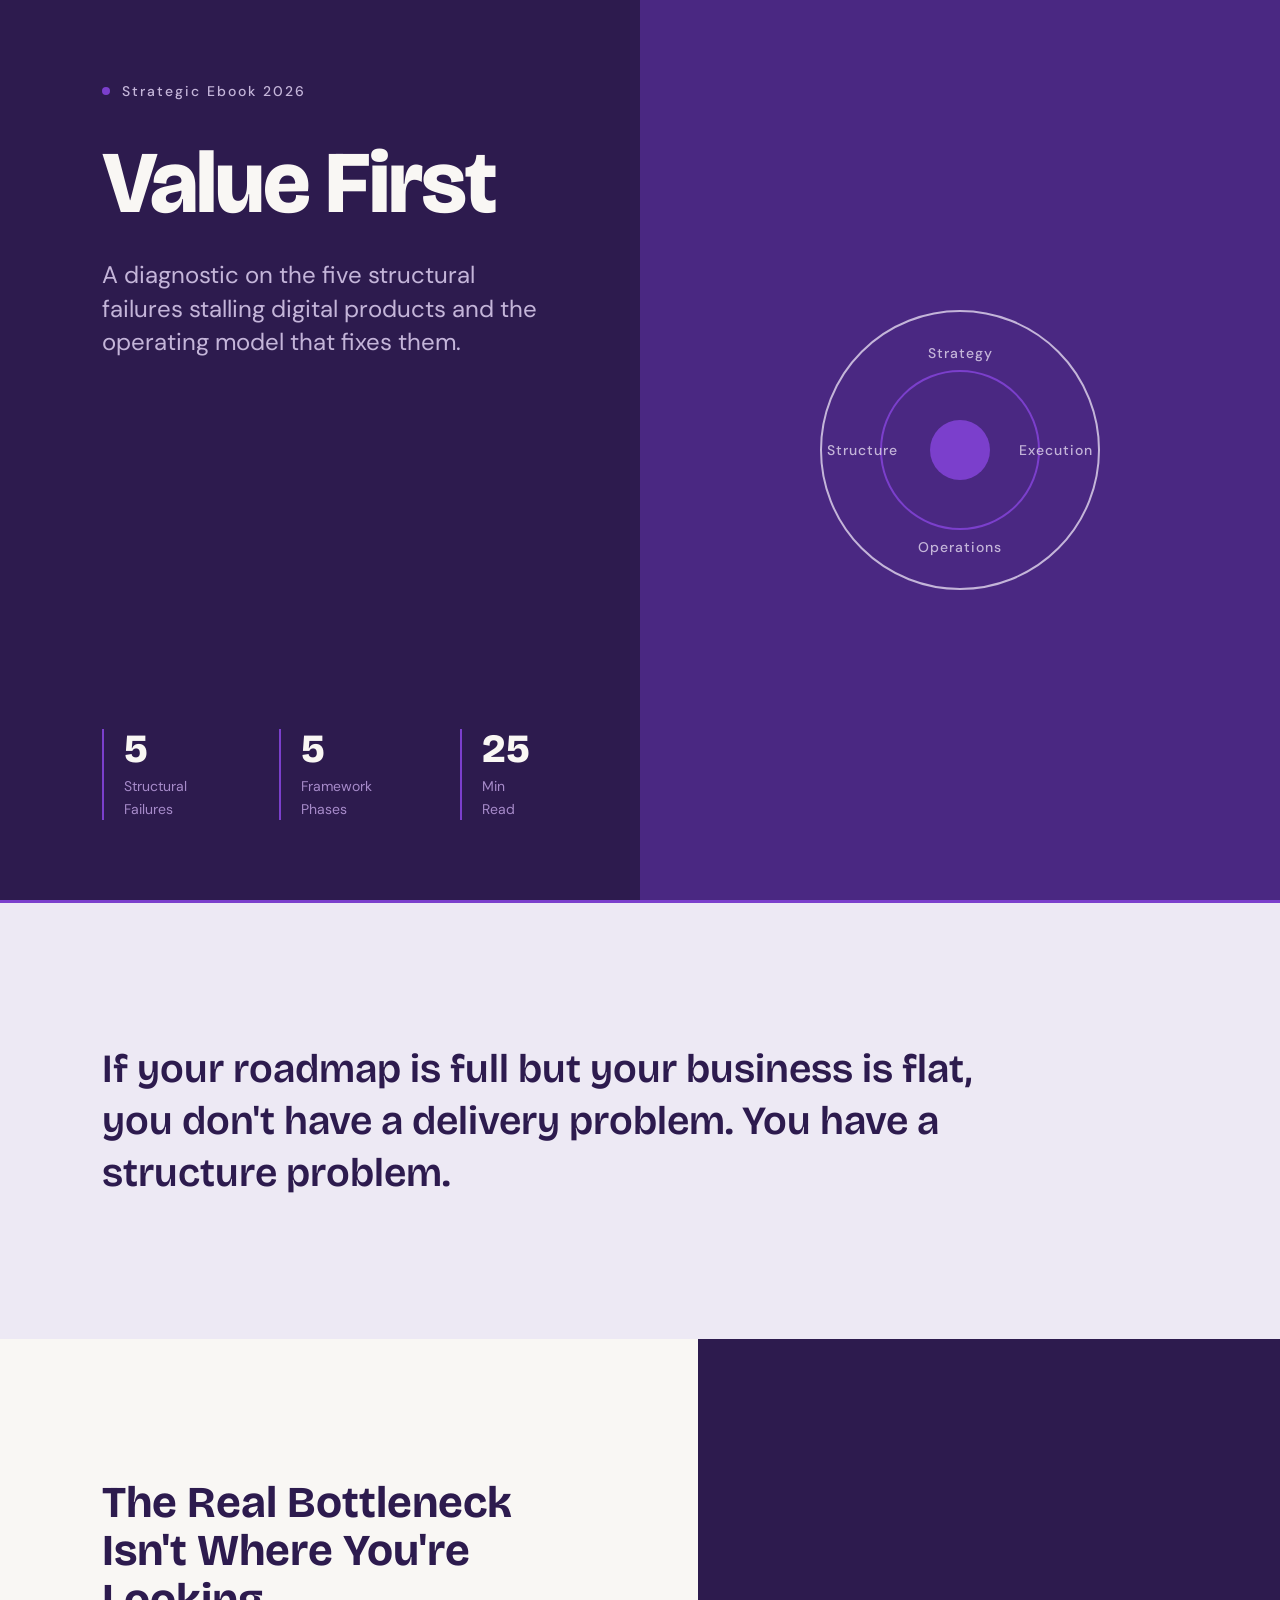
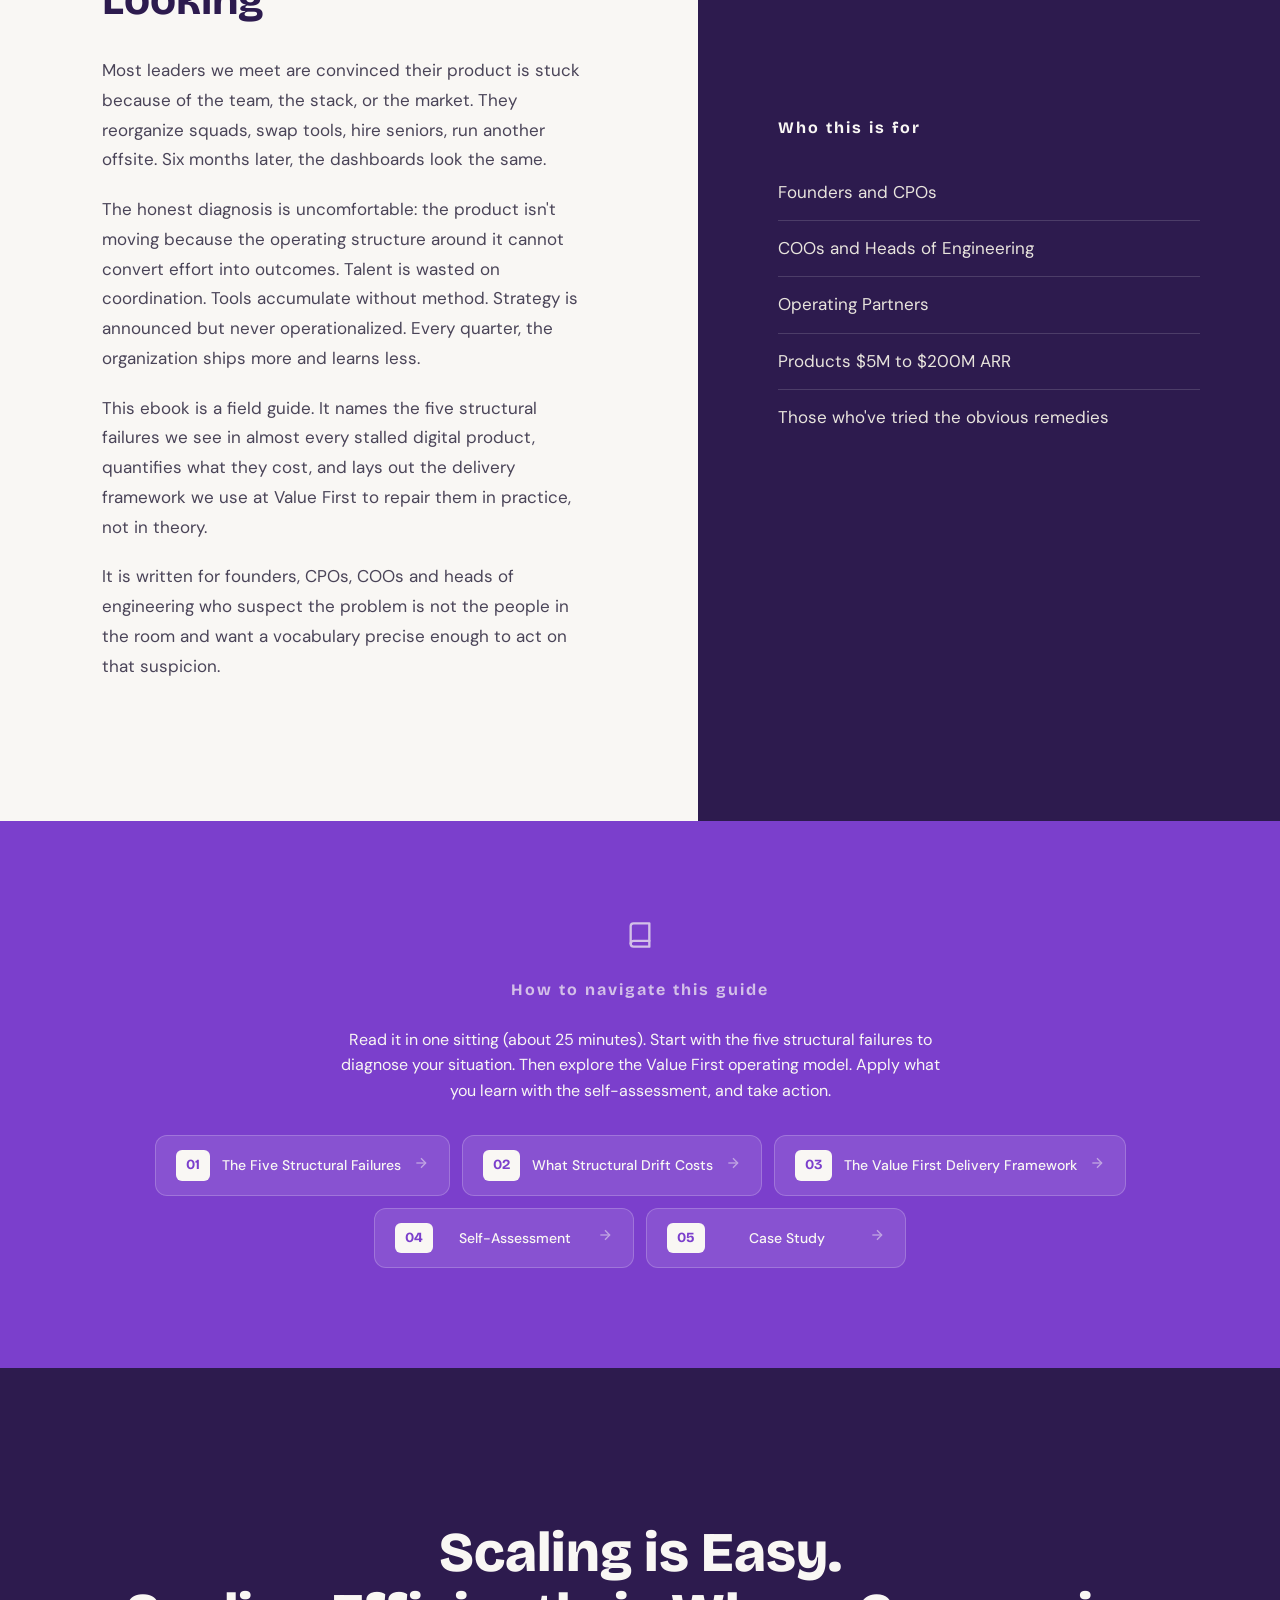
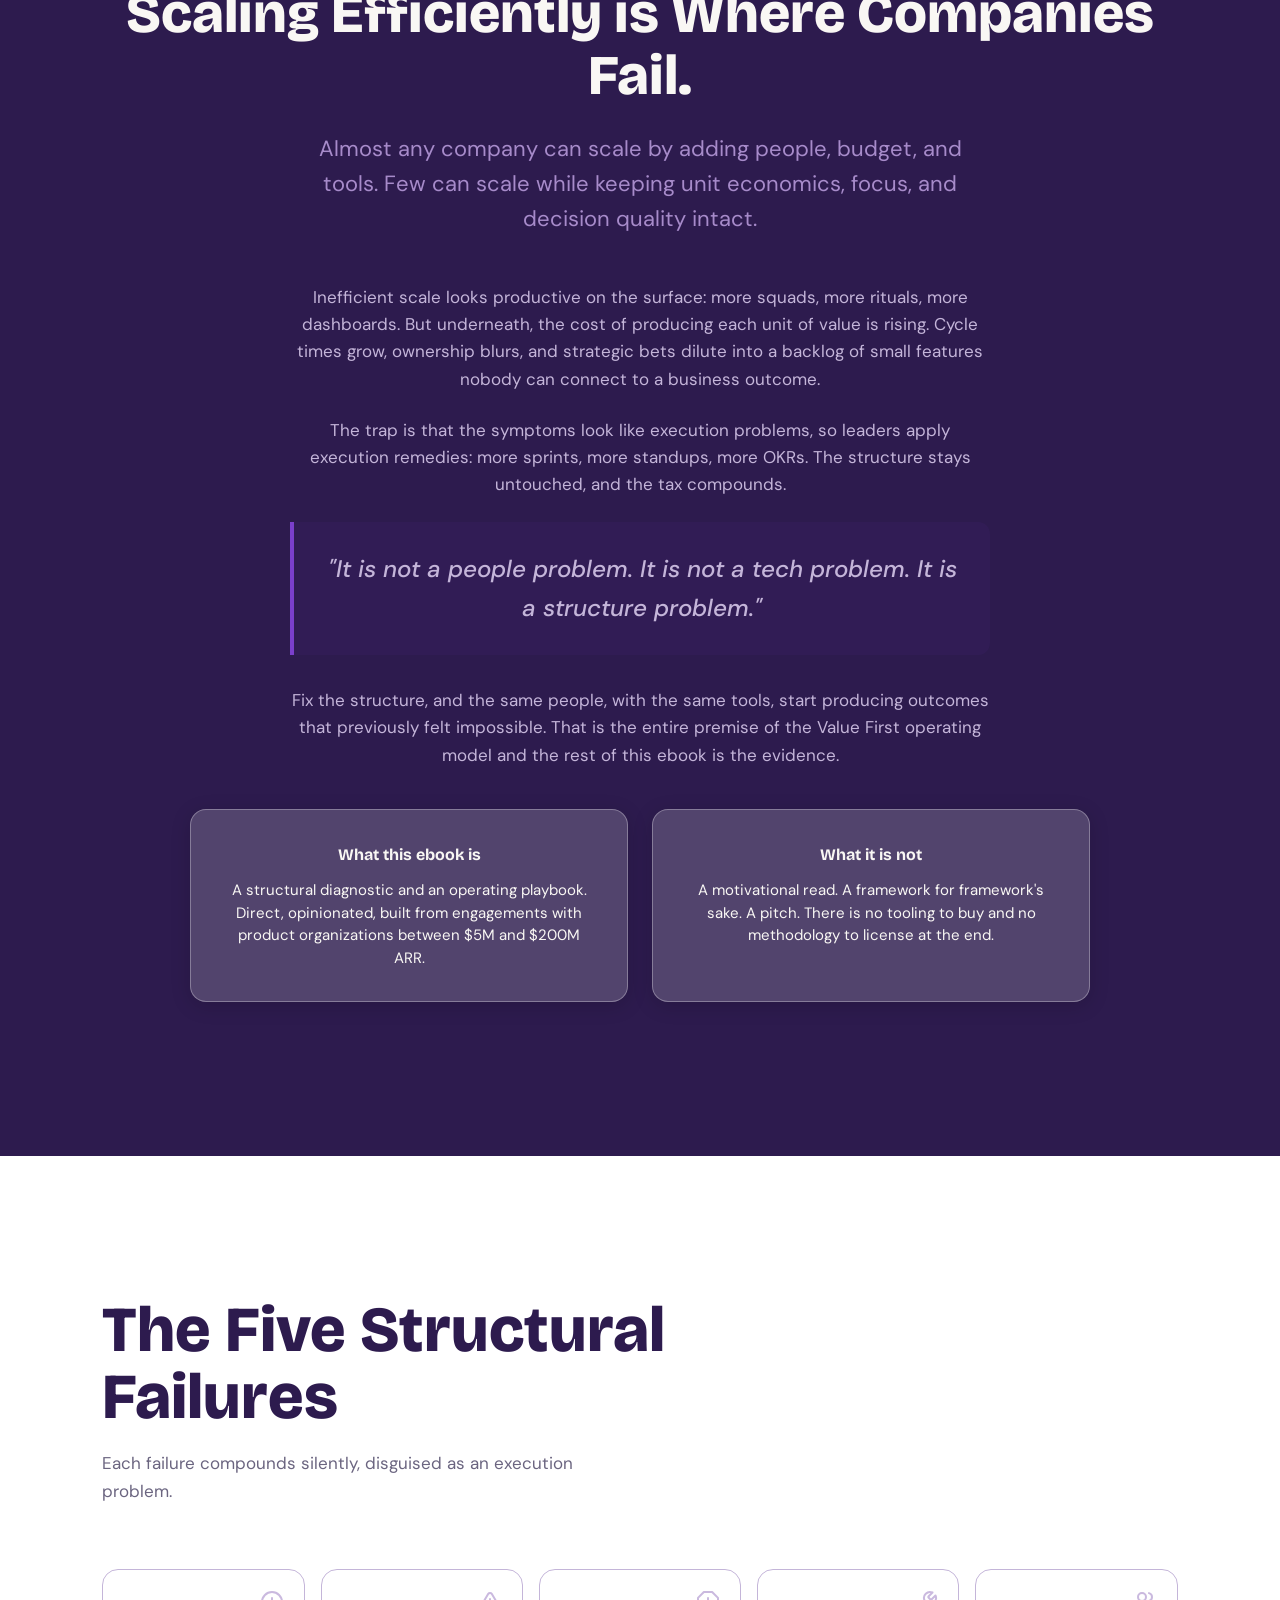
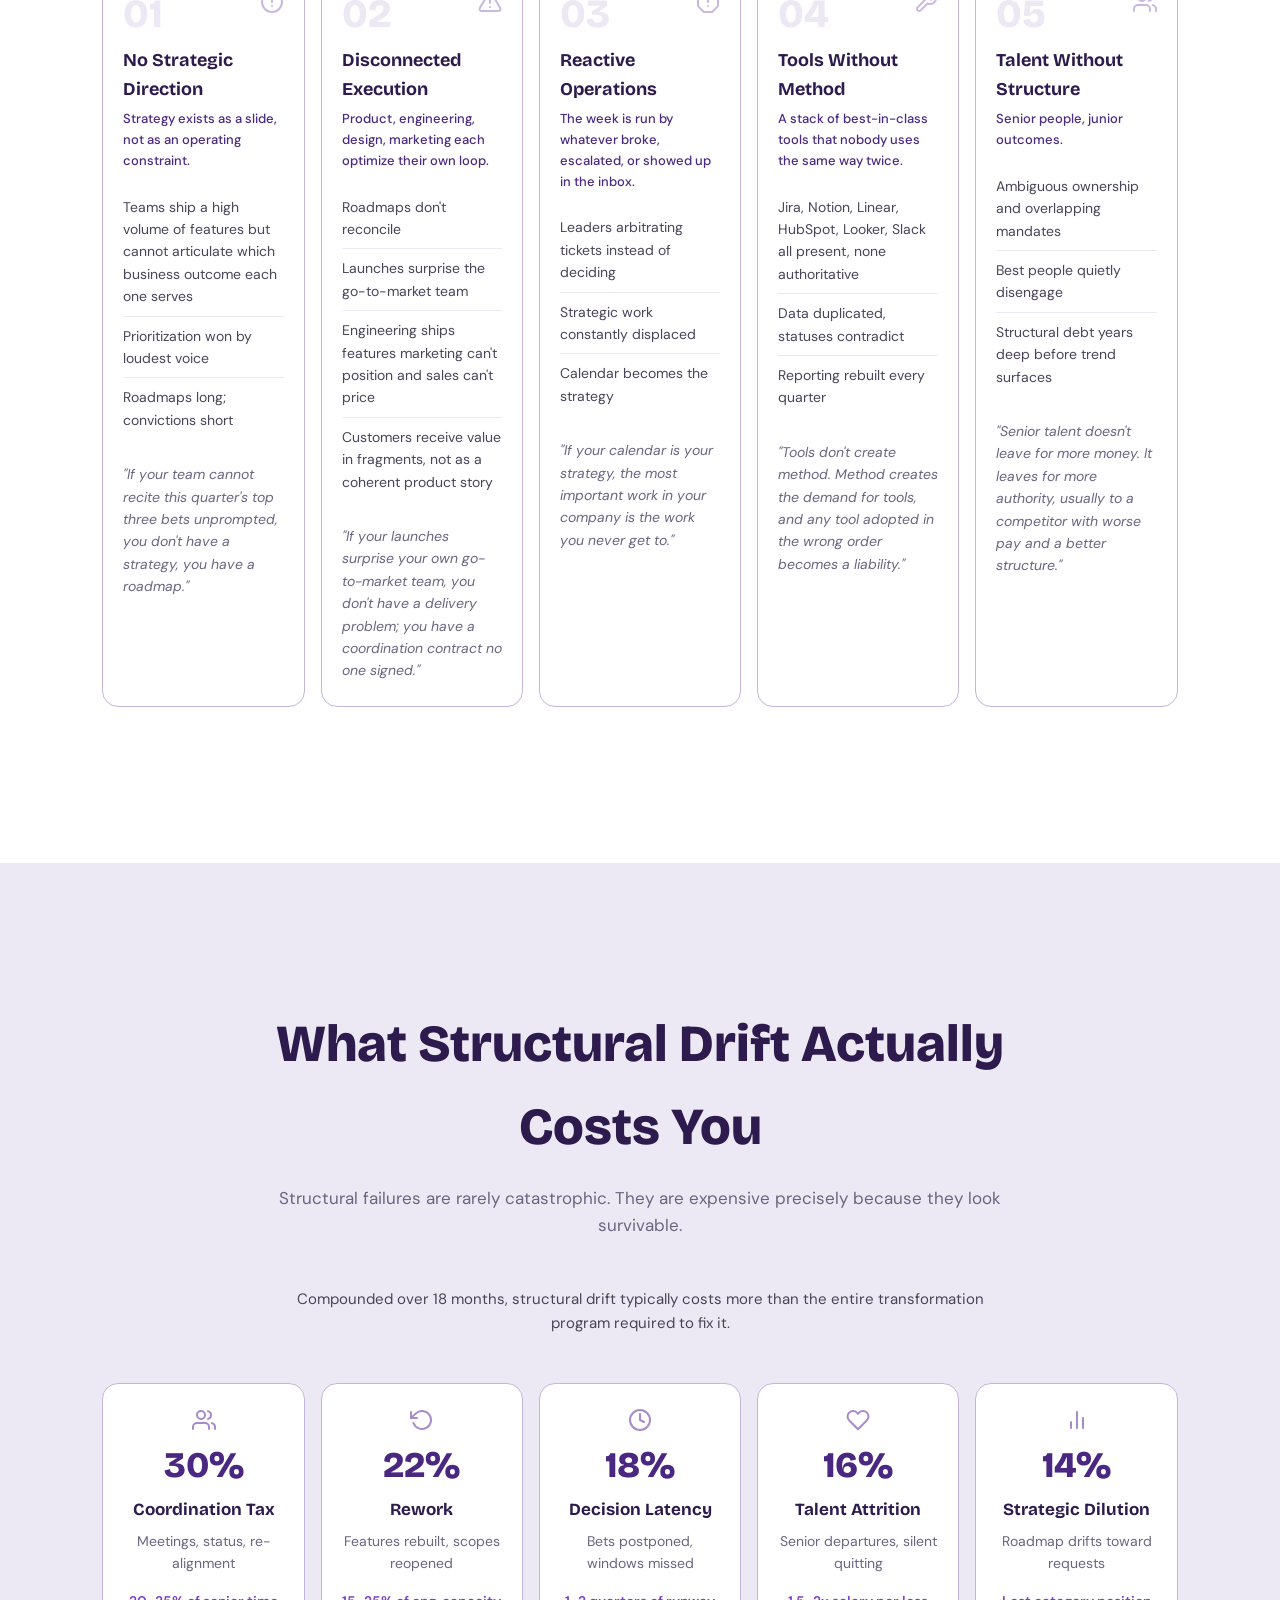
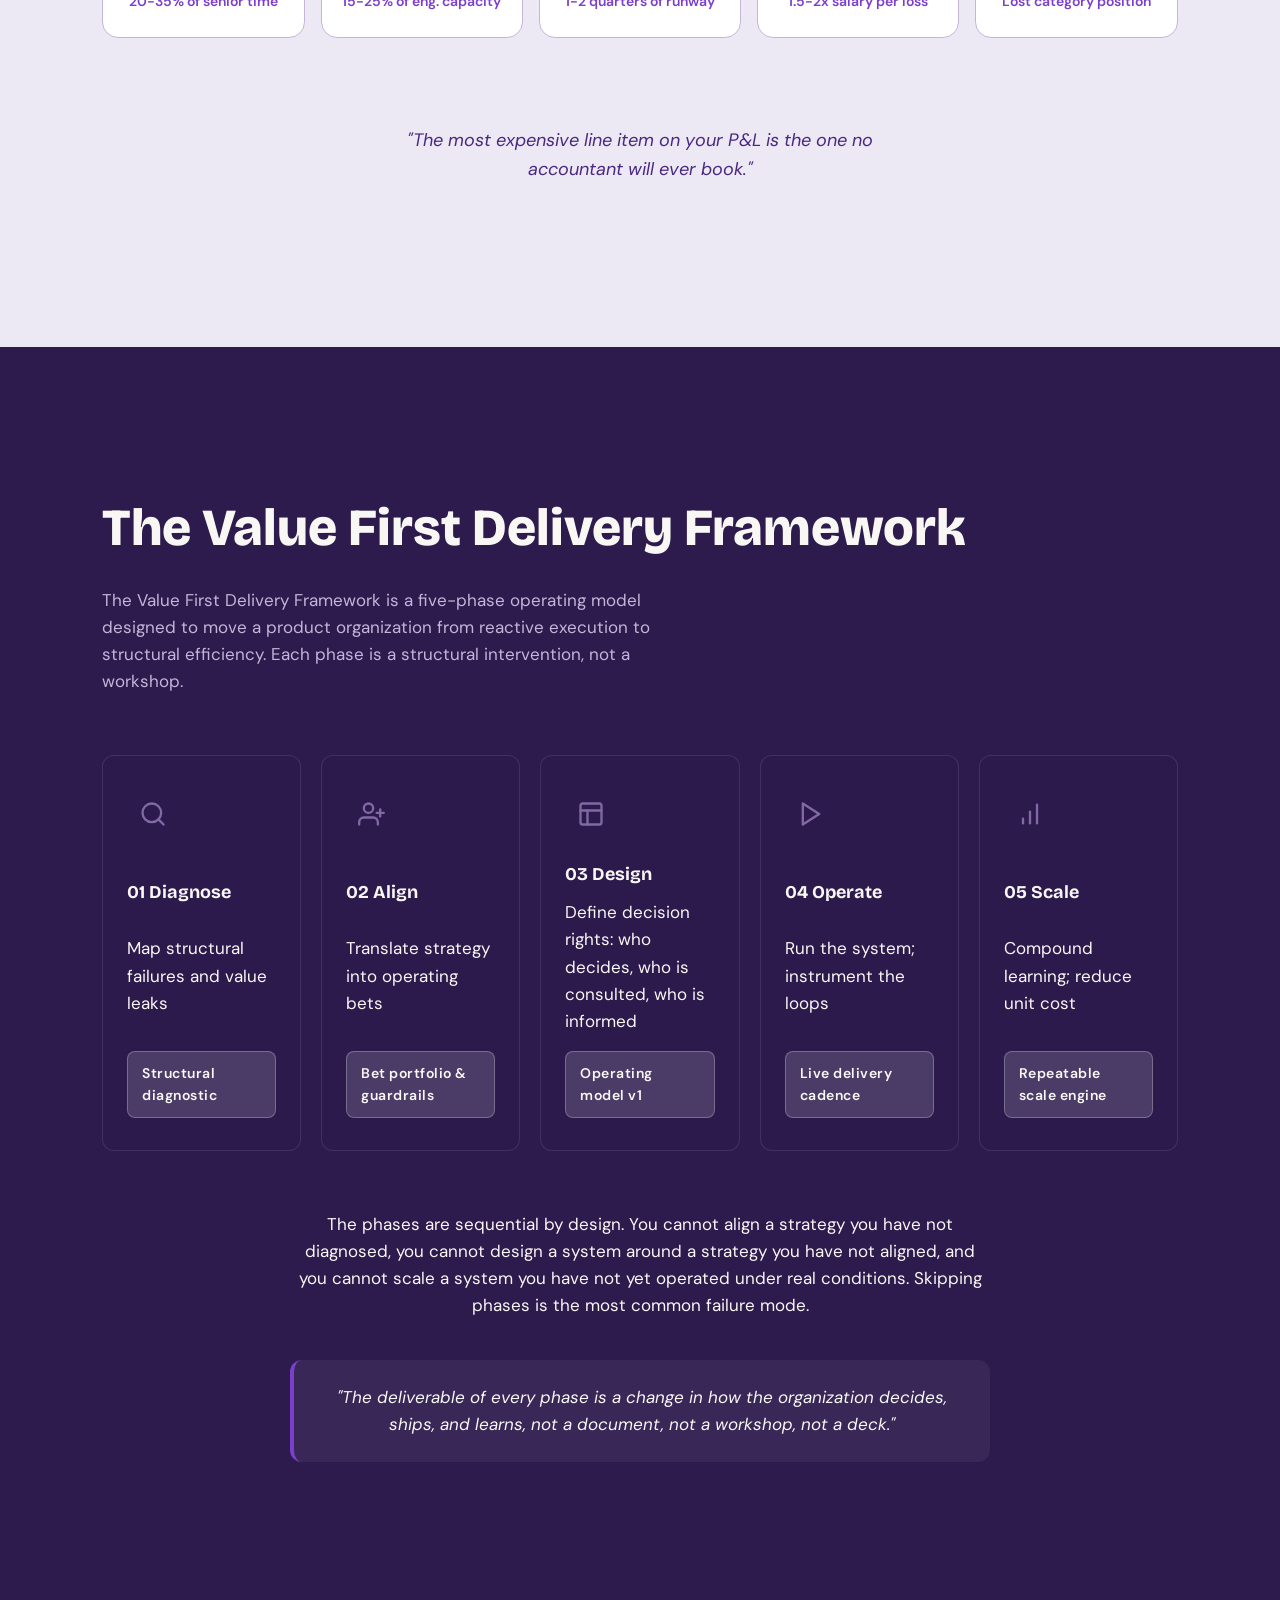
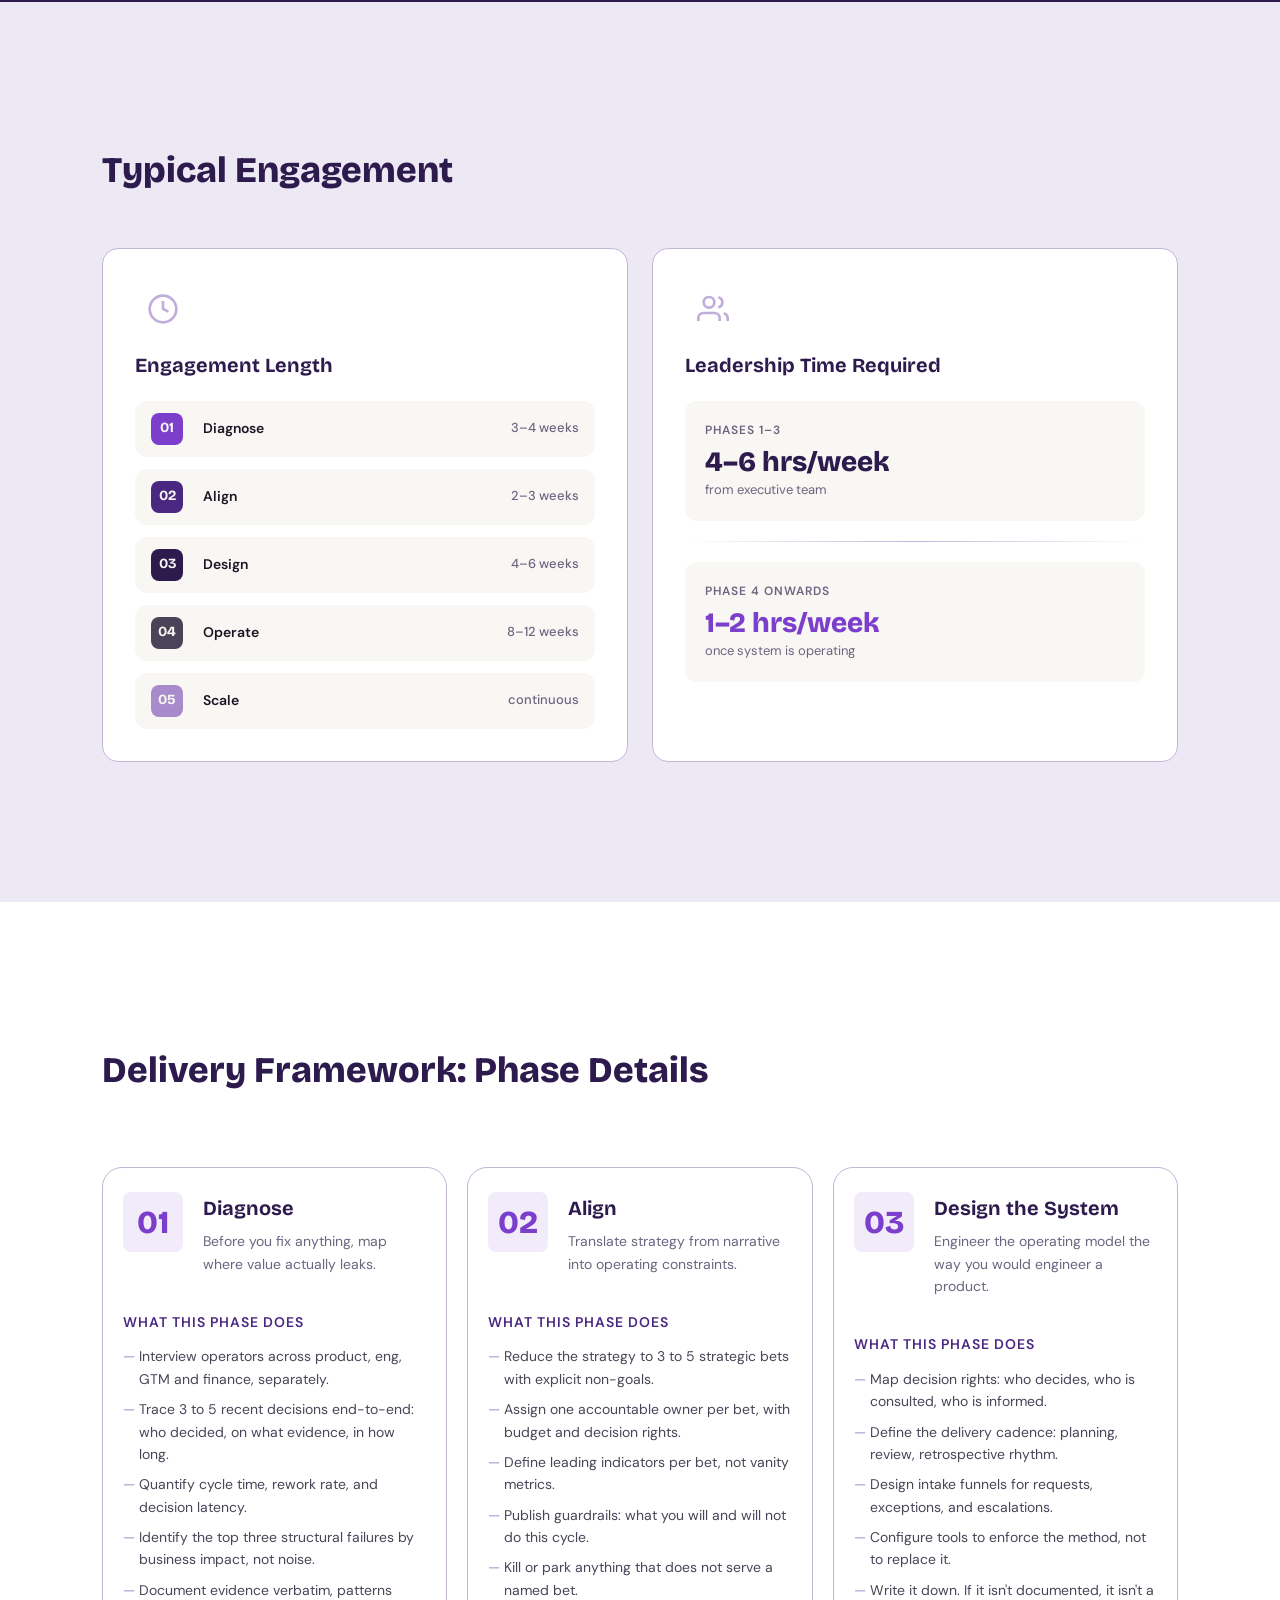
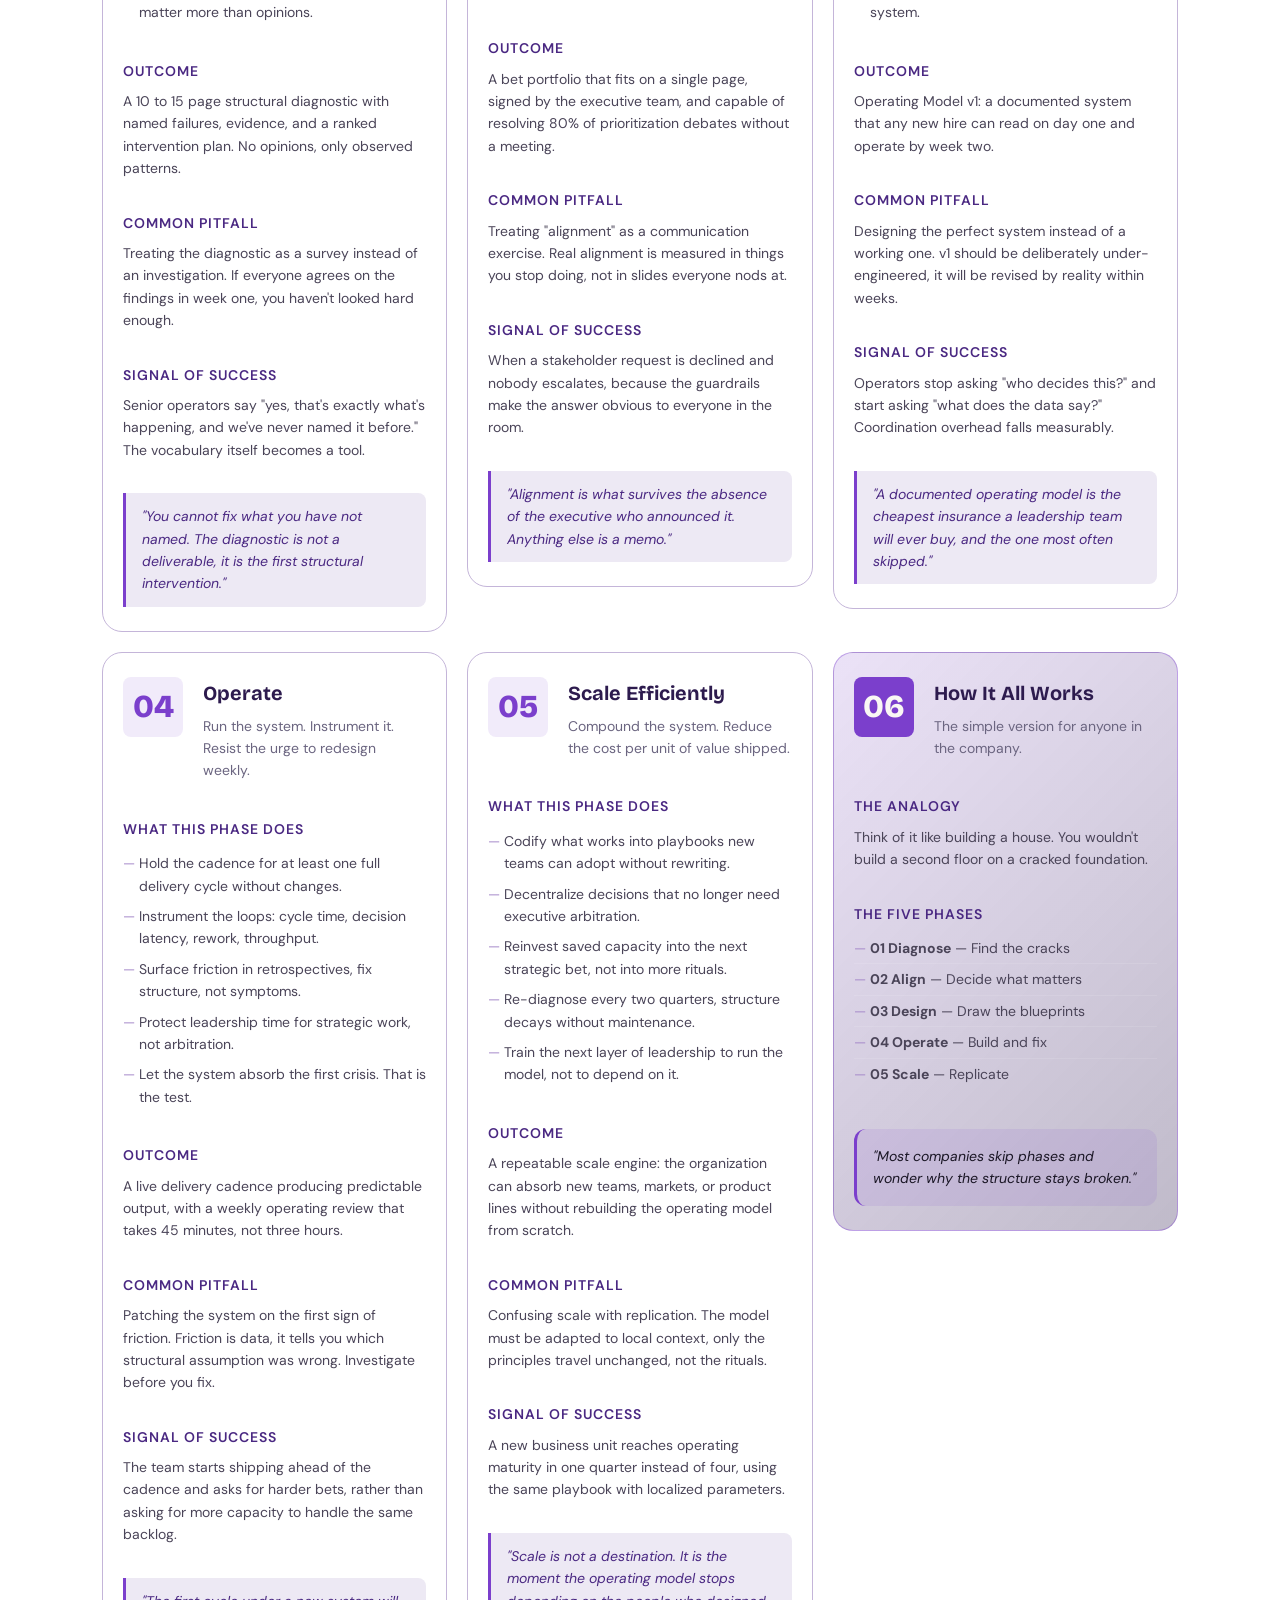
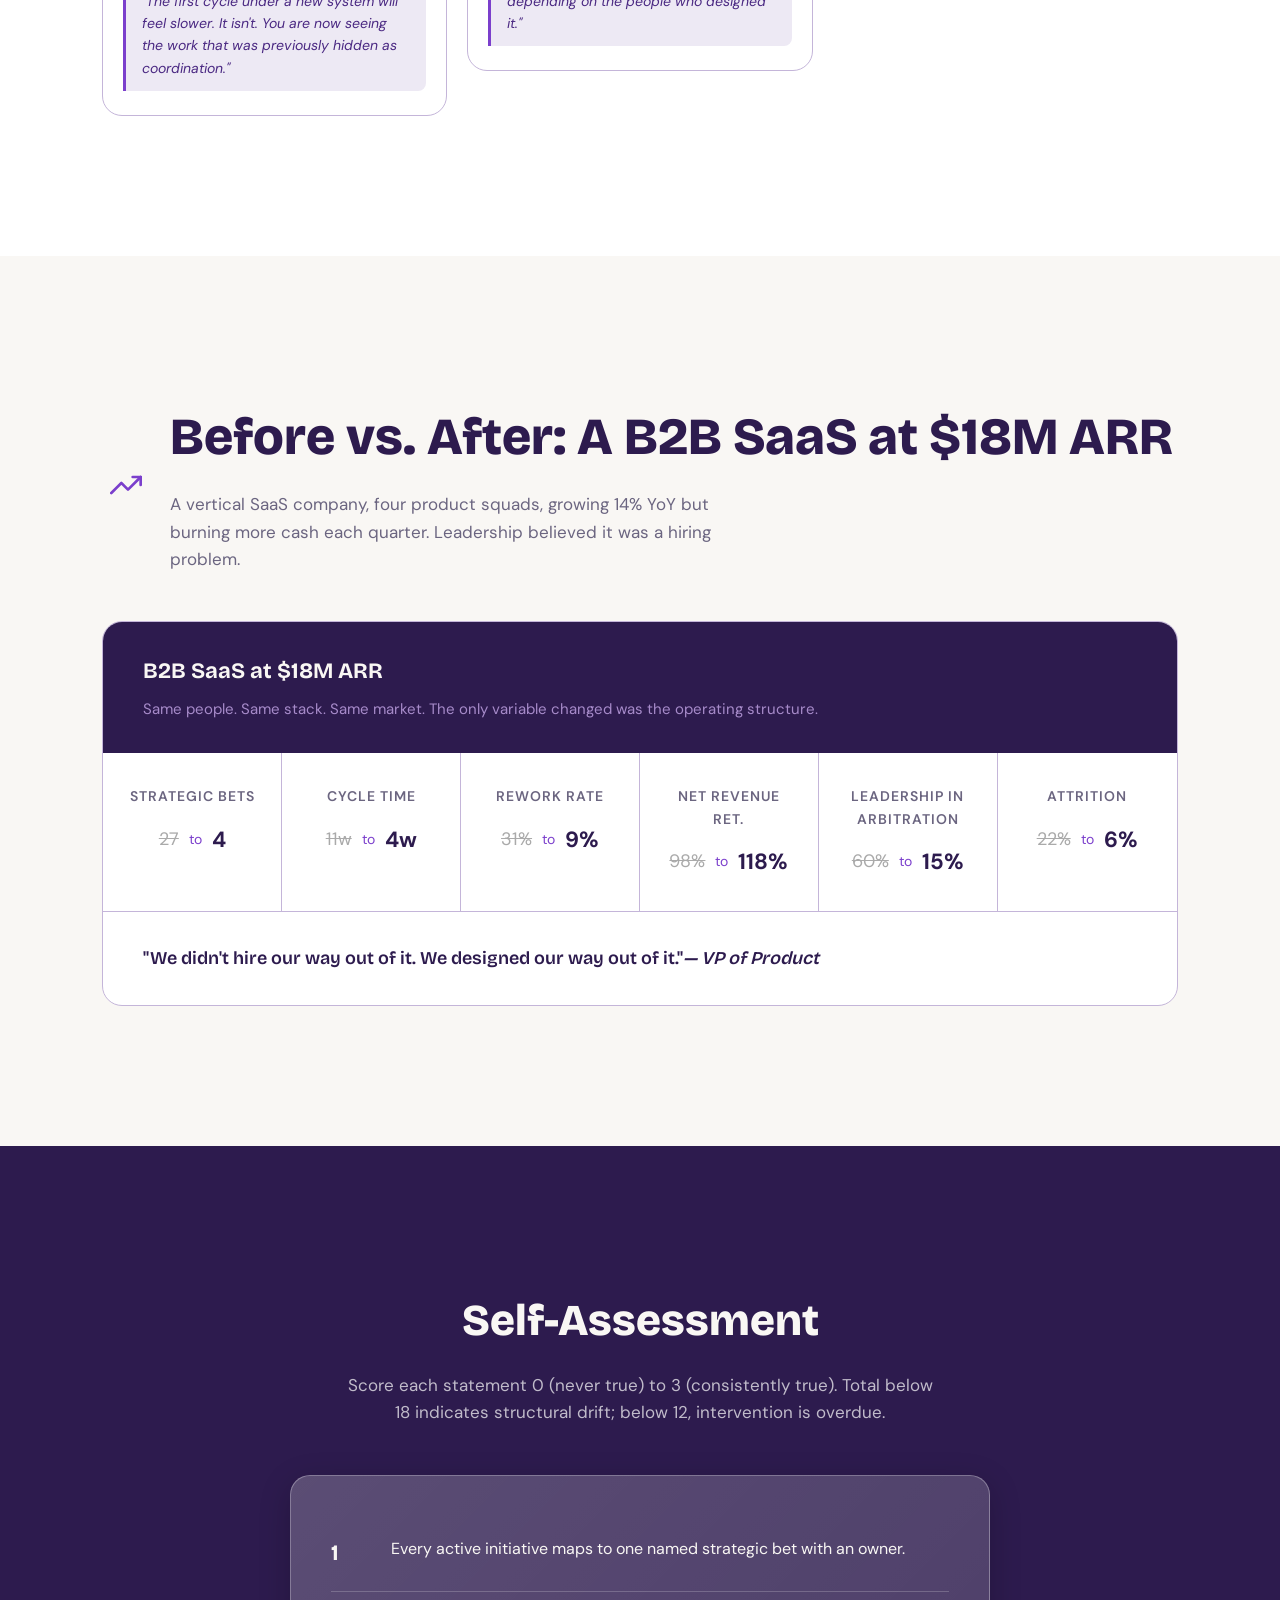
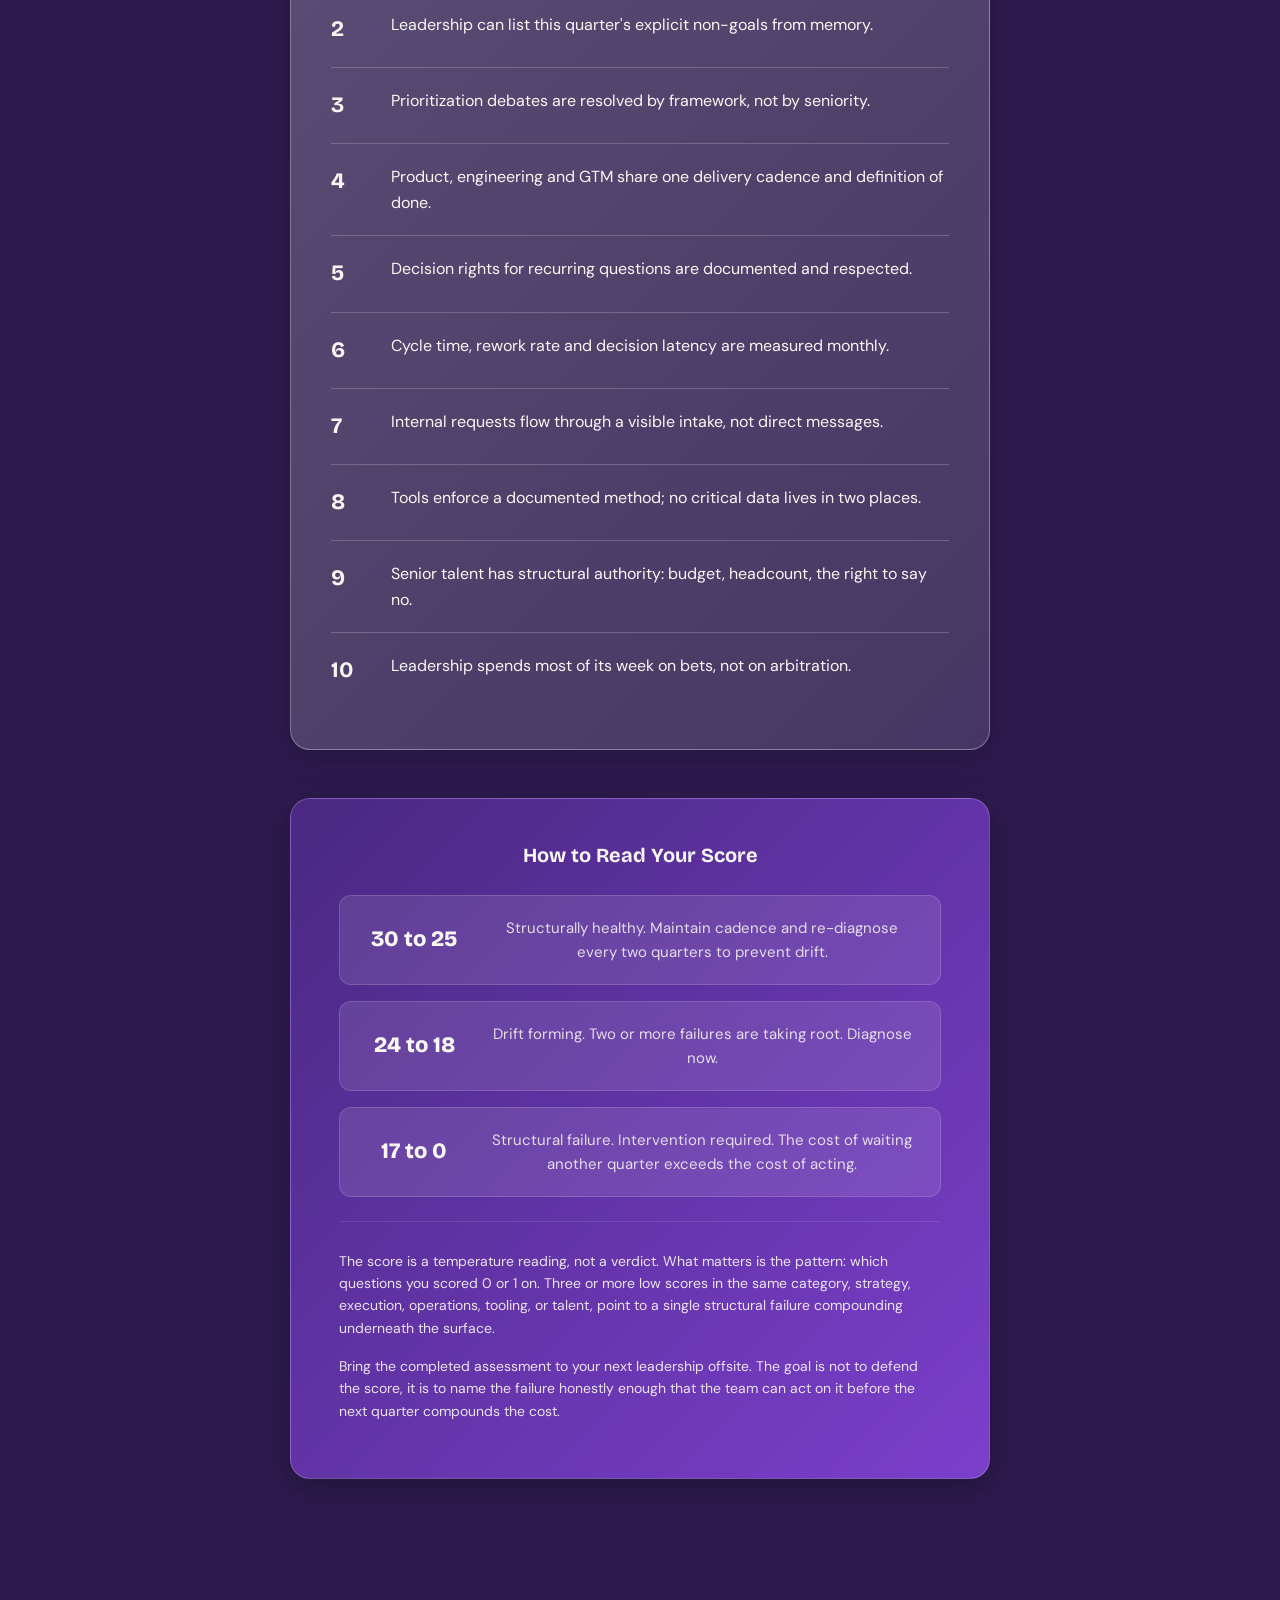
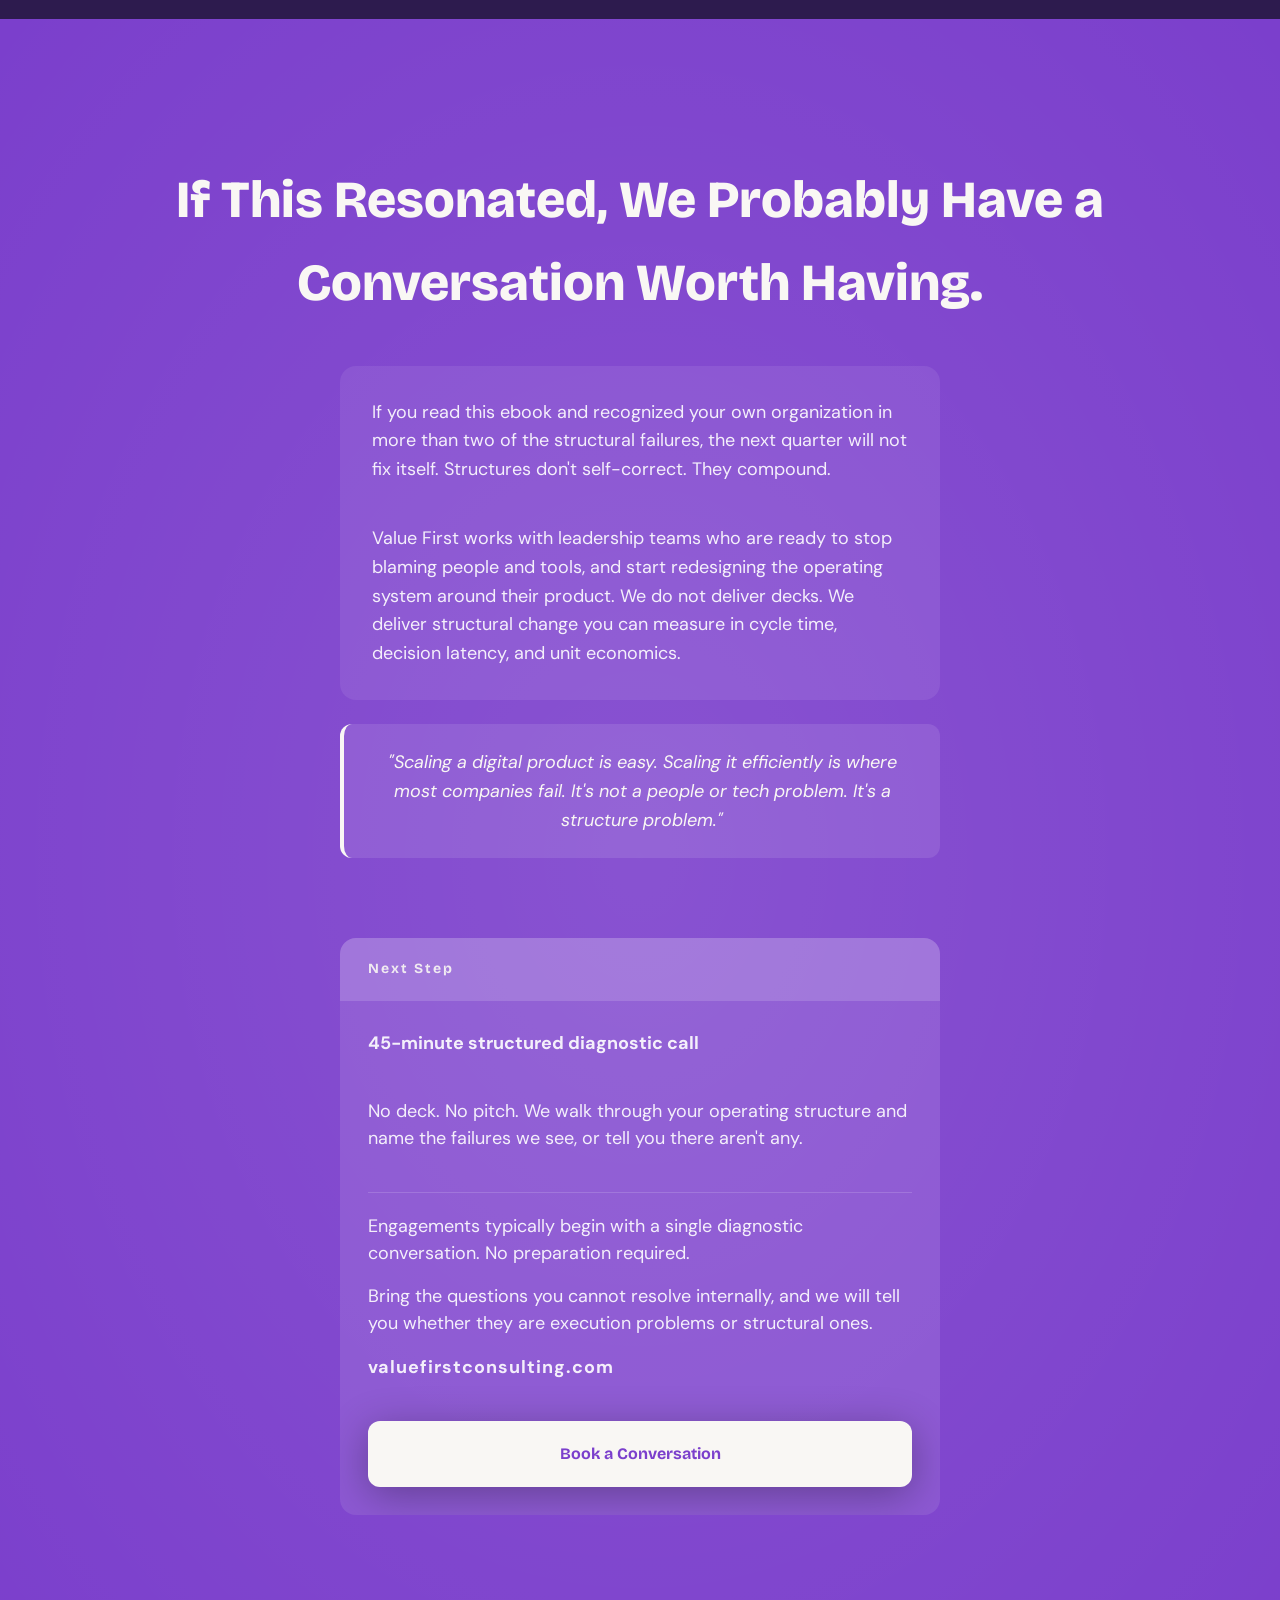
==== index.html @ 8aa2f958 "fix: toc-grid - equal width buttons on mobile - use display: grid with 1fr column on mobile - set to" ====
<!DOCTYPE html>
<html lang="pt-BR">
<head>
    <meta charset="UTF-8">
    <meta name="viewport" content="width=device-width, initial-scale=1.0">
    <title>Value First | A Diagnostic on Structural Failures</title>
    <link rel="preconnect" href="https://fonts.googleapis.com">
    <link rel="preconnect" href="https://fonts.gstatic.com" crossorigin>
    <link href="https://fonts.googleapis.com/css2?family=Bricolage+Grotesque:opsz,wght@12..96,400;12..96,500;12..96,600;12..96,700;12..96,800&family=DM+Sans:ital,opsz,wght@0,9..40,300;0,9..40,400;0,9..40,500;0,9..40,600;1,9..40,400&display=swap" rel="stylesheet">
    <style>
        :root {
            --bg-cream: #F9F7F4;
            --bg-white: #FFFFFF;
            --text-dark: #1A1625;
            --text-medium: #4A4458;
            --text-light: #6B6580;
            --purple-deep: #2D1B4E;
            --purple-rich: #4A2882;
            --purple-vivid: #7B3FCC;
            --purple-soft: #A78BCA;
            --purple-muted: #C4B5D9;
            --surface-light: #EDE9F4;
        }

        * {
            margin: 0;
            padding: 0;
            box-sizing: border-box;
        }

        html {
            scroll-behavior: smooth;
        }

        body {
            font-family: 'DM Sans', sans-serif;
            color: var(--text-medium);
            line-height: 1.6;
            background: var(--bg-cream);
            max-width: 100vw;
            overflow-x: hidden;
        }

        .hero {
            min-height: 100vh;
            display: grid;
            grid-template-columns: 1fr 1fr;
            background: var(--purple-deep);
            color: var(--bg-cream);
        }

        .hero-content {
            padding: 80px clamp(40px, 8vw, 120px);
            display: flex;
            flex-direction: column;
            justify-content: center;
        }

        .hero-badge {
            display: inline-flex;
            align-items: center;
            gap: 12px;
            margin-bottom: 40px;
        }

        .hero-badge-dot {
            width: 8px;
            height: 8px;
            background: var(--purple-vivid);
            border-radius: 50%;
        }

        .hero-badge span {
            font-size: 14px;
            font-weight: 500;
            letter-spacing: 2px;
            color: var(--purple-muted);
        }

        .hero h1 {
            font-family: 'Bricolage Grotesque', sans-serif;
            font-size: clamp(48px, 7vw, 88px);
            font-weight: 800;
            line-height: 0.95;
            letter-spacing: -2px;
            margin-bottom: 32px;
            color: var(--bg-cream);
        }

        .hero-sub {
            font-size: clamp(18px, 2.5vw, 24px);
            line-height: 1.4;
            color: var(--purple-muted);
            max-width: 480px;
            margin-bottom: 48px;
        }

        .hero-stats {
            display: flex;
            gap: 48px;
            margin-top: auto;
            padding-top: 64px;
        }

        .stat {
            padding-left: 20px;
            border-left: 2px solid var(--purple-vivid);
        }

        .stat-number {
            font-family: 'Bricolage Grotesque', sans-serif;
            font-size: 40px;
            font-weight: 800;
            color: var(--bg-cream);
            line-height: 1;
        }

        .stat-label {
            font-size: 14px;
            color: var(--purple-soft);
            margin-top: 6px;
        }

        .hero-visual {
            background: var(--purple-rich);
            display: flex;
            align-items: center;
            justify-content: center;
            padding: 80px;
            position: relative;
        }

        .hero-diagram {
            position: relative;
            width: 100%;
            max-width: 360px;
        }

        .diagram-circle {
            width: 280px;
            height: 280px;
            border: 2px solid var(--purple-muted);
            border-radius: 50%;
            display: flex;
            align-items: center;
            justify-content: center;
            position: relative;
            margin: 0 auto;
        }

        .diagram-inner {
            width: 160px;
            height: 160px;
            border: 2px solid var(--purple-vivid);
            border-radius: 50%;
            display: flex;
            align-items: center;
            justify-content: center;
        }

        .diagram-core {
            width: 60px;
            height: 60px;
            background: var(--purple-vivid);
            border-radius: 50%;
        }

        .diagram-label {
            position: absolute;
            font-size: 14px;
            font-weight: 500;
            letter-spacing: 1px;
            color: var(--purple-muted);
        }

        .diagram-label.top { top: 30px; left: 50%; transform: translateX(-50%); }
        .diagram-label.right { right: 5px; top: 50%; transform: translateY(-50%); }
        .diagram-label.bottom { bottom: 30px; left: 50%; transform: translateX(-50%); }
        .diagram-label.left { left: 5px; top: 50%; transform: translateY(-50%); }

        .quote-section {
            background: var(--surface-light);
            padding: clamp(80px, 12vw, 140px) clamp(40px, 8vw, 120px);
            border-top: 3px solid var(--purple-vivid);
        }

        .quote-section blockquote {
            font-family: 'Bricolage Grotesque', sans-serif;
            font-size: clamp(24px, 4vw, 40px);
            font-weight: 600;
            color: var(--purple-deep);
            line-height: 1.3;
            max-width: 900px;
        }

        .intro-section {
            display: grid;
            grid-template-columns: 1.2fr 1fr;
            gap: 0;
        }

        .intro-text {
            padding: clamp(80px, 12vw, 140px) clamp(40px, 8vw, 120px);
            background: var(--bg-cream);
        }

        .intro-text h2 {
            font-family: 'Bricolage Grotesque', sans-serif;
            font-size: clamp(28px, 4vw, 44px);
            font-weight: 700;
            color: var(--purple-deep);
            line-height: 1.1;
            margin-bottom: 32px;
        }

        .intro-text p {
            font-size: 17px;
            line-height: 1.75;
            max-width: 580px;
            color: var(--text-medium);
        }

        .intro-text p + p {
            margin-top: 20px;
        }

        .intro-audience {
            background: var(--purple-deep);
            color: var(--bg-cream);
            padding: clamp(80px, 12vw, 140px) clamp(40px, 8vw, 80px);
            display: flex;
            flex-direction: column;
            justify-content: center;
        }

        .intro-audience h3 {
            font-family: 'Bricolage Grotesque', sans-serif;
            font-size: 16px;
            font-weight: 700;
            letter-spacing: 2px;
            color: var(--bg-cream);
            margin-bottom: 24px;
        }

        .intro-audience ul {
            list-style: none;
        }

        .intro-audience li {
            font-size: 17px;
            padding: 14px 0;
            border-bottom: 1px solid rgba(255,255,255,0.15);
            color: #E8E4DD;
        }

        .intro-audience li:last-child {
            border-bottom: none;
        }

        .intro-howto {
            background: var(--purple-vivid);
            color: var(--bg-cream);
            padding: clamp(60px, 8vw, 100px) clamp(40px, 8vw, 120px);
            display: flex;
            flex-direction: column;
            align-items: center;
            text-align: center;
        }

        .intro-howto h3 {
            font-family: 'Bricolage Grotesque', sans-serif;
            font-size: 16px;
            font-weight: 700;
            letter-spacing: 2px;
            color: var(--bg-cream);
            margin-bottom: 24px;
            opacity: 0.7;
        }

        .intro-howto p {
            font-size: 16px;
            line-height: 1.6;
            color: var(--bg-cream);
            max-width: 600px;
        }

        .howto-icon {
            margin-bottom: 20px;
            color: var(--bg-cream);
            opacity: 0.7;
        }

        .toc-grid {
            display: flex;
            flex-wrap: wrap;
            gap: 12px;
            margin-top: 32px;
            justify-content: center;
        }

        .toc-item {
            display: flex;
            align-items: center;
            gap: 12px;
            padding: 14px 20px;
            background: rgba(255,255,255,0.1);
            border: 1px solid rgba(255,255,255,0.2);
            border-radius: 12px;
            color: var(--bg-cream);
            text-decoration: none;
            transition: all 0.2s ease;
            min-width: 260px;
        }

        .toc-item:hover {
            background: rgba(255,255,255,0.2);
            transform: translateY(-2px);
        }

        .toc-number {
            font-family: 'Bricolage Grotesque', sans-serif;
            font-size: 14px;
            font-weight: 700;
            color: var(--purple-vivid);
            background: var(--bg-cream);
            padding: 4px 10px;
            border-radius: 6px;
        }

        .toc-label {
            font-size: 14px;
            font-weight: 500;
            flex: 1;
        }

        .toc-arrow {
            opacity: 0.5;
        }

        .thesis-section {
            background: var(--purple-deep);
            color: var(--bg-cream);
            padding: clamp(80px, 12vw, 160px) clamp(40px, 8vw, 120px);
            text-align: center;
        }

        .thesis-section h2 {
            font-family: 'Bricolage Grotesque', sans-serif;
            font-size: clamp(32px, 5vw, 56px);
            font-weight: 800;
            line-height: 1.1;
            margin-bottom: 24px;
        }

        .thesis-section .lead {
            font-size: clamp(18px, 2.5vw, 22px);
            color: var(--purple-soft);
            max-width: 700px;
            margin: 0 auto 48px;
        }

        .thesis-quote {
            display: block;
            font-size: clamp(18px, 2.5vw, 24px);
            font-style: italic;
            font-weight: 500;
            color: var(--purple-muted);
            max-width: 700px;
            margin: 0 auto 32px;
            padding: 28px 32px;
            border-left: 4px solid var(--purple-vivid);
            background: rgba(123, 63, 204, 0.06);
            border-radius: 0 12px 12px 0;
        }

        .thesis-text {
            font-size: 17px;
            color: var(--purple-muted);
            max-width: 700px;
            margin: 0 auto 24px;
            line-height: 1.6;
        }

        .thesis-is-grid {
            display: grid;
            grid-template-columns: repeat(2, 1fr);
            gap: 24px;
            margin-top: 40px;
            max-width: 900px;
            margin-left: auto;
            margin-right: auto;
        }

        .thesis-is-card {
            padding: 32px;
            border-radius: 16px;
            border: 1px solid rgba(255,255,255,0.2);
            background: rgba(255,255,255,0.08);
            box-shadow: 0 4px 20px rgba(0,0,0,0.15);
        }

        .thesis-is-positive {
            background: rgba(255,255,255,0.18);
            border-color: rgba(255,255,255,0.3);
        }

        .thesis-is-negative {
            background: rgba(255,255,255,0.18);
            border-color: rgba(255,255,255,0.3);
        }

        .thesis-is-card h3 {
            font-family: 'Bricolage Grotesque', sans-serif;
            font-size: 16px;
            font-weight: 700;
            margin-bottom: 12px;
            margin-top: 0;
            color: var(--bg-cream);
        }

        .thesis-is-card p {
            font-size: 15px;
            color: var(--bg-cream);
            line-height: 1.5;
            margin-bottom: 0;
        }

        @media (max-width: 768px) {
            .thesis-is-grid {
                grid-template-columns: 1fr;
                gap: 16px;
            }

            .thesis-is-card {
                padding: 20px;
            }
        }

        .failures-section {
            padding: clamp(80px, 12vw, 140px) clamp(40px, 8vw, 120px);
            background: var(--bg-white);
        }

        .failures-header {
            margin-bottom: 64px;
        }

        .failures-header h2 {
            font-family: 'Bricolage Grotesque', sans-serif;
            font-size: clamp(36px, 5vw, 64px);
            font-weight: 800;
            color: var(--purple-deep);
            line-height: 1.05;
            margin-bottom: 20px;
            max-width: 700px;
        }

        .failures-header p {
            font-size: 17px;
            color: var(--text-light);
            max-width: 500px;
        }

        .accordion-mobile {
            display: none;
        }

        .failures-grid {
            display: none;
            flex-wrap: nowrap;
            gap: 16px;
            overflow-x: auto;
            padding-bottom: 16px;
            background: var(--bg-white);
        }

        .failure-card {
            flex: 1;
            min-width: 160px;
            background: var(--bg-white);
            padding: 24px 20px;
            border-radius: 16px;
            border: 1px solid var(--purple-muted);
        }

        .failure-number {
            font-family: 'Bricolage Grotesque', sans-serif;
            font-size: 40px;
            font-weight: 800;
            color: var(--surface-light);
            line-height: 1;
            margin-bottom: 12px;
        }

        .failure-card h3 {
            font-family: 'Bricolage Grotesque', sans-serif;
            font-size: 18px;
            font-weight: 700;
            color: var(--purple-deep);
            margin-bottom: 6px;
        }

        .failure-card .subtitle {
            font-size: 13px;
            color: var(--purple-rich);
            font-weight: 500;
            margin-bottom: 16px;
        }

        .failure-card ul {
            list-style: none;
        }

        .failure-card li {
            padding: 8px 0;
            font-size: 14px;
            color: var(--text-medium);
            border-bottom: 1px solid var(--surface-light);
        }

        .failure-card li:last-child {
            border-bottom: none;
        }

        .failure-card .quote-small {
            margin-top: 24px;
            font-size: 14px;
            color: var(--text-light);
            font-style: italic;
        }

        .failure-icon {
            position: absolute;
            top: 20px;
            right: 20px;
            display: flex;
            align-items: center;
            justify-content: center;
            color: var(--purple-soft);
            opacity: 0.6;
        }

        .failure-card {
            position: relative;
        }

        .cost-section {
            background: var(--surface-light);
            padding: clamp(80px, 12vw, 140px) clamp(40px, 8vw, 120px);
            text-align: center;
        }

        .cost-header {
            max-width: 800px;
            margin: 0 auto 48px;
        }

        .cost-header h2 {
            font-family: 'Bricolage Grotesque', sans-serif;
            font-size: clamp(32px, 5vw, 52px);
            font-weight: 800;
            color: var(--purple-deep);
            margin-bottom: 16px;
        }

        .cost-header p {
            font-size: 17px;
            color: var(--text-light);
            margin-bottom: 24px;
        }

        .cost-context {
            font-size: 15px;
            color: var(--text-medium);
            margin-bottom: 48px;
            line-height: 1.6;
            max-width: 700px;
            margin-left: auto;
            margin-right: auto;
        }

        .cost-quote {
            font-size: 18px;
            font-style: italic;
            color: var(--purple-rich);
            text-align: center;
            margin-top: 48px;
            padding: 24px;
            background: var(--surface-light);
            border-radius: 12px;
            max-width: 600px;
            margin-left: auto;
            margin-right: auto;
        }

        .cost-grid {
            display: flex;
            flex-wrap: nowrap;
            gap: 16px;
            overflow-x: auto;
            padding-bottom: 16px;
            justify-content: center;
        }

        .cost-item {
            flex: 1;
            min-width: 180px;
            display: flex;
            flex-direction: column;
            gap: 12px;
            padding: 24px 20px;
            background: var(--bg-white);
            border: 1px solid var(--purple-muted);
            border-radius: 16px;
            position: relative;
        }

        .cost-icon {
            margin-bottom: 4px;
            display: flex;
            align-items: center;
            justify-content: center;
            color: var(--purple-soft);
        }

        .cost-percent {
            font-family: 'Bricolage Grotesque', sans-serif;
            font-size: 36px;
            font-weight: 800;
            color: var(--purple-rich);
            line-height: 1;
        }

        .cost-details h4 {
            font-family: 'Bricolage Grotesque', sans-serif;
            font-size: 17px;
            font-weight: 700;
            color: var(--purple-deep);
            margin-bottom: 6px;
        }

        .cost-details p {
            font-size: 14px;
            color: var(--text-light);
        }

        .cost-impact {
            font-size: 14px;
            color: var(--purple-vivid);
            font-weight: 600;
            margin-top: 4px;
        }

        .framework-section {
            background: var(--purple-deep);
            color: var(--bg-cream);
            padding: clamp(80px, 12vw, 140px) clamp(40px, 8vw, 120px);
        }

        .framework-header h2 {
            font-family: 'Bricolage Grotesque', sans-serif;
            font-size: clamp(32px, 5vw, 52px);
            font-weight: 800;
            margin-bottom: 16px;
            color: var(--bg-cream);
        }

        .framework-header > p {
            font-size: 17px;
            color: var(--purple-muted);
            max-width: 600px;
            margin-bottom: 60px;
        }

.framework-grid {
            display: grid;
            grid-template-columns: repeat(5, 1fr);
            gap: 20px;
            background: var(--purple-deep);
            align-items: stretch;
        }

        .phase-card {
            background: var(--purple-deep);
            padding: 32px 24px;
            border-radius: 12px;
            border: 1px solid rgba(255,255,255,0.1);
            display: flex;
            flex-direction: column;
            justify-content: space-between;
            min-height: 280px;
        }

        .phase-card > * {
            margin-bottom: 12px;
        }

        .phase-card > *:last-child {
            margin-bottom: 0;
        }

        .framework-note {
            font-size: 17px;
            color: var(--bg-cream);
            margin-top: 60px;
            margin-bottom: 40px;
            margin-left: auto;
            margin-right: auto;
            line-height: 1.6;
            max-width: 700px;
            text-align: center;
        }

        .framework-quote {
            font-size: 17px;
            font-style: italic;
            color: var(--bg-cream);
            margin-top: 40px;
            margin-left: auto;
            margin-right: auto;
            padding: 24px;
            background: rgba(255,255,255,0.05);
            border-radius: 12px;
            border-left: 4px solid var(--purple-vivid);
            max-width: 700px;
            text-align: center;
        }

.phase-details {
            padding: clamp(80px, 12vw, 140px) clamp(40px, 8vw, 120px);
            background: var(--bg-white);
        }

        .phase-details > h3 {
            font-family: 'Bricolage Grotesque', sans-serif;
            font-size: clamp(24px, 4vw, 36px);
            font-weight: 800;
            color: var(--purple-deep);
            margin-bottom: 48px;
        }

        .accordion-mobile {
            display: none;
        }

        .phase-details-grid {
            display: none;
            flex-wrap: nowrap;
            gap: 16px;
            overflow-x: auto;
            padding-bottom: 16px;
        }

        .phase-detail-card {
            flex: 1;
            min-width: 240px;
            border: 1px solid var(--purple-muted);
            border-radius: 20px;
            padding: 24px 20px;
        }

        @media (min-width: 1200px) {
            .failures-grid,
            .phase-details-grid {
                display: flex;
            }

            .accordion-mobile {
                display: none;
            }

            .phase-details {
                display: grid;
                grid-template-columns: repeat(3, 1fr);
                gap: 20px;
                align-items: start;
            }
            .phase-details > h3 {
                grid-column: 1 / -1;
            }
            .phase-details-grid {
                display: contents;
            }
            .phase-detail-card {
                min-width: auto;
                display: grid;
                grid-template-columns: 1fr;
                gap: 16px;
            }
            .phase-detail-card:nth-child(4),
            .phase-detail-card:nth-child(5),
            .phase-detail-card:nth-child(6) {
                grid-column: span 1;
            }
            .phase-summary-card {
                background: linear-gradient(135deg, rgba(123, 63, 204, 0.15) 0%, rgba(45, 27, 78, 0.3) 100%);
                border: 1px solid rgba(123, 63, 204, 0.4);
            }
            .phase-summary-card .phase-detail-number {
                background: var(--purple-vivid);
                color: var(--bg-cream);
            }
            .phase-summary-card h4 {
                color: var(--purple-vivid);
            }
            .summary-list {
                list-style: none;
                padding: 0;
                margin: 0;
            }
            .summary-list li {
                font-size: 14px;
                color: var(--purple-muted);
                padding: 6px 0;
                border-bottom: 1px solid rgba(255,255,255,0.1);
            }
            .summary-list li:last-child {
                border-bottom: none;
            }
.phase-summary-quote {
                font-style: italic;
                font-size: 14px;
                color: var(--text-dark);
                padding: 16px;
                background: rgba(123, 63, 204, 0.1);
                border-radius: 12px;
                border-left: 3px solid var(--purple-vivid);
                margin-top: 8px;
            }
        }

        @media (min-width: 769px) and (max-width: 1199px) {
            .failures-grid,
            .phase-details-grid {
                display: flex;
                overflow-x: auto;
                padding-bottom: 16px;
            }

            .accordion-mobile {
                display: none;
            }

            .phase-details {
                display: grid;
                grid-template-columns: repeat(2, 1fr);
                gap: 20px;
                align-items: start;
            }
            .phase-details > h3 {
                grid-column: 1 / -1;
            }
            .phase-details-grid {
                display: contents;
            }
            .phase-detail-card {
                min-width: auto;
            }
            .phase-detail-card:nth-child(5),
            .phase-detail-card:nth-child(6) {
                grid-column: 1 / -1;
            }
        }

        .phase-detail-header {
            display: grid;
            grid-template-columns: auto 1fr;
            gap: 20px;
            margin-bottom: 20px;
            align-items: start;
        }

        .phase-detail-number {
            font-family: 'Bricolage Grotesque', sans-serif;
            font-size: 32px;
            font-weight: 800;
            color: var(--purple-vivid);
            background: rgba(123, 63, 204, 0.1);
            width: 60px;
            height: 60px;
            display: flex;
            align-items: center;
            justify-content: center;
            border-radius: 8px;
        }

        .phase-detail-title h4 {
            font-family: 'Bricolage Grotesque', sans-serif;
            font-size: 20px;
            font-weight: 700;
            color: var(--purple-deep);
            margin-bottom: 6px;
        }

        .phase-detail-title p {
            font-size: 14px;
            color: var(--text-light);
        }

        .phase-detail-section {
            margin-bottom: 16px;
        }

        .phase-detail-section:last-child {
            margin-bottom: 0;
        }

        .phase-detail-section h5 {
            font-size: 14px;
            font-weight: 600;
            text-transform: uppercase;
            letter-spacing: 1px;
            color: var(--purple-rich);
            margin-bottom: 8px;
        }

        .phase-detail-section ul {
            list-style: none;
        }

        .phase-detail-section li {
            font-size: 14px;
            color: var(--text-medium);
            padding: 4px 0;
            padding-left: 16px;
            position: relative;
        }

        .phase-detail-section li::before {
            content: '—';
            position: absolute;
            left: 0;
            color: var(--purple-soft);
        }

        .phase-detail-section p {
            font-size: 14px;
            color: var(--text-medium);
            line-height: 1.6;
        }

        .phase-quote {
            font-size: 14px;
            font-style: italic;
            color: var(--purple-rich);
            padding: 12px 16px;
            background: var(--surface-light);
            border-left: 3px solid var(--purple-vivid);
            border-radius: 0 8px 8px 0;
        }

        .engagement-section {
            background: var(--surface-light);
            padding: clamp(80px, 12vw, 140px) clamp(40px, 8vw, 120px);
        }

        .engagement-section h3 {
            font-family: 'Bricolage Grotesque', sans-serif;
            font-size: clamp(24px, 4vw, 36px);
            font-weight: 800;
            color: var(--purple-deep);
            margin-bottom: 48px;
        }

        .engagement-grid {
            display: grid;
            grid-template-columns: repeat(auto-fit, minmax(280px, 1fr));
            gap: 24px;
        }

        .engagement-card {
            background: var(--bg-white);
            padding: 32px;
            border: 1px solid var(--purple-muted);
            border-radius: 16px;
        }

        .engagement-card h4 {
            font-family: 'Bricolage Grotesque', sans-serif;
            font-size: 20px;
            font-weight: 700;
            color: var(--purple-deep);
            margin-bottom: 20px;
        }

        .engagement-card ul {
            list-style: none;
        }

        .engagement-card li {
            font-size: 14px;
            color: var(--text-medium);
            padding: 8px 0;
            border-bottom: 1px solid var(--surface-light);
        }

        .engagement-card li:last-child {
            border-bottom: none;
        }

        .engagement-icon {
            width: 56px;
            height: 56px;
            display: flex;
            align-items: center;
            justify-content: center;
            margin-bottom: 12px;
            color: var(--purple-soft);
            opacity: 0.7;
        }

        .engagement-items {
            display: flex;
            flex-direction: column;
            gap: 12px;
        }

        .engagement-item {
            display: grid;
            grid-template-columns: 40px 1fr auto;
            align-items: center;
            gap: 12px;
            padding: 12px 16px;
            background: var(--bg-cream);
            border-radius: 12px;
            transition: transform 0.2s ease;
        }

        .engagement-item:hover {
            transform: translateX(4px);
        }

        .phase-badge {
            width: 32px;
            height: 32px;
            border-radius: 8px;
            display: flex;
            align-items: center;
            justify-content: center;
            font-family: 'Bricolage Grotesque', sans-serif;
            font-size: 14px;
            font-weight: 700;
            color: var(--bg-cream);
        }

        .phase-badge.diagnose { background: var(--purple-vivid); }
        .phase-badge.align { background: var(--purple-rich); }
        .phase-badge.design { background: var(--purple-deep); }
        .phase-badge.operate { background: var(--text-medium); }
        .phase-badge.scale { background: var(--purple-soft); }

        .phase-name {
            font-size: 14px;
            font-weight: 600;
            color: var(--text-dark);
        }

        .phase-duration {
            font-size: 13px;
            color: var(--text-light);
            font-weight: 500;
        }

        .leadership-content {
            display: flex;
            flex-direction: column;
            gap: 20px;
        }

        .leadership-phase {
            padding: 20px;
            background: var(--bg-cream);
            border-radius: 12px;
        }

        .leadership-label {
            font-size: 12px;
            font-weight: 600;
            text-transform: uppercase;
            letter-spacing: 1px;
            color: var(--text-light);
            margin-bottom: 8px;
        }

        .leadership-value {
            font-family: 'Bricolage Grotesque', sans-serif;
            font-size: 28px;
            font-weight: 800;
            color: var(--purple-deep);
            line-height: 1;
            margin-bottom: 4px;
        }

        .leadership-value.highlight {
            color: var(--purple-vivid);
        }

        .leadership-desc {
            font-size: 13px;
            color: var(--text-light);
        }

        .leadership-divider {
            height: 1px;
            background: linear-gradient(90deg, transparent, var(--purple-muted), transparent);
        }

        .self-assessment-questions {
            background: var(--bg-white);
            padding: clamp(80px, 12vw, 140px) clamp(40px, 8vw, 120px);
        }

        .self-assessment-questions h3 {
            font-family: 'Bricolage Grotesque', sans-serif;
            font-size: clamp(24px, 4vw, 36px);
            font-weight: 800;
            color: var(--purple-deep);
            margin-bottom: 16px;
        }

        .self-assessment-questions > p {
            font-size: 17px;
            color: var(--text-light);
            margin-bottom: 48px;
        }

        .question-list {
            max-width: 700px;
            margin: 0 auto;
        }

        .question-item {
            display: grid;
            grid-template-columns: 40px 1fr;
            gap: 16px;
            padding: 20px 0;
            border-bottom: 1px solid var(--surface-light);
            align-items: start;
        }

        .question-number {
            font-family: 'Bricolage Grotesque', sans-serif;
            font-size: 20px;
            font-weight: 700;
            color: var(--purple-vivid);
        }

        .question-text {
            font-size: 15px;
            color: var(--text-medium);
            line-height: 1.5;
        }

        .how-to-read {
            background: var(--purple-deep);
            padding: clamp(60px, 8vw, 100px) clamp(40px, 8vw, 120px);
        }

        .how-to-read h4 {
            font-family: 'Bricolage Grotesque', sans-serif;
            font-size: 20px;
            font-weight: 700;
            color: var(--bg-cream);
            margin-bottom: 20px;
        }

        .how-to-read p {
            font-size: 15px;
            color: var(--purple-muted);
            max-width: 700px;
            line-height: 1.7;
        }

        .phase-card {
            background: rgba(45, 27, 78, 0.7);
            padding: 32px 24px;
            border-radius: 12px;
        }

        .phase-number {
            font-family: 'Bricolage Grotesque', sans-serif;
            font-size: 48px;
            font-weight: 800;
            color: var(--bg-cream);
            line-height: 1;
            margin-bottom: 20px;
        }

        .phase-card h3 {
            font-family: 'Bricolage Grotesque', sans-serif;
            font-size: 18px;
            font-weight: 700;
            margin-bottom: 10px;
            color: var(--bg-cream);
        }

        .phase-card .purpose {
            font-size: 17px;
            color: var(--bg-cream);
            margin-bottom: 16px;
        }

        .phase-card .output {
            font-size: 14px;
            font-weight: 600;
            letter-spacing: 0.5px;
            color: var(--bg-cream);
            background: rgba(255,255,255,0.15);
            border: 1px solid rgba(255,255,255,0.25);
            padding: 10px 14px;
            display: inline-block;
            border-radius: 8px;
        }

        .phase-icon {
            width: 52px;
            height: 52px;
            display: flex;
            align-items: center;
            justify-content: center;
            margin-bottom: 20px;
            color: var(--purple-soft);
            opacity: 0.7;
        }

        .case-section {
            background: var(--bg-cream);
            padding: clamp(80px, 12vw, 140px) clamp(40px, 8vw, 120px);
        }

        .case-header {
            margin-bottom: 48px;
            display: flex;
            align-items: center;
            gap: 20px;
        }

        .case-icon {
            flex-shrink: 0;
            width: 48px;
            height: 48px;
            display: flex;
            align-items: center;
            justify-content: center;
            color: var(--purple-vivid);
        }

        .case-header-text {
            flex: 1;
        }

        .case-header-text h2 {
            font-family: 'Bricolage Grotesque', sans-serif;
            font-size: clamp(32px, 5vw, 52px);
            font-weight: 800;
            color: var(--purple-deep);
            margin-bottom: 12px;
        }

        .case-subtitle {
            font-size: 17px;
            color: var(--text-light);
            max-width: 600px;
        }

        .case-card {
            background: var(--bg-white);
            border: 1px solid var(--purple-muted);
            border-radius: 20px;
            overflow: hidden;
        }

        .case-title {
            background: var(--purple-deep);
            color: var(--bg-cream);
            padding: 32px 40px;
        }

        .case-title h3 {
            font-family: 'Bricolage Grotesque', sans-serif;
            font-size: 22px;
            font-weight: 700;
            margin-bottom: 8px;
        }

        .case-title p {
            font-size: 15px;
            color: var(--purple-soft);
        }

        .case-metrics {
            display: grid;
            grid-template-columns: repeat(6, 1fr);
            border-radius: 0 0 20px 20px;
        }

        .metric {
            padding: 32px 24px;
            text-align: center;
            border-right: 1px solid var(--purple-muted);
            background: var(--bg-white);
        }

        .metric:last-child {
            border-right: none;
        }

        .metric-label {
            font-size: 14px;
            font-weight: 600;
            text-transform: uppercase;
            letter-spacing: 1px;
            color: var(--text-light);
            margin-bottom: 14px;
        }

        .metric-values {
            display: flex;
            align-items: center;
            justify-content: center;
            gap: 10px;
        }

        .metric-old {
            font-size: 18px;
            color: #AAA;
            text-decoration: line-through;
        }

        .metric-arrow {
            font-size: 14px;
            color: var(--purple-vivid);
        }

        .metric-new {
            font-size: 22px;
            font-weight: 700;
            color: var(--purple-deep);
        }

        .case-footer {
            padding: 32px 40px;
            border-top: 1px solid var(--purple-muted);
        }

        .case-footer blockquote {
            font-family: 'Bricolage Grotesque', sans-serif;
            font-size: 18px;
            font-weight: 600;
            color: var(--purple-deep);
        }

        .self-assessment-final {
            background: var(--purple-deep);
            padding: clamp(80px, 12vw, 140px) clamp(40px, 8vw, 120px);
        }

        .self-assessment-final h2 {
            font-family: 'Bricolage Grotesque', sans-serif;
            font-size: clamp(28px, 4vw, 44px);
            font-weight: 800;
            color: var(--bg-cream);
            margin-bottom: 16px;
            text-align: center;
        }

        .self-assessment-final > p {
            font-size: 17px;
            color: rgba(255,255,255,0.7);
            text-align: center;
            max-width: 600px;
            margin: 0 auto 48px;
        }

        .question-list {
            max-width: 700px;
            margin: 0 auto 48px;
            background: linear-gradient(135deg, rgba(255,255,255,0.22) 0%, rgba(255,255,255,0.12) 100%);
            border-radius: 20px;
            padding: 40px;
            border: 1px solid rgba(255,255,255,0.3);
            box-shadow: 0 8px 32px rgba(0,0,0,0.2);
        }

        .question-item {
            display: grid;
            grid-template-columns: 40px 1fr;
            gap: 20px;
            padding: 20px 0;
            border-bottom: 1px solid rgba(255,255,255,0.2);
            align-items: start;
        }

        .question-item:last-child {
            border-bottom: none;
        }

        .question-number {
            font-family: 'Bricolage Grotesque', sans-serif;
            font-size: 22px;
            font-weight: 700;
            color: var(--bg-cream);
        }

        .question-text {
            font-size: 16px;
            color: var(--bg-cream);
            line-height: 1.6;
        }

        .score-interpretation {
            max-width: 700px;
            margin: 0 auto;
            background: rgba(0,0,0,0.3);
            border-radius: 20px;
            padding: 48px;
            color: var(--bg-cream);
        }

        .score-interpretation h3 {
            font-family: 'Bricolage Grotesque', sans-serif;
            font-size: 18px;
            font-weight: 700;
            color: var(--purple-vivid);
            margin-bottom: 28px;
            text-transform: uppercase;
            letter-spacing: 2px;
        }

        .score-ranges {
            display: grid;
            gap: 16px;
        }

        .score-range {
            display: flex;
            align-items: center;
            gap: 24px;
            padding: 20px 24px;
            background: rgba(255,255,255,0.1);
            border-radius: 12px;
            border: 1px solid rgba(255,255,255,0.15);
        }

        .score-range .range-score {
            font-family: 'Bricolage Grotesque', sans-serif;
            font-size: 22px;
            font-weight: 800;
            min-width: 100px;
            color: var(--bg-cream);
        }

        .score-range .range-status {
            font-size: 15px;
            color: var(--bg-cream);
            opacity: 0.85;
        }

        .score-note {
            margin-top: 32px;
            padding-top: 28px;
            border-top: 1px solid rgba(255,255,255,0.1);
        }

        .score-note p {
            font-size: 15px;
            color: var(--purple-soft);
            line-height: 1.8;
        }

.cta-section {
            background: var(--purple-vivid);
            padding: clamp(80px, 12vw, 140px) clamp(40px, 8vw, 120px);
            text-align: center;
            position: relative;
            overflow: hidden;
        }

        .cta-section::before {
            content: '';
            position: absolute;
            top: -50%;
            left: -50%;
            width: 200%;
            height: 200%;
            background: radial-gradient(ellipse at center, rgba(255,255,255,0.1) 0%, transparent 50%);
        }

.cta-section h2 {
            position: relative;
            z-index: 1;
            font-family: 'Bricolage Grotesque', sans-serif;
            font-size: clamp(32px, 5vw, 52px);
            font-weight: 800;
            margin-bottom: 40px;
            color: var(--bg-cream);
        }

        .cta-grid {
            display: grid;
            grid-template-columns: 1fr;
            gap: 24px;
            max-width: 600px;
            margin: 0 auto 40px;
            position: relative;
            z-index: 1;
        }

        .cta-text-card {
            background: rgba(255,255,255,0.08);
            padding: 32px;
            border-radius: 16px;
            text-align: left;
        }

        .cta-text-card p {
            font-size: 16px;
            line-height: 1.6;
            color: var(--bg-cream);
            margin: 0 0 16px 0;
        }

        .cta-text-card p:last-child {
            margin-bottom: 0;
        }

        .cta-quote {
            background: rgba(255,255,255,0.1);
            padding: 32px;
            border-radius: 16px;
            border-left: 4px solid var(--bg-cream);
            font-size: 17px;
            font-style: italic;
            color: var(--bg-cream);
            margin: 0;
            display: flex;
            align-items: flex-start;
        }

        .cta-next-step-card {
            background: rgba(255,255,255,0.1);
            border-radius: 16px;
            overflow: hidden;
            max-width: 600px;
            margin: 0 auto 40px;
            position: relative;
            z-index: 1;
            text-align: left;
        }

        .cta-next-step-header {
            background: rgba(255,255,255,0.15);
            padding: 20px 28px;
        }

        .cta-next-step-header h3 {
            font-family: 'Bricolage Grotesque', sans-serif;
            font-size: 14px;
            font-weight: 700;
            letter-spacing: 2px;
            color: var(--bg-cream);
            margin: 0;
            opacity: 0.9;
        }

        .cta-next-step-body {
            padding: 28px;
        }

        .cta-next-step-title {
            font-size: 20px;
            font-weight: 700;
            color: var(--bg-cream);
            margin: 0 0 12px 0;
        }

        .cta-next-step-desc {
            font-size: 15px;
            line-height: 1.5;
            color: rgba(255,255,255,0.85);
            margin: 0 0 20px 0;
        }

        .cta-contact-details {
            border-top: 1px solid rgba(255,255,255,0.15);
            padding-top: 20px;
            margin-bottom: 16px;
        }

        .cta-contact {
            font-size: 15px;
            line-height: 1.5;
            color: rgba(255,255,255,0.85);
            margin: 0 0 12px 0;
        }

        .cta-website {
            font-size: 18px;
            font-weight: 700;
            color: var(--bg-cream);
            letter-spacing: 1px;
            margin: 0 0 20px 0;
        }

        .cta-next-step-body .cta-button {
            display: block;
            width: 100%;
            text-align: center;
            box-sizing: border-box;
        }

        .cta-section .cta-button {
            position: relative;
            z-index: 1;
        }

        @media (max-width: 768px) {
            .cta-grid {
                grid-template-columns: 1fr;
            }

            .cta-text-card,
            .cta-quote {
                padding: 24px;
            }

            .cta-next-step-body {
                padding: 24px;
            }
        }

        .cta-section p {
            position: relative;
            z-index: 1;
            font-size: 18px;
            max-width: 550px;
            margin: 0 auto 40px;
            color: rgba(255,255,255,0.9);
        }

        .cta-quote {
            position: relative;
            z-index: 1;
            font-size: 18px;
            font-style: italic;
            color: var(--bg-cream);
            max-width: 600px;
            margin: 0 auto 40px;
            padding: 24px;
            background: rgba(255,255,255,0.1);
            border-radius: 12px;
            border-left: 4px solid var(--bg-cream);
        }

        .cta-next-step {
            position: relative;
            z-index: 1;
            background: rgba(255,255,255,0.1);
            padding: 32px;
            border-radius: 16px;
            margin: 0 auto 40px;
            max-width: 550px;
            text-align: left;
        }

        .cta-next-step h3 {
            font-family: 'Bricolage Grotesque', sans-serif;
            font-size: 16px;
            font-weight: 700;
            letter-spacing: 2px;
            color: var(--bg-cream);
            margin-bottom: 16px;
            opacity: 0.8;
        }

        .cta-next-step p {
            font-size: 16px;
            line-height: 1.6;
            color: var(--bg-cream);
            margin: 0 0 16px 0;
        }

        .cta-contact {
            font-size: 14px;
            color: var(--purple-soft);
            margin-bottom: 16px !important;
        }

        .cta-website {
            font-size: 16px;
            font-weight: 700;
            color: var(--purple-vivid);
        }

        .cta-button {
            display: inline-block;
            background: var(--bg-cream);
            color: var(--purple-vivid);
            padding: 20px 56px;
            font-family: 'Bricolage Grotesque', sans-serif;
            font-size: 16px;
            font-weight: 700;
            text-decoration: none;
            border-radius: 12px;
            transition: all 0.3s ease;
            position: relative;
            z-index: 1;
            box-shadow: 0 8px 40px rgba(0,0,0,0.3);
        }

        .cta-button:hover {
            transform: translateY(-3px);
            background: var(--text-dark);
            color: var(--bg-cream);
            box-shadow: 0 12px 48px rgba(0,0,0,0.4);
        }

        .assessment-section {
            background: var(--purple-deep);
            padding: clamp(80px, 12vw, 140px) clamp(40px, 8vw, 120px);
            display: flex;
            flex-direction: column;
            align-items: center;
        }

        .assessment-header {
            text-align: center;
            max-width: 700px;
            margin-bottom: 40px;
        }

        .assessment-header h2 {
            font-family: 'Bricolage Grotesque', sans-serif;
            font-size: clamp(28px, 4vw, 44px);
            font-weight: 800;
            color: var(--bg-cream);
            margin-bottom: 16px;
        }

        .assessment-header > p {
            font-size: 17px;
            color: var(--purple-soft);
        }

        .score-card {
            background: linear-gradient(135deg, var(--purple-rich) 0%, var(--purple-vivid) 100%);
            border-radius: 20px;
            padding: 40px 48px;
            max-width: 700px;
            width: 100%;
            margin-left: auto;
            margin-right: auto;
            text-align: center;
            border: 1px solid rgba(255,255,255,0.2);
            box-shadow: 0 8px 32px rgba(0,0,0,0.3);
        }

        .score-card h3 {
            font-family: 'Bricolage Grotesque', sans-serif;
            font-size: 20px;
            font-weight: 700;
            color: var(--bg-cream);
            margin-bottom: 24px;
            text-align: center;
        }

        .score-note {
            margin-top: 24px;
            text-align: left;
        }

        .score-note p {
            font-size: 14px;
            color: var(--bg-cream);
            line-height: 1.6;
            margin-bottom: 16px;
            opacity: 0.9;
        }

        footer {
            background: var(--purple-deep);
            padding: 48px clamp(40px, 8vw, 120px);
            text-align: center;
        }

        footer p {
            font-size: 14px;
            letter-spacing: 2px;
            text-transform: uppercase;
            color: var(--purple-soft);
        }

        @media (max-width: 1024px) {
            .hero {
                grid-template-columns: 1fr;
            }
            .hero-visual {
                display: flex;
                align-items: center;
                justify-content: center;
                padding: 60px clamp(40px, 8vw, 80px);
            }
            .intro-section {
                grid-template-columns: 1fr;
            }
            .intro-audience {
                padding: 60px clamp(40px, 8vw, 80px);
            }
            .intro-howto {
                padding: 60px clamp(40px, 8vw, 80px);
            }
            .case-metrics {
                grid-template-columns: repeat(2, 1fr);
            }
            .case-metrics .metric {
                border-bottom: 1px solid var(--purple-muted);
            }
            .case-header {
                flex-direction: column;
            }
            .case-header .case-icon {
                margin-bottom: 16px;
            }
            .framework-grid {
                grid-template-columns: repeat(2, 1fr);
            }
            .cost-grid {
                grid-template-columns: 1fr;
            }
        }

        @media (max-width: 640px) {
            .hero {
                min-height: auto;
            }
            .hero-visual {
                display: flex;
                align-items: center;
                justify-content: center;
                padding: 60px 40px;
            }
            .diagram-circle {
                width: 200px;
                height: 200px;
            }
            .diagram-inner {
                width: 120px;
                height: 120px;
            }
            .diagram-core {
                width: 40px;
                height: 40px;
            }
            .diagram-label.top { top: 20px; }
            .diagram-label.bottom { bottom: 20px; }
            .diagram-label.left { left: 5px; }
            .diagram-label.right { right: 5px; }
            .framework-grid {
                grid-template-columns: 1fr;
            }
            .case-metrics {
                grid-template-columns: 1fr;
            }
            .hero-stats {
                flex-direction: column;
                gap: 24px;
            }
        }

@media (max-width: 800px) {
            section > *:first-child {
                max-width: 100%;
            }
            .failures-header h2,
            .failures-header p,
            .framework-note,
            .framework-quote,
            .cost-header,
            .cost-context,
            .cost-grid,
            .case-header,
            .case-context,
            .case-metrics,
            .engagement-grid,
            .phase-details > h3,
            .cta-section p,
            .cta-quote,
            .cta-next-step,
            .score-header,
            .score-context,
            .score-scale {
                margin-left: auto;
                margin-right: auto;
            }
        }

        @media (max-width: 768px) {
            .failures-grid,
            .phase-details-grid {
                display: none;
            }

            .accordion-mobile {
                display: block;
            }

            .toc-grid {
                display: grid;
                grid-template-columns: 1fr;
            }

            .toc-item {
                min-width: 100%;
            }

            .accordion-mobile .accordion-item {
                margin-bottom: 16px;
            }

            .accordion-mobile .accordion-header {
                display: flex;
                align-items: center;
                justify-content: space-between;
                padding: 20px 24px;
                background: var(--bg-white);
                border: 1px solid var(--purple-muted);
                border-radius: 16px;
                cursor: pointer;
                font-family: 'Bricolage Grotesque', sans-serif;
                font-size: 17px;
                font-weight: 700;
                color: var(--purple-deep);
                transition: all 0.3s ease;
            }

            .accordion-mobile .accordion-header:hover {
                background: var(--surface-light);
            }

            .accordion-mobile .accordion-header.active {
                border-radius: 16px 16px 0 0;
            }

            .accordion-mobile .accordion-header::after {
                content: '+';
                font-size: 24px;
                color: var(--purple-rich);
                transition: transform 0.3s ease;
            }

            .accordion-mobile .accordion-header.active::after {
                transform: rotate(45deg);
            }

            .accordion-mobile .accordion-content {
                display: none;
                padding: 0 24px 20px;
                background: var(--bg-white);
                border: 1px solid var(--purple-muted);
                border-top: none;
                border-radius: 0 0 16px 16px;
            }

            .accordion-mobile .accordion-content.active {
                display: block;
            }

            .failures-header > h2 {
                font-family: 'Bricolage Grotesque', sans-serif;
                font-size: clamp(28px, 6vw, 44px);
                font-weight: 800;
                color: var(--purple-deep);
                margin-bottom: 8px;
            }

            .failures-header > p {
                font-size: 15px;
                color: var(--text-light);
                margin-bottom: 32px;
            }

            .accordion-mobile .subtitle {
                font-size: 14px;
                color: var(--purple-rich);
                font-weight: 500;
                margin: 16px 0 12px;
            }

            .accordion-mobile .failure-section {
                margin-bottom: 16px;
            }

            .accordion-mobile .failure-section h5 {
                font-size: 14px;
                font-weight: 700;
                color: var(--purple-deep);
                text-transform: uppercase;
                letter-spacing: 1px;
                margin-bottom: 8px;
            }

            .accordion-mobile .failure-section p {
                font-size: 13px;
                color: var(--text-medium);
                line-height: 1.5;
                margin-bottom: 8px;
            }

            .accordion-mobile ul {
                list-style: none;
                padding-left: 0;
            }

            .accordion-mobile li {
                font-size: 14px;
                color: var(--text-medium);
                padding: 6px 0;
                border-bottom: 1px solid var(--surface-light);
            }

            .accordion-mobile li:last-child {
                border-bottom: none;
            }

            .accordion-mobile .quote-small {
                font-style: italic;
                color: var(--text-light);
                font-size: 13px;
                margin-top: 12px;
                padding: 12px;
                background: var(--surface-light);
                border-radius: 8px;
            }

            .accordion-mobile .phase-detail-section {
                margin-bottom: 16px;
            }

            .accordion-mobile .phase-detail-section h5 {
                font-size: 14px;
                font-weight: 700;
                color: var(--purple-deep);
                margin-bottom: 8px;
            }

            .accordion-mobile .phase-detail-section p {
                font-size: 14px;
                color: var(--text-medium);
                line-height: 1.5;
            }

            .phase-details > h3 {
                font-family: 'Bricolage Grotesque', sans-serif;
                font-size: clamp(24px, 5vw, 36px);
                font-weight: 800;
                color: var(--purple-deep);
                margin-bottom: 32px;
            }
        }
    </style>
</head>
<body>
    <section class="hero">
        <div class="hero-content">
            <div class="hero-badge">
                <div class="hero-badge-dot"></div>
                <span>Strategic Ebook 2026</span>
            </div>
            <h1>Value First</h1>
            <p class="hero-sub">A diagnostic on the five structural failures stalling digital products and the operating model that fixes them.</p>
            <div class="hero-stats">
                <div class="stat">
                    <div class="stat-number">5</div>
                    <div class="stat-label">Structural Failures</div>
                </div>
                <div class="stat">
                    <div class="stat-number">5</div>
                    <div class="stat-label">Framework Phases</div>
                </div>
                <div class="stat">
                    <div class="stat-number">25</div>
                    <div class="stat-label">Min Read</div>
                </div>
            </div>
        </div>
        <div class="hero-visual">
            <div class="hero-diagram">
                <div class="diagram-circle">
                    <span class="diagram-label top">Strategy</span>
                    <span class="diagram-label right">Execution</span>
                    <span class="diagram-label bottom">Operations</span>
                    <span class="diagram-label left">Structure</span>
                    <div class="diagram-inner">
                        <div class="diagram-core"></div>
                    </div>
                </div>
            </div>
        </div>
    </section>

    <section class="quote-section">
        <blockquote>If your roadmap is full but your business is flat, you don't have a delivery problem. You have a structure problem.</blockquote>
    </section>

    <section class="intro-section">
        <div class="intro-text">
            <h2>The Real Bottleneck Isn't Where You're Looking</h2>
            <p>Most leaders we meet are convinced their product is stuck because of the team, the stack, or the market. They reorganize squads, swap tools, hire seniors, run another offsite. Six months later, the dashboards look the same.</p>
            <p>The honest diagnosis is uncomfortable: the product isn't moving because the operating structure around it cannot convert effort into outcomes. Talent is wasted on coordination. Tools accumulate without method. Strategy is announced but never operationalized. Every quarter, the organization ships more and learns less.</p>
            <p>This ebook is a field guide. It names the five structural failures we see in almost every stalled digital product, quantifies what they cost, and lays out the delivery framework we use at Value First to repair them in practice, not in theory.</p>
            <p>It is written for founders, CPOs, COOs and heads of engineering who suspect the problem is not the people in the room and want a vocabulary precise enough to act on that suspicion.</p>
        </div>
        <div class="intro-audience">
            <h3>Who this is for</h3>
            <ul>
                <li>Founders and CPOs</li>
                <li>COOs and Heads of Engineering</li>
                <li>Operating Partners</li>
                <li>Products $5M to $200M ARR</li>
                <li>Those who've tried the obvious remedies</li>
            </ul>
        </div>
    </section>

    <section class="intro-howto">
        <div class="howto-icon">
            <svg width="28" height="28" viewBox="0 0 24 24" fill="none" stroke="currentColor" stroke-width="2" stroke-linecap="round" stroke-linejoin="round">
                <path d="M4 19.5A2.5 2.5 0 0 1 6.5 17H20"/>
                <path d="M6.5 2H20v20H6.5A2.5 2.5 0 0 1 4 19.5v-15A2.5 2.5 0 0 1 6.5 2z"/>
            </svg>
        </div>
        <h3>How to navigate this guide</h3>
        <p>Read it in one sitting (about 25 minutes). Start with the five structural failures to diagnose your situation. Then explore the Value First operating model. Apply what you learn with the self-assessment, and take action.</p>
        <div class="toc-grid">
            <a href="#failures" class="toc-item">
                <span class="toc-number">01</span>
                <span class="toc-label">The Five Structural Failures</span>
                <span class="toc-arrow">
                    <svg width="16" height="16" viewBox="0 0 24 24" fill="none" stroke="currentColor" stroke-width="2"><line x1="5" y1="12" x2="19" y2="12"/><polyline points="12 5 19 12 12 19"/></svg>
                </span>
            </a>
            <a href="#cost" class="toc-item">
                <span class="toc-number">02</span>
                <span class="toc-label">What Structural Drift Costs</span>
                <span class="toc-arrow">
                    <svg width="16" height="16" viewBox="0 0 24 24" fill="none" stroke="currentColor" stroke-width="2"><line x1="5" y1="12" x2="19" y2="12"/><polyline points="12 5 19 12 12 19"/></svg>
                </span>
            </a>
            <a href="#framework" class="toc-item">
                <span class="toc-number">03</span>
                <span class="toc-label">The Value First Delivery Framework</span>
                <span class="toc-arrow">
                    <svg width="16" height="16" viewBox="0 0 24 24" fill="none" stroke="currentColor" stroke-width="2"><line x1="5" y1="12" x2="19" y2="12"/><polyline points="12 5 19 12 12 19"/></svg>
                </span>
            </a>
            <a href="#assessment" class="toc-item">
                <span class="toc-number">04</span>
                <span class="toc-label">Self-Assessment</span>
                <span class="toc-arrow">
                    <svg width="16" height="16" viewBox="0 0 24 24" fill="none" stroke="currentColor" stroke-width="2"><line x1="5" y1="12" x2="19" y2="12"/><polyline points="12 5 19 12 12 19"/></svg>
                </span>
            </a>
            <a href="#case-study" class="toc-item">
                <span class="toc-number">05</span>
                <span class="toc-label">Case Study</span>
                <span class="toc-arrow">
                    <svg width="16" height="16" viewBox="0 0 24 24" fill="none" stroke="currentColor" stroke-width="2"><line x1="5" y1="12" x2="19" y2="12"/><polyline points="12 5 19 12 12 19"/></svg>
                </span>
            </a>
        </div>
    </section>

    <section class="thesis-section">
        <h2>Scaling is Easy.<br>Scaling Efficiently is Where Companies Fail.</h2>
        <p class="lead">Almost any company can scale by adding people, budget, and tools. Few can scale while keeping unit economics, focus, and decision quality intact.</p>
        <p class="thesis-text">Inefficient scale looks productive on the surface: more squads, more rituals, more dashboards. But underneath, the cost of producing each unit of value is rising. Cycle times grow, ownership blurs, and strategic bets dilute into a backlog of small features nobody can connect to a business outcome.</p>
        <p class="thesis-text">The trap is that the symptoms look like execution problems, so leaders apply execution remedies: more sprints, more standups, more OKRs. The structure stays untouched, and the tax compounds.</p>
        <div class="thesis-quote">"It is not a people problem. It is not a tech problem. It is a structure problem."</div>
        <p class="thesis-text">Fix the structure, and the same people, with the same tools, start producing outcomes that previously felt impossible. That is the entire premise of the Value First operating model and the rest of this ebook is the evidence.</p>
        <div class="thesis-is-grid">
            <div class="thesis-is-card thesis-is-positive">
                <h3>What this ebook is</h3>
                <p>A structural diagnostic and an operating playbook. Direct, opinionated, built from engagements with product organizations between $5M and $200M ARR.</p>
            </div>
            <div class="thesis-is-card thesis-is-negative">
                <h3>What it is not</h3>
                <p>A motivational read. A framework for framework's sake. A pitch. There is no tooling to buy and no methodology to license at the end.</p>
            </div>
        </div>
    </section>

    <section class="failures-section" id="failures">
        <div class="failures-header">
            <h2>The Five Structural Failures</h2>
            <p>Each failure compounds silently, disguised as an execution problem.</p>
        </div>

        <div class="failures-grid">
            <div class="failure-card">
                <div class="failure-icon">
                    <svg width="24" height="24" viewBox="0 0 24 24" fill="none" stroke="currentColor" stroke-width="2" stroke-linecap="round" stroke-linejoin="round">
                        <circle cx="12" cy="12" r="10"/>
                        <line x1="12" y1="8" x2="12" y2="12"/>
                        <line x1="12" y1="16" x2="12.01" y2="16"/>
                    </svg>
                </div>
                <div class="failure-number">01</div>
                <h3>No Strategic Direction</h3>
                <p class="subtitle">Strategy exists as a slide, not as an operating constraint.</p>
                <ul>
                    <li>Teams ship a high volume of features but cannot articulate which business outcome each one serves</li>
                    <li>Prioritization won by loudest voice</li>
                    <li>Roadmaps long; convictions short</li>
                </ul>
                <p class="quote-small">"If your team cannot recite this quarter's top three bets unprompted, you don't have a strategy, you have a roadmap."</p>
            </div>
            <div class="failure-card">
                <div class="failure-icon">
                    <svg width="24" height="24" viewBox="0 0 24 24" fill="none" stroke="currentColor" stroke-width="2" stroke-linecap="round" stroke-linejoin="round">
                        <path d="M10.29 3.86L1.82 18a2 2 0 0 0 1.71 3h16.94a2 2 0 0 0 1.71-3L13.71 3.86a2 2 0 0 0-3.42 0z"/>
                        <line x1="12" y1="9" x2="12" y2="13"/>
                        <line x1="12" y1="17" x2="12.01" y2="17"/>
                    </svg>
                </div>
                <div class="failure-number">02</div>
                <h3>Disconnected Execution</h3>
                <p class="subtitle">Product, engineering, design, marketing each optimize their own loop.</p>
                <ul>
                    <li>Roadmaps don't reconcile</li>
                    <li>Launches surprise the go-to-market team</li>
                    <li>Engineering ships features marketing can't position and sales can't price</li>
                    <li>Customers receive value in fragments, not as a coherent product story</li>
                </ul>
                <p class="quote-small">"If your launches surprise your own go-to-market team, you don't have a delivery problem; you have a coordination contract no one signed."</p>
            </div>
            <div class="failure-card">
                <div class="failure-icon">
                    <svg width="24" height="24" viewBox="0 0 24 24" fill="none" stroke="currentColor" stroke-width="2" stroke-linecap="round" stroke-linejoin="round">
                        <polygon points="7.86 2 16.14 2 22 7.86 22 16.14 16.14 22 7.86 22 2 16.14 2 7.86 7.86 2"/>
                        <line x1="12" y1="8" x2="12" y2="12"/>
                        <line x1="12" y1="16" x2="12.01" y2="16"/>
                    </svg>
                </div>
                <div class="failure-number">03</div>
                <h3>Reactive Operations</h3>
                <p class="subtitle">The week is run by whatever broke, escalated, or showed up in the inbox.</p>
                <ul>
                    <li>Leaders arbitrating tickets instead of deciding</li>
                    <li>Strategic work constantly displaced</li>
                    <li>Calendar becomes the strategy</li>
                </ul>
                <p class="quote-small">"If your calendar is your strategy, the most important work in your company is the work you never get to."</p>
            </div>
            <div class="failure-card">
                <div class="failure-icon">
                    <svg width="24" height="24" viewBox="0 0 24 24" fill="none" stroke="currentColor" stroke-width="2" stroke-linecap="round" stroke-linejoin="round">
                        <path d="M14.7 6.3a1 1 0 0 0 0 1.4l1.6 1.6a1 1 0 0 0 1.4 0l3.77-3.77a6 6 0 0 1-7.94 7.94l-6.91 6.91a2.12 2.12 0 0 1-3-3l6.91-6.91a6 6 0 0 1 7.94-7.94l-3.76 3.76z"/>
                    </svg>
                </div>
                <div class="failure-number">04</div>
                <h3>Tools Without Method</h3>
                <p class="subtitle">A stack of best-in-class tools that nobody uses the same way twice.</p>
                <ul>
                    <li>Jira, Notion, Linear, HubSpot, Looker, Slack all present, none authoritative</li>
                    <li>Data duplicated, statuses contradict</li>
                    <li>Reporting rebuilt every quarter</li>
                </ul>
                <p class="quote-small">"Tools don't create method. Method creates the demand for tools, and any tool adopted in the wrong order becomes a liability."</p>
            </div>
            <div class="failure-card">
                <div class="failure-icon">
                    <svg width="24" height="24" viewBox="0 0 24 24" fill="none" stroke="currentColor" stroke-width="2" stroke-linecap="round" stroke-linejoin="round">
                        <path d="M17 21v-2a4 4 0 0 0-4-4H5a4 4 0 0 0-4 4v2"/>
                        <circle cx="9" cy="7" r="4"/>
                        <path d="M23 21v-2a4 4 0 0 0-3-3.87"/>
                        <path d="M16 3.13a4 4 0 0 1 0 7.75"/>
                    </svg>
                </div>
                <div class="failure-number">05</div>
                <h3>Talent Without Structure</h3>
                <p class="subtitle">Senior people, junior outcomes.</p>
                <ul>
                    <li>Ambiguous ownership and overlapping mandates</li>
                    <li>Best people quietly disengage</li>
                    <li>Structural debt years deep before trend surfaces</li>
                </ul>
                <p class="quote-small">"Senior talent doesn't leave for more money. It leaves for more authority, usually to a competitor with worse pay and a better structure."</p>
            </div>
        </div>

        <div class="accordion-mobile" id="failures-accordion">
            <div class="accordion-item">
                <div class="accordion-header" onclick="toggleAccordion(this)">
                    <span>01 — No Strategic Direction</span>
                </div>
                <div class="accordion-content">
                    <p class="subtitle">Strategy exists as a slide, not as an operating constraint.</p>
                    <div class="failure-section">
                        <h5>Symptom</h5>
                        <ul>
                            <li>Teams ship a high volume of features but cannot articulate which business outcome each one serves</li>
                            <li>Prioritization won by loudest voice</li>
                            <li>Roadmaps long; convictions short</li>
                        </ul>
                    </div>
                    <div class="failure-section">
                        <h5>Why it persists</h5>
                        <p>It survives because everyone is busy. Activity is mistaken for progress, and nobody wants to be the executive who pauses delivery to question direction.</p>
                    </div>
                    <div class="failure-section">
                        <h5>Root Cause</h5>
                        <p>Strategy was authored as a narrative, not translated into measurable bets, guardrails, and explicit trade-offs. Without a decision framework, every request looks equally valid and the loudest stakeholder wins by default.</p>
                    </div>
                    <div class="failure-section">
                        <h5>Structural Fix</h5>
                        <p>Convert strategy into a small set of strategic bets with owners, leading indicators, and explicit non-goals. Make 'no' a structural answer, not a political one. Publish what you will not do this quarter.</p>
                    </div>
                    <p class="quote-small">"If your team cannot recite this quarter's top three bets unprompted, you don't have a strategy, you have a roadmap."</p>
                </div>
            </div>
            <div class="accordion-item">
                <div class="accordion-header" onclick="toggleAccordion(this)">
                    <span>02 — Disconnected Execution</span>
                </div>
                <div class="accordion-content">
                    <p class="subtitle">Product, engineering, design, marketing each optimize their own loop.</p>
                    <div class="failure-section">
                        <h5>Symptom</h5>
                        <ul>
                            <li>Roadmaps don't reconcile</li>
                            <li>Launches surprise the go-to-market team</li>
                            <li>Engineering ships features marketing can't position and sales can't price</li>
                            <li>Customers receive value in fragments, not as a coherent product story</li>
                        </ul>
                    </div>
                    <div class="failure-section">
                        <h5>Why it persists</h5>
                        <p>It persists because each function is individually high-performing. Local excellence masks a global failure to converge and leadership rewards the outputs they can see in their own dashboards.</p>
                    </div>
                    <div class="failure-section">
                        <h5>Root Cause</h5>
                        <p>There is no shared delivery cadence across functions. Each area runs its own rituals on its own clock, with its own definition of done, and 'alignment' is delegated to whoever attends the most meetings.</p>
                    </div>
                    <div class="failure-section">
                        <h5>Structural Fix</h5>
                        <p>Install a single delivery cadence with cross-functional checkpoints tied to the same outcomes. One backlog of bets, one definition of done, one review. If a function isn't in the cadence, it's not in the bet.</p>
                    </div>
                    <p class="quote-small">"If your launches surprise your own go-to-market team, you don't have a delivery problem; you have a coordination contract no one signed."</p>
                </div>
            </div>
            <div class="accordion-item">
                <div class="accordion-header" onclick="toggleAccordion(this)">
                    <span>03 — Reactive Operations</span>
                </div>
                <div class="accordion-content">
                    <p class="subtitle">The week is run by whatever broke, escalated, or showed up in the inbox.</p>
                    <div class="failure-section">
                        <h5>Symptom</h5>
                        <ul>
                            <li>Leaders arbitrating tickets instead of deciding</li>
                            <li>Strategic work constantly displaced</li>
                            <li>Calendar becomes the strategy</li>
                        </ul>
                    </div>
                    <div class="failure-section">
                        <h5>Why it persists</h5>
                        <p>It feels productive. Responsiveness is praised. The cost, strategic work displaced indefinitely, is invisible until a competitor launches the bet you postponed for two quarters.</p>
                    </div>
                    <div class="failure-section">
                        <h5>Root Cause</h5>
                        <p>Operations were never designed. They emerged. There is no explicit model for how decisions, exceptions, and escalations should flow, so every request defaults to the most senior person in the chain.</p>
                    </div>
                    <div class="failure-section">
                        <h5>Structural Fix</h5>
                        <p>Design the operating system: decision rights, SLAs for internal requests, intake funnels, and a visible queue. Replace heroics with a system. Protect at least 60% of leadership time for strategic work, in writing.</p>
                    </div>
                    <p class="quote-small">"If your calendar is your strategy, the most important work in your company is the work you never get to."</p>
                </div>
            </div>
            <div class="accordion-item">
                <div class="accordion-header" onclick="toggleAccordion(this)">
                    <span>04 — Tools Without Method</span>
                </div>
                <div class="accordion-content">
                    <p class="subtitle">A stack of best-in-class tools that nobody uses the same way twice.</p>
                    <div class="failure-section">
                        <h5>Symptom</h5>
                        <ul>
                            <li>Jira, Notion, Linear, HubSpot, Looker, Slack all present, none authoritative</li>
                            <li>Data duplicated, statuses contradict</li>
                            <li>Reporting rebuilt every quarter</li>
                        </ul>
                    </div>
                    <div class="failure-section">
                        <h5>Why it persists</h5>
                        <p>Tools are easy to buy and politically cheap to adopt. Method is hard to agree on and expensive to enforce. So organizations keep buying tools, hoping configuration will substitute for decision-making.</p>
                    </div>
                    <div class="failure-section">
                        <h5>Root Cause</h5>
                        <p>Tools were adopted to solve symptoms, not to instrument a method. Without a shared operating method, every tool becomes a tribal dialect and every team builds its own private workflow on top of the official one.</p>
                    </div>
                    <div class="failure-section">
                        <h5>Structural Fix</h5>
                        <p>Define the method first, how you plan, decide, ship and learn, then configure tools to enforce it. One source of truth per question. Retire any tool that competes with the system of record.</p>
                    </div>
                    <p class="quote-small">"Tools don't create method. Method creates the demand for tools, and any tool adopted in the wrong order becomes a liability."</p>
                </div>
            </div>
            <div class="accordion-item">
                <div class="accordion-header" onclick="toggleAccordion(this)">
                    <span>05 — Talent Without Structure</span>
                </div>
                <div class="accordion-content">
                    <p class="subtitle">Senior people, junior outcomes.</p>
                    <div class="failure-section">
                        <h5>Symptom</h5>
                        <ul>
                            <li>Ambiguous ownership and overlapping mandates</li>
                            <li>Best people quietly disengage</li>
                            <li>Structural debt years deep before trend surfaces</li>
                        </ul>
                    </div>
                    <div class="failure-section">
                        <h5>Why it persists</h5>
                        <p>It is the most expensive failure and the slowest to surface. Senior talent rarely complains structurally, they adapt, then exit. By the time HR sees the trend, the structural debt is years deep.</p>
                    </div>
                    <div class="failure-section">
                        <h5>Root Cause</h5>
                        <p>The org chart describes reporting lines, not accountability. Roles are titles, not contracts. Performance is judged on activity, not outcomes, so senior operators are rewarded for the same behaviors that frustrate them.</p>
                    </div>
                    <div class="failure-section">
                        <h5>Structural Fix</h5>
                        <p>Define accountability per outcome, not per function. Pair senior talent with structural authority, budget, headcount, and the right to say no. If you wouldn't trust them to decide, don't hire them at that level.</p>
                    </div>
                    <p class="quote-small">"Senior talent doesn't leave for more money. It leaves for more authority, usually to a competitor with worse pay and a better structure."</p>
                </div>
            </div>
        </div>
    </section>

    <section class="cost-section" id="cost">
        <div class="cost-header">
            <h2>What Structural Drift Actually Costs You</h2>
            <p>Structural failures are rarely catastrophic. They are expensive precisely because they look survivable.</p>
        </div>
        <p class="cost-context">Compounded over 18 months, structural drift typically costs more than the entire transformation program required to fix it.</p>
        <div class="cost-grid">
            <div class="cost-item">
                <div class="cost-icon">
                    <svg width="24" height="24" viewBox="0 0 24 24" fill="none" stroke="currentColor" stroke-width="2" stroke-linecap="round" stroke-linejoin="round">
                        <path d="M17 21v-2a4 4 0 0 0-4-4H5a4 4 0 0 0-4 4v2"/>
                        <circle cx="9" cy="7" r="4"/>
                        <path d="M23 21v-2a4 4 0 0 0-3-3.87"/>
                        <path d="M16 3.13a4 4 0 0 1 0 7.75"/>
                    </svg>
                </div>
                <div class="cost-percent">30%</div>
                <div class="cost-details">
                    <h4>Coordination Tax</h4>
                    <p>Meetings, status, re-alignment</p>
                </div>
                <div class="cost-impact">20-35% of senior time</div>
            </div>
            <div class="cost-item">
                <div class="cost-icon">
                    <svg width="24" height="24" viewBox="0 0 24 24" fill="none" stroke="currentColor" stroke-width="2" stroke-linecap="round" stroke-linejoin="round">
                        <polyline points="1 4 1 10 7 10"/>
                        <path d="M3.51 15a9 9 0 1 0 2.13-9.36L1 10"/>
                    </svg>
                </div>
                <div class="cost-percent">22%</div>
                <div class="cost-details">
                    <h4>Rework</h4>
                    <p>Features rebuilt, scopes reopened</p>
                </div>
                <div class="cost-impact">15-25% of eng. capacity</div>
            </div>
            <div class="cost-item">
                <div class="cost-icon">
                    <svg width="24" height="24" viewBox="0 0 24 24" fill="none" stroke="currentColor" stroke-width="2" stroke-linecap="round" stroke-linejoin="round">
                        <circle cx="12" cy="12" r="10"/>
                        <polyline points="12 6 12 12 16 14"/>
                    </svg>
                </div>
                <div class="cost-percent">18%</div>
                <div class="cost-details">
                    <h4>Decision Latency</h4>
                    <p>Bets postponed, windows missed</p>
                </div>
                <div class="cost-impact">1-2 quarters of runway</div>
            </div>
            <div class="cost-item">
                <div class="cost-icon">
                    <svg width="24" height="24" viewBox="0 0 24 24" fill="none" stroke="currentColor" stroke-width="2" stroke-linecap="round" stroke-linejoin="round">
                        <path d="M20.84 4.61a5.5 5.5 0 0 0-7.78 0L12 5.67l-1.06-1.06a5.5 5.5 0 0 0-7.78 7.78l1.06 1.06L12 21.23l7.78-7.78 1.06-1.06a5.5 5.5 0 0 0 0-7.78z"/>
                    </svg>
                </div>
                <div class="cost-percent">16%</div>
                <div class="cost-details">
                    <h4>Talent Attrition</h4>
                    <p>Senior departures, silent quitting</p>
                </div>
                <div class="cost-impact">1.5-2x salary per loss</div>
            </div>
            <div class="cost-item">
                <div class="cost-icon">
                    <svg width="24" height="24" viewBox="0 0 24 24" fill="none" stroke="currentColor" stroke-width="2" stroke-linecap="round" stroke-linejoin="round">
                        <line x1="18" y1="20" x2="18" y2="10"/>
                        <line x1="12" y1="20" x2="12" y2="4"/>
                        <line x1="6" y1="20" x2="6" y2="14"/>
                    </svg>
                </div>
                <div class="cost-percent">14%</div>
                <div class="cost-details">
                    <h4>Strategic Dilution</h4>
                    <p>Roadmap drifts toward requests</p>
                </div>
                <div class="cost-impact">Lost category position</div>
            </div>
        </div>
        <div class="cost-quote">"The most expensive line item on your P&L is the one no accountant will ever book."</div>
    </section>

    <section class="framework-section" id="framework">
        <div class="framework-header">
            <h2>The Value First Delivery Framework</h2>
            <p>The Value First Delivery Framework is a five-phase operating model designed to move a product organization from reactive execution to structural efficiency. Each phase is a structural intervention, not a workshop.</p>
        </div>

        <div class="framework-grid">
            <div class="phase-card">
                <div class="phase-icon">
                    <svg width="28" height="28" viewBox="0 0 24 24" fill="none" stroke="currentColor" stroke-width="2" stroke-linecap="round" stroke-linejoin="round">
                        <circle cx="11" cy="11" r="8"/>
                        <line x1="21" y1="21" x2="16.65" y2="16.65"/>
                    </svg>
                </div>
                <h3>01 Diagnose</h3>
                <p class="purpose">Map structural failures and value leaks</p>
                <p class="output">Structural diagnostic</p>
            </div>
            <div class="phase-card">
                <div class="phase-icon">
                    <svg width="28" height="28" viewBox="0 0 24 24" fill="none" stroke="currentColor" stroke-width="2" stroke-linecap="round" stroke-linejoin="round">
                        <path d="M17 21v-2a4 4 0 0 0-4-4H5a4 4 0 0 0-4 4v2"/>
                        <circle cx="9" cy="7" r="4"/>
                        <line x1="19" y1="8" x2="19" y2="14"/>
                        <line x1="22" y1="11" x2="16" y2="11"/>
                    </svg>
                </div>
                <h3>02 Align</h3>
                <p class="purpose">Translate strategy into operating bets</p>
                <p class="output">Bet portfolio & guardrails</p>
            </div>
            <div class="phase-card">
                <div class="phase-icon">
                    <svg width="28" height="28" viewBox="0 0 24 24" fill="none" stroke="currentColor" stroke-width="2" stroke-linecap="round" stroke-linejoin="round">
                        <rect x="3" y="3" width="18" height="18" rx="2" ry="2"/>
                        <line x1="3" y1="9" x2="21" y2="9"/>
                        <line x1="9" y1="21" x2="9" y2="9"/>
                    </svg>
                </div>
                <h3>03 Design</h3>
                <p class="purpose">Define decision rights: who decides, who is consulted, who is informed</p>
                <p class="output">Operating model v1</p>
            </div>
            <div class="phase-card">
                <div class="phase-icon">
                    <svg width="28" height="28" viewBox="0 0 24 24" fill="none" stroke="currentColor" stroke-width="2" stroke-linecap="round" stroke-linejoin="round">
                        <polygon points="5 3 19 12 5 21 5 3"/>
                    </svg>
                </div>
                <h3>04 Operate</h3>
                <p class="purpose">Run the system; instrument the loops</p>
                <p class="output">Live delivery cadence</p>
            </div>
            <div class="phase-card">
                <div class="phase-icon">
                    <svg width="28" height="28" viewBox="0 0 24 24" fill="none" stroke="currentColor" stroke-width="2" stroke-linecap="round" stroke-linejoin="round">
                        <line x1="12" y1="20" x2="12" y2="10"/>
                        <line x1="18" y1="20" x2="18" y2="4"/>
                        <line x1="6" y1="20" x2="6" y2="16"/>
                    </svg>
                </div>
                <h3>05 Scale</h3>
                <p class="purpose">Compound learning; reduce unit cost</p>
                <p class="output">Repeatable scale engine</p>
            </div>
        </div>

        <p class="framework-note">The phases are sequential by design. You cannot align a strategy you have not diagnosed, you cannot design a system around a strategy you have not aligned, and you cannot scale a system you have not yet operated under real conditions. Skipping phases is the most common failure mode.</p>
        <p class="framework-quote">"The deliverable of every phase is a change in how the organization decides, ships, and learns, not a document, not a workshop, not a deck."</p>
    </section>

    <section class="engagement-section">
        <h3>Typical Engagement</h3>
        <div class="engagement-grid">
            <div class="engagement-card">
                <div class="engagement-icon">
                    <svg width="32" height="32" viewBox="0 0 24 24" fill="none" stroke="currentColor" stroke-width="2">
                        <circle cx="12" cy="12" r="10"/>
                        <polyline points="12,6 12,12 16,14"/>
                    </svg>
                </div>
                <h4>Engagement Length</h4>
                <div class="engagement-items">
                    <div class="engagement-item">
                        <span class="phase-badge diagnose">01</span>
                        <span class="phase-name">Diagnose</span>
                        <span class="phase-duration">3–4 weeks</span>
                    </div>
                    <div class="engagement-item">
                        <span class="phase-badge align">02</span>
                        <span class="phase-name">Align</span>
                        <span class="phase-duration">2–3 weeks</span>
                    </div>
                    <div class="engagement-item">
                        <span class="phase-badge design">03</span>
                        <span class="phase-name">Design</span>
                        <span class="phase-duration">4–6 weeks</span>
                    </div>
                    <div class="engagement-item">
                        <span class="phase-badge operate">04</span>
                        <span class="phase-name">Operate</span>
                        <span class="phase-duration">8–12 weeks</span>
                    </div>
                    <div class="engagement-item">
                        <span class="phase-badge scale">05</span>
                        <span class="phase-name">Scale</span>
                        <span class="phase-duration">continuous</span>
                    </div>
                </div>
            </div>
            <div class="engagement-card">
                <div class="engagement-icon">
                    <svg width="32" height="32" viewBox="0 0 24 24" fill="none" stroke="currentColor" stroke-width="2">
                        <path d="M17 21v-2a4 4 0 0 0-4-4H5a4 4 0 0 0-4 4v2"/>
                        <circle cx="9" cy="7" r="4"/>
                        <path d="M23 21v-2a4 4 0 0 0-3-3.87"/>
                        <path d="M16 3.13a4 4 0 0 1 0 7.75"/>
                    </svg>
                </div>
                <h4>Leadership Time Required</h4>
                <div class="leadership-content">
                    <div class="leadership-phase">
                        <div class="leadership-label">Phases 1–3</div>
                        <div class="leadership-value">4–6 hrs/week</div>
                        <div class="leadership-desc">from executive team</div>
                    </div>
                    <div class="leadership-divider"></div>
                    <div class="leadership-phase">
                        <div class="leadership-label">Phase 4 onwards</div>
                        <div class="leadership-value highlight">1–2 hrs/week</div>
                        <div class="leadership-desc">once system is operating</div>
                    </div>
                </div>
            </div>
        </div>
    </section>

    <section class="phase-details">
        <h3>Delivery Framework: Phase Details</h3>

        <div class="accordion-mobile" id="phase-details-accordion">
            <div class="accordion-item">
                <div class="accordion-header" onclick="toggleAccordion(this)">
                    <span>01 — Diagnose</span>
                </div>
                <div class="accordion-content">
                    <p class="subtitle">Before you fix anything, map where value actually leaks.</p>
                    <div class="phase-detail-section">
                        <h5>What this phase does</h5>
                        <ul>
                            <li>Interview operators across product, eng, GTM and finance, separately.</li>
                            <li>Trace 3 to 5 recent decisions end-to-end: who decided, on what evidence, in how long.</li>
                            <li>Quantify cycle time, rework rate, and decision latency.</li>
                            <li>Identify the top three structural failures by business impact, not noise.</li>
                            <li>Document evidence verbatim, patterns matter more than opinions.</li>
                        </ul>
                    </div>
                    <div class="phase-detail-section">
                        <h5>Outcome</h5>
                        <p>A 10 to 15 page structural diagnostic with named failures, evidence, and a ranked intervention plan. No opinions, only observed patterns.</p>
                    </div>
                    <div class="phase-detail-section">
                        <h5>Common pitfall</h5>
                        <p>Treating the diagnostic as a survey instead of an investigation. If everyone agrees on the findings in week one, you haven't looked hard enough.</p>
                    </div>
                    <div class="phase-detail-section">
                        <h5>Signal of success</h5>
                        <p>Senior operators say "yes, that's exactly what's happening, and we've never named it before." The vocabulary itself becomes a tool.</p>
                    </div>
                    <p class="quote-small">"You cannot fix what you have not named. The diagnostic is not a deliverable, it is the first structural intervention."</p>
                </div>
            </div>
            <div class="accordion-item">
                <div class="accordion-header" onclick="toggleAccordion(this)">
                    <span>02 — Align</span>
                </div>
                <div class="accordion-content">
                    <p class="subtitle">Translate strategy from narrative into operating constraints.</p>
                    <div class="phase-detail-section">
                        <h5>What this phase does</h5>
                        <ul>
                            <li>Reduce the strategy to 3 to 5 strategic bets with explicit non-goals.</li>
                            <li>Assign one accountable owner per bet, with budget and decision rights.</li>
                            <li>Define leading indicators per bet, not vanity metrics.</li>
                            <li>Publish guardrails: what you will and will not do this cycle.</li>
                            <li>Kill or park anything that does not serve a named bet.</li>
                        </ul>
                    </div>
                    <div class="phase-detail-section">
                        <h5>Outcome</h5>
                        <p>A bet portfolio that fits on a single page, signed by the executive team, and capable of resolving 80% of prioritization debates without a meeting.</p>
                    </div>
                    <div class="phase-detail-section">
                        <h5>Common pitfall</h5>
                        <p>Treating "alignment" as a communication exercise. Real alignment is measured in things you stop doing, not in slides everyone nods at.</p>
                    </div>
                    <div class="phase-detail-section">
                        <h5>Signal of success</h5>
                        <p>When a stakeholder request is declined and nobody escalates, because the guardrails make the answer obvious to everyone in the room.</p>
                    </div>
                    <p class="quote-small">"Alignment is what survives the absence of the executive who announced it. Anything else is a memo."</p>
                </div>
            </div>
            <div class="accordion-item">
                <div class="accordion-header" onclick="toggleAccordion(this)">
                    <span>03 — Design the System</span>
                </div>
                <div class="accordion-content">
                    <p class="subtitle">Engineer the operating model the way you would engineer a product.</p>
                    <div class="phase-detail-section">
                        <h5>What this phase does</h5>
                        <ul>
                            <li>Map decision rights: who decides, who is consulted, who is informed.</li>
                            <li>Define the delivery cadence: planning, review, retrospective rhythm.</li>
                            <li>Design intake funnels for requests, exceptions, and escalations.</li>
                            <li>Configure tools to enforce the method, not to replace it.</li>
                            <li>Write it down. If it isn't documented, it isn't a system.</li>
                        </ul>
                    </div>
                    <div class="phase-detail-section">
                        <h5>Outcome</h5>
                        <p>Operating Model v1: a documented system that any new hire can read on day one and operate by week two.</p>
                    </div>
                    <div class="phase-detail-section">
                        <h5>Common pitfall</h5>
                        <p>Designing the perfect system instead of a working one. v1 should be deliberately under-engineered, it will be revised by reality within weeks.</p>
                    </div>
                    <div class="phase-detail-section">
                        <h5>Signal of success</h5>
                        <p>Operators stop asking "who decides this?" and start asking "what does the data say?" Coordination overhead falls measurably.</p>
                    </div>
                    <p class="quote-small">"A documented operating model is the cheapest insurance a leadership team will ever buy, and the one most often skipped."</p>
                </div>
            </div>
            <div class="accordion-item">
                <div class="accordion-header" onclick="toggleAccordion(this)">
                    <span>04 — Operate</span>
                </div>
                <div class="accordion-content">
                    <p class="subtitle">Run the system. Instrument it. Resist the urge to redesign weekly.</p>
                    <div class="phase-detail-section">
                        <h5>What this phase does</h5>
                        <ul>
                            <li>Hold the cadence for at least one full delivery cycle without changes.</li>
                            <li>Instrument the loops: cycle time, decision latency, rework, throughput.</li>
                            <li>Surface friction in retrospectives, fix structure, not symptoms.</li>
                            <li>Protect leadership time for strategic work, not arbitration.</li>
                            <li>Let the system absorb the first crisis. That is the test.</li>
                        </ul>
                    </div>
                    <div class="phase-detail-section">
                        <h5>Outcome</h5>
                        <p>A live delivery cadence producing predictable output, with a weekly operating review that takes 45 minutes, not three hours.</p>
                    </div>
                    <div class="phase-detail-section">
                        <h5>Common pitfall</h5>
                        <p>Patching the system on the first sign of friction. Friction is data, it tells you which structural assumption was wrong. Investigate before you fix.</p>
                    </div>
                    <div class="phase-detail-section">
                        <h5>Signal of success</h5>
                        <p>The team starts shipping ahead of the cadence and asks for harder bets, rather than asking for more capacity to handle the same backlog.</p>
                    </div>
                    <p class="quote-small">"The first cycle under a new system will feel slower. It isn't. You are now seeing the work that was previously hidden as coordination."</p>
                </div>
            </div>
            <div class="accordion-item">
                <div class="accordion-header" onclick="toggleAccordion(this)">
                    <span>05 — Scale Efficiently</span>
                </div>
                <div class="accordion-content">
                    <p class="subtitle">Compound the system. Reduce the cost per unit of value shipped.</p>
                    <div class="phase-detail-section">
                        <h5>What this phase does</h5>
                        <ul>
                            <li>Codify what works into playbooks new teams can adopt without rewriting.</li>
                            <li>Decentralize decisions that no longer need executive arbitration.</li>
                            <li>Reinvest saved capacity into the next strategic bet, not into more rituals.</li>
                            <li>Re-diagnose every two quarters, structure decays without maintenance.</li>
                            <li>Train the next layer of leadership to run the model, not to depend on it.</li>
                        </ul>
                    </div>
                    <div class="phase-detail-section">
                        <h5>Outcome</h5>
                        <p>A repeatable scale engine: the organization can absorb new teams, markets, or product lines without rebuilding the operating model from scratch.</p>
                    </div>
                    <div class="phase-detail-section">
                        <h5>Common pitfall</h5>
                        <p>Confusing scale with replication. The model must be adapted to local context, only the principles travel unchanged, not the rituals.</p>
                    </div>
                    <div class="phase-detail-section">
                        <h5>Signal of success</h5>
                        <p>A new business unit reaches operating maturity in one quarter instead of four, using the same playbook with localized parameters.</p>
                    </div>
                    <p class="quote-small">"Scale is not a destination. It is the moment the operating model stops depending on the people who designed it."</p>
                </div>
            </div>
            <div class="accordion-item">
                <div class="accordion-header" onclick="toggleAccordion(this)">
                    <span>06 — How It All Works</span>
                </div>
                <div class="accordion-content">
                    <p class="subtitle">The short version for anyone in the company.</p>
<div class="phase-detail-section">
                        <h5>The analogy</h5>
                        <p>Think of it like building a house. You wouldn't build a second floor on a cracked foundation.</p>
                    </div>
                    <div class="phase-detail-section">
                        <h5>The five phases</h5>
                        <ul>
                            <li><strong>01 Diagnose</strong> — Find the cracks</li>
                            <li><strong>02 Align</strong> — Decide what matters</li>
                            <li><strong>03 Design</strong> — Draw the blueprints</li>
                            <li><strong>04 Operate</strong> — Build and fix</li>
                            <li><strong>05 Scale</strong> — Replicate</li>
                        </ul>
                    </div>
                    <p class="quote-small">"Most companies skip phases and wonder why the structure stays broken."</p>
                </div>
            </div>
        </div>

        <div class="phase-details-grid">
            <div class="phase-detail-card">
                <div class="phase-detail-header">
                    <div class="phase-detail-number">01</div>
                    <div class="phase-detail-title">
                        <h4>Diagnose</h4>
                        <p>Before you fix anything, map where value actually leaks.</p>
                    </div>
                </div>
                <div class="phase-detail-section">
                    <h5>What this phase does</h5>
                    <ul>
                        <li>Interview operators across product, eng, GTM and finance, separately.</li>
                        <li>Trace 3 to 5 recent decisions end-to-end: who decided, on what evidence, in how long.</li>
                        <li>Quantify cycle time, rework rate, and decision latency.</li>
                        <li>Identify the top three structural failures by business impact, not noise.</li>
                        <li>Document evidence verbatim, patterns matter more than opinions.</li>
                    </ul>
                </div>
                <div class="phase-detail-section">
                    <h5>Outcome</h5>
                    <p>A 10 to 15 page structural diagnostic with named failures, evidence, and a ranked intervention plan. No opinions, only observed patterns.</p>
                </div>
                <div class="phase-detail-section">
                    <h5>Common pitfall</h5>
                    <p>Treating the diagnostic as a survey instead of an investigation. If everyone agrees on the findings in week one, you haven't looked hard enough.</p>
                </div>
                <div class="phase-detail-section">
                    <h5>Signal of success</h5>
                    <p>Senior operators say "yes, that's exactly what's happening, and we've never named it before." The vocabulary itself becomes a tool.</p>
                </div>
                <div class="phase-quote">"You cannot fix what you have not named. The diagnostic is not a deliverable, it is the first structural intervention."</div>
            </div>

            <div class="phase-detail-card">
            <div class="phase-detail-header">
                <div class="phase-detail-number">02</div>
                <div class="phase-detail-title">
                    <h4>Align</h4>
                    <p>Translate strategy from narrative into operating constraints.</p>
                </div>
            </div>
            <div class="phase-detail-section">
                <h5>What this phase does</h5>
                <ul>
                    <li>Reduce the strategy to 3 to 5 strategic bets with explicit non-goals.</li>
                    <li>Assign one accountable owner per bet, with budget and decision rights.</li>
                    <li>Define leading indicators per bet, not vanity metrics.</li>
                    <li>Publish guardrails: what you will and will not do this cycle.</li>
                    <li>Kill or park anything that does not serve a named bet.</li>
                </ul>
            </div>
            <div class="phase-detail-section">
                <h5>Outcome</h5>
                <p>A bet portfolio that fits on a single page, signed by the executive team, and capable of resolving 80% of prioritization debates without a meeting.</p>
            </div>
            <div class="phase-detail-section">
                <h5>Common pitfall</h5>
                <p>Treating "alignment" as a communication exercise. Real alignment is measured in things you stop doing, not in slides everyone nods at.</p>
            </div>
            <div class="phase-detail-section">
                <h5>Signal of success</h5>
                <p>When a stakeholder request is declined and nobody escalates, because the guardrails make the answer obvious to everyone in the room.</p>
            </div>
            <div class="phase-quote">"Alignment is what survives the absence of the executive who announced it. Anything else is a memo."</div>
            </div>

            <div class="phase-detail-card">
            <div class="phase-detail-header">
                <div class="phase-detail-number">03</div>
                <div class="phase-detail-title">
                    <h4>Design the System</h4>
                    <p>Engineer the operating model the way you would engineer a product.</p>
                </div>
            </div>
            <div class="phase-detail-section">
                <h5>What this phase does</h5>
                <ul>
                    <li>Map decision rights: who decides, who is consulted, who is informed.</li>
                    <li>Define the delivery cadence: planning, review, retrospective rhythm.</li>
                    <li>Design intake funnels for requests, exceptions, and escalations.</li>
                    <li>Configure tools to enforce the method, not to replace it.</li>
                    <li>Write it down. If it isn't documented, it isn't a system.</li>
                </ul>
            </div>
            <div class="phase-detail-section">
                <h5>Outcome</h5>
                <p>Operating Model v1: a documented system that any new hire can read on day one and operate by week two.</p>
            </div>
            <div class="phase-detail-section">
                <h5>Common pitfall</h5>
                <p>Designing the perfect system instead of a working one. v1 should be deliberately under-engineered, it will be revised by reality within weeks.</p>
            </div>
            <div class="phase-detail-section">
                <h5>Signal of success</h5>
                <p>Operators stop asking "who decides this?" and start asking "what does the data say?" Coordination overhead falls measurably.</p>
            </div>
            <div class="phase-quote">"A documented operating model is the cheapest insurance a leadership team will ever buy, and the one most often skipped."</div>
            </div>

            <div class="phase-detail-card">
            <div class="phase-detail-header">
                <div class="phase-detail-number">04</div>
                <div class="phase-detail-title">
                    <h4>Operate</h4>
                    <p>Run the system. Instrument it. Resist the urge to redesign weekly.</p>
                </div>
            </div>
            <div class="phase-detail-section">
                <h5>What this phase does</h5>
                <ul>
                    <li>Hold the cadence for at least one full delivery cycle without changes.</li>
                    <li>Instrument the loops: cycle time, decision latency, rework, throughput.</li>
                    <li>Surface friction in retrospectives, fix structure, not symptoms.</li>
                    <li>Protect leadership time for strategic work, not arbitration.</li>
                    <li>Let the system absorb the first crisis. That is the test.</li>
                </ul>
            </div>
            <div class="phase-detail-section">
                <h5>Outcome</h5>
                <p>A live delivery cadence producing predictable output, with a weekly operating review that takes 45 minutes, not three hours.</p>
            </div>
            <div class="phase-detail-section">
                <h5>Common pitfall</h5>
                <p>Patching the system on the first sign of friction. Friction is data, it tells you which structural assumption was wrong. Investigate before you fix.</p>
            </div>
            <div class="phase-detail-section">
                <h5>Signal of success</h5>
                <p>The team starts shipping ahead of the cadence and asks for harder bets, rather than asking for more capacity to handle the same backlog.</p>
            </div>
            <div class="phase-quote">"The first cycle under a new system will feel slower. It isn't. You are now seeing the work that was previously hidden as coordination."</div>
            </div>

            <div class="phase-detail-card">
            <div class="phase-detail-header">
                <div class="phase-detail-number">05</div>
                <div class="phase-detail-title">
                    <h4>Scale Efficiently</h4>
                    <p>Compound the system. Reduce the cost per unit of value shipped.</p>
                </div>
            </div>
            <div class="phase-detail-section">
                <h5>What this phase does</h5>
                <ul>
                    <li>Codify what works into playbooks new teams can adopt without rewriting.</li>
                    <li>Decentralize decisions that no longer need executive arbitration.</li>
                    <li>Reinvest saved capacity into the next strategic bet, not into more rituals.</li>
                    <li>Re-diagnose every two quarters, structure decays without maintenance.</li>
                    <li>Train the next layer of leadership to run the model, not to depend on it.</li>
                </ul>
            </div>
            <div class="phase-detail-section">
                <h5>Outcome</h5>
                <p>A repeatable scale engine: the organization can absorb new teams, markets, or product lines without rebuilding the operating model from scratch.</p>
            </div>
            <div class="phase-detail-section">
                <h5>Common pitfall</h5>
                <p>Confusing scale with replication. The model must be adapted to local context, only the principles travel unchanged, not the rituals.</p>
            </div>
            <div class="phase-detail-section">
                <h5>Signal of success</h5>
                <p>A new business unit reaches operating maturity in one quarter instead of four, using the same playbook with localized parameters.</p>
            </div>
            <div class="phase-quote">"Scale is not a destination. It is the moment the operating model stops depending on the people who designed it."</div>
            </div>

            <div class="phase-detail-card phase-summary-card">
                <div class="phase-detail-header">
                    <div class="phase-detail-number">06</div>
                    <div class="phase-detail-title">
                        <h4>How It All Works</h4>
                        <p>The simple version for anyone in the company.</p>
                    </div>
                </div>
                <div class="phase-detail-section">
                    <h5>The analogy</h5>
                    <p>Think of it like building a house. You wouldn't build a second floor on a cracked foundation.</p>
                </div>
                <div class="phase-detail-section">
                    <h5>The five phases</h5>
                    <ul class="summary-list">
                        <li><strong>01 Diagnose</strong> — Find the cracks</li>
                        <li><strong>02 Align</strong> — Decide what matters</li>
                        <li><strong>03 Design</strong> — Draw the blueprints</li>
                        <li><strong>04 Operate</strong> — Build and fix</li>
                        <li><strong>05 Scale</strong> — Replicate</li>
                    </ul>
                </div>
                <div class="phase-summary-quote">"Most companies skip phases and wonder why the structure stays broken."</div>
            </div>
        </div>
    </section>

    <section class="case-section" id="case-study">
        <div class="case-header">
            <div class="case-icon">
                <svg width="32" height="32" viewBox="0 0 24 24" fill="none" stroke="currentColor" stroke-width="2" stroke-linecap="round" stroke-linejoin="round">
                    <polyline points="23 6 13.5 15.5 8.5 10.5 1 18"/>
                    <polyline points="17 6 23 6 23 12"/>
                </svg>
            </div>
            <div class="case-header-text">
                <h2>Before vs. After: A B2B SaaS at $18M ARR</h2>
                <p class="case-subtitle">A vertical SaaS company, four product squads, growing 14% YoY but burning more cash each quarter. Leadership believed it was a hiring problem.</p>
            </div>
        </div>
        <div class="case-card">
            <div class="case-title">
                <h3>B2B SaaS at $18M ARR</h3>
                <p>Same people. Same stack. Same market. The only variable changed was the operating structure.</p>
            </div>
            <div class="case-metrics">
                <div class="metric">
                    <div class="metric-label">Strategic Bets</div>
                    <div class="metric-values">
                        <span class="metric-old">27</span>
                        <span class="metric-arrow">to</span>
                        <span class="metric-new">4</span>
                    </div>
                </div>
                <div class="metric">
                    <div class="metric-label">Cycle Time</div>
                    <div class="metric-values">
                        <span class="metric-old">11w</span>
                        <span class="metric-arrow">to</span>
                        <span class="metric-new">4w</span>
                    </div>
                </div>
                <div class="metric">
                    <div class="metric-label">Rework Rate</div>
                    <div class="metric-values">
                        <span class="metric-old">31%</span>
                        <span class="metric-arrow">to</span>
                        <span class="metric-new">9%</span>
                    </div>
                </div>
                <div class="metric">
                    <div class="metric-label">Net Revenue Ret.</div>
                    <div class="metric-values">
                        <span class="metric-old">98%</span>
                        <span class="metric-arrow">to</span>
                        <span class="metric-new">118%</span>
                    </div>
                </div>
                <div class="metric">
                    <div class="metric-label">Leadership in Arbitration</div>
                    <div class="metric-values">
                        <span class="metric-old">60%</span>
                        <span class="metric-arrow">to</span>
                        <span class="metric-new">15%</span>
                    </div>
                </div>
                <div class="metric">
                    <div class="metric-label">Attrition</div>
                    <div class="metric-values">
                        <span class="metric-old">22%</span>
                        <span class="metric-arrow">to</span>
                        <span class="metric-new">6%</span>
                    </div>
                </div>
            </div>
            <div class="case-footer">
                <blockquote>"We didn't hire our way out of it. We designed our way out of it."<cite>— VP of Product</cite></blockquote>
            </div>
        </div>
    </section>

    <section class="self-assessment-final" id="assessment">
        <h2>Self-Assessment</h2>
        <p>Score each statement 0 (never true) to 3 (consistently true). Total below 18 indicates structural drift; below 12, intervention is overdue.</p>

        <div class="question-list">
            <div class="question-item">
                <div class="question-number">1</div>
                <div class="question-text">Every active initiative maps to one named strategic bet with an owner.</div>
            </div>
            <div class="question-item">
                <div class="question-number">2</div>
                <div class="question-text">Leadership can list this quarter's explicit non-goals from memory.</div>
            </div>
            <div class="question-item">
                <div class="question-number">3</div>
                <div class="question-text">Prioritization debates are resolved by framework, not by seniority.</div>
            </div>
            <div class="question-item">
                <div class="question-number">4</div>
                <div class="question-text">Product, engineering and GTM share one delivery cadence and definition of done.</div>
            </div>
            <div class="question-item">
                <div class="question-number">5</div>
                <div class="question-text">Decision rights for recurring questions are documented and respected.</div>
            </div>
            <div class="question-item">
                <div class="question-number">6</div>
                <div class="question-text">Cycle time, rework rate and decision latency are measured monthly.</div>
            </div>
            <div class="question-item">
                <div class="question-number">7</div>
                <div class="question-text">Internal requests flow through a visible intake, not direct messages.</div>
            </div>
            <div class="question-item">
                <div class="question-number">8</div>
                <div class="question-text">Tools enforce a documented method; no critical data lives in two places.</div>
            </div>
            <div class="question-item">
                <div class="question-number">9</div>
                <div class="question-text">Senior talent has structural authority: budget, headcount, the right to say no.</div>
            </div>
            <div class="question-item">
                <div class="question-number">10</div>
                <div class="question-text">Leadership spends most of its week on bets, not on arbitration.</div>
            </div>
        </div>

        <div class="score-card">
            <h3>How to Read Your Score</h3>
            <div class="score-ranges">
                <div class="score-range">
                    <div class="range-score">30 to 25</div>
                    <div class="range-status">Structurally healthy. Maintain cadence and re-diagnose every two quarters to prevent drift.</div>
                </div>
                <div class="score-range">
                    <div class="range-score">24 to 18</div>
                    <div class="range-status">Drift forming. Two or more failures are taking root. Diagnose now.</div>
                </div>
                <div class="score-range">
                    <div class="range-score">17 to 0</div>
                    <div class="range-status">Structural failure. Intervention required. The cost of waiting another quarter exceeds the cost of acting.</div>
                </div>
            </div>
            <div class="score-note">
                <p>The score is a temperature reading, not a verdict. What matters is the pattern: which questions you scored 0 or 1 on. Three or more low scores in the same category, strategy, execution, operations, tooling, or talent, point to a single structural failure compounding underneath the surface.</p>
                <p>Bring the completed assessment to your next leadership offsite. The goal is not to defend the score, it is to name the failure honestly enough that the team can act on it before the next quarter compounds the cost.</p>
            </div>
        </div>
    </section>

    <section class="cta-section">
        <h2>If This Resonated, We Probably Have a Conversation Worth Having.</h2>
        <div class="cta-grid">
            <div class="cta-text-card">
                <p>If you read this ebook and recognized your own organization in more than two of the structural failures, the next quarter will not fix itself. Structures don't self-correct. They compound.</p>
                <p>Value First works with leadership teams who are ready to stop blaming people and tools, and start redesigning the operating system around their product. We do not deliver decks. We deliver structural change you can measure in cycle time, decision latency, and unit economics.</p>
            </div>
            <blockquote class="cta-quote">"Scaling a digital product is easy. Scaling it efficiently is where most companies fail. It's not a people or tech problem. It's a structure problem."</blockquote>
        </div>
        <div class="cta-next-step-card">
            <div class="cta-next-step-header">
                <h3>Next Step</h3>
            </div>
            <div class="cta-next-step-body">
                <p class="cta-next-step-title">45-minute structured diagnostic call</p>
                <p class="cta-next-step-desc">No deck. No pitch. We walk through your operating structure and name the failures we see, or tell you there aren't any.</p>
                <div class="cta-contact-details">
                    <p class="cta-contact">Engagements typically begin with a single diagnostic conversation. No preparation required.</p>
                    <p class="cta-contact">Bring the questions you cannot resolve internally, and we will tell you whether they are execution problems or structural ones.</p>
                </div>
                <p class="cta-website">valuefirstconsulting.com</p>
                <a href="https://valuefirstconsulting.com" class="cta-button" target="_blank">Book a Conversation</a>
            </div>
        </div>
    </section>

    <footer>
        <p>Value First 2026</p>
    </footer>
    <script>
        function toggleAccordion(header) {
            const content = header.nextElementSibling;
            const isActive = header.classList.contains('active');

            document.querySelectorAll('.accordion-mobile .accordion-header').forEach(h => h.classList.remove('active'));
            document.querySelectorAll('.accordion-mobile .accordion-content').forEach(c => c.classList.remove('active'));

            if (!isActive) {
                header.classList.add('active');
                if (content && content.classList.contains('accordion-content')) {
                    content.classList.add('active');
                }
            }
        }
    </script>
</body>
</html>
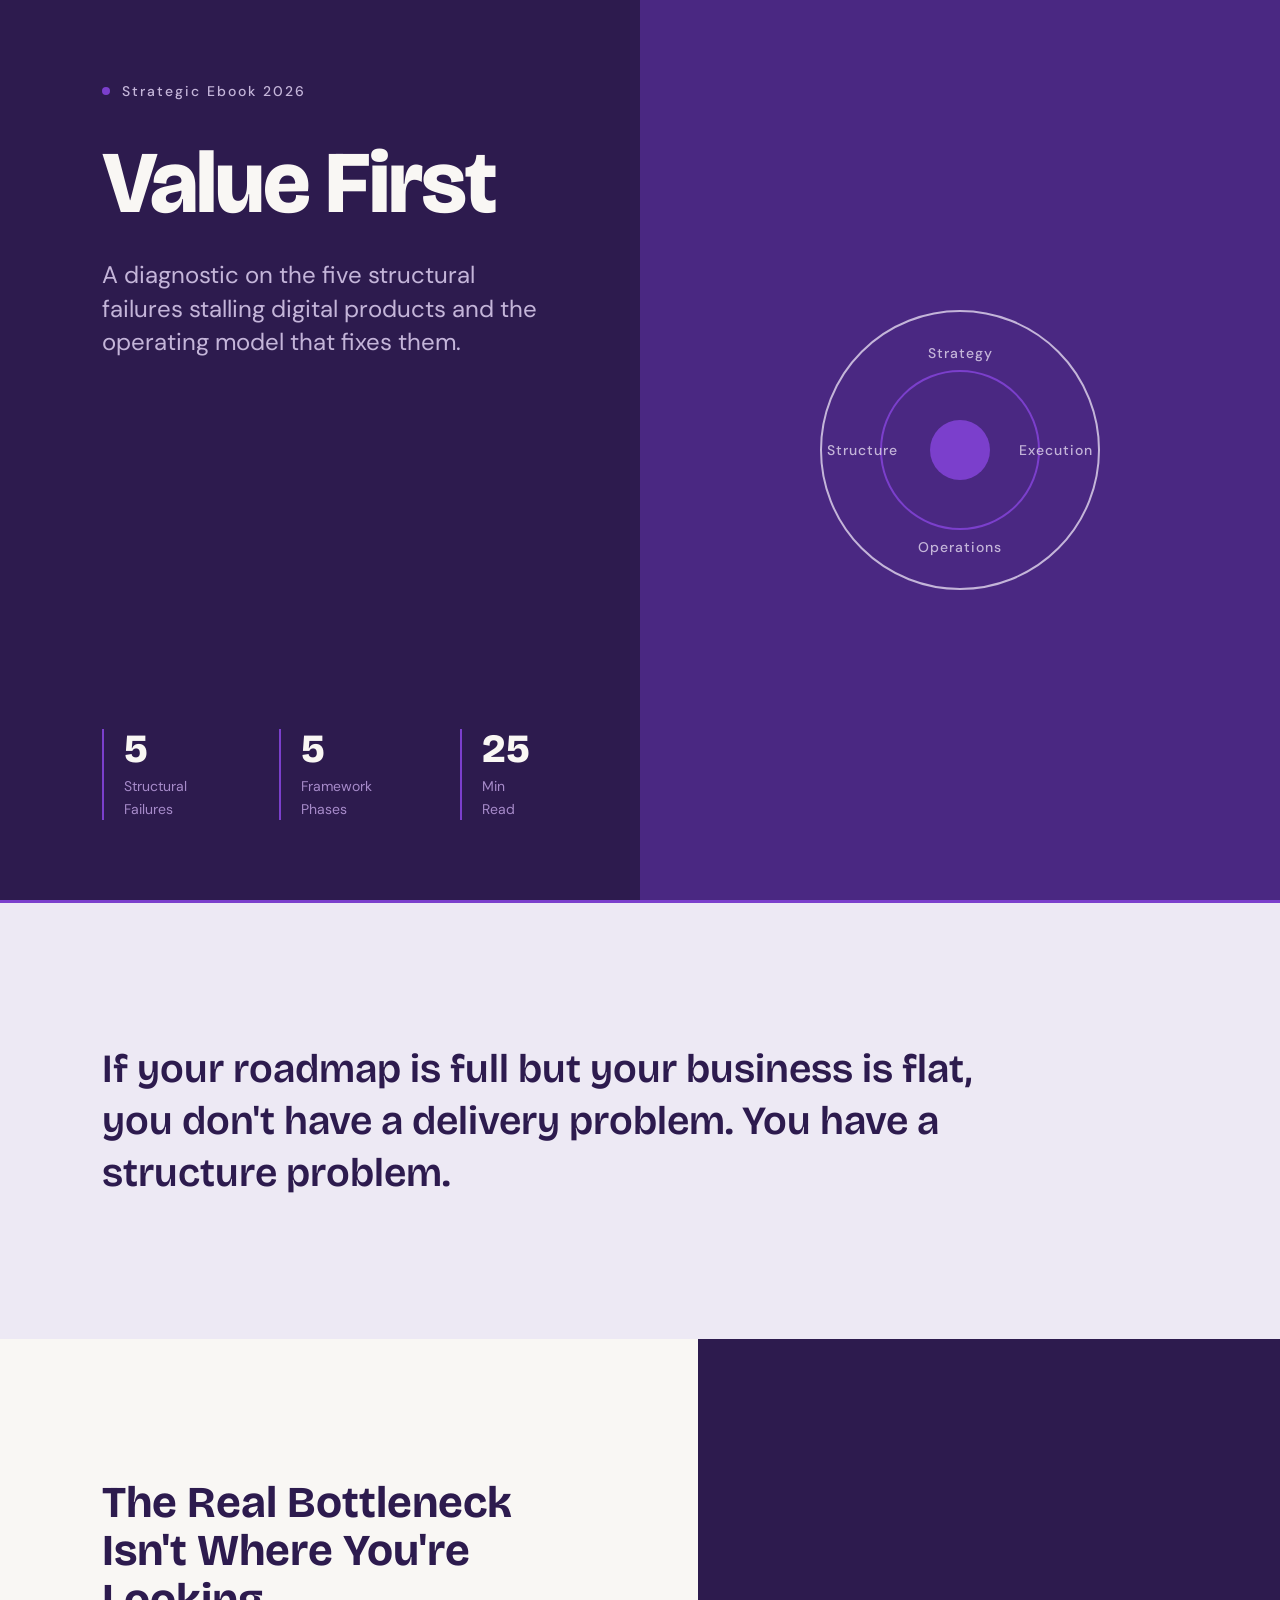
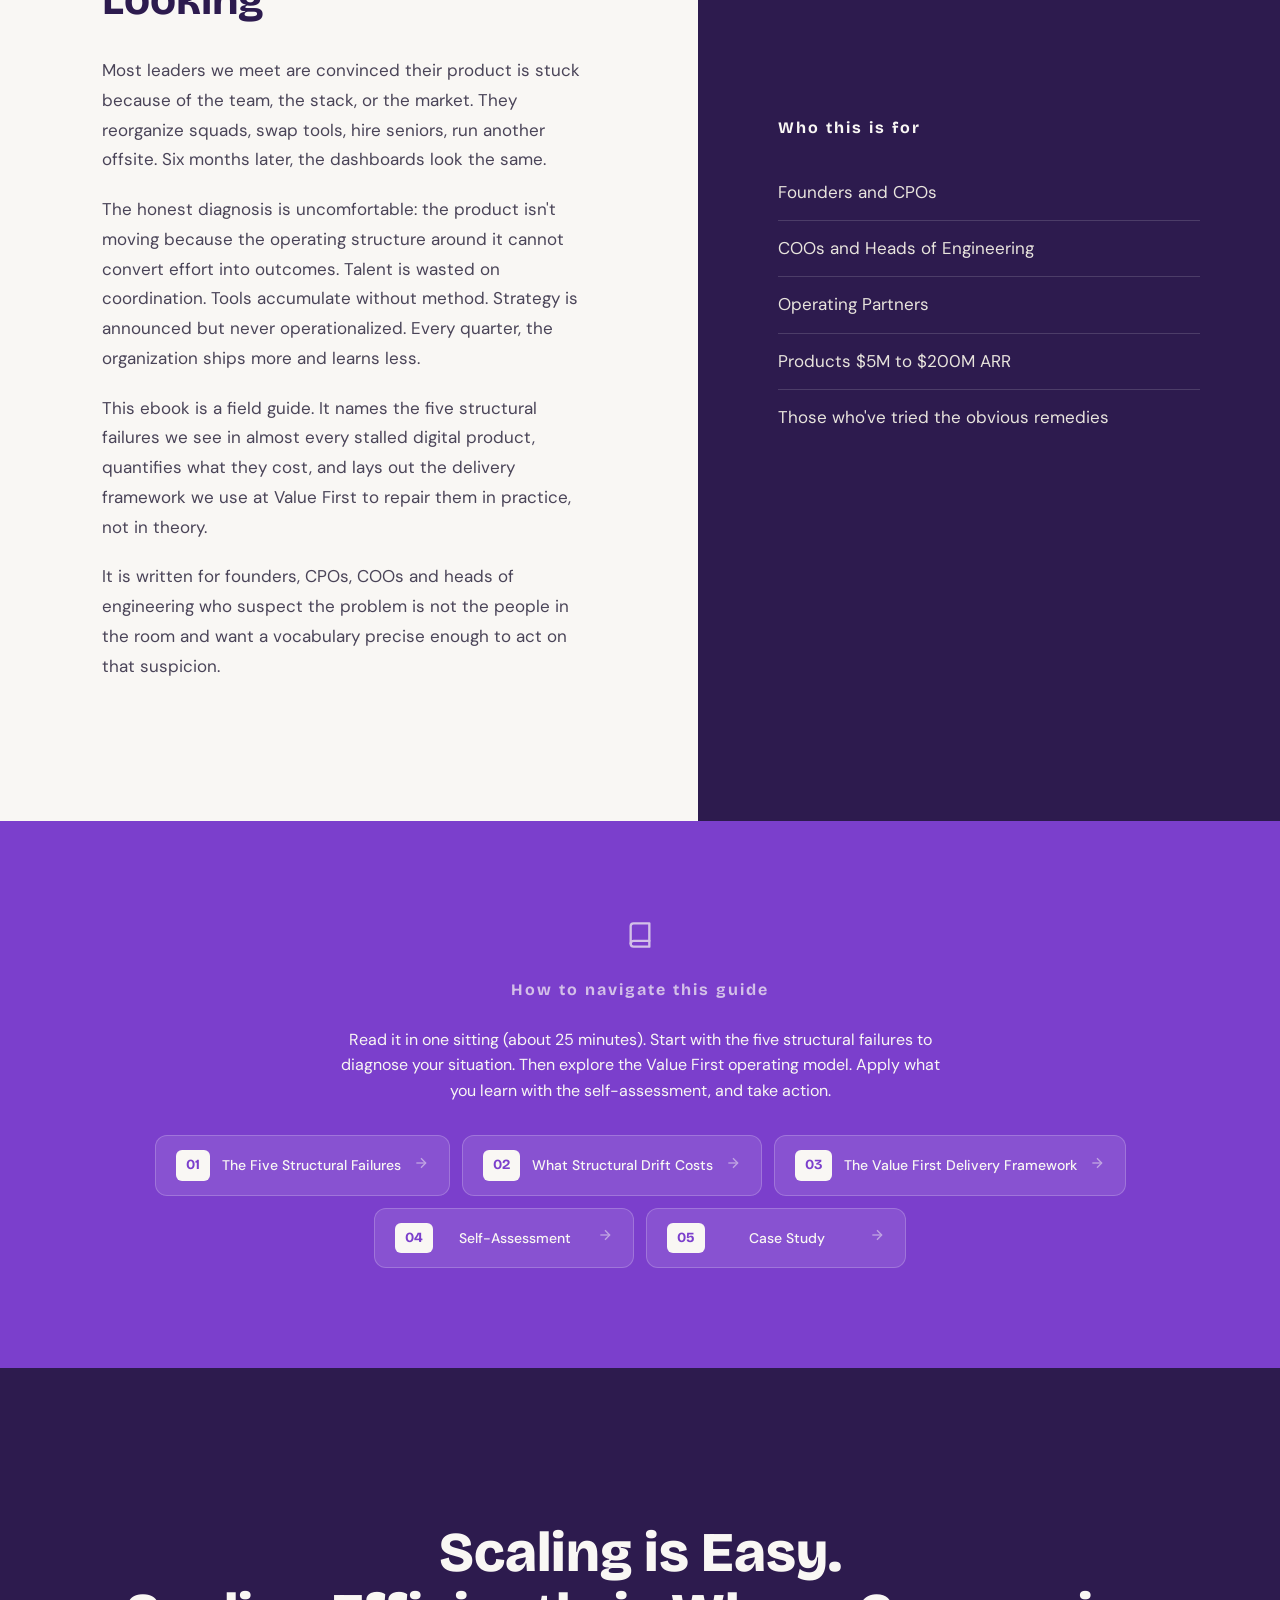
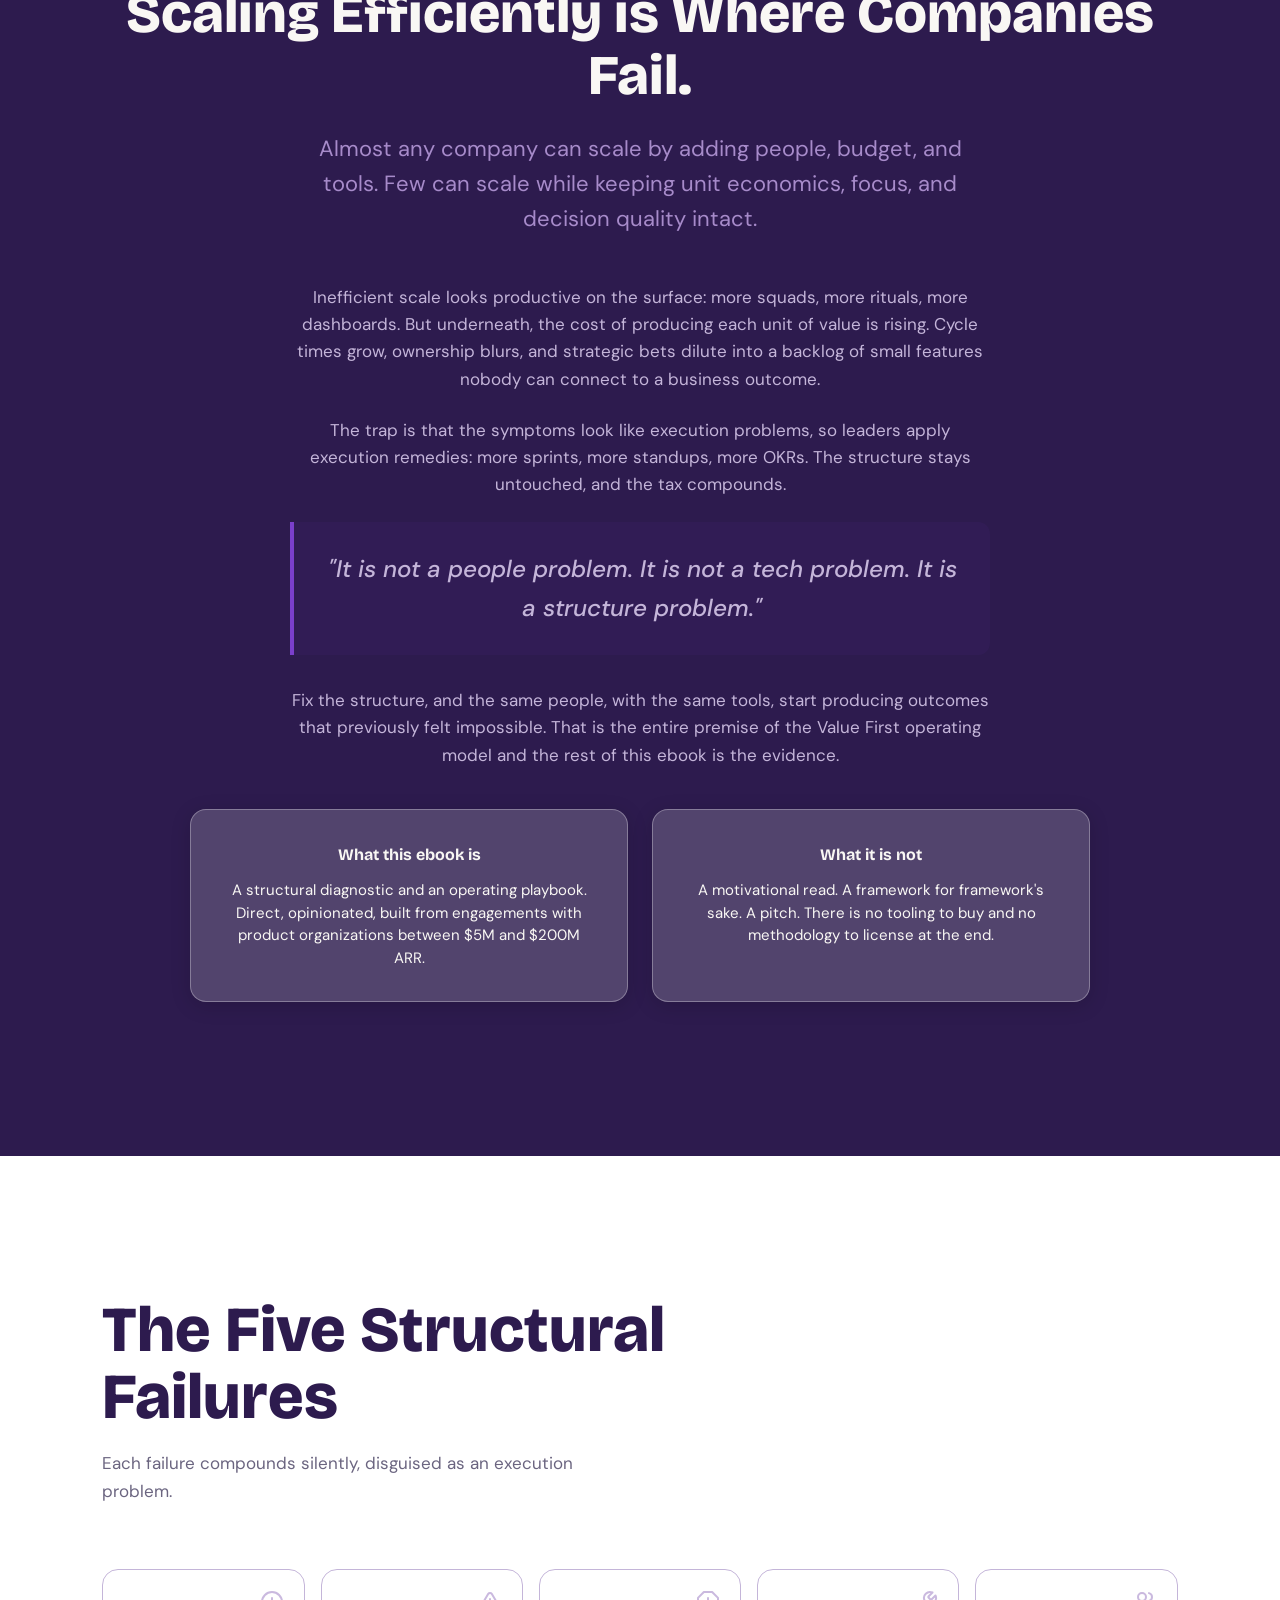
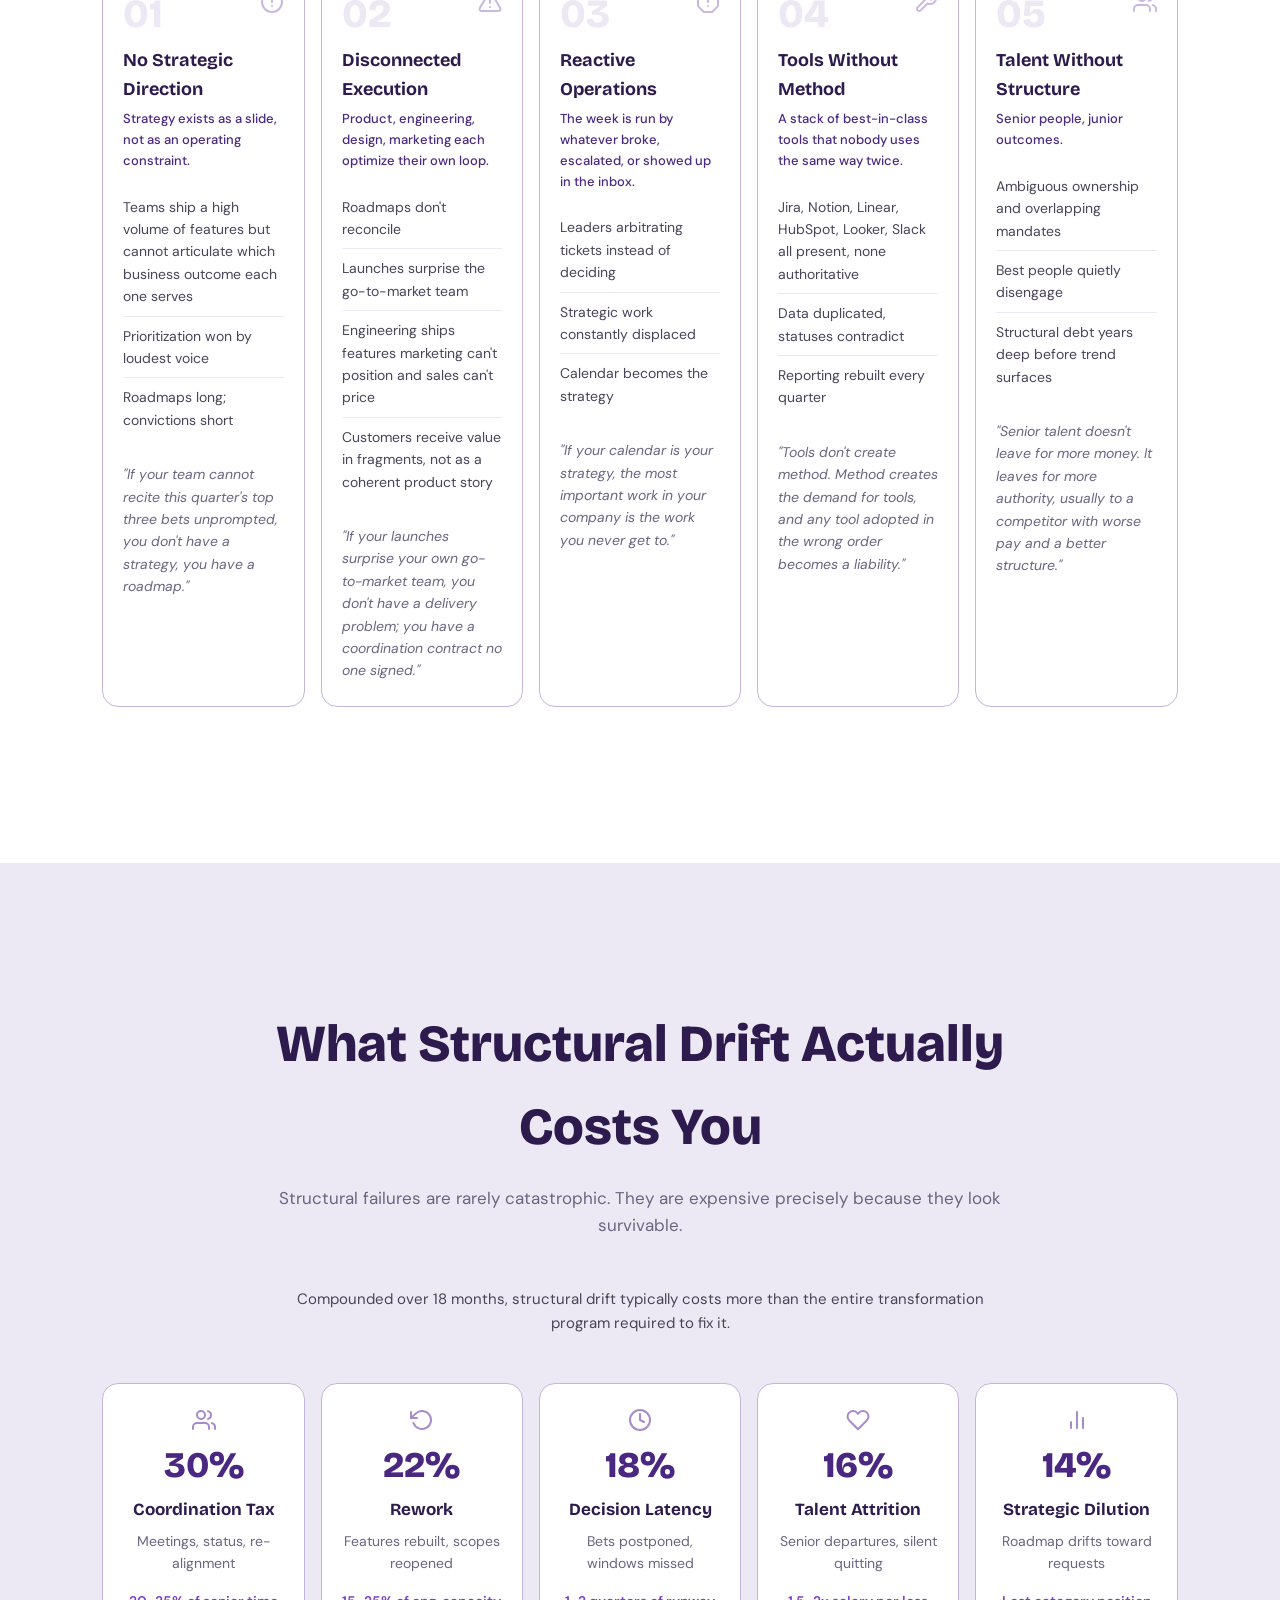
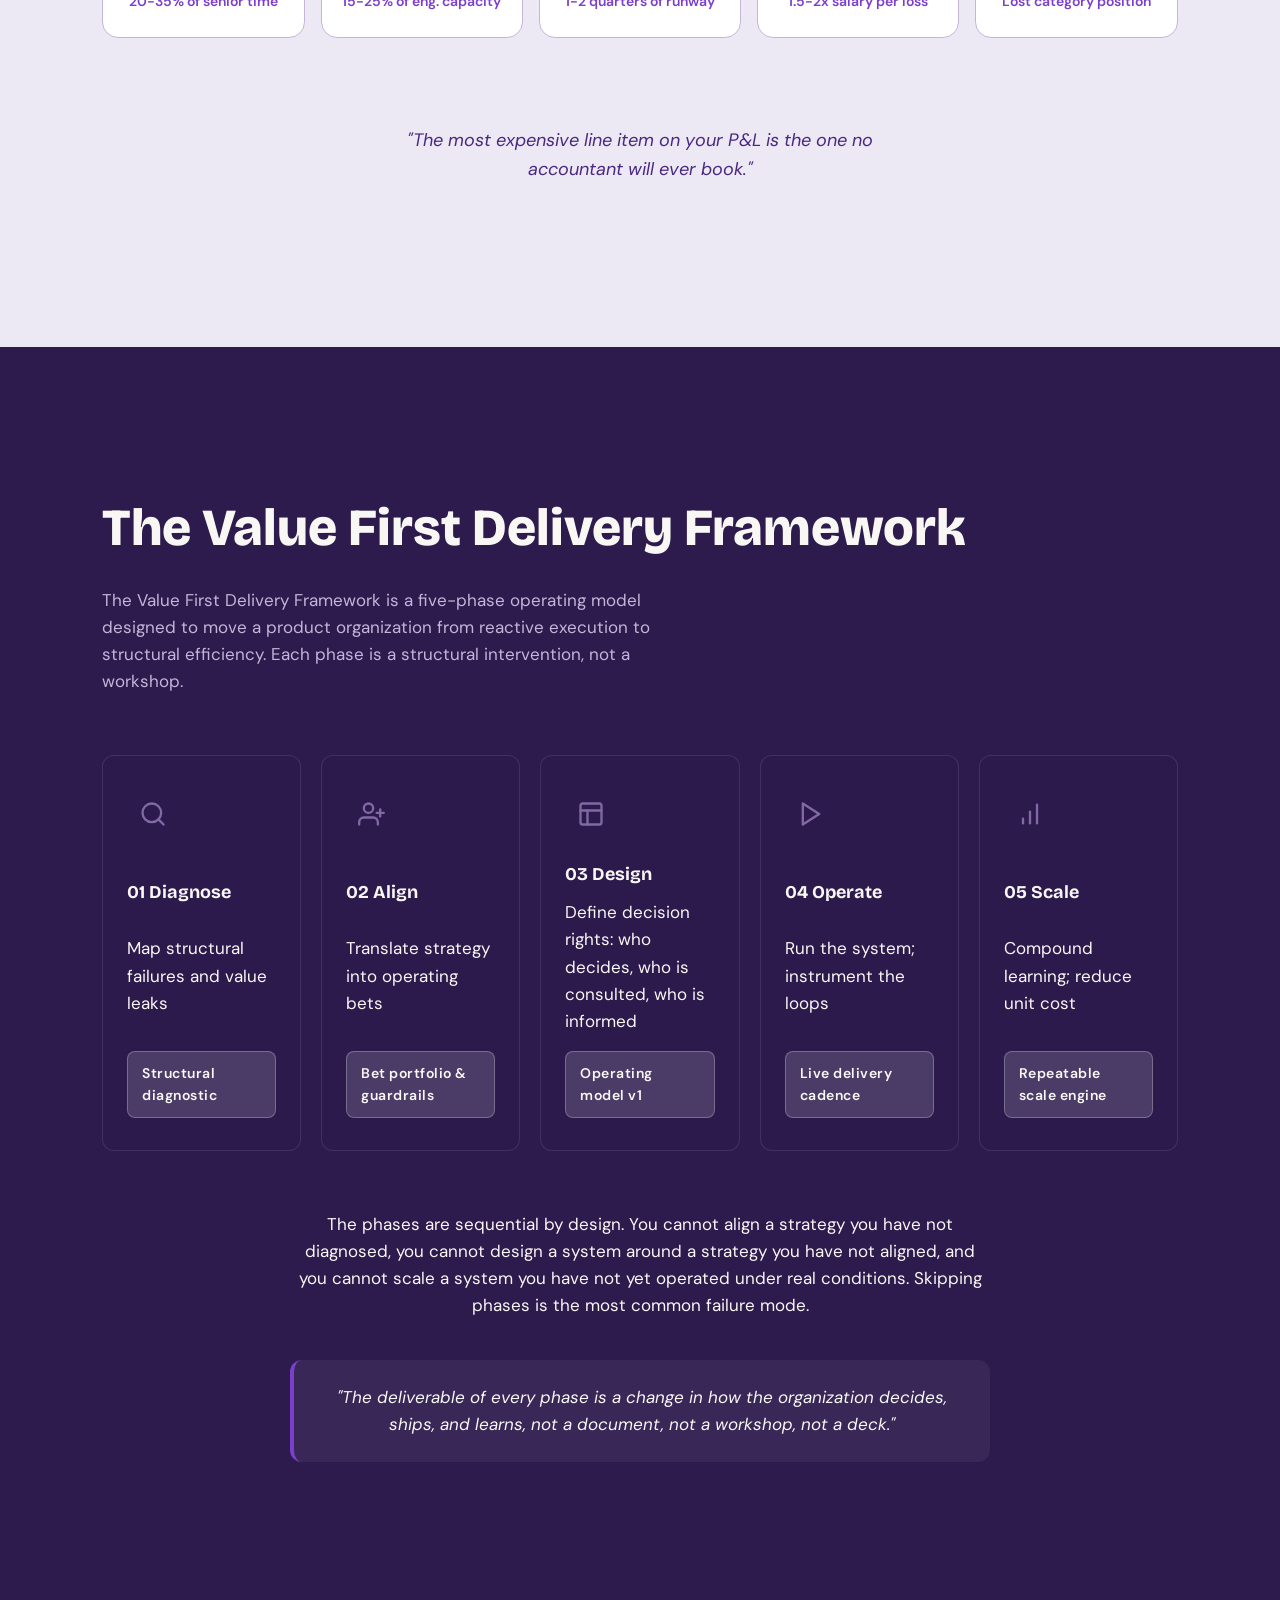
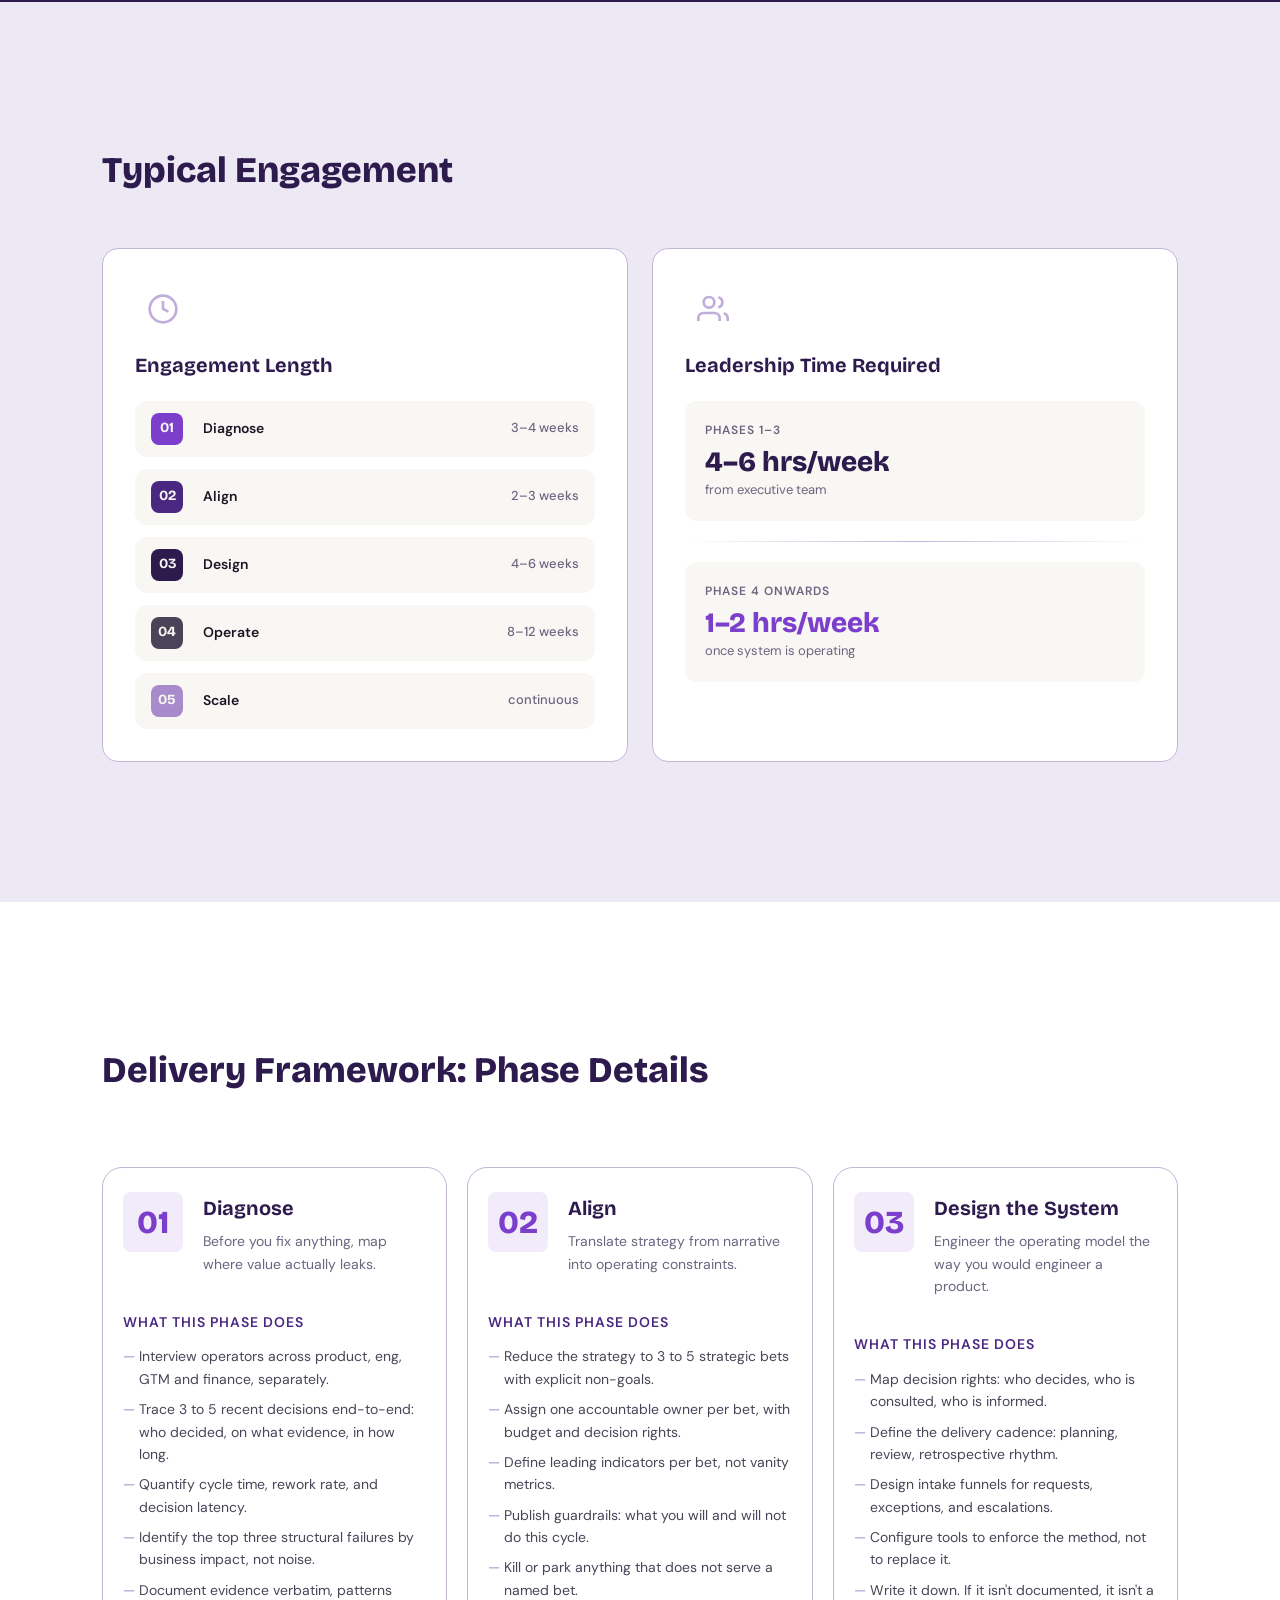
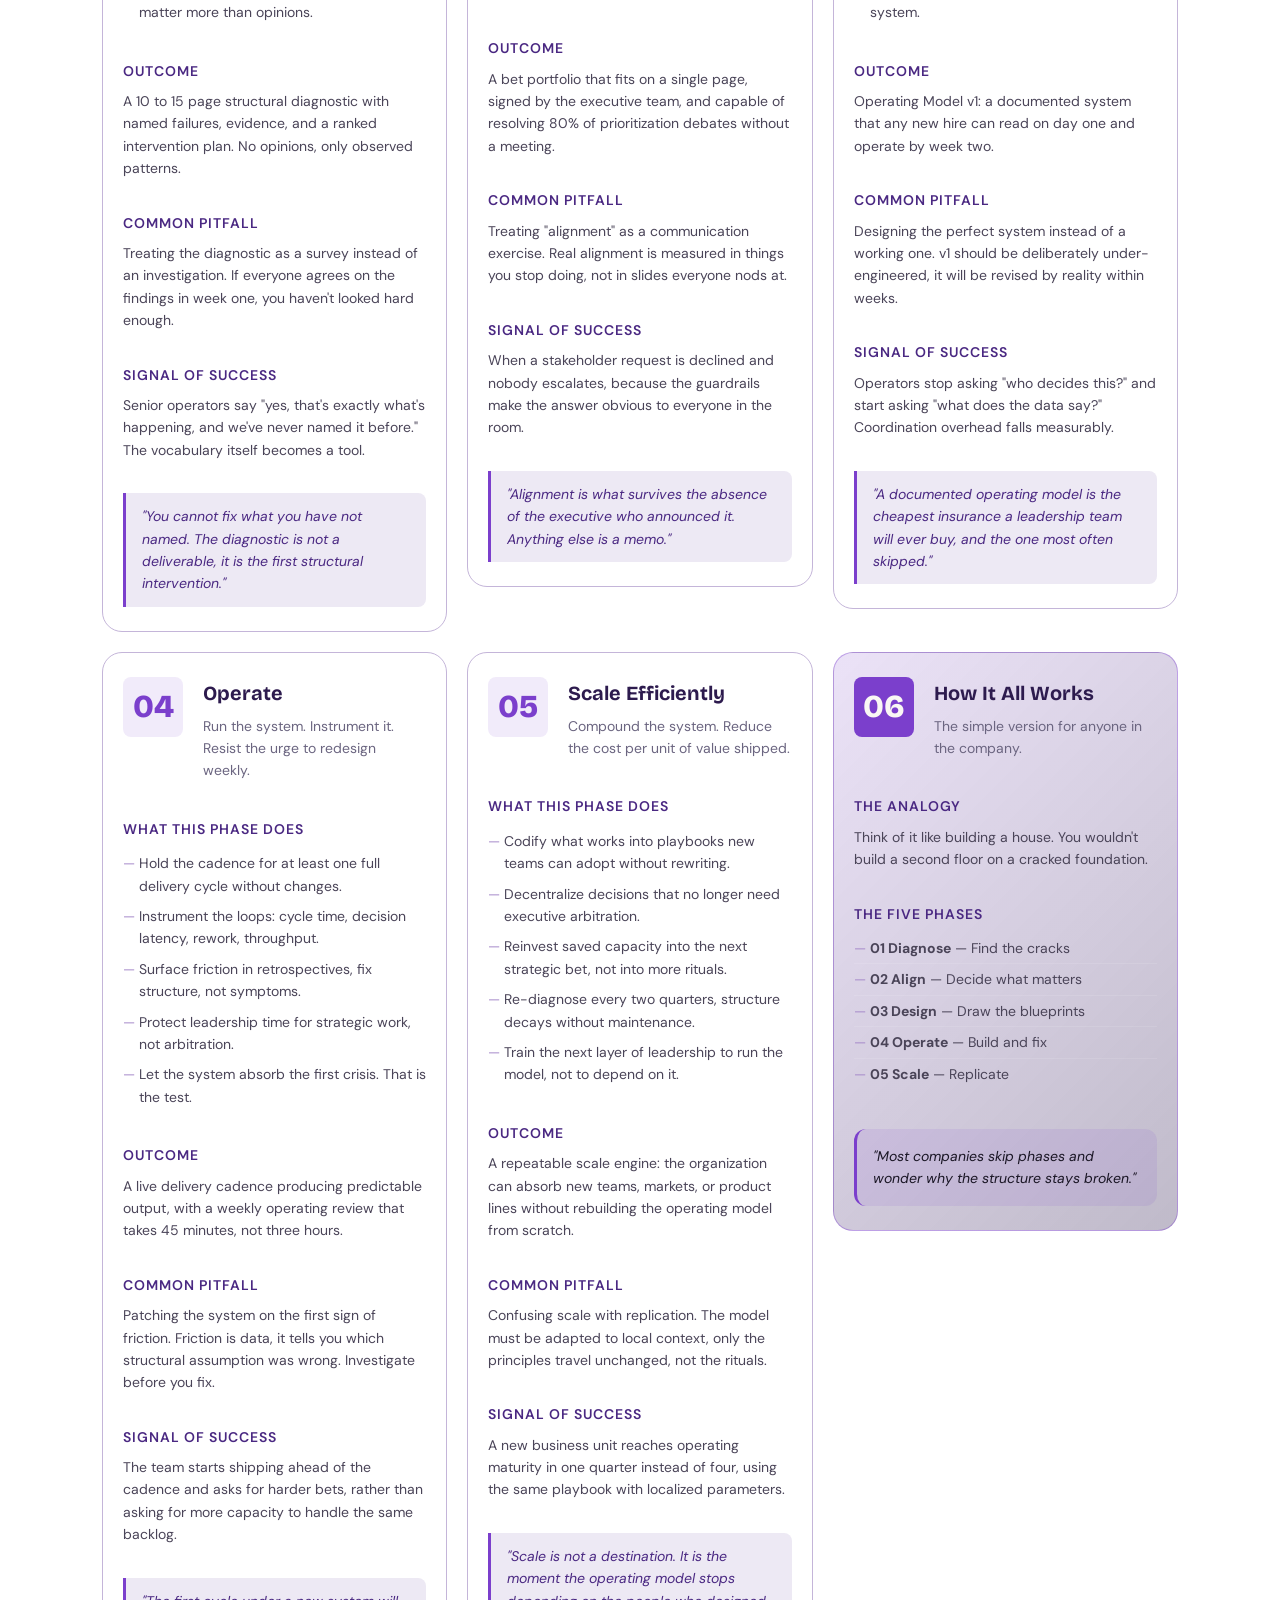
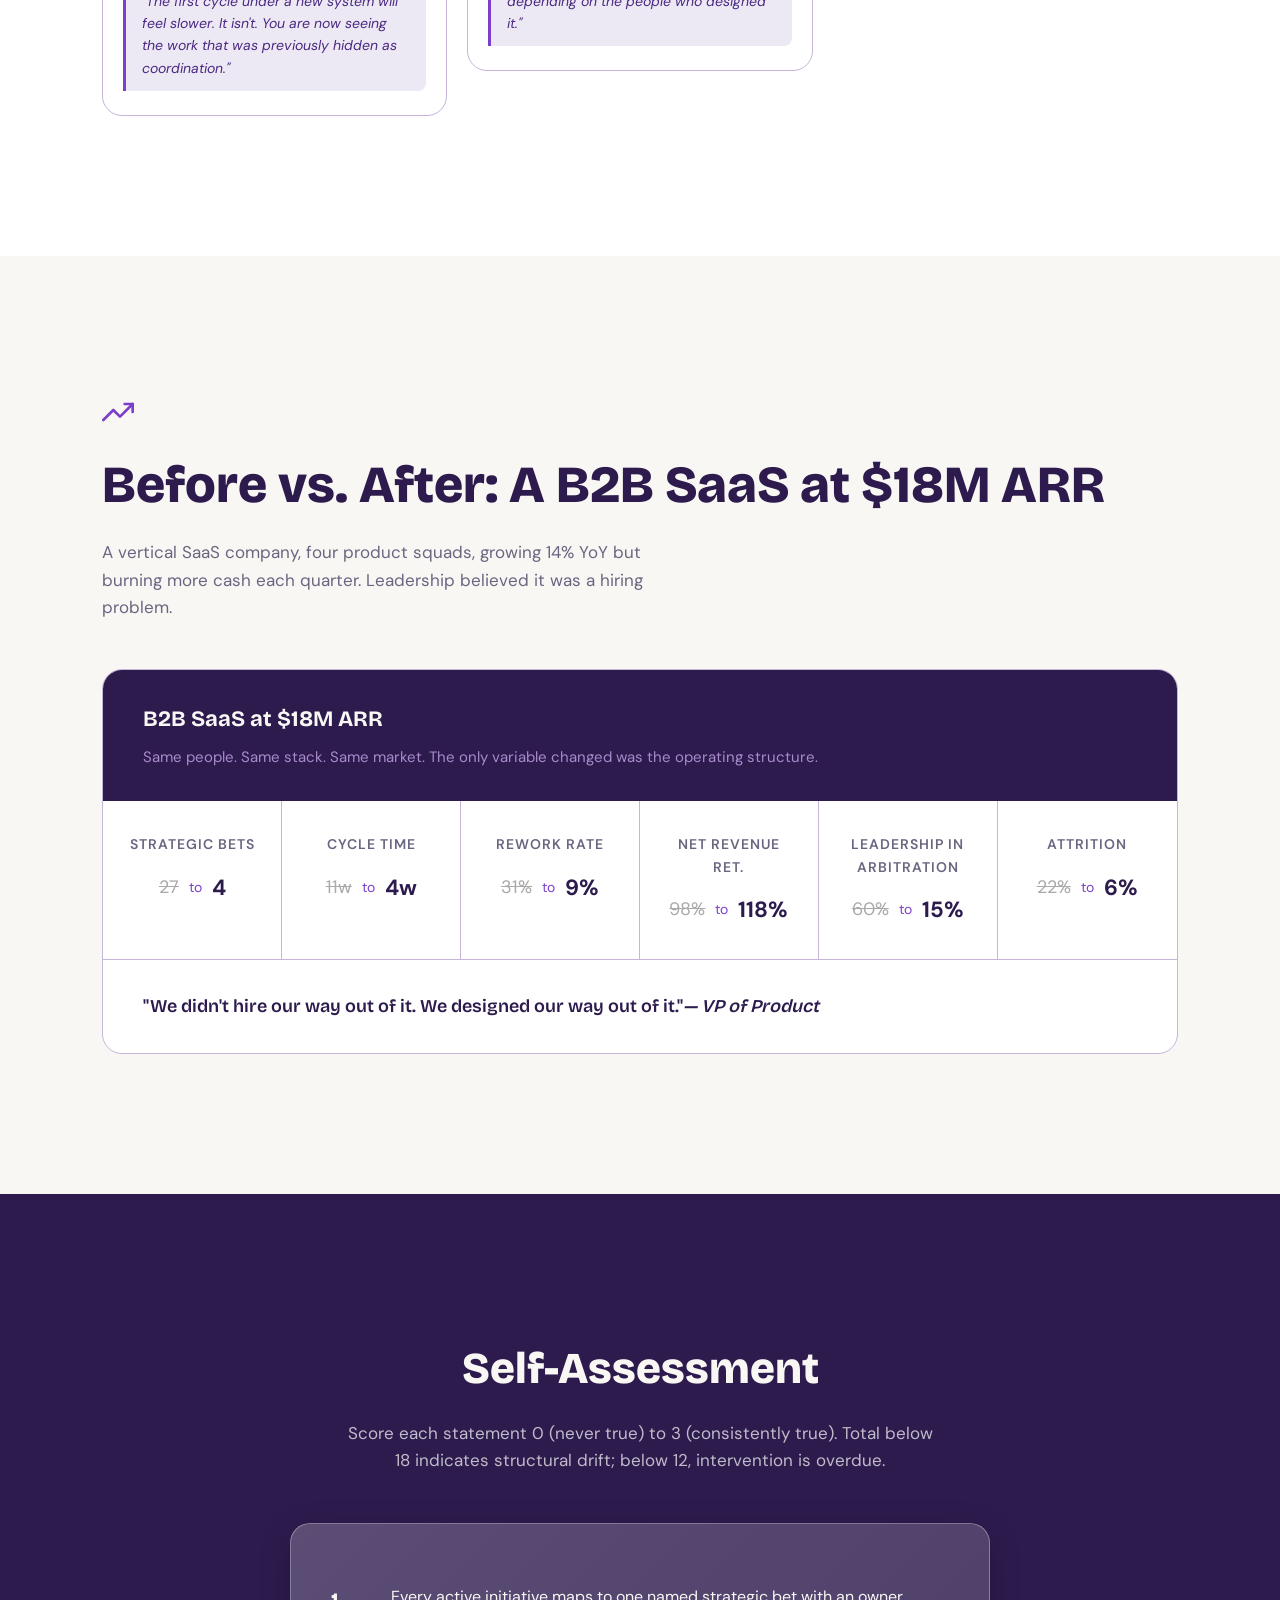
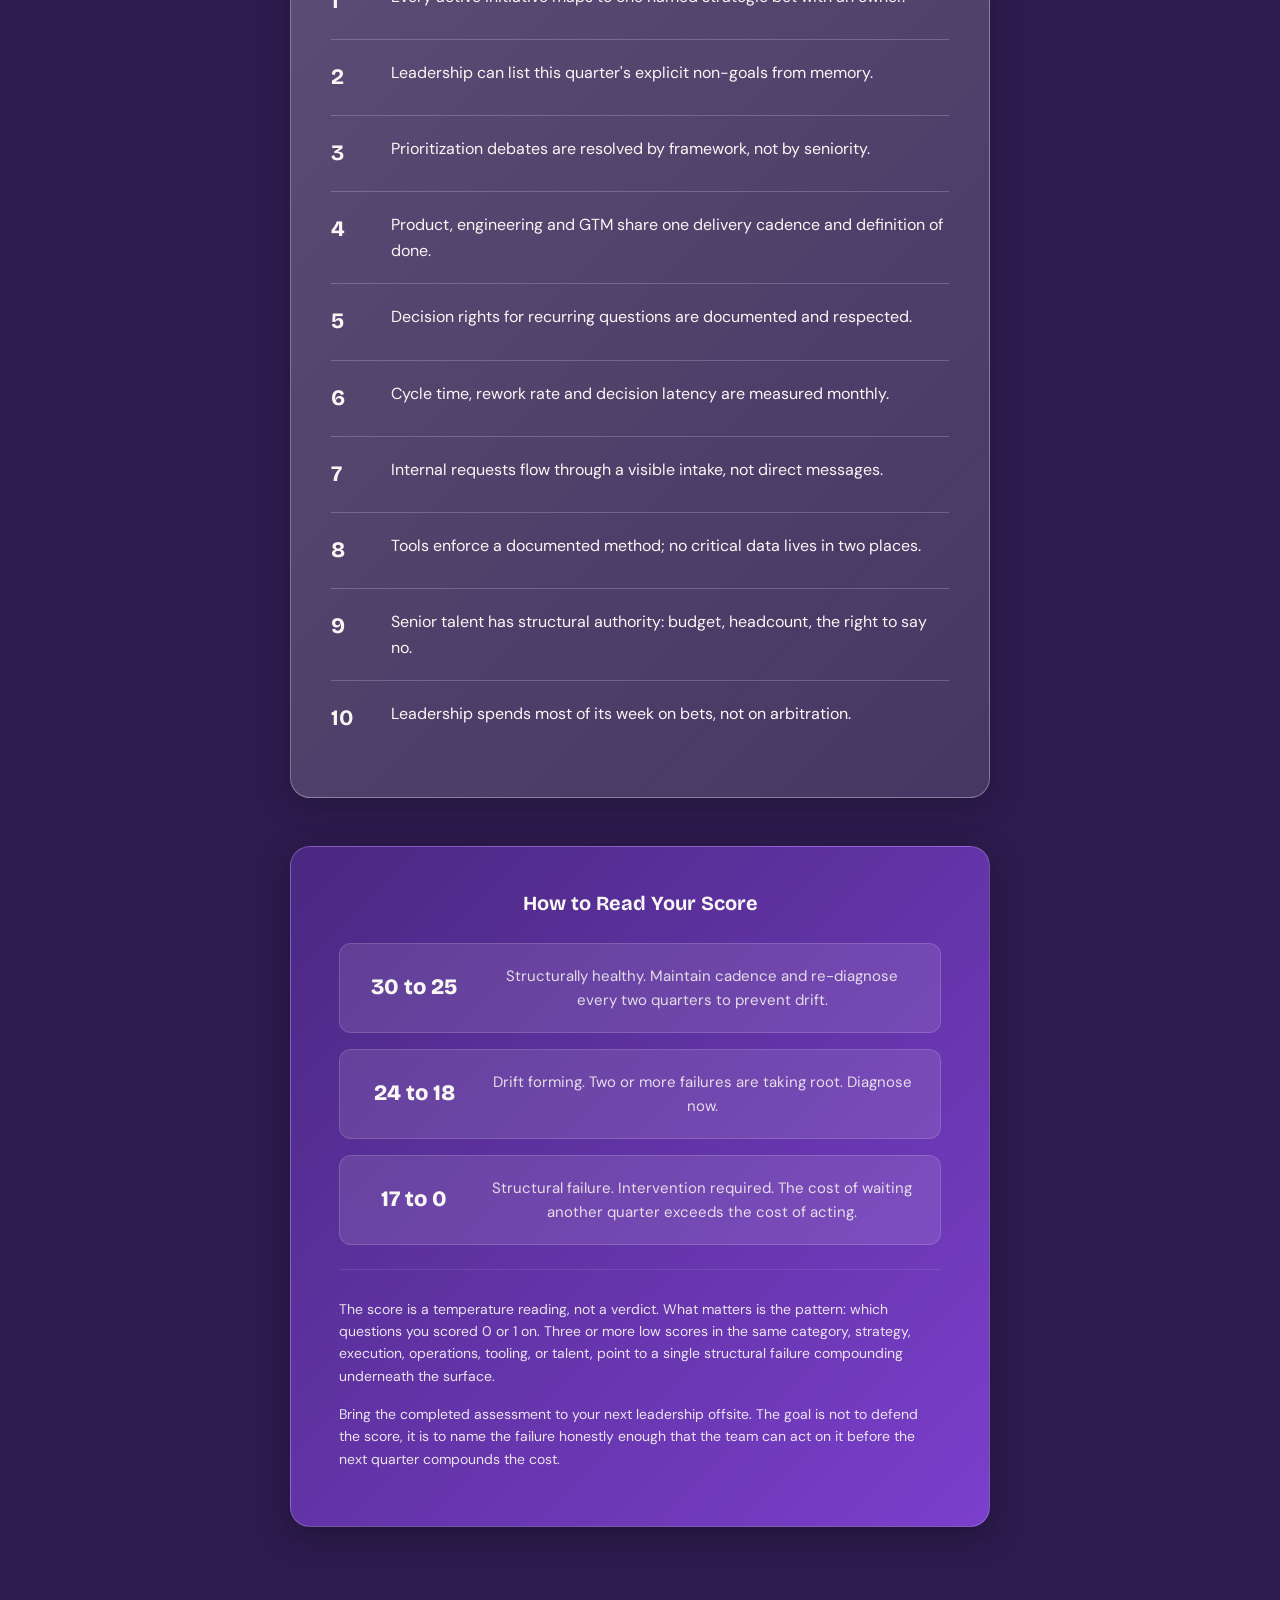
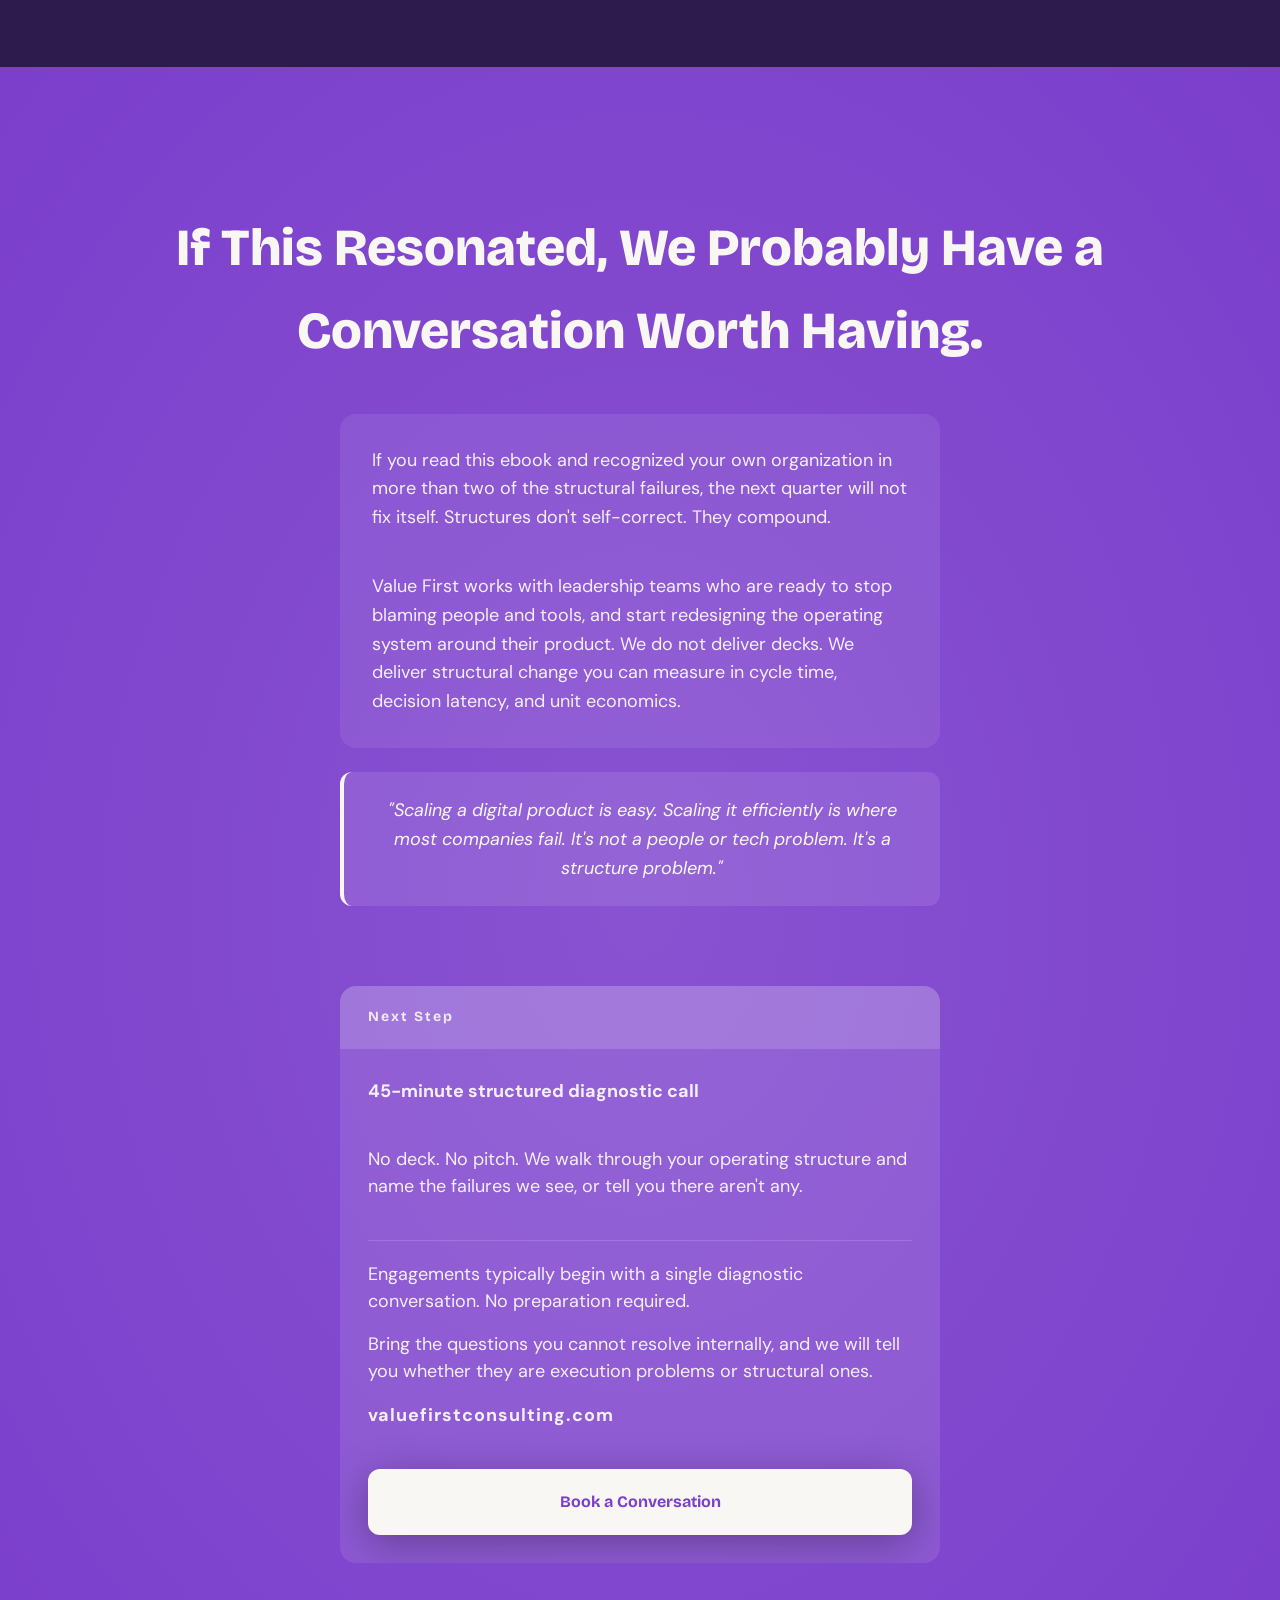
==== commit e67163af: "refactor: separate CSS from index.html" ====
--- a/index.html
+++ b/index.html
@@ -7,2057 +7,7 @@
     <link rel="preconnect" href="https://fonts.googleapis.com">
     <link rel="preconnect" href="https://fonts.gstatic.com" crossorigin>
     <link href="https://fonts.googleapis.com/css2?family=Bricolage+Grotesque:opsz,wght@12..96,400;12..96,500;12..96,600;12..96,700;12..96,800&family=DM+Sans:ital,opsz,wght@0,9..40,300;0,9..40,400;0,9..40,500;0,9..40,600;1,9..40,400&display=swap" rel="stylesheet">
-    <style>
-        :root {
-            --bg-cream: #F9F7F4;
-            --bg-white: #FFFFFF;
-            --text-dark: #1A1625;
-            --text-medium: #4A4458;
-            --text-light: #6B6580;
-            --purple-deep: #2D1B4E;
-            --purple-rich: #4A2882;
-            --purple-vivid: #7B3FCC;
-            --purple-soft: #A78BCA;
-            --purple-muted: #C4B5D9;
-            --surface-light: #EDE9F4;
-        }
-
-        * {
-            margin: 0;
-            padding: 0;
-            box-sizing: border-box;
-        }
-
-        html {
-            scroll-behavior: smooth;
-        }
-
-        body {
-            font-family: 'DM Sans', sans-serif;
-            color: var(--text-medium);
-            line-height: 1.6;
-            background: var(--bg-cream);
-            max-width: 100vw;
-            overflow-x: hidden;
-        }
-
-        .hero {
-            min-height: 100vh;
-            display: grid;
-            grid-template-columns: 1fr 1fr;
-            background: var(--purple-deep);
-            color: var(--bg-cream);
-        }
-
-        .hero-content {
-            padding: 80px clamp(40px, 8vw, 120px);
-            display: flex;
-            flex-direction: column;
-            justify-content: center;
-        }
-
-        .hero-badge {
-            display: inline-flex;
-            align-items: center;
-            gap: 12px;
-            margin-bottom: 40px;
-        }
-
-        .hero-badge-dot {
-            width: 8px;
-            height: 8px;
-            background: var(--purple-vivid);
-            border-radius: 50%;
-        }
-
-        .hero-badge span {
-            font-size: 14px;
-            font-weight: 500;
-            letter-spacing: 2px;
-            color: var(--purple-muted);
-        }
-
-        .hero h1 {
-            font-family: 'Bricolage Grotesque', sans-serif;
-            font-size: clamp(48px, 7vw, 88px);
-            font-weight: 800;
-            line-height: 0.95;
-            letter-spacing: -2px;
-            margin-bottom: 32px;
-            color: var(--bg-cream);
-        }
-
-        .hero-sub {
-            font-size: clamp(18px, 2.5vw, 24px);
-            line-height: 1.4;
-            color: var(--purple-muted);
-            max-width: 480px;
-            margin-bottom: 48px;
-        }
-
-        .hero-stats {
-            display: flex;
-            gap: 48px;
-            margin-top: auto;
-            padding-top: 64px;
-        }
-
-        .stat {
-            padding-left: 20px;
-            border-left: 2px solid var(--purple-vivid);
-        }
-
-        .stat-number {
-            font-family: 'Bricolage Grotesque', sans-serif;
-            font-size: 40px;
-            font-weight: 800;
-            color: var(--bg-cream);
-            line-height: 1;
-        }
-
-        .stat-label {
-            font-size: 14px;
-            color: var(--purple-soft);
-            margin-top: 6px;
-        }
-
-        .hero-visual {
-            background: var(--purple-rich);
-            display: flex;
-            align-items: center;
-            justify-content: center;
-            padding: 80px;
-            position: relative;
-        }
-
-        .hero-diagram {
-            position: relative;
-            width: 100%;
-            max-width: 360px;
-        }
-
-        .diagram-circle {
-            width: 280px;
-            height: 280px;
-            border: 2px solid var(--purple-muted);
-            border-radius: 50%;
-            display: flex;
-            align-items: center;
-            justify-content: center;
-            position: relative;
-            margin: 0 auto;
-        }
-
-        .diagram-inner {
-            width: 160px;
-            height: 160px;
-            border: 2px solid var(--purple-vivid);
-            border-radius: 50%;
-            display: flex;
-            align-items: center;
-            justify-content: center;
-        }
-
-        .diagram-core {
-            width: 60px;
-            height: 60px;
-            background: var(--purple-vivid);
-            border-radius: 50%;
-        }
-
-        .diagram-label {
-            position: absolute;
-            font-size: 14px;
-            font-weight: 500;
-            letter-spacing: 1px;
-            color: var(--purple-muted);
-        }
-
-        .diagram-label.top { top: 30px; left: 50%; transform: translateX(-50%); }
-        .diagram-label.right { right: 5px; top: 50%; transform: translateY(-50%); }
-        .diagram-label.bottom { bottom: 30px; left: 50%; transform: translateX(-50%); }
-        .diagram-label.left { left: 5px; top: 50%; transform: translateY(-50%); }
-
-        .quote-section {
-            background: var(--surface-light);
-            padding: clamp(80px, 12vw, 140px) clamp(40px, 8vw, 120px);
-            border-top: 3px solid var(--purple-vivid);
-        }
-
-        .quote-section blockquote {
-            font-family: 'Bricolage Grotesque', sans-serif;
-            font-size: clamp(24px, 4vw, 40px);
-            font-weight: 600;
-            color: var(--purple-deep);
-            line-height: 1.3;
-            max-width: 900px;
-        }
-
-        .intro-section {
-            display: grid;
-            grid-template-columns: 1.2fr 1fr;
-            gap: 0;
-        }
-
-        .intro-text {
-            padding: clamp(80px, 12vw, 140px) clamp(40px, 8vw, 120px);
-            background: var(--bg-cream);
-        }
-
-        .intro-text h2 {
-            font-family: 'Bricolage Grotesque', sans-serif;
-            font-size: clamp(28px, 4vw, 44px);
-            font-weight: 700;
-            color: var(--purple-deep);
-            line-height: 1.1;
-            margin-bottom: 32px;
-        }
-
-        .intro-text p {
-            font-size: 17px;
-            line-height: 1.75;
-            max-width: 580px;
-            color: var(--text-medium);
-        }
-
-        .intro-text p + p {
-            margin-top: 20px;
-        }
-
-        .intro-audience {
-            background: var(--purple-deep);
-            color: var(--bg-cream);
-            padding: clamp(80px, 12vw, 140px) clamp(40px, 8vw, 80px);
-            display: flex;
-            flex-direction: column;
-            justify-content: center;
-        }
-
-        .intro-audience h3 {
-            font-family: 'Bricolage Grotesque', sans-serif;
-            font-size: 16px;
-            font-weight: 700;
-            letter-spacing: 2px;
-            color: var(--bg-cream);
-            margin-bottom: 24px;
-        }
-
-        .intro-audience ul {
-            list-style: none;
-        }
-
-        .intro-audience li {
-            font-size: 17px;
-            padding: 14px 0;
-            border-bottom: 1px solid rgba(255,255,255,0.15);
-            color: #E8E4DD;
-        }
-
-        .intro-audience li:last-child {
-            border-bottom: none;
-        }
-
-        .intro-howto {
-            background: var(--purple-vivid);
-            color: var(--bg-cream);
-            padding: clamp(60px, 8vw, 100px) clamp(40px, 8vw, 120px);
-            display: flex;
-            flex-direction: column;
-            align-items: center;
-            text-align: center;
-        }
-
-        .intro-howto h3 {
-            font-family: 'Bricolage Grotesque', sans-serif;
-            font-size: 16px;
-            font-weight: 700;
-            letter-spacing: 2px;
-            color: var(--bg-cream);
-            margin-bottom: 24px;
-            opacity: 0.7;
-        }
-
-        .intro-howto p {
-            font-size: 16px;
-            line-height: 1.6;
-            color: var(--bg-cream);
-            max-width: 600px;
-        }
-
-        .howto-icon {
-            margin-bottom: 20px;
-            color: var(--bg-cream);
-            opacity: 0.7;
-        }
-
-        .toc-grid {
-            display: flex;
-            flex-wrap: wrap;
-            gap: 12px;
-            margin-top: 32px;
-            justify-content: center;
-        }
-
-        .toc-item {
-            display: flex;
-            align-items: center;
-            gap: 12px;
-            padding: 14px 20px;
-            background: rgba(255,255,255,0.1);
-            border: 1px solid rgba(255,255,255,0.2);
-            border-radius: 12px;
-            color: var(--bg-cream);
-            text-decoration: none;
-            transition: all 0.2s ease;
-            min-width: 260px;
-        }
-
-        .toc-item:hover {
-            background: rgba(255,255,255,0.2);
-            transform: translateY(-2px);
-        }
-
-        .toc-number {
-            font-family: 'Bricolage Grotesque', sans-serif;
-            font-size: 14px;
-            font-weight: 700;
-            color: var(--purple-vivid);
-            background: var(--bg-cream);
-            padding: 4px 10px;
-            border-radius: 6px;
-        }
-
-        .toc-label {
-            font-size: 14px;
-            font-weight: 500;
-            flex: 1;
-        }
-
-        .toc-arrow {
-            opacity: 0.5;
-        }
-
-        .thesis-section {
-            background: var(--purple-deep);
-            color: var(--bg-cream);
-            padding: clamp(80px, 12vw, 160px) clamp(40px, 8vw, 120px);
-            text-align: center;
-        }
-
-        .thesis-section h2 {
-            font-family: 'Bricolage Grotesque', sans-serif;
-            font-size: clamp(32px, 5vw, 56px);
-            font-weight: 800;
-            line-height: 1.1;
-            margin-bottom: 24px;
-        }
-
-        .thesis-section .lead {
-            font-size: clamp(18px, 2.5vw, 22px);
-            color: var(--purple-soft);
-            max-width: 700px;
-            margin: 0 auto 48px;
-        }
-
-        .thesis-quote {
-            display: block;
-            font-size: clamp(18px, 2.5vw, 24px);
-            font-style: italic;
-            font-weight: 500;
-            color: var(--purple-muted);
-            max-width: 700px;
-            margin: 0 auto 32px;
-            padding: 28px 32px;
-            border-left: 4px solid var(--purple-vivid);
-            background: rgba(123, 63, 204, 0.06);
-            border-radius: 0 12px 12px 0;
-        }
-
-        .thesis-text {
-            font-size: 17px;
-            color: var(--purple-muted);
-            max-width: 700px;
-            margin: 0 auto 24px;
-            line-height: 1.6;
-        }
-
-        .thesis-is-grid {
-            display: grid;
-            grid-template-columns: repeat(2, 1fr);
-            gap: 24px;
-            margin-top: 40px;
-            max-width: 900px;
-            margin-left: auto;
-            margin-right: auto;
-        }
-
-        .thesis-is-card {
-            padding: 32px;
-            border-radius: 16px;
-            border: 1px solid rgba(255,255,255,0.2);
-            background: rgba(255,255,255,0.08);
-            box-shadow: 0 4px 20px rgba(0,0,0,0.15);
-        }
-
-        .thesis-is-positive {
-            background: rgba(255,255,255,0.18);
-            border-color: rgba(255,255,255,0.3);
-        }
-
-        .thesis-is-negative {
-            background: rgba(255,255,255,0.18);
-            border-color: rgba(255,255,255,0.3);
-        }
-
-        .thesis-is-card h3 {
-            font-family: 'Bricolage Grotesque', sans-serif;
-            font-size: 16px;
-            font-weight: 700;
-            margin-bottom: 12px;
-            margin-top: 0;
-            color: var(--bg-cream);
-        }
-
-        .thesis-is-card p {
-            font-size: 15px;
-            color: var(--bg-cream);
-            line-height: 1.5;
-            margin-bottom: 0;
-        }
-
-        @media (max-width: 768px) {
-            .thesis-is-grid {
-                grid-template-columns: 1fr;
-                gap: 16px;
-            }
-
-            .thesis-is-card {
-                padding: 20px;
-            }
-        }
-
-        .failures-section {
-            padding: clamp(80px, 12vw, 140px) clamp(40px, 8vw, 120px);
-            background: var(--bg-white);
-        }
-
-        .failures-header {
-            margin-bottom: 64px;
-        }
-
-        .failures-header h2 {
-            font-family: 'Bricolage Grotesque', sans-serif;
-            font-size: clamp(36px, 5vw, 64px);
-            font-weight: 800;
-            color: var(--purple-deep);
-            line-height: 1.05;
-            margin-bottom: 20px;
-            max-width: 700px;
-        }
-
-        .failures-header p {
-            font-size: 17px;
-            color: var(--text-light);
-            max-width: 500px;
-        }
-
-        .accordion-mobile {
-            display: none;
-        }
-
-        .failures-grid {
-            display: none;
-            flex-wrap: nowrap;
-            gap: 16px;
-            overflow-x: auto;
-            padding-bottom: 16px;
-            background: var(--bg-white);
-        }
-
-        .failure-card {
-            flex: 1;
-            min-width: 160px;
-            background: var(--bg-white);
-            padding: 24px 20px;
-            border-radius: 16px;
-            border: 1px solid var(--purple-muted);
-        }
-
-        .failure-number {
-            font-family: 'Bricolage Grotesque', sans-serif;
-            font-size: 40px;
-            font-weight: 800;
-            color: var(--surface-light);
-            line-height: 1;
-            margin-bottom: 12px;
-        }
-
-        .failure-card h3 {
-            font-family: 'Bricolage Grotesque', sans-serif;
-            font-size: 18px;
-            font-weight: 700;
-            color: var(--purple-deep);
-            margin-bottom: 6px;
-        }
-
-        .failure-card .subtitle {
-            font-size: 13px;
-            color: var(--purple-rich);
-            font-weight: 500;
-            margin-bottom: 16px;
-        }
-
-        .failure-card ul {
-            list-style: none;
-        }
-
-        .failure-card li {
-            padding: 8px 0;
-            font-size: 14px;
-            color: var(--text-medium);
-            border-bottom: 1px solid var(--surface-light);
-        }
-
-        .failure-card li:last-child {
-            border-bottom: none;
-        }
-
-        .failure-card .quote-small {
-            margin-top: 24px;
-            font-size: 14px;
-            color: var(--text-light);
-            font-style: italic;
-        }
-
-        .failure-icon {
-            position: absolute;
-            top: 20px;
-            right: 20px;
-            display: flex;
-            align-items: center;
-            justify-content: center;
-            color: var(--purple-soft);
-            opacity: 0.6;
-        }
-
-        .failure-card {
-            position: relative;
-        }
-
-        .cost-section {
-            background: var(--surface-light);
-            padding: clamp(80px, 12vw, 140px) clamp(40px, 8vw, 120px);
-            text-align: center;
-        }
-
-        .cost-header {
-            max-width: 800px;
-            margin: 0 auto 48px;
-        }
-
-        .cost-header h2 {
-            font-family: 'Bricolage Grotesque', sans-serif;
-            font-size: clamp(32px, 5vw, 52px);
-            font-weight: 800;
-            color: var(--purple-deep);
-            margin-bottom: 16px;
-        }
-
-        .cost-header p {
-            font-size: 17px;
-            color: var(--text-light);
-            margin-bottom: 24px;
-        }
-
-        .cost-context {
-            font-size: 15px;
-            color: var(--text-medium);
-            margin-bottom: 48px;
-            line-height: 1.6;
-            max-width: 700px;
-            margin-left: auto;
-            margin-right: auto;
-        }
-
-        .cost-quote {
-            font-size: 18px;
-            font-style: italic;
-            color: var(--purple-rich);
-            text-align: center;
-            margin-top: 48px;
-            padding: 24px;
-            background: var(--surface-light);
-            border-radius: 12px;
-            max-width: 600px;
-            margin-left: auto;
-            margin-right: auto;
-        }
-
-        .cost-grid {
-            display: flex;
-            flex-wrap: nowrap;
-            gap: 16px;
-            overflow-x: auto;
-            padding-bottom: 16px;
-            justify-content: center;
-        }
-
-        .cost-item {
-            flex: 1;
-            min-width: 180px;
-            display: flex;
-            flex-direction: column;
-            gap: 12px;
-            padding: 24px 20px;
-            background: var(--bg-white);
-            border: 1px solid var(--purple-muted);
-            border-radius: 16px;
-            position: relative;
-        }
-
-        .cost-icon {
-            margin-bottom: 4px;
-            display: flex;
-            align-items: center;
-            justify-content: center;
-            color: var(--purple-soft);
-        }
-
-        .cost-percent {
-            font-family: 'Bricolage Grotesque', sans-serif;
-            font-size: 36px;
-            font-weight: 800;
-            color: var(--purple-rich);
-            line-height: 1;
-        }
-
-        .cost-details h4 {
-            font-family: 'Bricolage Grotesque', sans-serif;
-            font-size: 17px;
-            font-weight: 700;
-            color: var(--purple-deep);
-            margin-bottom: 6px;
-        }
-
-        .cost-details p {
-            font-size: 14px;
-            color: var(--text-light);
-        }
-
-        .cost-impact {
-            font-size: 14px;
-            color: var(--purple-vivid);
-            font-weight: 600;
-            margin-top: 4px;
-        }
-
-        .framework-section {
-            background: var(--purple-deep);
-            color: var(--bg-cream);
-            padding: clamp(80px, 12vw, 140px) clamp(40px, 8vw, 120px);
-        }
-
-        .framework-header h2 {
-            font-family: 'Bricolage Grotesque', sans-serif;
-            font-size: clamp(32px, 5vw, 52px);
-            font-weight: 800;
-            margin-bottom: 16px;
-            color: var(--bg-cream);
-        }
-
-        .framework-header > p {
-            font-size: 17px;
-            color: var(--purple-muted);
-            max-width: 600px;
-            margin-bottom: 60px;
-        }
-
-.framework-grid {
-            display: grid;
-            grid-template-columns: repeat(5, 1fr);
-            gap: 20px;
-            background: var(--purple-deep);
-            align-items: stretch;
-        }
-
-        .phase-card {
-            background: var(--purple-deep);
-            padding: 32px 24px;
-            border-radius: 12px;
-            border: 1px solid rgba(255,255,255,0.1);
-            display: flex;
-            flex-direction: column;
-            justify-content: space-between;
-            min-height: 280px;
-        }
-
-        .phase-card > * {
-            margin-bottom: 12px;
-        }
-
-        .phase-card > *:last-child {
-            margin-bottom: 0;
-        }
-
-        .framework-note {
-            font-size: 17px;
-            color: var(--bg-cream);
-            margin-top: 60px;
-            margin-bottom: 40px;
-            margin-left: auto;
-            margin-right: auto;
-            line-height: 1.6;
-            max-width: 700px;
-            text-align: center;
-        }
-
-        .framework-quote {
-            font-size: 17px;
-            font-style: italic;
-            color: var(--bg-cream);
-            margin-top: 40px;
-            margin-left: auto;
-            margin-right: auto;
-            padding: 24px;
-            background: rgba(255,255,255,0.05);
-            border-radius: 12px;
-            border-left: 4px solid var(--purple-vivid);
-            max-width: 700px;
-            text-align: center;
-        }
-
-.phase-details {
-            padding: clamp(80px, 12vw, 140px) clamp(40px, 8vw, 120px);
-            background: var(--bg-white);
-        }
-
-        .phase-details > h3 {
-            font-family: 'Bricolage Grotesque', sans-serif;
-            font-size: clamp(24px, 4vw, 36px);
-            font-weight: 800;
-            color: var(--purple-deep);
-            margin-bottom: 48px;
-        }
-
-        .accordion-mobile {
-            display: none;
-        }
-
-        .phase-details-grid {
-            display: none;
-            flex-wrap: nowrap;
-            gap: 16px;
-            overflow-x: auto;
-            padding-bottom: 16px;
-        }
-
-        .phase-detail-card {
-            flex: 1;
-            min-width: 240px;
-            border: 1px solid var(--purple-muted);
-            border-radius: 20px;
-            padding: 24px 20px;
-        }
-
-        @media (min-width: 1200px) {
-            .failures-grid,
-            .phase-details-grid {
-                display: flex;
-            }
-
-            .accordion-mobile {
-                display: none;
-            }
-
-            .phase-details {
-                display: grid;
-                grid-template-columns: repeat(3, 1fr);
-                gap: 20px;
-                align-items: start;
-            }
-            .phase-details > h3 {
-                grid-column: 1 / -1;
-            }
-            .phase-details-grid {
-                display: contents;
-            }
-            .phase-detail-card {
-                min-width: auto;
-                display: grid;
-                grid-template-columns: 1fr;
-                gap: 16px;
-            }
-            .phase-detail-card:nth-child(4),
-            .phase-detail-card:nth-child(5),
-            .phase-detail-card:nth-child(6) {
-                grid-column: span 1;
-            }
-            .phase-summary-card {
-                background: linear-gradient(135deg, rgba(123, 63, 204, 0.15) 0%, rgba(45, 27, 78, 0.3) 100%);
-                border: 1px solid rgba(123, 63, 204, 0.4);
-            }
-            .phase-summary-card .phase-detail-number {
-                background: var(--purple-vivid);
-                color: var(--bg-cream);
-            }
-            .phase-summary-card h4 {
-                color: var(--purple-vivid);
-            }
-            .summary-list {
-                list-style: none;
-                padding: 0;
-                margin: 0;
-            }
-            .summary-list li {
-                font-size: 14px;
-                color: var(--purple-muted);
-                padding: 6px 0;
-                border-bottom: 1px solid rgba(255,255,255,0.1);
-            }
-            .summary-list li:last-child {
-                border-bottom: none;
-            }
-.phase-summary-quote {
-                font-style: italic;
-                font-size: 14px;
-                color: var(--text-dark);
-                padding: 16px;
-                background: rgba(123, 63, 204, 0.1);
-                border-radius: 12px;
-                border-left: 3px solid var(--purple-vivid);
-                margin-top: 8px;
-            }
-        }
-
-        @media (min-width: 769px) and (max-width: 1199px) {
-            .failures-grid,
-            .phase-details-grid {
-                display: flex;
-                overflow-x: auto;
-                padding-bottom: 16px;
-            }
-
-            .accordion-mobile {
-                display: none;
-            }
-
-            .phase-details {
-                display: grid;
-                grid-template-columns: repeat(2, 1fr);
-                gap: 20px;
-                align-items: start;
-            }
-            .phase-details > h3 {
-                grid-column: 1 / -1;
-            }
-            .phase-details-grid {
-                display: contents;
-            }
-            .phase-detail-card {
-                min-width: auto;
-            }
-            .phase-detail-card:nth-child(5),
-            .phase-detail-card:nth-child(6) {
-                grid-column: 1 / -1;
-            }
-        }
-
-        .phase-detail-header {
-            display: grid;
-            grid-template-columns: auto 1fr;
-            gap: 20px;
-            margin-bottom: 20px;
-            align-items: start;
-        }
-
-        .phase-detail-number {
-            font-family: 'Bricolage Grotesque', sans-serif;
-            font-size: 32px;
-            font-weight: 800;
-            color: var(--purple-vivid);
-            background: rgba(123, 63, 204, 0.1);
-            width: 60px;
-            height: 60px;
-            display: flex;
-            align-items: center;
-            justify-content: center;
-            border-radius: 8px;
-        }
-
-        .phase-detail-title h4 {
-            font-family: 'Bricolage Grotesque', sans-serif;
-            font-size: 20px;
-            font-weight: 700;
-            color: var(--purple-deep);
-            margin-bottom: 6px;
-        }
-
-        .phase-detail-title p {
-            font-size: 14px;
-            color: var(--text-light);
-        }
-
-        .phase-detail-section {
-            margin-bottom: 16px;
-        }
-
-        .phase-detail-section:last-child {
-            margin-bottom: 0;
-        }
-
-        .phase-detail-section h5 {
-            font-size: 14px;
-            font-weight: 600;
-            text-transform: uppercase;
-            letter-spacing: 1px;
-            color: var(--purple-rich);
-            margin-bottom: 8px;
-        }
-
-        .phase-detail-section ul {
-            list-style: none;
-        }
-
-        .phase-detail-section li {
-            font-size: 14px;
-            color: var(--text-medium);
-            padding: 4px 0;
-            padding-left: 16px;
-            position: relative;
-        }
-
-        .phase-detail-section li::before {
-            content: '—';
-            position: absolute;
-            left: 0;
-            color: var(--purple-soft);
-        }
-
-        .phase-detail-section p {
-            font-size: 14px;
-            color: var(--text-medium);
-            line-height: 1.6;
-        }
-
-        .phase-quote {
-            font-size: 14px;
-            font-style: italic;
-            color: var(--purple-rich);
-            padding: 12px 16px;
-            background: var(--surface-light);
-            border-left: 3px solid var(--purple-vivid);
-            border-radius: 0 8px 8px 0;
-        }
-
-        .engagement-section {
-            background: var(--surface-light);
-            padding: clamp(80px, 12vw, 140px) clamp(40px, 8vw, 120px);
-        }
-
-        .engagement-section h3 {
-            font-family: 'Bricolage Grotesque', sans-serif;
-            font-size: clamp(24px, 4vw, 36px);
-            font-weight: 800;
-            color: var(--purple-deep);
-            margin-bottom: 48px;
-        }
-
-        .engagement-grid {
-            display: grid;
-            grid-template-columns: repeat(auto-fit, minmax(280px, 1fr));
-            gap: 24px;
-        }
-
-        .engagement-card {
-            background: var(--bg-white);
-            padding: 32px;
-            border: 1px solid var(--purple-muted);
-            border-radius: 16px;
-        }
-
-        .engagement-card h4 {
-            font-family: 'Bricolage Grotesque', sans-serif;
-            font-size: 20px;
-            font-weight: 700;
-            color: var(--purple-deep);
-            margin-bottom: 20px;
-        }
-
-        .engagement-card ul {
-            list-style: none;
-        }
-
-        .engagement-card li {
-            font-size: 14px;
-            color: var(--text-medium);
-            padding: 8px 0;
-            border-bottom: 1px solid var(--surface-light);
-        }
-
-        .engagement-card li:last-child {
-            border-bottom: none;
-        }
-
-        .engagement-icon {
-            width: 56px;
-            height: 56px;
-            display: flex;
-            align-items: center;
-            justify-content: center;
-            margin-bottom: 12px;
-            color: var(--purple-soft);
-            opacity: 0.7;
-        }
-
-        .engagement-items {
-            display: flex;
-            flex-direction: column;
-            gap: 12px;
-        }
-
-        .engagement-item {
-            display: grid;
-            grid-template-columns: 40px 1fr auto;
-            align-items: center;
-            gap: 12px;
-            padding: 12px 16px;
-            background: var(--bg-cream);
-            border-radius: 12px;
-            transition: transform 0.2s ease;
-        }
-
-        .engagement-item:hover {
-            transform: translateX(4px);
-        }
-
-        .phase-badge {
-            width: 32px;
-            height: 32px;
-            border-radius: 8px;
-            display: flex;
-            align-items: center;
-            justify-content: center;
-            font-family: 'Bricolage Grotesque', sans-serif;
-            font-size: 14px;
-            font-weight: 700;
-            color: var(--bg-cream);
-        }
-
-        .phase-badge.diagnose { background: var(--purple-vivid); }
-        .phase-badge.align { background: var(--purple-rich); }
-        .phase-badge.design { background: var(--purple-deep); }
-        .phase-badge.operate { background: var(--text-medium); }
-        .phase-badge.scale { background: var(--purple-soft); }
-
-        .phase-name {
-            font-size: 14px;
-            font-weight: 600;
-            color: var(--text-dark);
-        }
-
-        .phase-duration {
-            font-size: 13px;
-            color: var(--text-light);
-            font-weight: 500;
-        }
-
-        .leadership-content {
-            display: flex;
-            flex-direction: column;
-            gap: 20px;
-        }
-
-        .leadership-phase {
-            padding: 20px;
-            background: var(--bg-cream);
-            border-radius: 12px;
-        }
-
-        .leadership-label {
-            font-size: 12px;
-            font-weight: 600;
-            text-transform: uppercase;
-            letter-spacing: 1px;
-            color: var(--text-light);
-            margin-bottom: 8px;
-        }
-
-        .leadership-value {
-            font-family: 'Bricolage Grotesque', sans-serif;
-            font-size: 28px;
-            font-weight: 800;
-            color: var(--purple-deep);
-            line-height: 1;
-            margin-bottom: 4px;
-        }
-
-        .leadership-value.highlight {
-            color: var(--purple-vivid);
-        }
-
-        .leadership-desc {
-            font-size: 13px;
-            color: var(--text-light);
-        }
-
-        .leadership-divider {
-            height: 1px;
-            background: linear-gradient(90deg, transparent, var(--purple-muted), transparent);
-        }
-
-        .self-assessment-questions {
-            background: var(--bg-white);
-            padding: clamp(80px, 12vw, 140px) clamp(40px, 8vw, 120px);
-        }
-
-        .self-assessment-questions h3 {
-            font-family: 'Bricolage Grotesque', sans-serif;
-            font-size: clamp(24px, 4vw, 36px);
-            font-weight: 800;
-            color: var(--purple-deep);
-            margin-bottom: 16px;
-        }
-
-        .self-assessment-questions > p {
-            font-size: 17px;
-            color: var(--text-light);
-            margin-bottom: 48px;
-        }
-
-        .question-list {
-            max-width: 700px;
-            margin: 0 auto;
-        }
-
-        .question-item {
-            display: grid;
-            grid-template-columns: 40px 1fr;
-            gap: 16px;
-            padding: 20px 0;
-            border-bottom: 1px solid var(--surface-light);
-            align-items: start;
-        }
-
-        .question-number {
-            font-family: 'Bricolage Grotesque', sans-serif;
-            font-size: 20px;
-            font-weight: 700;
-            color: var(--purple-vivid);
-        }
-
-        .question-text {
-            font-size: 15px;
-            color: var(--text-medium);
-            line-height: 1.5;
-        }
-
-        .how-to-read {
-            background: var(--purple-deep);
-            padding: clamp(60px, 8vw, 100px) clamp(40px, 8vw, 120px);
-        }
-
-        .how-to-read h4 {
-            font-family: 'Bricolage Grotesque', sans-serif;
-            font-size: 20px;
-            font-weight: 700;
-            color: var(--bg-cream);
-            margin-bottom: 20px;
-        }
-
-        .how-to-read p {
-            font-size: 15px;
-            color: var(--purple-muted);
-            max-width: 700px;
-            line-height: 1.7;
-        }
-
-        .phase-card {
-            background: rgba(45, 27, 78, 0.7);
-            padding: 32px 24px;
-            border-radius: 12px;
-        }
-
-        .phase-number {
-            font-family: 'Bricolage Grotesque', sans-serif;
-            font-size: 48px;
-            font-weight: 800;
-            color: var(--bg-cream);
-            line-height: 1;
-            margin-bottom: 20px;
-        }
-
-        .phase-card h3 {
-            font-family: 'Bricolage Grotesque', sans-serif;
-            font-size: 18px;
-            font-weight: 700;
-            margin-bottom: 10px;
-            color: var(--bg-cream);
-        }
-
-        .phase-card .purpose {
-            font-size: 17px;
-            color: var(--bg-cream);
-            margin-bottom: 16px;
-        }
-
-        .phase-card .output {
-            font-size: 14px;
-            font-weight: 600;
-            letter-spacing: 0.5px;
-            color: var(--bg-cream);
-            background: rgba(255,255,255,0.15);
-            border: 1px solid rgba(255,255,255,0.25);
-            padding: 10px 14px;
-            display: inline-block;
-            border-radius: 8px;
-        }
-
-        .phase-icon {
-            width: 52px;
-            height: 52px;
-            display: flex;
-            align-items: center;
-            justify-content: center;
-            margin-bottom: 20px;
-            color: var(--purple-soft);
-            opacity: 0.7;
-        }
-
-        .case-section {
-            background: var(--bg-cream);
-            padding: clamp(80px, 12vw, 140px) clamp(40px, 8vw, 120px);
-        }
-
-        .case-header {
-            margin-bottom: 48px;
-            display: flex;
-            align-items: center;
-            gap: 20px;
-        }
-
-        .case-icon {
-            flex-shrink: 0;
-            width: 48px;
-            height: 48px;
-            display: flex;
-            align-items: center;
-            justify-content: center;
-            color: var(--purple-vivid);
-        }
-
-        .case-header-text {
-            flex: 1;
-        }
-
-        .case-header-text h2 {
-            font-family: 'Bricolage Grotesque', sans-serif;
-            font-size: clamp(32px, 5vw, 52px);
-            font-weight: 800;
-            color: var(--purple-deep);
-            margin-bottom: 12px;
-        }
-
-        .case-subtitle {
-            font-size: 17px;
-            color: var(--text-light);
-            max-width: 600px;
-        }
-
-        .case-card {
-            background: var(--bg-white);
-            border: 1px solid var(--purple-muted);
-            border-radius: 20px;
-            overflow: hidden;
-        }
-
-        .case-title {
-            background: var(--purple-deep);
-            color: var(--bg-cream);
-            padding: 32px 40px;
-        }
-
-        .case-title h3 {
-            font-family: 'Bricolage Grotesque', sans-serif;
-            font-size: 22px;
-            font-weight: 700;
-            margin-bottom: 8px;
-        }
-
-        .case-title p {
-            font-size: 15px;
-            color: var(--purple-soft);
-        }
-
-        .case-metrics {
-            display: grid;
-            grid-template-columns: repeat(6, 1fr);
-            border-radius: 0 0 20px 20px;
-        }
-
-        .metric {
-            padding: 32px 24px;
-            text-align: center;
-            border-right: 1px solid var(--purple-muted);
-            background: var(--bg-white);
-        }
-
-        .metric:last-child {
-            border-right: none;
-        }
-
-        .metric-label {
-            font-size: 14px;
-            font-weight: 600;
-            text-transform: uppercase;
-            letter-spacing: 1px;
-            color: var(--text-light);
-            margin-bottom: 14px;
-        }
-
-        .metric-values {
-            display: flex;
-            align-items: center;
-            justify-content: center;
-            gap: 10px;
-        }
-
-        .metric-old {
-            font-size: 18px;
-            color: #AAA;
-            text-decoration: line-through;
-        }
-
-        .metric-arrow {
-            font-size: 14px;
-            color: var(--purple-vivid);
-        }
-
-        .metric-new {
-            font-size: 22px;
-            font-weight: 700;
-            color: var(--purple-deep);
-        }
-
-        .case-footer {
-            padding: 32px 40px;
-            border-top: 1px solid var(--purple-muted);
-        }
-
-        .case-footer blockquote {
-            font-family: 'Bricolage Grotesque', sans-serif;
-            font-size: 18px;
-            font-weight: 600;
-            color: var(--purple-deep);
-        }
-
-        .self-assessment-final {
-            background: var(--purple-deep);
-            padding: clamp(80px, 12vw, 140px) clamp(40px, 8vw, 120px);
-        }
-
-        .self-assessment-final h2 {
-            font-family: 'Bricolage Grotesque', sans-serif;
-            font-size: clamp(28px, 4vw, 44px);
-            font-weight: 800;
-            color: var(--bg-cream);
-            margin-bottom: 16px;
-            text-align: center;
-        }
-
-        .self-assessment-final > p {
-            font-size: 17px;
-            color: rgba(255,255,255,0.7);
-            text-align: center;
-            max-width: 600px;
-            margin: 0 auto 48px;
-        }
-
-        .question-list {
-            max-width: 700px;
-            margin: 0 auto 48px;
-            background: linear-gradient(135deg, rgba(255,255,255,0.22) 0%, rgba(255,255,255,0.12) 100%);
-            border-radius: 20px;
-            padding: 40px;
-            border: 1px solid rgba(255,255,255,0.3);
-            box-shadow: 0 8px 32px rgba(0,0,0,0.2);
-        }
-
-        .question-item {
-            display: grid;
-            grid-template-columns: 40px 1fr;
-            gap: 20px;
-            padding: 20px 0;
-            border-bottom: 1px solid rgba(255,255,255,0.2);
-            align-items: start;
-        }
-
-        .question-item:last-child {
-            border-bottom: none;
-        }
-
-        .question-number {
-            font-family: 'Bricolage Grotesque', sans-serif;
-            font-size: 22px;
-            font-weight: 700;
-            color: var(--bg-cream);
-        }
-
-        .question-text {
-            font-size: 16px;
-            color: var(--bg-cream);
-            line-height: 1.6;
-        }
-
-        .score-interpretation {
-            max-width: 700px;
-            margin: 0 auto;
-            background: rgba(0,0,0,0.3);
-            border-radius: 20px;
-            padding: 48px;
-            color: var(--bg-cream);
-        }
-
-        .score-interpretation h3 {
-            font-family: 'Bricolage Grotesque', sans-serif;
-            font-size: 18px;
-            font-weight: 700;
-            color: var(--purple-vivid);
-            margin-bottom: 28px;
-            text-transform: uppercase;
-            letter-spacing: 2px;
-        }
-
-        .score-ranges {
-            display: grid;
-            gap: 16px;
-        }
-
-        .score-range {
-            display: flex;
-            align-items: center;
-            gap: 24px;
-            padding: 20px 24px;
-            background: rgba(255,255,255,0.1);
-            border-radius: 12px;
-            border: 1px solid rgba(255,255,255,0.15);
-        }
-
-        .score-range .range-score {
-            font-family: 'Bricolage Grotesque', sans-serif;
-            font-size: 22px;
-            font-weight: 800;
-            min-width: 100px;
-            color: var(--bg-cream);
-        }
-
-        .score-range .range-status {
-            font-size: 15px;
-            color: var(--bg-cream);
-            opacity: 0.85;
-        }
-
-        .score-note {
-            margin-top: 32px;
-            padding-top: 28px;
-            border-top: 1px solid rgba(255,255,255,0.1);
-        }
-
-        .score-note p {
-            font-size: 15px;
-            color: var(--purple-soft);
-            line-height: 1.8;
-        }
-
-.cta-section {
-            background: var(--purple-vivid);
-            padding: clamp(80px, 12vw, 140px) clamp(40px, 8vw, 120px);
-            text-align: center;
-            position: relative;
-            overflow: hidden;
-        }
-
-        .cta-section::before {
-            content: '';
-            position: absolute;
-            top: -50%;
-            left: -50%;
-            width: 200%;
-            height: 200%;
-            background: radial-gradient(ellipse at center, rgba(255,255,255,0.1) 0%, transparent 50%);
-        }
-
-.cta-section h2 {
-            position: relative;
-            z-index: 1;
-            font-family: 'Bricolage Grotesque', sans-serif;
-            font-size: clamp(32px, 5vw, 52px);
-            font-weight: 800;
-            margin-bottom: 40px;
-            color: var(--bg-cream);
-        }
-
-        .cta-grid {
-            display: grid;
-            grid-template-columns: 1fr;
-            gap: 24px;
-            max-width: 600px;
-            margin: 0 auto 40px;
-            position: relative;
-            z-index: 1;
-        }
-
-        .cta-text-card {
-            background: rgba(255,255,255,0.08);
-            padding: 32px;
-            border-radius: 16px;
-            text-align: left;
-        }
-
-        .cta-text-card p {
-            font-size: 16px;
-            line-height: 1.6;
-            color: var(--bg-cream);
-            margin: 0 0 16px 0;
-        }
-
-        .cta-text-card p:last-child {
-            margin-bottom: 0;
-        }
-
-        .cta-quote {
-            background: rgba(255,255,255,0.1);
-            padding: 32px;
-            border-radius: 16px;
-            border-left: 4px solid var(--bg-cream);
-            font-size: 17px;
-            font-style: italic;
-            color: var(--bg-cream);
-            margin: 0;
-            display: flex;
-            align-items: flex-start;
-        }
-
-        .cta-next-step-card {
-            background: rgba(255,255,255,0.1);
-            border-radius: 16px;
-            overflow: hidden;
-            max-width: 600px;
-            margin: 0 auto 40px;
-            position: relative;
-            z-index: 1;
-            text-align: left;
-        }
-
-        .cta-next-step-header {
-            background: rgba(255,255,255,0.15);
-            padding: 20px 28px;
-        }
-
-        .cta-next-step-header h3 {
-            font-family: 'Bricolage Grotesque', sans-serif;
-            font-size: 14px;
-            font-weight: 700;
-            letter-spacing: 2px;
-            color: var(--bg-cream);
-            margin: 0;
-            opacity: 0.9;
-        }
-
-        .cta-next-step-body {
-            padding: 28px;
-        }
-
-        .cta-next-step-title {
-            font-size: 20px;
-            font-weight: 700;
-            color: var(--bg-cream);
-            margin: 0 0 12px 0;
-        }
-
-        .cta-next-step-desc {
-            font-size: 15px;
-            line-height: 1.5;
-            color: rgba(255,255,255,0.85);
-            margin: 0 0 20px 0;
-        }
-
-        .cta-contact-details {
-            border-top: 1px solid rgba(255,255,255,0.15);
-            padding-top: 20px;
-            margin-bottom: 16px;
-        }
-
-        .cta-contact {
-            font-size: 15px;
-            line-height: 1.5;
-            color: rgba(255,255,255,0.85);
-            margin: 0 0 12px 0;
-        }
-
-        .cta-website {
-            font-size: 18px;
-            font-weight: 700;
-            color: var(--bg-cream);
-            letter-spacing: 1px;
-            margin: 0 0 20px 0;
-        }
-
-        .cta-next-step-body .cta-button {
-            display: block;
-            width: 100%;
-            text-align: center;
-            box-sizing: border-box;
-        }
-
-        .cta-section .cta-button {
-            position: relative;
-            z-index: 1;
-        }
-
-        @media (max-width: 768px) {
-            .cta-grid {
-                grid-template-columns: 1fr;
-            }
-
-            .cta-text-card,
-            .cta-quote {
-                padding: 24px;
-            }
-
-            .cta-next-step-body {
-                padding: 24px;
-            }
-        }
-
-        .cta-section p {
-            position: relative;
-            z-index: 1;
-            font-size: 18px;
-            max-width: 550px;
-            margin: 0 auto 40px;
-            color: rgba(255,255,255,0.9);
-        }
-
-        .cta-quote {
-            position: relative;
-            z-index: 1;
-            font-size: 18px;
-            font-style: italic;
-            color: var(--bg-cream);
-            max-width: 600px;
-            margin: 0 auto 40px;
-            padding: 24px;
-            background: rgba(255,255,255,0.1);
-            border-radius: 12px;
-            border-left: 4px solid var(--bg-cream);
-        }
-
-        .cta-next-step {
-            position: relative;
-            z-index: 1;
-            background: rgba(255,255,255,0.1);
-            padding: 32px;
-            border-radius: 16px;
-            margin: 0 auto 40px;
-            max-width: 550px;
-            text-align: left;
-        }
-
-        .cta-next-step h3 {
-            font-family: 'Bricolage Grotesque', sans-serif;
-            font-size: 16px;
-            font-weight: 700;
-            letter-spacing: 2px;
-            color: var(--bg-cream);
-            margin-bottom: 16px;
-            opacity: 0.8;
-        }
-
-        .cta-next-step p {
-            font-size: 16px;
-            line-height: 1.6;
-            color: var(--bg-cream);
-            margin: 0 0 16px 0;
-        }
-
-        .cta-contact {
-            font-size: 14px;
-            color: var(--purple-soft);
-            margin-bottom: 16px !important;
-        }
-
-        .cta-website {
-            font-size: 16px;
-            font-weight: 700;
-            color: var(--purple-vivid);
-        }
-
-        .cta-button {
-            display: inline-block;
-            background: var(--bg-cream);
-            color: var(--purple-vivid);
-            padding: 20px 56px;
-            font-family: 'Bricolage Grotesque', sans-serif;
-            font-size: 16px;
-            font-weight: 700;
-            text-decoration: none;
-            border-radius: 12px;
-            transition: all 0.3s ease;
-            position: relative;
-            z-index: 1;
-            box-shadow: 0 8px 40px rgba(0,0,0,0.3);
-        }
-
-        .cta-button:hover {
-            transform: translateY(-3px);
-            background: var(--text-dark);
-            color: var(--bg-cream);
-            box-shadow: 0 12px 48px rgba(0,0,0,0.4);
-        }
-
-        .assessment-section {
-            background: var(--purple-deep);
-            padding: clamp(80px, 12vw, 140px) clamp(40px, 8vw, 120px);
-            display: flex;
-            flex-direction: column;
-            align-items: center;
-        }
-
-        .assessment-header {
-            text-align: center;
-            max-width: 700px;
-            margin-bottom: 40px;
-        }
-
-        .assessment-header h2 {
-            font-family: 'Bricolage Grotesque', sans-serif;
-            font-size: clamp(28px, 4vw, 44px);
-            font-weight: 800;
-            color: var(--bg-cream);
-            margin-bottom: 16px;
-        }
-
-        .assessment-header > p {
-            font-size: 17px;
-            color: var(--purple-soft);
-        }
-
-        .score-card {
-            background: linear-gradient(135deg, var(--purple-rich) 0%, var(--purple-vivid) 100%);
-            border-radius: 20px;
-            padding: 40px 48px;
-            max-width: 700px;
-            width: 100%;
-            margin-left: auto;
-            margin-right: auto;
-            text-align: center;
-            border: 1px solid rgba(255,255,255,0.2);
-            box-shadow: 0 8px 32px rgba(0,0,0,0.3);
-        }
-
-        .score-card h3 {
-            font-family: 'Bricolage Grotesque', sans-serif;
-            font-size: 20px;
-            font-weight: 700;
-            color: var(--bg-cream);
-            margin-bottom: 24px;
-            text-align: center;
-        }
-
-        .score-note {
-            margin-top: 24px;
-            text-align: left;
-        }
-
-        .score-note p {
-            font-size: 14px;
-            color: var(--bg-cream);
-            line-height: 1.6;
-            margin-bottom: 16px;
-            opacity: 0.9;
-        }
-
-        footer {
-            background: var(--purple-deep);
-            padding: 48px clamp(40px, 8vw, 120px);
-            text-align: center;
-        }
-
-        footer p {
-            font-size: 14px;
-            letter-spacing: 2px;
-            text-transform: uppercase;
-            color: var(--purple-soft);
-        }
-
-        @media (max-width: 1024px) {
-            .hero {
-                grid-template-columns: 1fr;
-            }
-            .hero-visual {
-                display: flex;
-                align-items: center;
-                justify-content: center;
-                padding: 60px clamp(40px, 8vw, 80px);
-            }
-            .intro-section {
-                grid-template-columns: 1fr;
-            }
-            .intro-audience {
-                padding: 60px clamp(40px, 8vw, 80px);
-            }
-            .intro-howto {
-                padding: 60px clamp(40px, 8vw, 80px);
-            }
-            .case-metrics {
-                grid-template-columns: repeat(2, 1fr);
-            }
-            .case-metrics .metric {
-                border-bottom: 1px solid var(--purple-muted);
-            }
-            .case-header {
-                flex-direction: column;
-            }
-            .case-header .case-icon {
-                margin-bottom: 16px;
-            }
-            .framework-grid {
-                grid-template-columns: repeat(2, 1fr);
-            }
-            .cost-grid {
-                grid-template-columns: 1fr;
-            }
-        }
-
-        @media (max-width: 640px) {
-            .hero {
-                min-height: auto;
-            }
-            .hero-visual {
-                display: flex;
-                align-items: center;
-                justify-content: center;
-                padding: 60px 40px;
-            }
-            .diagram-circle {
-                width: 200px;
-                height: 200px;
-            }
-            .diagram-inner {
-                width: 120px;
-                height: 120px;
-            }
-            .diagram-core {
-                width: 40px;
-                height: 40px;
-            }
-            .diagram-label.top { top: 20px; }
-            .diagram-label.bottom { bottom: 20px; }
-            .diagram-label.left { left: 5px; }
-            .diagram-label.right { right: 5px; }
-            .framework-grid {
-                grid-template-columns: 1fr;
-            }
-            .case-metrics {
-                grid-template-columns: 1fr;
-            }
-            .hero-stats {
-                flex-direction: column;
-                gap: 24px;
-            }
-        }
-
-@media (max-width: 800px) {
-            section > *:first-child {
-                max-width: 100%;
-            }
-            .failures-header h2,
-            .failures-header p,
-            .framework-note,
-            .framework-quote,
-            .cost-header,
-            .cost-context,
-            .cost-grid,
-            .case-header,
-            .case-context,
-            .case-metrics,
-            .engagement-grid,
-            .phase-details > h3,
-            .cta-section p,
-            .cta-quote,
-            .cta-next-step,
-            .score-header,
-            .score-context,
-            .score-scale {
-                margin-left: auto;
-                margin-right: auto;
-            }
-        }
-
-        @media (max-width: 768px) {
-            .failures-grid,
-            .phase-details-grid {
-                display: none;
-            }
-
-            .accordion-mobile {
-                display: block;
-            }
-
-            .toc-grid {
-                display: grid;
-                grid-template-columns: 1fr;
-            }
-
-            .toc-item {
-                min-width: 100%;
-            }
-
-            .accordion-mobile .accordion-item {
-                margin-bottom: 16px;
-            }
-
-            .accordion-mobile .accordion-header {
-                display: flex;
-                align-items: center;
-                justify-content: space-between;
-                padding: 20px 24px;
-                background: var(--bg-white);
-                border: 1px solid var(--purple-muted);
-                border-radius: 16px;
-                cursor: pointer;
-                font-family: 'Bricolage Grotesque', sans-serif;
-                font-size: 17px;
-                font-weight: 700;
-                color: var(--purple-deep);
-                transition: all 0.3s ease;
-            }
-
-            .accordion-mobile .accordion-header:hover {
-                background: var(--surface-light);
-            }
-
-            .accordion-mobile .accordion-header.active {
-                border-radius: 16px 16px 0 0;
-            }
-
-            .accordion-mobile .accordion-header::after {
-                content: '+';
-                font-size: 24px;
-                color: var(--purple-rich);
-                transition: transform 0.3s ease;
-            }
-
-            .accordion-mobile .accordion-header.active::after {
-                transform: rotate(45deg);
-            }
-
-            .accordion-mobile .accordion-content {
-                display: none;
-                padding: 0 24px 20px;
-                background: var(--bg-white);
-                border: 1px solid var(--purple-muted);
-                border-top: none;
-                border-radius: 0 0 16px 16px;
-            }
-
-            .accordion-mobile .accordion-content.active {
-                display: block;
-            }
-
-            .failures-header > h2 {
-                font-family: 'Bricolage Grotesque', sans-serif;
-                font-size: clamp(28px, 6vw, 44px);
-                font-weight: 800;
-                color: var(--purple-deep);
-                margin-bottom: 8px;
-            }
-
-            .failures-header > p {
-                font-size: 15px;
-                color: var(--text-light);
-                margin-bottom: 32px;
-            }
-
-            .accordion-mobile .subtitle {
-                font-size: 14px;
-                color: var(--purple-rich);
-                font-weight: 500;
-                margin: 16px 0 12px;
-            }
-
-            .accordion-mobile .failure-section {
-                margin-bottom: 16px;
-            }
-
-            .accordion-mobile .failure-section h5 {
-                font-size: 14px;
-                font-weight: 700;
-                color: var(--purple-deep);
-                text-transform: uppercase;
-                letter-spacing: 1px;
-                margin-bottom: 8px;
-            }
-
-            .accordion-mobile .failure-section p {
-                font-size: 13px;
-                color: var(--text-medium);
-                line-height: 1.5;
-                margin-bottom: 8px;
-            }
-
-            .accordion-mobile ul {
-                list-style: none;
-                padding-left: 0;
-            }
-
-            .accordion-mobile li {
-                font-size: 14px;
-                color: var(--text-medium);
-                padding: 6px 0;
-                border-bottom: 1px solid var(--surface-light);
-            }
-
-            .accordion-mobile li:last-child {
-                border-bottom: none;
-            }
-
-            .accordion-mobile .quote-small {
-                font-style: italic;
-                color: var(--text-light);
-                font-size: 13px;
-                margin-top: 12px;
-                padding: 12px;
-                background: var(--surface-light);
-                border-radius: 8px;
-            }
-
-            .accordion-mobile .phase-detail-section {
-                margin-bottom: 16px;
-            }
-
-            .accordion-mobile .phase-detail-section h5 {
-                font-size: 14px;
-                font-weight: 700;
-                color: var(--purple-deep);
-                margin-bottom: 8px;
-            }
-
-            .accordion-mobile .phase-detail-section p {
-                font-size: 14px;
-                color: var(--text-medium);
-                line-height: 1.5;
-            }
-
-            .phase-details > h3 {
-                font-family: 'Bricolage Grotesque', sans-serif;
-                font-size: clamp(24px, 5vw, 36px);
-                font-weight: 800;
-                color: var(--purple-deep);
-                margin-bottom: 32px;
-            }
-        }
-    </style>
+    <link rel="stylesheet" href="styles.css">
 </head>
 <body>
     <section class="hero">
@@ -3208,21 +1158,6 @@
     <footer>
         <p>Value First 2026</p>
     </footer>
-    <script>
-        function toggleAccordion(header) {
-            const content = header.nextElementSibling;
-            const isActive = header.classList.contains('active');
-
-            document.querySelectorAll('.accordion-mobile .accordion-header').forEach(h => h.classList.remove('active'));
-            document.querySelectorAll('.accordion-mobile .accordion-content').forEach(c => c.classList.remove('active'));
-
-            if (!isActive) {
-                header.classList.add('active');
-                if (content && content.classList.contains('accordion-content')) {
-                    content.classList.add('active');
-                }
-            }
-        }
-    </script>
+    <script src="script.js"></script>
 </body>
 </html>
--- a/styles.css
+++ b/styles.css
@@ -0,0 +1,2041 @@
+    
+        :root {
+            --bg-cream: #F9F7F4;
+            --bg-white: #FFFFFF;
+            --text-dark: #1A1625;
+            --text-medium: #4A4458;
+            --text-light: #6B6580;
+            --purple-deep: #2D1B4E;
+            --purple-rich: #4A2882;
+            --purple-vivid: #7B3FCC;
+            --purple-soft: #A78BCA;
+            --purple-muted: #C4B5D9;
+            --surface-light: #EDE9F4;
+        }
+
+        * {
+            margin: 0;
+            padding: 0;
+            box-sizing: border-box;
+        }
+
+        html {
+            scroll-behavior: smooth;
+        }
+
+        body {
+            font-family: 'DM Sans', sans-serif;
+            color: var(--text-medium);
+            line-height: 1.6;
+            background: var(--bg-cream);
+            max-width: 100vw;
+            overflow-x: hidden;
+        }
+
+        .hero {
+            min-height: 100vh;
+            display: grid;
+            grid-template-columns: 1fr 1fr;
+            background: var(--purple-deep);
+            color: var(--bg-cream);
+        }
+
+        .hero-content {
+            padding: 80px clamp(40px, 8vw, 120px);
+            display: flex;
+            flex-direction: column;
+            justify-content: center;
+        }
+
+        .hero-badge {
+            display: inline-flex;
+            align-items: center;
+            gap: 12px;
+            margin-bottom: 40px;
+        }
+
+        .hero-badge-dot {
+            width: 8px;
+            height: 8px;
+            background: var(--purple-vivid);
+            border-radius: 50%;
+        }
+
+        .hero-badge span {
+            font-size: 14px;
+            font-weight: 500;
+            letter-spacing: 2px;
+            color: var(--purple-muted);
+        }
+
+        .hero h1 {
+            font-family: 'Bricolage Grotesque', sans-serif;
+            font-size: clamp(48px, 7vw, 88px);
+            font-weight: 800;
+            line-height: 0.95;
+            letter-spacing: -2px;
+            margin-bottom: 32px;
+            color: var(--bg-cream);
+        }
+
+        .hero-sub {
+            font-size: clamp(18px, 2.5vw, 24px);
+            line-height: 1.4;
+            color: var(--purple-muted);
+            max-width: 480px;
+            margin-bottom: 48px;
+        }
+
+        .hero-stats {
+            display: flex;
+            gap: 48px;
+            margin-top: auto;
+            padding-top: 64px;
+        }
+
+        .stat {
+            padding-left: 20px;
+            border-left: 2px solid var(--purple-vivid);
+        }
+
+        .stat-number {
+            font-family: 'Bricolage Grotesque', sans-serif;
+            font-size: 40px;
+            font-weight: 800;
+            color: var(--bg-cream);
+            line-height: 1;
+        }
+
+        .stat-label {
+            font-size: 14px;
+            color: var(--purple-soft);
+            margin-top: 6px;
+        }
+
+        .hero-visual {
+            background: var(--purple-rich);
+            display: flex;
+            align-items: center;
+            justify-content: center;
+            padding: 80px;
+            position: relative;
+        }
+
+        .hero-diagram {
+            position: relative;
+            width: 100%;
+            max-width: 360px;
+        }
+
+        .diagram-circle {
+            width: 280px;
+            height: 280px;
+            border: 2px solid var(--purple-muted);
+            border-radius: 50%;
+            display: flex;
+            align-items: center;
+            justify-content: center;
+            position: relative;
+            margin: 0 auto;
+        }
+
+        .diagram-inner {
+            width: 160px;
+            height: 160px;
+            border: 2px solid var(--purple-vivid);
+            border-radius: 50%;
+            display: flex;
+            align-items: center;
+            justify-content: center;
+        }
+
+        .diagram-core {
+            width: 60px;
+            height: 60px;
+            background: var(--purple-vivid);
+            border-radius: 50%;
+        }
+
+        .diagram-label {
+            position: absolute;
+            font-size: 14px;
+            font-weight: 500;
+            letter-spacing: 1px;
+            color: var(--purple-muted);
+        }
+
+        .diagram-label.top { top: 30px; left: 50%; transform: translateX(-50%); }
+        .diagram-label.right { right: 5px; top: 50%; transform: translateY(-50%); }
+        .diagram-label.bottom { bottom: 30px; left: 50%; transform: translateX(-50%); }
+        .diagram-label.left { left: 5px; top: 50%; transform: translateY(-50%); }
+
+        .quote-section {
+            background: var(--surface-light);
+            padding: clamp(80px, 12vw, 140px) clamp(40px, 8vw, 120px);
+            border-top: 3px solid var(--purple-vivid);
+        }
+
+        .quote-section blockquote {
+            font-family: 'Bricolage Grotesque', sans-serif;
+            font-size: clamp(24px, 4vw, 40px);
+            font-weight: 600;
+            color: var(--purple-deep);
+            line-height: 1.3;
+            max-width: 900px;
+        }
+
+        .intro-section {
+            display: grid;
+            grid-template-columns: 1.2fr 1fr;
+            gap: 0;
+        }
+
+        .intro-text {
+            padding: clamp(80px, 12vw, 140px) clamp(40px, 8vw, 120px);
+            background: var(--bg-cream);
+        }
+
+        .intro-text h2 {
+            font-family: 'Bricolage Grotesque', sans-serif;
+            font-size: clamp(28px, 4vw, 44px);
+            font-weight: 700;
+            color: var(--purple-deep);
+            line-height: 1.1;
+            margin-bottom: 32px;
+        }
+
+        .intro-text p {
+            font-size: 17px;
+            line-height: 1.75;
+            max-width: 580px;
+            color: var(--text-medium);
+        }
+
+        .intro-text p + p {
+            margin-top: 20px;
+        }
+
+        .intro-audience {
+            background: var(--purple-deep);
+            color: var(--bg-cream);
+            padding: clamp(80px, 12vw, 140px) clamp(40px, 8vw, 80px);
+            display: flex;
+            flex-direction: column;
+            justify-content: center;
+        }
+
+        .intro-audience h3 {
+            font-family: 'Bricolage Grotesque', sans-serif;
+            font-size: 16px;
+            font-weight: 700;
+            letter-spacing: 2px;
+            color: var(--bg-cream);
+            margin-bottom: 24px;
+        }
+
+        .intro-audience ul {
+            list-style: none;
+        }
+
+        .intro-audience li {
+            font-size: 17px;
+            padding: 14px 0;
+            border-bottom: 1px solid rgba(255,255,255,0.15);
+            color: #E8E4DD;
+        }
+
+        .intro-audience li:last-child {
+            border-bottom: none;
+        }
+
+        .intro-howto {
+            background: var(--purple-vivid);
+            color: var(--bg-cream);
+            padding: clamp(60px, 8vw, 100px) clamp(40px, 8vw, 120px);
+            display: flex;
+            flex-direction: column;
+            align-items: center;
+            text-align: center;
+        }
+
+        .intro-howto h3 {
+            font-family: 'Bricolage Grotesque', sans-serif;
+            font-size: 16px;
+            font-weight: 700;
+            letter-spacing: 2px;
+            color: var(--bg-cream);
+            margin-bottom: 24px;
+            opacity: 0.7;
+        }
+
+        .intro-howto p {
+            font-size: 16px;
+            line-height: 1.6;
+            color: var(--bg-cream);
+            max-width: 600px;
+        }
+
+        .howto-icon {
+            margin-bottom: 20px;
+            color: var(--bg-cream);
+            opacity: 0.7;
+        }
+
+        .toc-grid {
+            display: flex;
+            flex-wrap: wrap;
+            gap: 12px;
+            margin-top: 32px;
+            justify-content: center;
+        }
+
+        .toc-item {
+            display: flex;
+            align-items: center;
+            gap: 12px;
+            padding: 14px 20px;
+            background: rgba(255,255,255,0.1);
+            border: 1px solid rgba(255,255,255,0.2);
+            border-radius: 12px;
+            color: var(--bg-cream);
+            text-decoration: none;
+            transition: all 0.2s ease;
+            min-width: 260px;
+        }
+
+        .toc-item:hover {
+            background: rgba(255,255,255,0.2);
+            transform: translateY(-2px);
+        }
+
+        .toc-number {
+            font-family: 'Bricolage Grotesque', sans-serif;
+            font-size: 14px;
+            font-weight: 700;
+            color: var(--purple-vivid);
+            background: var(--bg-cream);
+            padding: 4px 10px;
+            border-radius: 6px;
+        }
+
+        .toc-label {
+            font-size: 14px;
+            font-weight: 500;
+            flex: 1;
+        }
+
+        .toc-arrow {
+            opacity: 0.5;
+        }
+
+        .thesis-section {
+            background: var(--purple-deep);
+            color: var(--bg-cream);
+            padding: clamp(80px, 12vw, 160px) clamp(40px, 8vw, 120px);
+            text-align: center;
+        }
+
+        .thesis-section h2 {
+            font-family: 'Bricolage Grotesque', sans-serif;
+            font-size: clamp(32px, 5vw, 56px);
+            font-weight: 800;
+            line-height: 1.1;
+            margin-bottom: 24px;
+        }
+
+        .thesis-section .lead {
+            font-size: clamp(18px, 2.5vw, 22px);
+            color: var(--purple-soft);
+            max-width: 700px;
+            margin: 0 auto 48px;
+        }
+
+        .thesis-quote {
+            display: block;
+            font-size: clamp(18px, 2.5vw, 24px);
+            font-style: italic;
+            font-weight: 500;
+            color: var(--purple-muted);
+            max-width: 700px;
+            margin: 0 auto 32px;
+            padding: 28px 32px;
+            border-left: 4px solid var(--purple-vivid);
+            background: rgba(123, 63, 204, 0.06);
+            border-radius: 0 12px 12px 0;
+        }
+
+        .thesis-text {
+            font-size: 17px;
+            color: var(--purple-muted);
+            max-width: 700px;
+            margin: 0 auto 24px;
+            line-height: 1.6;
+        }
+
+        .thesis-is-grid {
+            display: grid;
+            grid-template-columns: repeat(2, 1fr);
+            gap: 24px;
+            margin-top: 40px;
+            max-width: 900px;
+            margin-left: auto;
+            margin-right: auto;
+        }
+
+        .thesis-is-card {
+            padding: 32px;
+            border-radius: 16px;
+            border: 1px solid rgba(255,255,255,0.2);
+            background: rgba(255,255,255,0.08);
+            box-shadow: 0 4px 20px rgba(0,0,0,0.15);
+        }
+
+        .thesis-is-positive {
+            background: rgba(255,255,255,0.18);
+            border-color: rgba(255,255,255,0.3);
+        }
+
+        .thesis-is-negative {
+            background: rgba(255,255,255,0.18);
+            border-color: rgba(255,255,255,0.3);
+        }
+
+        .thesis-is-card h3 {
+            font-family: 'Bricolage Grotesque', sans-serif;
+            font-size: 16px;
+            font-weight: 700;
+            margin-bottom: 12px;
+            margin-top: 0;
+            color: var(--bg-cream);
+        }
+
+        .thesis-is-card p {
+            font-size: 15px;
+            color: var(--bg-cream);
+            line-height: 1.5;
+            margin-bottom: 0;
+        }
+
+        @media (max-width: 768px) {
+            .thesis-is-grid {
+                grid-template-columns: 1fr;
+                gap: 16px;
+            }
+
+            .thesis-is-card {
+                padding: 20px;
+            }
+        }
+
+        .failures-section {
+            padding: clamp(80px, 12vw, 140px) clamp(40px, 8vw, 120px);
+            background: var(--bg-white);
+        }
+
+        .failures-header {
+            margin-bottom: 64px;
+        }
+
+        .failures-header h2 {
+            font-family: 'Bricolage Grotesque', sans-serif;
+            font-size: clamp(36px, 5vw, 64px);
+            font-weight: 800;
+            color: var(--purple-deep);
+            line-height: 1.05;
+            margin-bottom: 20px;
+            max-width: 700px;
+        }
+
+        .failures-header p {
+            font-size: 17px;
+            color: var(--text-light);
+            max-width: 500px;
+        }
+
+        .accordion-mobile {
+            display: none;
+        }
+
+        .failures-grid {
+            display: none;
+            flex-wrap: nowrap;
+            gap: 16px;
+            overflow-x: auto;
+            padding-bottom: 16px;
+            background: var(--bg-white);
+        }
+
+        .failure-card {
+            flex: 1;
+            min-width: 160px;
+            background: var(--bg-white);
+            padding: 24px 20px;
+            border-radius: 16px;
+            border: 1px solid var(--purple-muted);
+        }
+
+        .failure-number {
+            font-family: 'Bricolage Grotesque', sans-serif;
+            font-size: 40px;
+            font-weight: 800;
+            color: var(--surface-light);
+            line-height: 1;
+            margin-bottom: 12px;
+        }
+
+        .failure-card h3 {
+            font-family: 'Bricolage Grotesque', sans-serif;
+            font-size: 18px;
+            font-weight: 700;
+            color: var(--purple-deep);
+            margin-bottom: 6px;
+        }
+
+        .failure-card .subtitle {
+            font-size: 13px;
+            color: var(--purple-rich);
+            font-weight: 500;
+            margin-bottom: 16px;
+        }
+
+        .failure-card ul {
+            list-style: none;
+        }
+
+        .failure-card li {
+            padding: 8px 0;
+            font-size: 14px;
+            color: var(--text-medium);
+            border-bottom: 1px solid var(--surface-light);
+        }
+
+        .failure-card li:last-child {
+            border-bottom: none;
+        }
+
+        .failure-card .quote-small {
+            margin-top: 24px;
+            font-size: 14px;
+            color: var(--text-light);
+            font-style: italic;
+        }
+
+        .failure-icon {
+            position: absolute;
+            top: 20px;
+            right: 20px;
+            display: flex;
+            align-items: center;
+            justify-content: center;
+            color: var(--purple-soft);
+            opacity: 0.6;
+        }
+
+        .failure-card {
+            position: relative;
+        }
+
+        .cost-section {
+            background: var(--surface-light);
+            padding: clamp(80px, 12vw, 140px) clamp(40px, 8vw, 120px);
+            text-align: center;
+        }
+
+        .cost-header {
+            max-width: 800px;
+            margin: 0 auto 48px;
+        }
+
+        .cost-header h2 {
+            font-family: 'Bricolage Grotesque', sans-serif;
+            font-size: clamp(32px, 5vw, 52px);
+            font-weight: 800;
+            color: var(--purple-deep);
+            margin-bottom: 16px;
+        }
+
+        .cost-header p {
+            font-size: 17px;
+            color: var(--text-light);
+            margin-bottom: 24px;
+        }
+
+        .cost-context {
+            font-size: 15px;
+            color: var(--text-medium);
+            margin-bottom: 48px;
+            line-height: 1.6;
+            max-width: 700px;
+            margin-left: auto;
+            margin-right: auto;
+        }
+
+        .cost-quote {
+            font-size: 18px;
+            font-style: italic;
+            color: var(--purple-rich);
+            text-align: center;
+            margin-top: 48px;
+            padding: 24px;
+            background: var(--surface-light);
+            border-radius: 12px;
+            max-width: 600px;
+            margin-left: auto;
+            margin-right: auto;
+        }
+
+        .cost-grid {
+            display: flex;
+            flex-wrap: nowrap;
+            gap: 16px;
+            overflow-x: auto;
+            padding-bottom: 16px;
+            justify-content: center;
+        }
+
+        .cost-item {
+            flex: 1;
+            min-width: 180px;
+            display: flex;
+            flex-direction: column;
+            gap: 12px;
+            padding: 24px 20px;
+            background: var(--bg-white);
+            border: 1px solid var(--purple-muted);
+            border-radius: 16px;
+            position: relative;
+        }
+
+        .cost-icon {
+            margin-bottom: 4px;
+            display: flex;
+            align-items: center;
+            justify-content: center;
+            color: var(--purple-soft);
+        }
+
+        .cost-percent {
+            font-family: 'Bricolage Grotesque', sans-serif;
+            font-size: 36px;
+            font-weight: 800;
+            color: var(--purple-rich);
+            line-height: 1;
+        }
+
+        .cost-details h4 {
+            font-family: 'Bricolage Grotesque', sans-serif;
+            font-size: 17px;
+            font-weight: 700;
+            color: var(--purple-deep);
+            margin-bottom: 6px;
+        }
+
+        .cost-details p {
+            font-size: 14px;
+            color: var(--text-light);
+        }
+
+        .cost-impact {
+            font-size: 14px;
+            color: var(--purple-vivid);
+            font-weight: 600;
+            margin-top: 4px;
+        }
+
+        .framework-section {
+            background: var(--purple-deep);
+            color: var(--bg-cream);
+            padding: clamp(80px, 12vw, 140px) clamp(40px, 8vw, 120px);
+        }
+
+        .framework-header h2 {
+            font-family: 'Bricolage Grotesque', sans-serif;
+            font-size: clamp(32px, 5vw, 52px);
+            font-weight: 800;
+            margin-bottom: 16px;
+            color: var(--bg-cream);
+        }
+
+        .framework-header > p {
+            font-size: 17px;
+            color: var(--purple-muted);
+            max-width: 600px;
+            margin-bottom: 60px;
+        }
+
+.framework-grid {
+            display: grid;
+            grid-template-columns: repeat(5, 1fr);
+            gap: 20px;
+            background: var(--purple-deep);
+            align-items: stretch;
+        }
+
+        .phase-card {
+            background: var(--purple-deep);
+            padding: 32px 24px;
+            border-radius: 12px;
+            border: 1px solid rgba(255,255,255,0.1);
+            display: flex;
+            flex-direction: column;
+            justify-content: space-between;
+            min-height: 280px;
+        }
+
+        .phase-card > * {
+            margin-bottom: 12px;
+        }
+
+        .phase-card > *:last-child {
+            margin-bottom: 0;
+        }
+
+        .framework-note {
+            font-size: 17px;
+            color: var(--bg-cream);
+            margin-top: 60px;
+            margin-bottom: 40px;
+            margin-left: auto;
+            margin-right: auto;
+            line-height: 1.6;
+            max-width: 700px;
+            text-align: center;
+        }
+
+        .framework-quote {
+            font-size: 17px;
+            font-style: italic;
+            color: var(--bg-cream);
+            margin-top: 40px;
+            margin-left: auto;
+            margin-right: auto;
+            padding: 24px;
+            background: rgba(255,255,255,0.05);
+            border-radius: 12px;
+            border-left: 4px solid var(--purple-vivid);
+            max-width: 700px;
+            text-align: center;
+        }
+
+.phase-details {
+            padding: clamp(80px, 12vw, 140px) clamp(40px, 8vw, 120px);
+            background: var(--bg-white);
+        }
+
+        .phase-details > h3 {
+            font-family: 'Bricolage Grotesque', sans-serif;
+            font-size: clamp(24px, 4vw, 36px);
+            font-weight: 800;
+            color: var(--purple-deep);
+            margin-bottom: 48px;
+        }
+
+        .accordion-mobile {
+            display: none;
+        }
+
+        .phase-details-grid {
+            display: none;
+            flex-wrap: nowrap;
+            gap: 16px;
+            overflow-x: auto;
+            padding-bottom: 16px;
+        }
+
+        .phase-detail-card {
+            flex: 1;
+            min-width: 240px;
+            border: 1px solid var(--purple-muted);
+            border-radius: 20px;
+            padding: 24px 20px;
+        }
+
+        @media (min-width: 1200px) {
+            .failures-grid,
+            .phase-details-grid {
+                display: flex;
+            }
+
+            .accordion-mobile {
+                display: none;
+            }
+
+            .phase-details {
+                display: grid;
+                grid-template-columns: repeat(3, 1fr);
+                gap: 20px;
+                align-items: start;
+            }
+            .phase-details > h3 {
+                grid-column: 1 / -1;
+            }
+            .phase-details-grid {
+                display: contents;
+            }
+            .phase-detail-card {
+                min-width: auto;
+                display: grid;
+                grid-template-columns: 1fr;
+                gap: 16px;
+            }
+            .phase-detail-card:nth-child(4),
+            .phase-detail-card:nth-child(5),
+            .phase-detail-card:nth-child(6) {
+                grid-column: span 1;
+            }
+            .phase-summary-card {
+                background: linear-gradient(135deg, rgba(123, 63, 204, 0.15) 0%, rgba(45, 27, 78, 0.3) 100%);
+                border: 1px solid rgba(123, 63, 204, 0.4);
+            }
+            .phase-summary-card .phase-detail-number {
+                background: var(--purple-vivid);
+                color: var(--bg-cream);
+            }
+            .phase-summary-card h4 {
+                color: var(--purple-vivid);
+            }
+            .summary-list {
+                list-style: none;
+                padding: 0;
+                margin: 0;
+            }
+            .summary-list li {
+                font-size: 14px;
+                color: var(--purple-muted);
+                padding: 6px 0;
+                border-bottom: 1px solid rgba(255,255,255,0.1);
+            }
+            .summary-list li:last-child {
+                border-bottom: none;
+            }
+.phase-summary-quote {
+                font-style: italic;
+                font-size: 14px;
+                color: var(--text-dark);
+                padding: 16px;
+                background: rgba(123, 63, 204, 0.1);
+                border-radius: 12px;
+                border-left: 3px solid var(--purple-vivid);
+                margin-top: 8px;
+            }
+        }
+
+        @media (min-width: 769px) and (max-width: 1199px) {
+            .failures-grid,
+            .phase-details-grid {
+                display: flex;
+                overflow-x: auto;
+                padding-bottom: 16px;
+            }
+
+            .accordion-mobile {
+                display: none;
+            }
+
+            .phase-details {
+                display: grid;
+                grid-template-columns: repeat(2, 1fr);
+                gap: 20px;
+                align-items: start;
+            }
+            .phase-details > h3 {
+                grid-column: 1 / -1;
+            }
+            .phase-details-grid {
+                display: contents;
+            }
+            .phase-detail-card {
+                min-width: auto;
+            }
+            .phase-detail-card:nth-child(5),
+            .phase-detail-card:nth-child(6) {
+                grid-column: 1 / -1;
+            }
+        }
+
+        .phase-detail-header {
+            display: grid;
+            grid-template-columns: auto 1fr;
+            gap: 20px;
+            margin-bottom: 20px;
+            align-items: start;
+        }
+
+        .phase-detail-number {
+            font-family: 'Bricolage Grotesque', sans-serif;
+            font-size: 32px;
+            font-weight: 800;
+            color: var(--purple-vivid);
+            background: rgba(123, 63, 204, 0.1);
+            width: 60px;
+            height: 60px;
+            display: flex;
+            align-items: center;
+            justify-content: center;
+            border-radius: 8px;
+        }
+
+        .phase-detail-title h4 {
+            font-family: 'Bricolage Grotesque', sans-serif;
+            font-size: 20px;
+            font-weight: 700;
+            color: var(--purple-deep);
+            margin-bottom: 6px;
+        }
+
+        .phase-detail-title p {
+            font-size: 14px;
+            color: var(--text-light);
+        }
+
+        .phase-detail-section {
+            margin-bottom: 16px;
+        }
+
+        .phase-detail-section:last-child {
+            margin-bottom: 0;
+        }
+
+        .phase-detail-section h5 {
+            font-size: 14px;
+            font-weight: 600;
+            text-transform: uppercase;
+            letter-spacing: 1px;
+            color: var(--purple-rich);
+            margin-bottom: 8px;
+        }
+
+        .phase-detail-section ul {
+            list-style: none;
+        }
+
+        .phase-detail-section li {
+            font-size: 14px;
+            color: var(--text-medium);
+            padding: 4px 0;
+            padding-left: 16px;
+            position: relative;
+        }
+
+        .phase-detail-section li::before {
+            content: '—';
+            position: absolute;
+            left: 0;
+            color: var(--purple-soft);
+        }
+
+        .phase-detail-section p {
+            font-size: 14px;
+            color: var(--text-medium);
+            line-height: 1.6;
+        }
+
+        .phase-quote {
+            font-size: 14px;
+            font-style: italic;
+            color: var(--purple-rich);
+            padding: 12px 16px;
+            background: var(--surface-light);
+            border-left: 3px solid var(--purple-vivid);
+            border-radius: 0 8px 8px 0;
+        }
+
+        .engagement-section {
+            background: var(--surface-light);
+            padding: clamp(80px, 12vw, 140px) clamp(40px, 8vw, 120px);
+        }
+
+        .engagement-section h3 {
+            font-family: 'Bricolage Grotesque', sans-serif;
+            font-size: clamp(24px, 4vw, 36px);
+            font-weight: 800;
+            color: var(--purple-deep);
+            margin-bottom: 48px;
+        }
+
+        .engagement-grid {
+            display: grid;
+            grid-template-columns: repeat(auto-fit, minmax(280px, 1fr));
+            gap: 24px;
+        }
+
+        .engagement-card {
+            background: var(--bg-white);
+            padding: 32px;
+            border: 1px solid var(--purple-muted);
+            border-radius: 16px;
+        }
+
+        .engagement-card h4 {
+            font-family: 'Bricolage Grotesque', sans-serif;
+            font-size: 20px;
+            font-weight: 700;
+            color: var(--purple-deep);
+            margin-bottom: 20px;
+        }
+
+        .engagement-card ul {
+            list-style: none;
+        }
+
+        .engagement-card li {
+            font-size: 14px;
+            color: var(--text-medium);
+            padding: 8px 0;
+            border-bottom: 1px solid var(--surface-light);
+        }
+
+        .engagement-card li:last-child {
+            border-bottom: none;
+        }
+
+        .engagement-icon {
+            width: 56px;
+            height: 56px;
+            display: flex;
+            align-items: center;
+            justify-content: center;
+            margin-bottom: 12px;
+            color: var(--purple-soft);
+            opacity: 0.7;
+        }
+
+        .engagement-items {
+            display: flex;
+            flex-direction: column;
+            gap: 12px;
+        }
+
+        .engagement-item {
+            display: grid;
+            grid-template-columns: 40px 1fr auto;
+            align-items: center;
+            gap: 12px;
+            padding: 12px 16px;
+            background: var(--bg-cream);
+            border-radius: 12px;
+            transition: transform 0.2s ease;
+        }
+
+        .engagement-item:hover {
+            transform: translateX(4px);
+        }
+
+        .phase-badge {
+            width: 32px;
+            height: 32px;
+            border-radius: 8px;
+            display: flex;
+            align-items: center;
+            justify-content: center;
+            font-family: 'Bricolage Grotesque', sans-serif;
+            font-size: 14px;
+            font-weight: 700;
+            color: var(--bg-cream);
+        }
+
+        .phase-badge.diagnose { background: var(--purple-vivid); }
+        .phase-badge.align { background: var(--purple-rich); }
+        .phase-badge.design { background: var(--purple-deep); }
+        .phase-badge.operate { background: var(--text-medium); }
+        .phase-badge.scale { background: var(--purple-soft); }
+
+        .phase-name {
+            font-size: 14px;
+            font-weight: 600;
+            color: var(--text-dark);
+        }
+
+        .phase-duration {
+            font-size: 13px;
+            color: var(--text-light);
+            font-weight: 500;
+        }
+
+        .leadership-content {
+            display: flex;
+            flex-direction: column;
+            gap: 20px;
+        }
+
+        .leadership-phase {
+            padding: 20px;
+            background: var(--bg-cream);
+            border-radius: 12px;
+        }
+
+        .leadership-label {
+            font-size: 12px;
+            font-weight: 600;
+            text-transform: uppercase;
+            letter-spacing: 1px;
+            color: var(--text-light);
+            margin-bottom: 8px;
+        }
+
+        .leadership-value {
+            font-family: 'Bricolage Grotesque', sans-serif;
+            font-size: 28px;
+            font-weight: 800;
+            color: var(--purple-deep);
+            line-height: 1;
+            margin-bottom: 4px;
+        }
+
+        .leadership-value.highlight {
+            color: var(--purple-vivid);
+        }
+
+        .leadership-desc {
+            font-size: 13px;
+            color: var(--text-light);
+        }
+
+        .leadership-divider {
+            height: 1px;
+            background: linear-gradient(90deg, transparent, var(--purple-muted), transparent);
+        }
+
+        .self-assessment-questions {
+            background: var(--bg-white);
+            padding: clamp(80px, 12vw, 140px) clamp(40px, 8vw, 120px);
+        }
+
+        .self-assessment-questions h3 {
+            font-family: 'Bricolage Grotesque', sans-serif;
+            font-size: clamp(24px, 4vw, 36px);
+            font-weight: 800;
+            color: var(--purple-deep);
+            margin-bottom: 16px;
+        }
+
+        .self-assessment-questions > p {
+            font-size: 17px;
+            color: var(--text-light);
+            margin-bottom: 48px;
+        }
+
+        .question-list {
+            max-width: 700px;
+            margin: 0 auto;
+        }
+
+        .question-item {
+            display: grid;
+            grid-template-columns: 40px 1fr;
+            gap: 16px;
+            padding: 20px 0;
+            border-bottom: 1px solid var(--surface-light);
+            align-items: start;
+        }
+
+        .question-number {
+            font-family: 'Bricolage Grotesque', sans-serif;
+            font-size: 20px;
+            font-weight: 700;
+            color: var(--purple-vivid);
+        }
+
+        .question-text {
+            font-size: 15px;
+            color: var(--text-medium);
+            line-height: 1.5;
+        }
+
+        .how-to-read {
+            background: var(--purple-deep);
+            padding: clamp(60px, 8vw, 100px) clamp(40px, 8vw, 120px);
+        }
+
+        .how-to-read h4 {
+            font-family: 'Bricolage Grotesque', sans-serif;
+            font-size: 20px;
+            font-weight: 700;
+            color: var(--bg-cream);
+            margin-bottom: 20px;
+        }
+
+        .how-to-read p {
+            font-size: 15px;
+            color: var(--purple-muted);
+            max-width: 700px;
+            line-height: 1.7;
+        }
+
+        .phase-card {
+            background: rgba(45, 27, 78, 0.7);
+            padding: 32px 24px;
+            border-radius: 12px;
+        }
+
+        .phase-number {
+            font-family: 'Bricolage Grotesque', sans-serif;
+            font-size: 48px;
+            font-weight: 800;
+            color: var(--bg-cream);
+            line-height: 1;
+            margin-bottom: 20px;
+        }
+
+        .phase-card h3 {
+            font-family: 'Bricolage Grotesque', sans-serif;
+            font-size: 18px;
+            font-weight: 700;
+            margin-bottom: 10px;
+            color: var(--bg-cream);
+        }
+
+        .phase-card .purpose {
+            font-size: 17px;
+            color: var(--bg-cream);
+            margin-bottom: 16px;
+        }
+
+        .phase-card .output {
+            font-size: 14px;
+            font-weight: 600;
+            letter-spacing: 0.5px;
+            color: var(--bg-cream);
+            background: rgba(255,255,255,0.15);
+            border: 1px solid rgba(255,255,255,0.25);
+            padding: 10px 14px;
+            display: inline-block;
+            border-radius: 8px;
+        }
+
+        .phase-icon {
+            width: 52px;
+            height: 52px;
+            display: flex;
+            align-items: center;
+            justify-content: center;
+            margin-bottom: 20px;
+            color: var(--purple-soft);
+            opacity: 0.7;
+        }
+
+        .case-section {
+            background: var(--bg-cream);
+            padding: clamp(80px, 12vw, 140px) clamp(40px, 8vw, 120px);
+        }
+
+        .case-header {
+            margin-bottom: 48px;
+            display: flex;
+            flex-direction: column;
+            gap: 16px;
+        }
+
+        .case-icon {
+            display: flex;
+            align-items: center;
+            justify-content: flex-start;
+            color: var(--purple-vivid);
+        }
+
+        .case-header-text {
+            flex: 1;
+        }
+
+        .case-header-text h2 {
+            font-family: 'Bricolage Grotesque', sans-serif;
+            font-size: clamp(32px, 5vw, 52px);
+            font-weight: 800;
+            color: var(--purple-deep);
+            margin-bottom: 12px;
+        }
+
+        .case-subtitle {
+            font-size: 17px;
+            color: var(--text-light);
+            max-width: 600px;
+        }
+
+        .case-card {
+            background: var(--bg-white);
+            border: 1px solid var(--purple-muted);
+            border-radius: 20px;
+            overflow: hidden;
+        }
+
+        .case-title {
+            background: var(--purple-deep);
+            color: var(--bg-cream);
+            padding: 32px 40px;
+        }
+
+        .case-title h3 {
+            font-family: 'Bricolage Grotesque', sans-serif;
+            font-size: 22px;
+            font-weight: 700;
+            margin-bottom: 8px;
+        }
+
+        .case-title p {
+            font-size: 15px;
+            color: var(--purple-soft);
+        }
+
+        .case-metrics {
+            display: grid;
+            grid-template-columns: repeat(6, 1fr);
+            border-radius: 0 0 20px 20px;
+        }
+
+        .metric {
+            padding: 32px 24px;
+            text-align: center;
+            border-right: 1px solid var(--purple-muted);
+            background: var(--bg-white);
+        }
+
+        .metric:last-child {
+            border-right: none;
+        }
+
+        .metric-label {
+            font-size: 14px;
+            font-weight: 600;
+            text-transform: uppercase;
+            letter-spacing: 1px;
+            color: var(--text-light);
+            margin-bottom: 14px;
+        }
+
+        .metric-values {
+            display: flex;
+            align-items: center;
+            justify-content: center;
+            gap: 10px;
+        }
+
+        .metric-old {
+            font-size: 18px;
+            color: #AAA;
+            text-decoration: line-through;
+        }
+
+        .metric-arrow {
+            font-size: 14px;
+            color: var(--purple-vivid);
+        }
+
+        .metric-new {
+            font-size: 22px;
+            font-weight: 700;
+            color: var(--purple-deep);
+        }
+
+        .case-footer {
+            padding: 32px 40px;
+            border-top: 1px solid var(--purple-muted);
+        }
+
+        .case-footer blockquote {
+            font-family: 'Bricolage Grotesque', sans-serif;
+            font-size: 18px;
+            font-weight: 600;
+            color: var(--purple-deep);
+        }
+
+        .self-assessment-final {
+            background: var(--purple-deep);
+            padding: clamp(80px, 12vw, 140px) clamp(40px, 8vw, 120px);
+        }
+
+        .self-assessment-final h2 {
+            font-family: 'Bricolage Grotesque', sans-serif;
+            font-size: clamp(28px, 4vw, 44px);
+            font-weight: 800;
+            color: var(--bg-cream);
+            margin-bottom: 16px;
+            text-align: center;
+        }
+
+        .self-assessment-final > p {
+            font-size: 17px;
+            color: rgba(255,255,255,0.7);
+            text-align: center;
+            max-width: 600px;
+            margin: 0 auto 48px;
+        }
+
+        .question-list {
+            max-width: 700px;
+            margin: 0 auto 48px;
+            background: linear-gradient(135deg, rgba(255,255,255,0.22) 0%, rgba(255,255,255,0.12) 100%);
+            border-radius: 20px;
+            padding: 40px;
+            border: 1px solid rgba(255,255,255,0.3);
+            box-shadow: 0 8px 32px rgba(0,0,0,0.2);
+        }
+
+        .question-item {
+            display: grid;
+            grid-template-columns: 40px 1fr;
+            gap: 20px;
+            padding: 20px 0;
+            border-bottom: 1px solid rgba(255,255,255,0.2);
+            align-items: start;
+        }
+
+        .question-item:last-child {
+            border-bottom: none;
+        }
+
+        .question-number {
+            font-family: 'Bricolage Grotesque', sans-serif;
+            font-size: 22px;
+            font-weight: 700;
+            color: var(--bg-cream);
+        }
+
+        .question-text {
+            font-size: 16px;
+            color: var(--bg-cream);
+            line-height: 1.6;
+        }
+
+        .score-interpretation {
+            max-width: 700px;
+            margin: 0 auto;
+            background: rgba(0,0,0,0.3);
+            border-radius: 20px;
+            padding: 48px;
+            color: var(--bg-cream);
+        }
+
+        .score-interpretation h3 {
+            font-family: 'Bricolage Grotesque', sans-serif;
+            font-size: 18px;
+            font-weight: 700;
+            color: var(--purple-vivid);
+            margin-bottom: 28px;
+            text-transform: uppercase;
+            letter-spacing: 2px;
+        }
+
+        .score-ranges {
+            display: grid;
+            gap: 16px;
+        }
+
+        .score-range {
+            display: flex;
+            align-items: center;
+            gap: 24px;
+            padding: 20px 24px;
+            background: rgba(255,255,255,0.1);
+            border-radius: 12px;
+            border: 1px solid rgba(255,255,255,0.15);
+        }
+
+        .score-range .range-score {
+            font-family: 'Bricolage Grotesque', sans-serif;
+            font-size: 22px;
+            font-weight: 800;
+            min-width: 100px;
+            color: var(--bg-cream);
+        }
+
+        .score-range .range-status {
+            font-size: 15px;
+            color: var(--bg-cream);
+            opacity: 0.85;
+        }
+
+        .score-note {
+            margin-top: 32px;
+            padding-top: 28px;
+            border-top: 1px solid rgba(255,255,255,0.1);
+        }
+
+        .score-note p {
+            font-size: 15px;
+            color: var(--purple-soft);
+            line-height: 1.8;
+        }
+
+.cta-section {
+            background: var(--purple-vivid);
+            padding: clamp(80px, 12vw, 140px) clamp(40px, 8vw, 120px);
+            text-align: center;
+            position: relative;
+            overflow: hidden;
+        }
+
+        .cta-section::before {
+            content: '';
+            position: absolute;
+            top: -50%;
+            left: -50%;
+            width: 200%;
+            height: 200%;
+            background: radial-gradient(ellipse at center, rgba(255,255,255,0.1) 0%, transparent 50%);
+        }
+
+.cta-section h2 {
+            position: relative;
+            z-index: 1;
+            font-family: 'Bricolage Grotesque', sans-serif;
+            font-size: clamp(32px, 5vw, 52px);
+            font-weight: 800;
+            margin-bottom: 40px;
+            color: var(--bg-cream);
+        }
+
+        .cta-grid {
+            display: grid;
+            grid-template-columns: 1fr;
+            gap: 24px;
+            max-width: 600px;
+            margin: 0 auto 40px;
+            position: relative;
+            z-index: 1;
+        }
+
+        .cta-text-card {
+            background: rgba(255,255,255,0.08);
+            padding: 32px;
+            border-radius: 16px;
+            text-align: left;
+        }
+
+        .cta-text-card p {
+            font-size: 16px;
+            line-height: 1.6;
+            color: var(--bg-cream);
+            margin: 0 0 16px 0;
+        }
+
+        .cta-text-card p:last-child {
+            margin-bottom: 0;
+        }
+
+        .cta-quote {
+            background: rgba(255,255,255,0.1);
+            padding: 32px;
+            border-radius: 16px;
+            border-left: 4px solid var(--bg-cream);
+            font-size: 17px;
+            font-style: italic;
+            color: var(--bg-cream);
+            margin: 0;
+            display: flex;
+            align-items: flex-start;
+        }
+
+        .cta-next-step-card {
+            background: rgba(255,255,255,0.1);
+            border-radius: 16px;
+            overflow: hidden;
+            max-width: 600px;
+            margin: 0 auto 40px;
+            position: relative;
+            z-index: 1;
+            text-align: left;
+        }
+
+        .cta-next-step-header {
+            background: rgba(255,255,255,0.15);
+            padding: 20px 28px;
+        }
+
+        .cta-next-step-header h3 {
+            font-family: 'Bricolage Grotesque', sans-serif;
+            font-size: 14px;
+            font-weight: 700;
+            letter-spacing: 2px;
+            color: var(--bg-cream);
+            margin: 0;
+            opacity: 0.9;
+        }
+
+        .cta-next-step-body {
+            padding: 28px;
+        }
+
+        .cta-next-step-title {
+            font-size: 20px;
+            font-weight: 700;
+            color: var(--bg-cream);
+            margin: 0 0 12px 0;
+        }
+
+        .cta-next-step-desc {
+            font-size: 15px;
+            line-height: 1.5;
+            color: rgba(255,255,255,0.85);
+            margin: 0 0 20px 0;
+        }
+
+        .cta-contact-details {
+            border-top: 1px solid rgba(255,255,255,0.15);
+            padding-top: 20px;
+            margin-bottom: 16px;
+        }
+
+        .cta-contact {
+            font-size: 15px;
+            line-height: 1.5;
+            color: rgba(255,255,255,0.85);
+            margin: 0 0 12px 0;
+        }
+
+        .cta-website {
+            font-size: 18px;
+            font-weight: 700;
+            color: var(--bg-cream);
+            letter-spacing: 1px;
+            margin: 0 0 20px 0;
+        }
+
+        .cta-next-step-body .cta-button {
+            display: block;
+            width: 100%;
+            text-align: center;
+            box-sizing: border-box;
+        }
+
+        .cta-section .cta-button {
+            position: relative;
+            z-index: 1;
+        }
+
+        @media (max-width: 768px) {
+            .cta-grid {
+                grid-template-columns: 1fr;
+            }
+
+            .cta-text-card,
+            .cta-quote {
+                padding: 24px;
+            }
+
+            .cta-next-step-body {
+                padding: 24px;
+            }
+        }
+
+        .cta-section p {
+            position: relative;
+            z-index: 1;
+            font-size: 18px;
+            max-width: 550px;
+            margin: 0 auto 40px;
+            color: rgba(255,255,255,0.9);
+        }
+
+        .cta-quote {
+            position: relative;
+            z-index: 1;
+            font-size: 18px;
+            font-style: italic;
+            color: var(--bg-cream);
+            max-width: 600px;
+            margin: 0 auto 40px;
+            padding: 24px;
+            background: rgba(255,255,255,0.1);
+            border-radius: 12px;
+            border-left: 4px solid var(--bg-cream);
+        }
+
+        .cta-next-step {
+            position: relative;
+            z-index: 1;
+            background: rgba(255,255,255,0.1);
+            padding: 32px;
+            border-radius: 16px;
+            margin: 0 auto 40px;
+            max-width: 550px;
+            text-align: left;
+        }
+
+        .cta-next-step h3 {
+            font-family: 'Bricolage Grotesque', sans-serif;
+            font-size: 16px;
+            font-weight: 700;
+            letter-spacing: 2px;
+            color: var(--bg-cream);
+            margin-bottom: 16px;
+            opacity: 0.8;
+        }
+
+        .cta-next-step p {
+            font-size: 16px;
+            line-height: 1.6;
+            color: var(--bg-cream);
+            margin: 0 0 16px 0;
+        }
+
+        .cta-contact {
+            font-size: 14px;
+            color: var(--purple-soft);
+            margin-bottom: 16px !important;
+        }
+
+        .cta-website {
+            font-size: 16px;
+            font-weight: 700;
+            color: var(--purple-vivid);
+        }
+
+        .cta-button {
+            display: inline-block;
+            background: var(--bg-cream);
+            color: var(--purple-vivid);
+            padding: 20px 56px;
+            font-family: 'Bricolage Grotesque', sans-serif;
+            font-size: 16px;
+            font-weight: 700;
+            text-decoration: none;
+            border-radius: 12px;
+            transition: all 0.3s ease;
+            position: relative;
+            z-index: 1;
+            box-shadow: 0 8px 40px rgba(0,0,0,0.3);
+        }
+
+        .cta-button:hover {
+            transform: translateY(-3px);
+            background: var(--text-dark);
+            color: var(--bg-cream);
+            box-shadow: 0 12px 48px rgba(0,0,0,0.4);
+        }
+
+        .assessment-section {
+            background: var(--purple-deep);
+            padding: clamp(80px, 12vw, 140px) clamp(40px, 8vw, 120px);
+            display: flex;
+            flex-direction: column;
+            align-items: center;
+        }
+
+        .assessment-header {
+            text-align: center;
+            max-width: 700px;
+            margin-bottom: 40px;
+        }
+
+        .assessment-header h2 {
+            font-family: 'Bricolage Grotesque', sans-serif;
+            font-size: clamp(28px, 4vw, 44px);
+            font-weight: 800;
+            color: var(--bg-cream);
+            margin-bottom: 16px;
+        }
+
+        .assessment-header > p {
+            font-size: 17px;
+            color: var(--purple-soft);
+        }
+
+        .score-card {
+            background: linear-gradient(135deg, var(--purple-rich) 0%, var(--purple-vivid) 100%);
+            border-radius: 20px;
+            padding: 40px 48px;
+            max-width: 700px;
+            width: 100%;
+            margin-left: auto;
+            margin-right: auto;
+            text-align: center;
+            border: 1px solid rgba(255,255,255,0.2);
+            box-shadow: 0 8px 32px rgba(0,0,0,0.3);
+        }
+
+        .score-card h3 {
+            font-family: 'Bricolage Grotesque', sans-serif;
+            font-size: 20px;
+            font-weight: 700;
+            color: var(--bg-cream);
+            margin-bottom: 24px;
+            text-align: center;
+        }
+
+        .score-note {
+            margin-top: 24px;
+            text-align: left;
+        }
+
+        .score-note p {
+            font-size: 14px;
+            color: var(--bg-cream);
+            line-height: 1.6;
+            margin-bottom: 16px;
+            opacity: 0.9;
+        }
+
+        footer {
+            background: var(--purple-deep);
+            padding: 48px clamp(40px, 8vw, 120px);
+            text-align: center;
+        }
+
+        footer p {
+            font-size: 14px;
+            letter-spacing: 2px;
+            text-transform: uppercase;
+            color: var(--purple-soft);
+        }
+
+        @media (max-width: 1024px) {
+            .hero {
+                grid-template-columns: 1fr;
+            }
+            .hero-visual {
+                display: flex;
+                align-items: center;
+                justify-content: center;
+                padding: 60px clamp(40px, 8vw, 80px);
+            }
+            .intro-section {
+                grid-template-columns: 1fr;
+            }
+            .intro-audience {
+                padding: 60px clamp(40px, 8vw, 80px);
+            }
+            .intro-howto {
+                padding: 60px clamp(40px, 8vw, 80px);
+            }
+            .case-metrics {
+                grid-template-columns: repeat(2, 1fr);
+            }
+            .case-metrics .metric {
+                border-bottom: 1px solid var(--purple-muted);
+            }
+            .framework-grid {
+                grid-template-columns: repeat(2, 1fr);
+            }
+            .cost-grid {
+                grid-template-columns: 1fr;
+            }
+        }
+
+        @media (max-width: 640px) {
+            .hero {
+                min-height: auto;
+            }
+            .hero-visual {
+                display: flex;
+                align-items: center;
+                justify-content: center;
+                padding: 60px 40px;
+            }
+            .diagram-circle {
+                width: 200px;
+                height: 200px;
+            }
+            .diagram-inner {
+                width: 120px;
+                height: 120px;
+            }
+            .diagram-core {
+                width: 40px;
+                height: 40px;
+            }
+            .diagram-label.top { top: 20px; }
+            .diagram-label.bottom { bottom: 20px; }
+            .diagram-label.left { left: 5px; }
+            .diagram-label.right { right: 5px; }
+            .framework-grid {
+                grid-template-columns: 1fr;
+            }
+            .case-metrics {
+                grid-template-columns: 1fr;
+            }
+            .hero-stats {
+                flex-direction: column;
+                gap: 24px;
+            }
+        }
+
+@media (max-width: 800px) {
+            section > *:first-child {
+                max-width: 100%;
+            }
+            .failures-header h2,
+            .failures-header p,
+            .framework-note,
+            .framework-quote,
+            .cost-header,
+            .cost-context,
+            .cost-grid,
+            .case-header,
+            .case-context,
+            .case-metrics,
+            .engagement-grid,
+            .phase-details > h3,
+            .cta-section p,
+            .cta-quote,
+            .cta-next-step,
+            .score-header,
+            .score-context,
+            .score-scale {
+                margin-left: auto;
+                margin-right: auto;
+            }
+        }
+
+        @media (max-width: 768px) {
+            .failures-grid,
+            .phase-details-grid {
+                display: none;
+            }
+
+            .accordion-mobile {
+                display: block;
+            }
+
+            .toc-grid {
+                display: grid;
+                grid-template-columns: 1fr;
+            }
+
+            .toc-item {
+                min-width: 100%;
+            }
+
+            .accordion-mobile .accordion-item {
+                margin-bottom: 16px;
+            }
+
+            .accordion-mobile .accordion-header {
+                display: flex;
+                align-items: center;
+                justify-content: space-between;
+                padding: 20px 24px;
+                background: var(--bg-white);
+                border: 1px solid var(--purple-muted);
+                border-radius: 16px;
+                cursor: pointer;
+                font-family: 'Bricolage Grotesque', sans-serif;
+                font-size: 17px;
+                font-weight: 700;
+                color: var(--purple-deep);
+                transition: all 0.3s ease;
+            }
+
+            .accordion-mobile .accordion-header:hover {
+                background: var(--surface-light);
+            }
+
+            .accordion-mobile .accordion-header.active {
+                border-radius: 16px 16px 0 0;
+            }
+
+            .accordion-mobile .accordion-header::after {
+                content: '+';
+                font-size: 24px;
+                color: var(--purple-rich);
+                transition: transform 0.3s ease;
+            }
+
+            .accordion-mobile .accordion-header.active::after {
+                transform: rotate(45deg);
+            }
+
+            .accordion-mobile .accordion-content {
+                display: none;
+                padding: 0 24px 20px;
+                background: var(--bg-white);
+                border: 1px solid var(--purple-muted);
+                border-top: none;
+                border-radius: 0 0 16px 16px;
+            }
+
+            .accordion-mobile .accordion-content.active {
+                display: block;
+            }
+
+            .failures-header > h2 {
+                font-family: 'Bricolage Grotesque', sans-serif;
+                font-size: clamp(28px, 6vw, 44px);
+                font-weight: 800;
+                color: var(--purple-deep);
+                margin-bottom: 8px;
+            }
+
+            .failures-header > p {
+                font-size: 15px;
+                color: var(--text-light);
+                margin-bottom: 32px;
+            }
+
+            .accordion-mobile .subtitle {
+                font-size: 14px;
+                color: var(--purple-rich);
+                font-weight: 500;
+                margin: 16px 0 12px;
+            }
+
+            .accordion-mobile .failure-section {
+                margin-bottom: 16px;
+            }
+
+            .accordion-mobile .failure-section h5 {
+                font-size: 14px;
+                font-weight: 700;
+                color: var(--purple-deep);
+                text-transform: uppercase;
+                letter-spacing: 1px;
+                margin-bottom: 8px;
+            }
+
+            .accordion-mobile .failure-section p {
+                font-size: 13px;
+                color: var(--text-medium);
+                line-height: 1.5;
+                margin-bottom: 8px;
+            }
+
+            .accordion-mobile ul {
+                list-style: none;
+                padding-left: 0;
+            }
+
+            .accordion-mobile li {
+                font-size: 14px;
+                color: var(--text-medium);
+                padding: 6px 0;
+                border-bottom: 1px solid var(--surface-light);
+            }
+
+            .accordion-mobile li:last-child {
+                border-bottom: none;
+            }
+
+            .accordion-mobile .quote-small {
+                font-style: italic;
+                color: var(--text-light);
+                font-size: 13px;
+                margin-top: 12px;
+                padding: 12px;
+                background: var(--surface-light);
+                border-radius: 8px;
+            }
+
+            .accordion-mobile .phase-detail-section {
+                margin-bottom: 16px;
+            }
+
+            .accordion-mobile .phase-detail-section h5 {
+                font-size: 14px;
+                font-weight: 700;
+                color: var(--purple-deep);
+                margin-bottom: 8px;
+            }
+
+            .accordion-mobile .phase-detail-section p {
+                font-size: 14px;
+                color: var(--text-medium);
+                line-height: 1.5;
+            }
+
+            .phase-details > h3 {
+                font-family: 'Bricolage Grotesque', sans-serif;
+                font-size: clamp(24px, 5vw, 36px);
+                font-weight: 800;
+                color: var(--purple-deep);
+                margin-bottom: 32px;
+            }
+        }
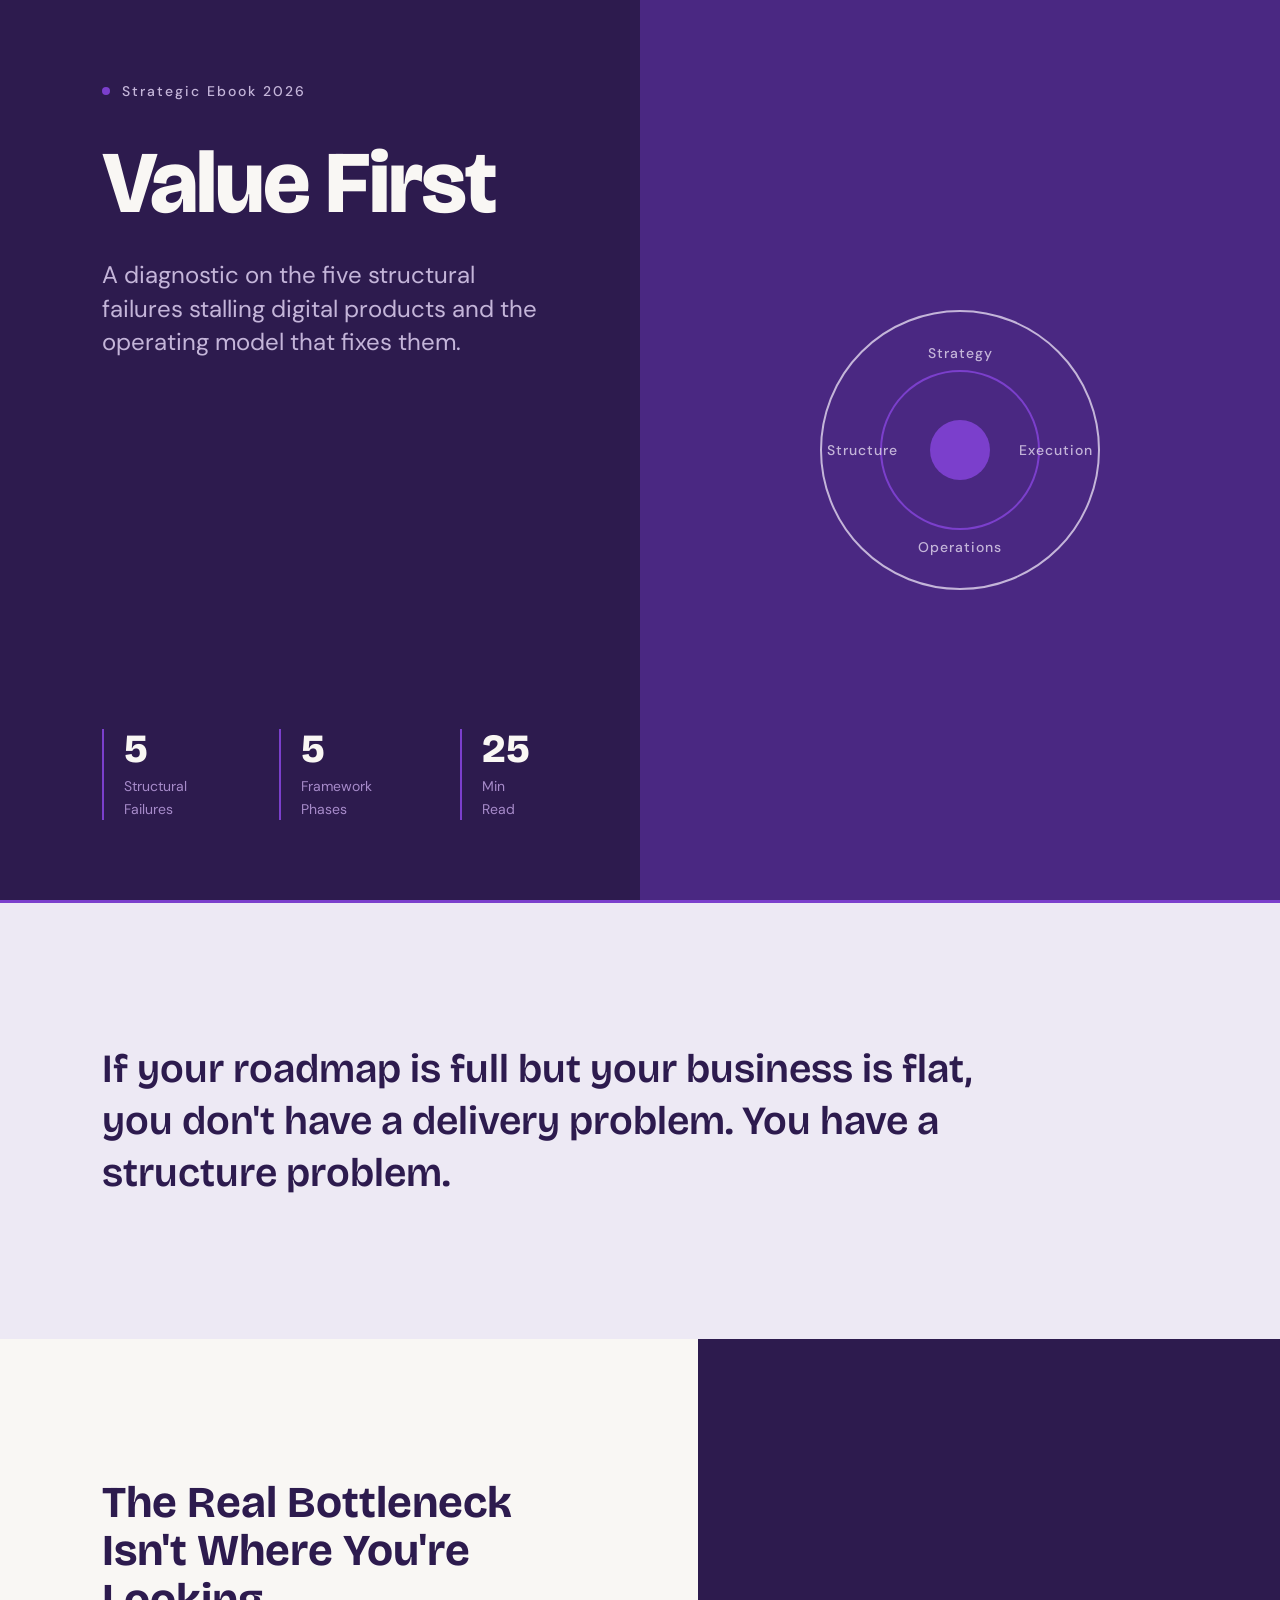
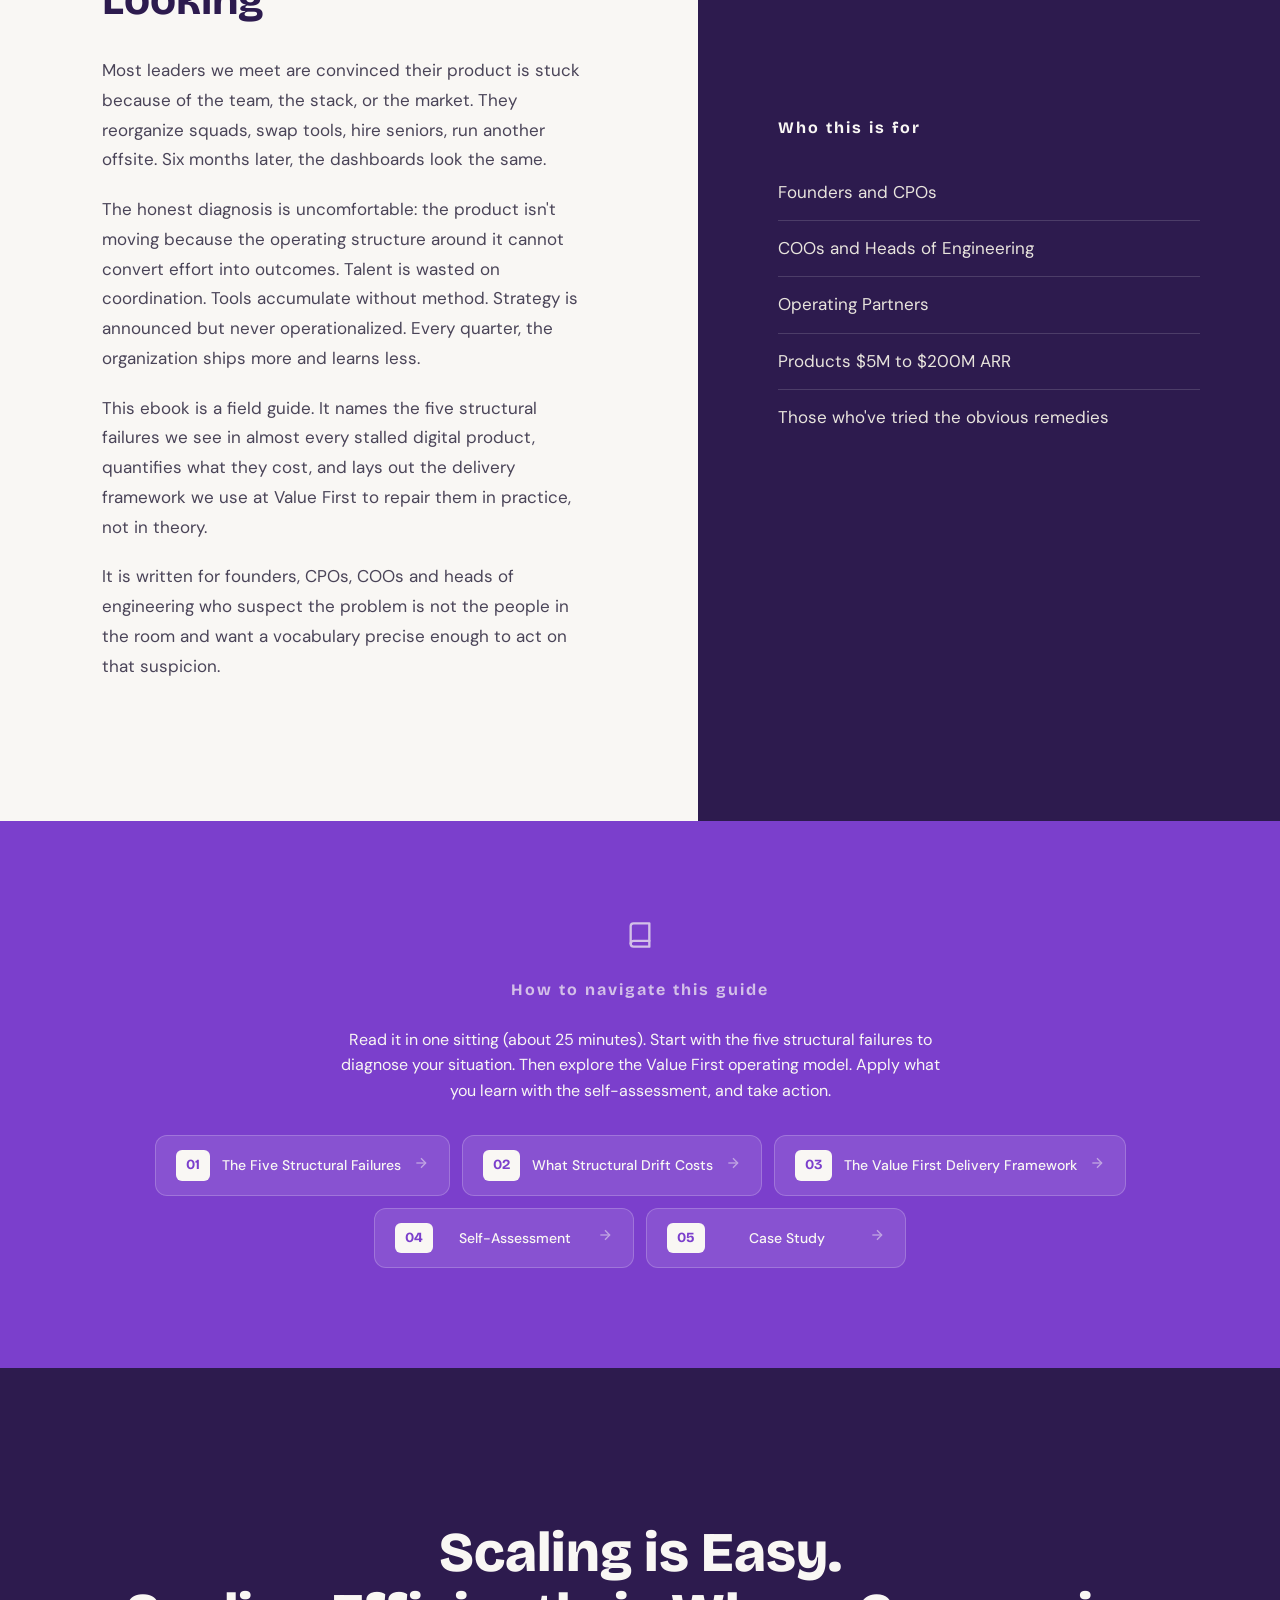
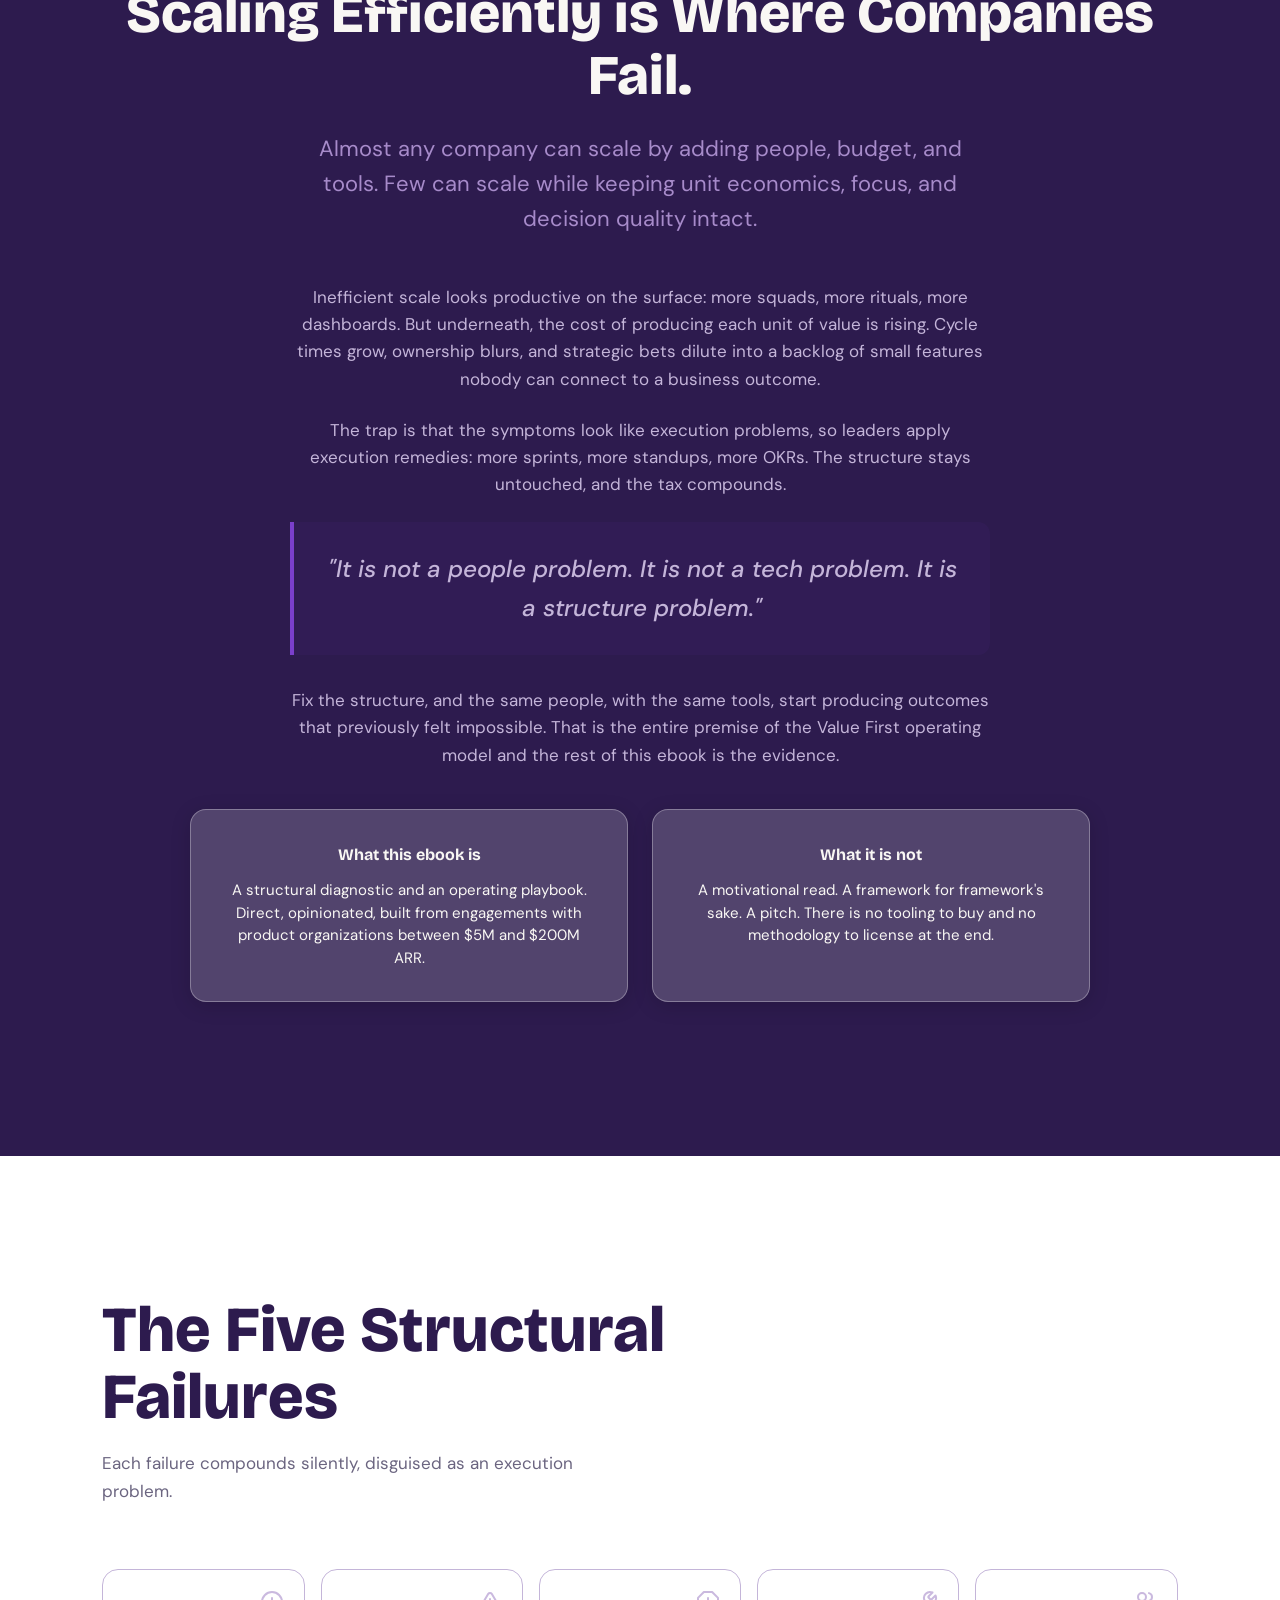
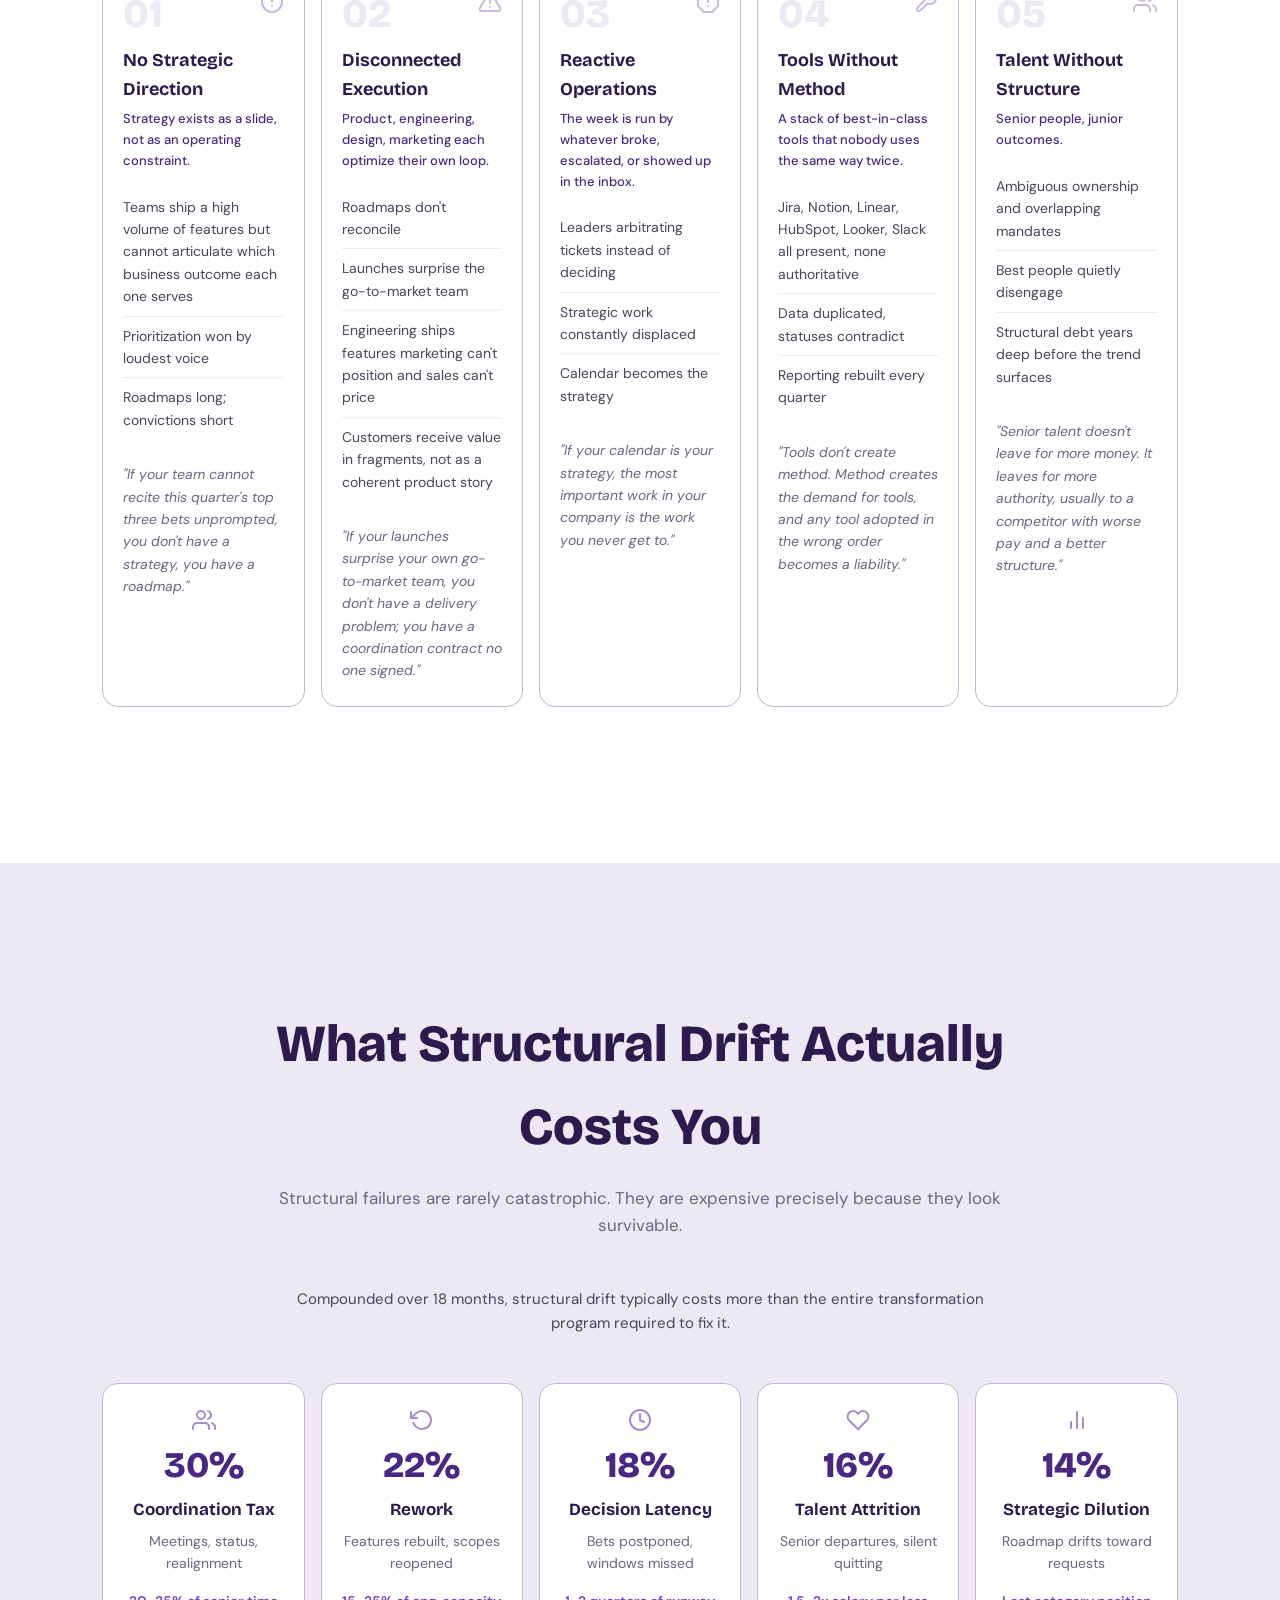
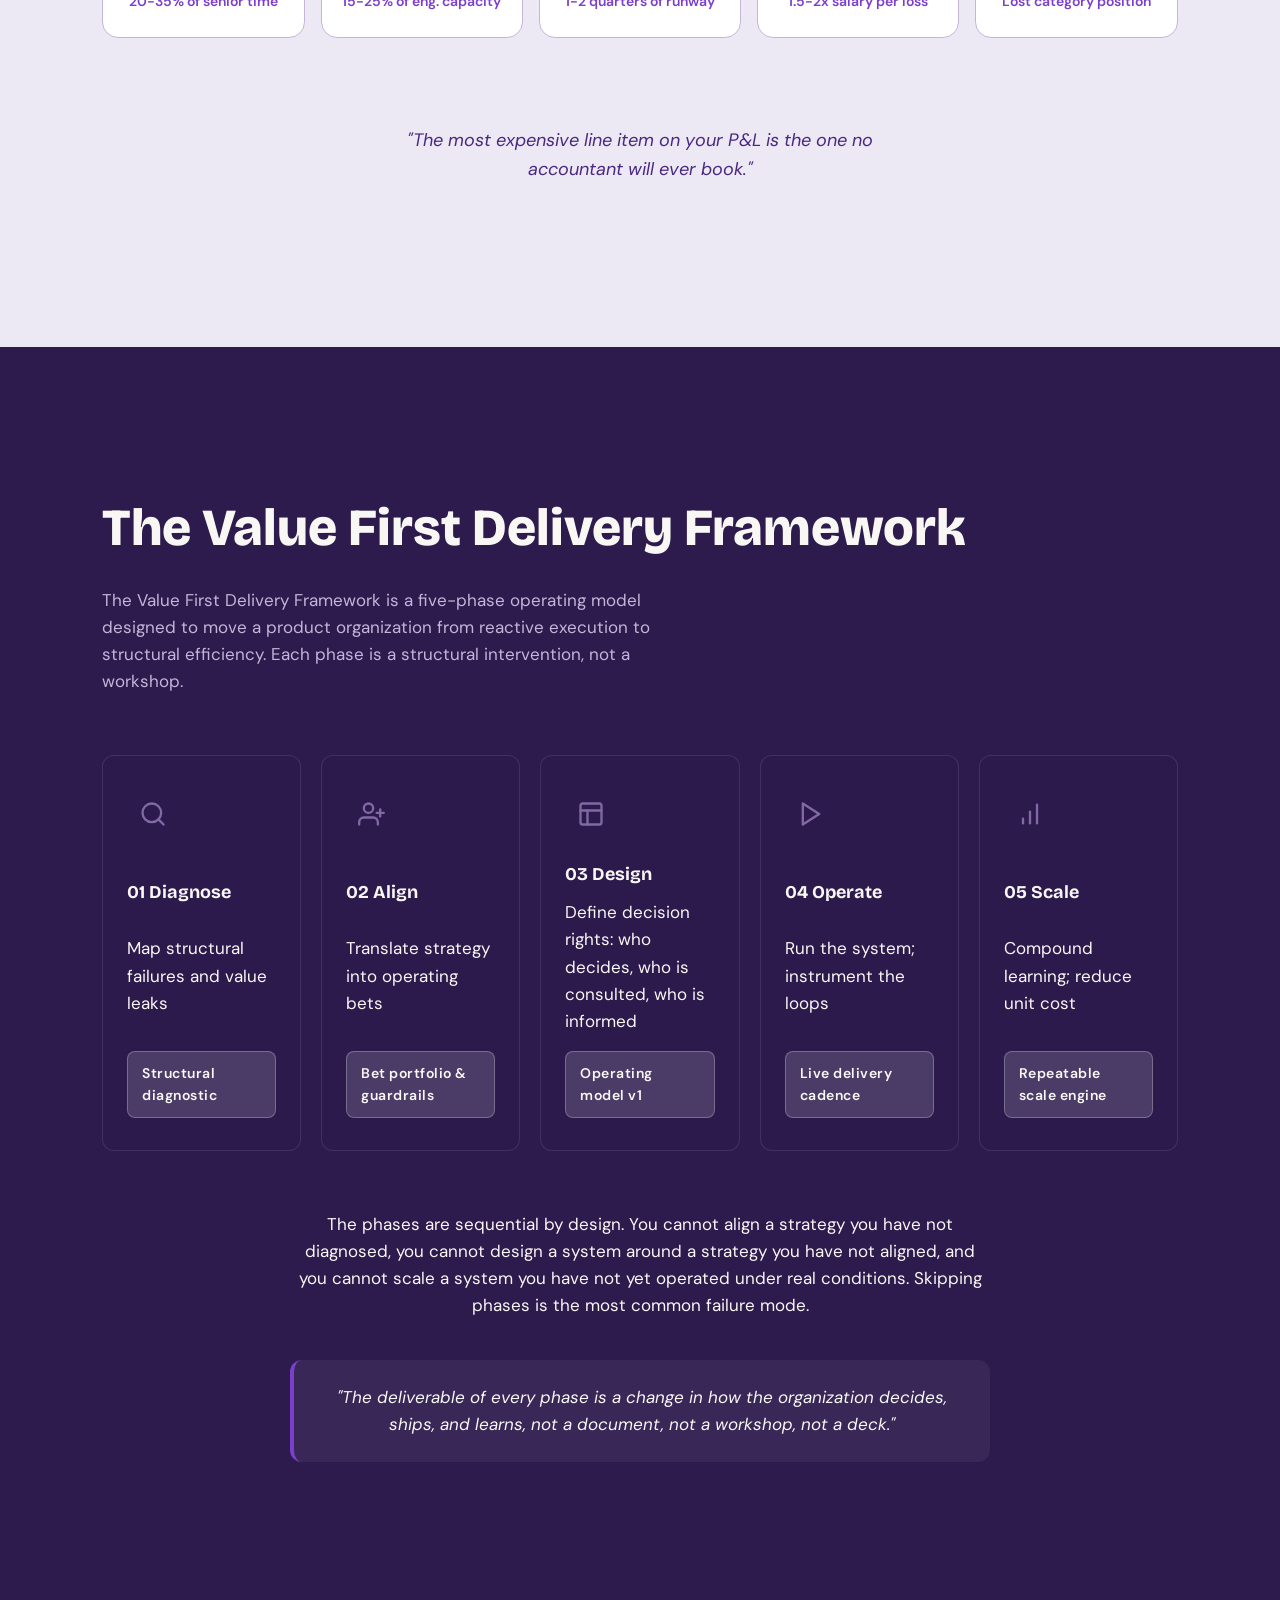
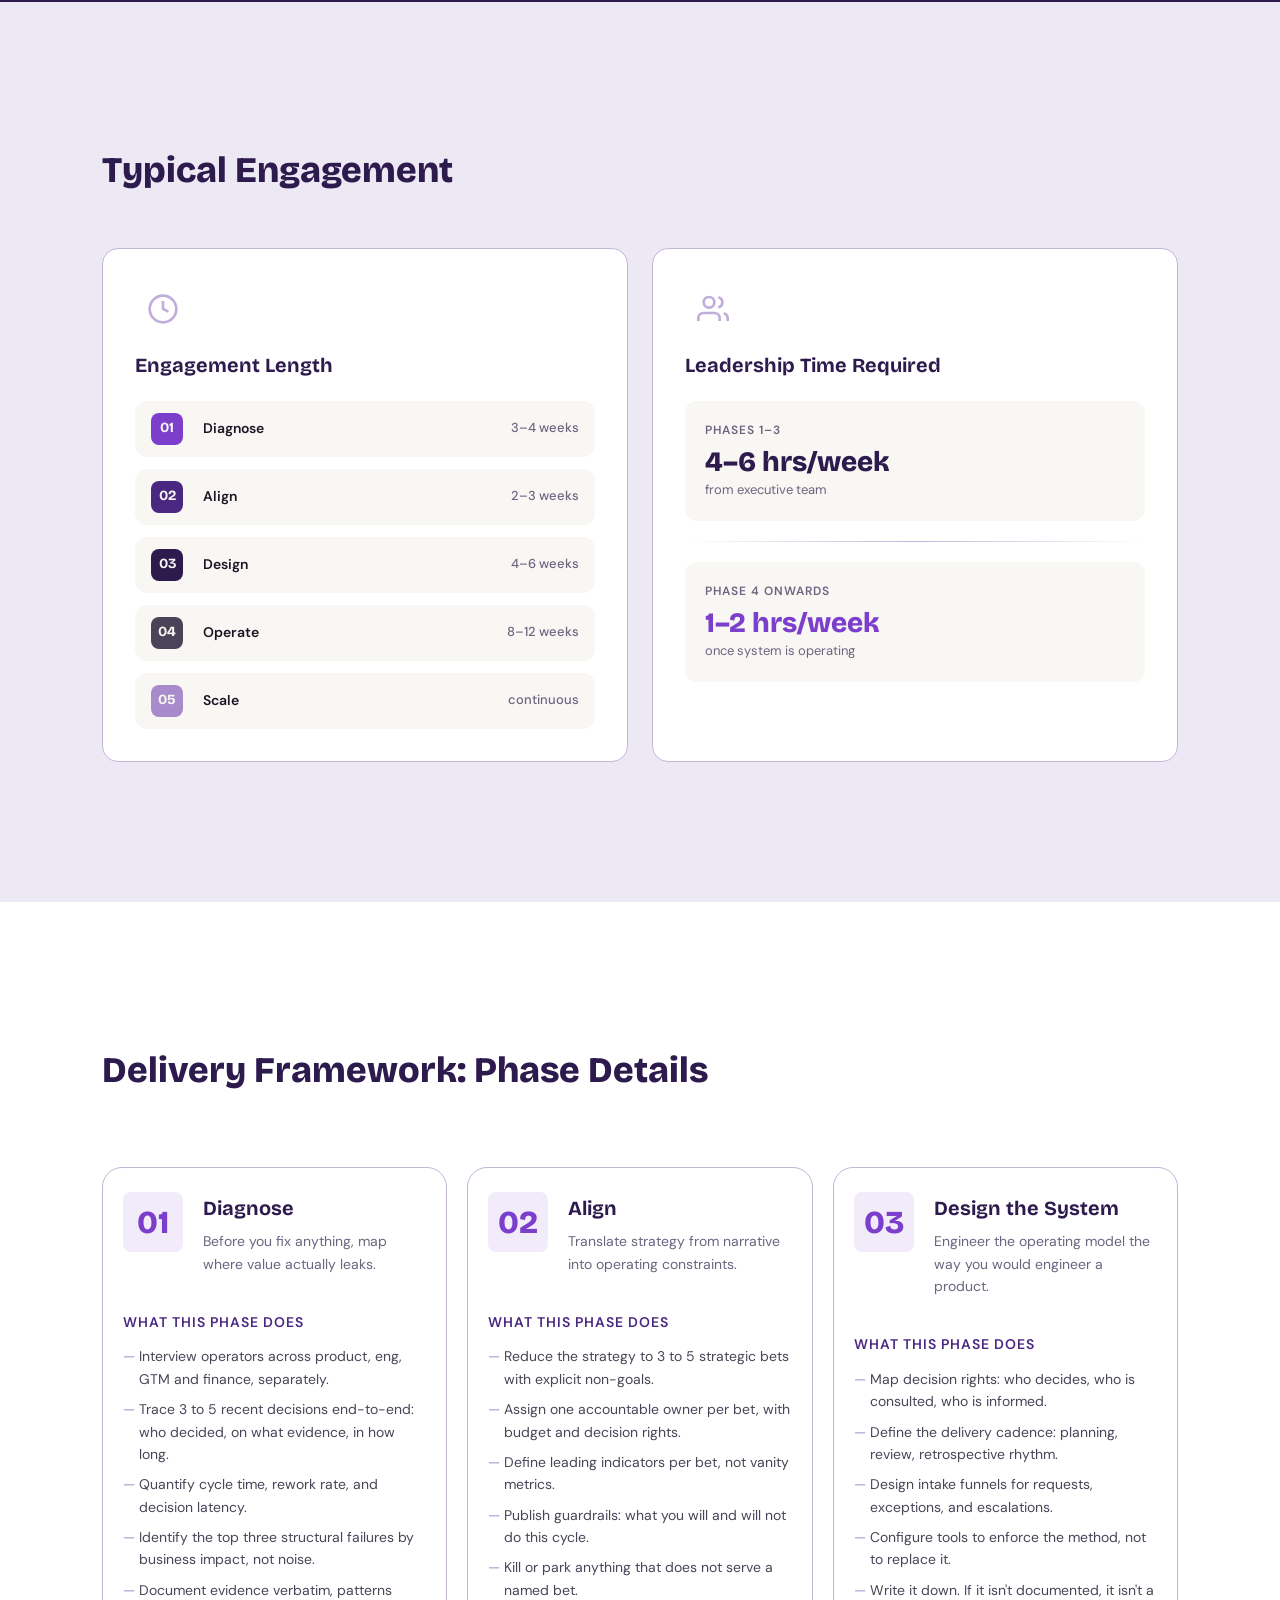
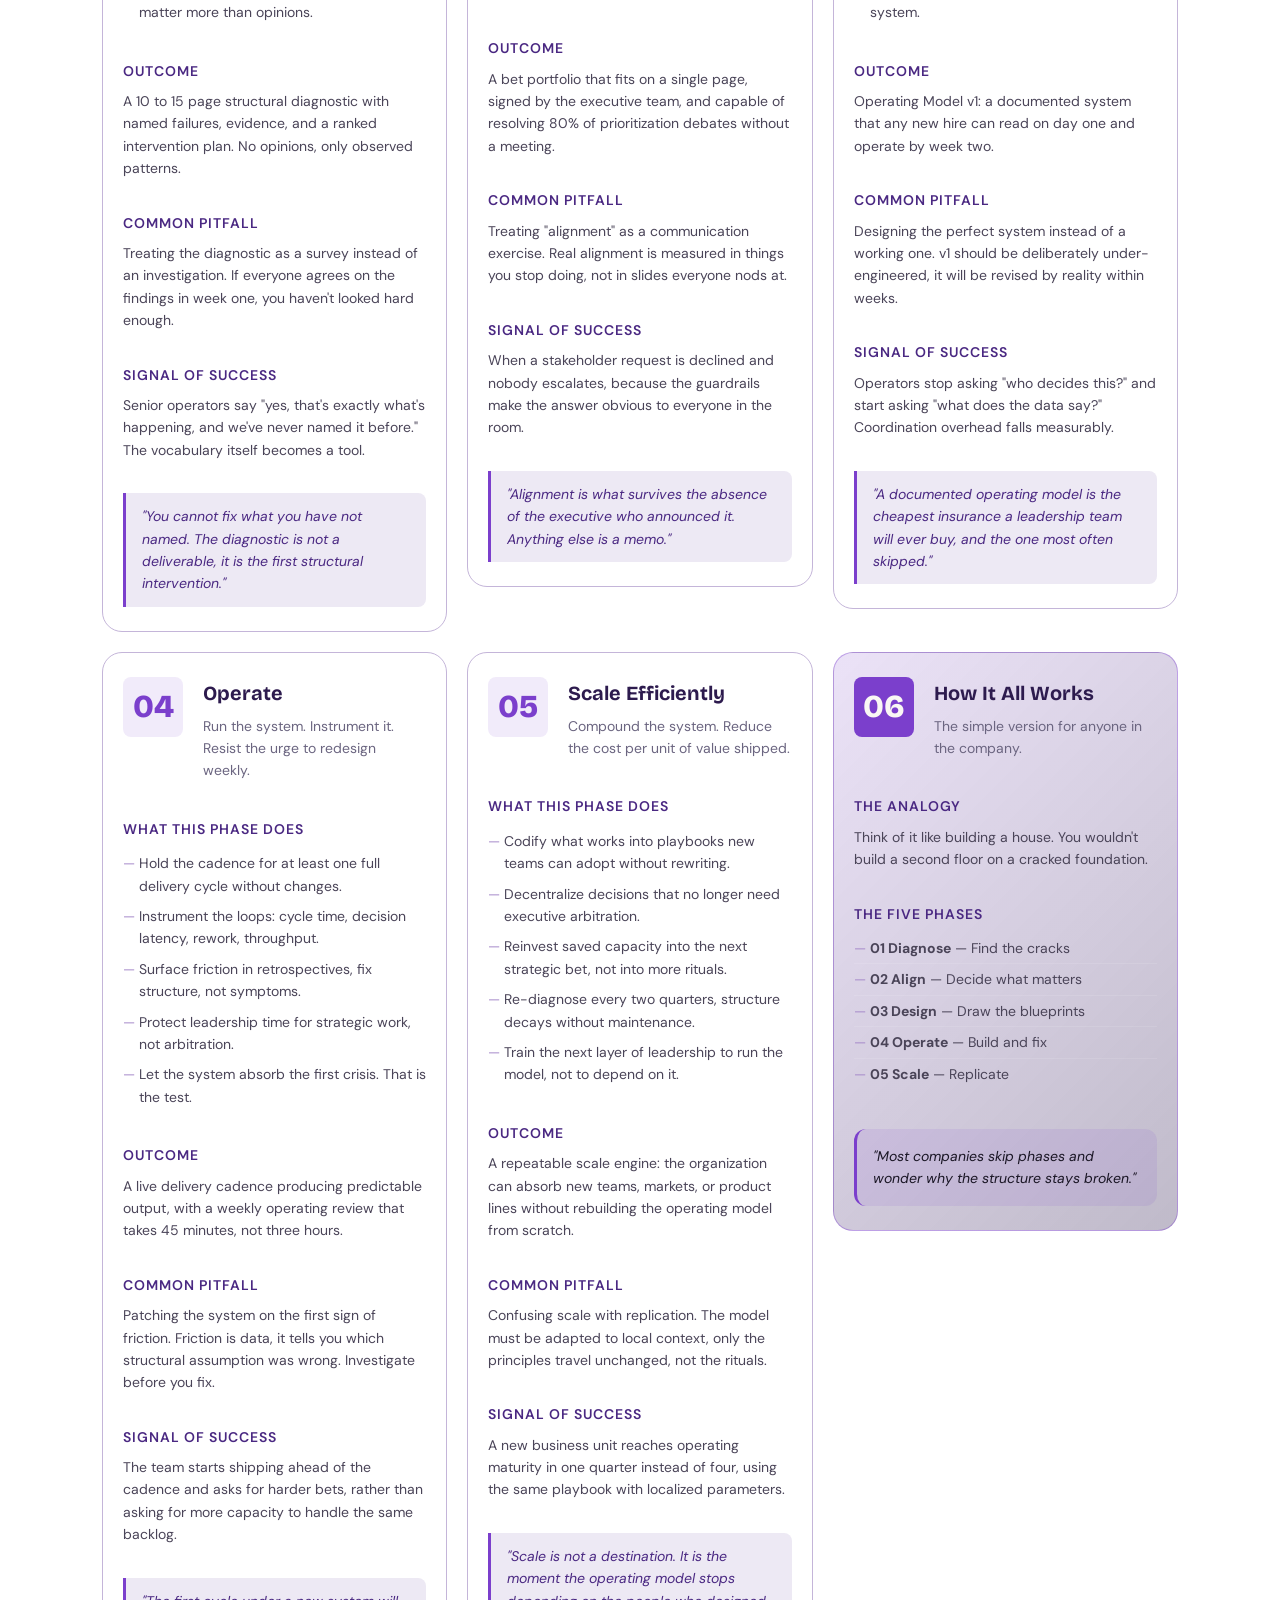
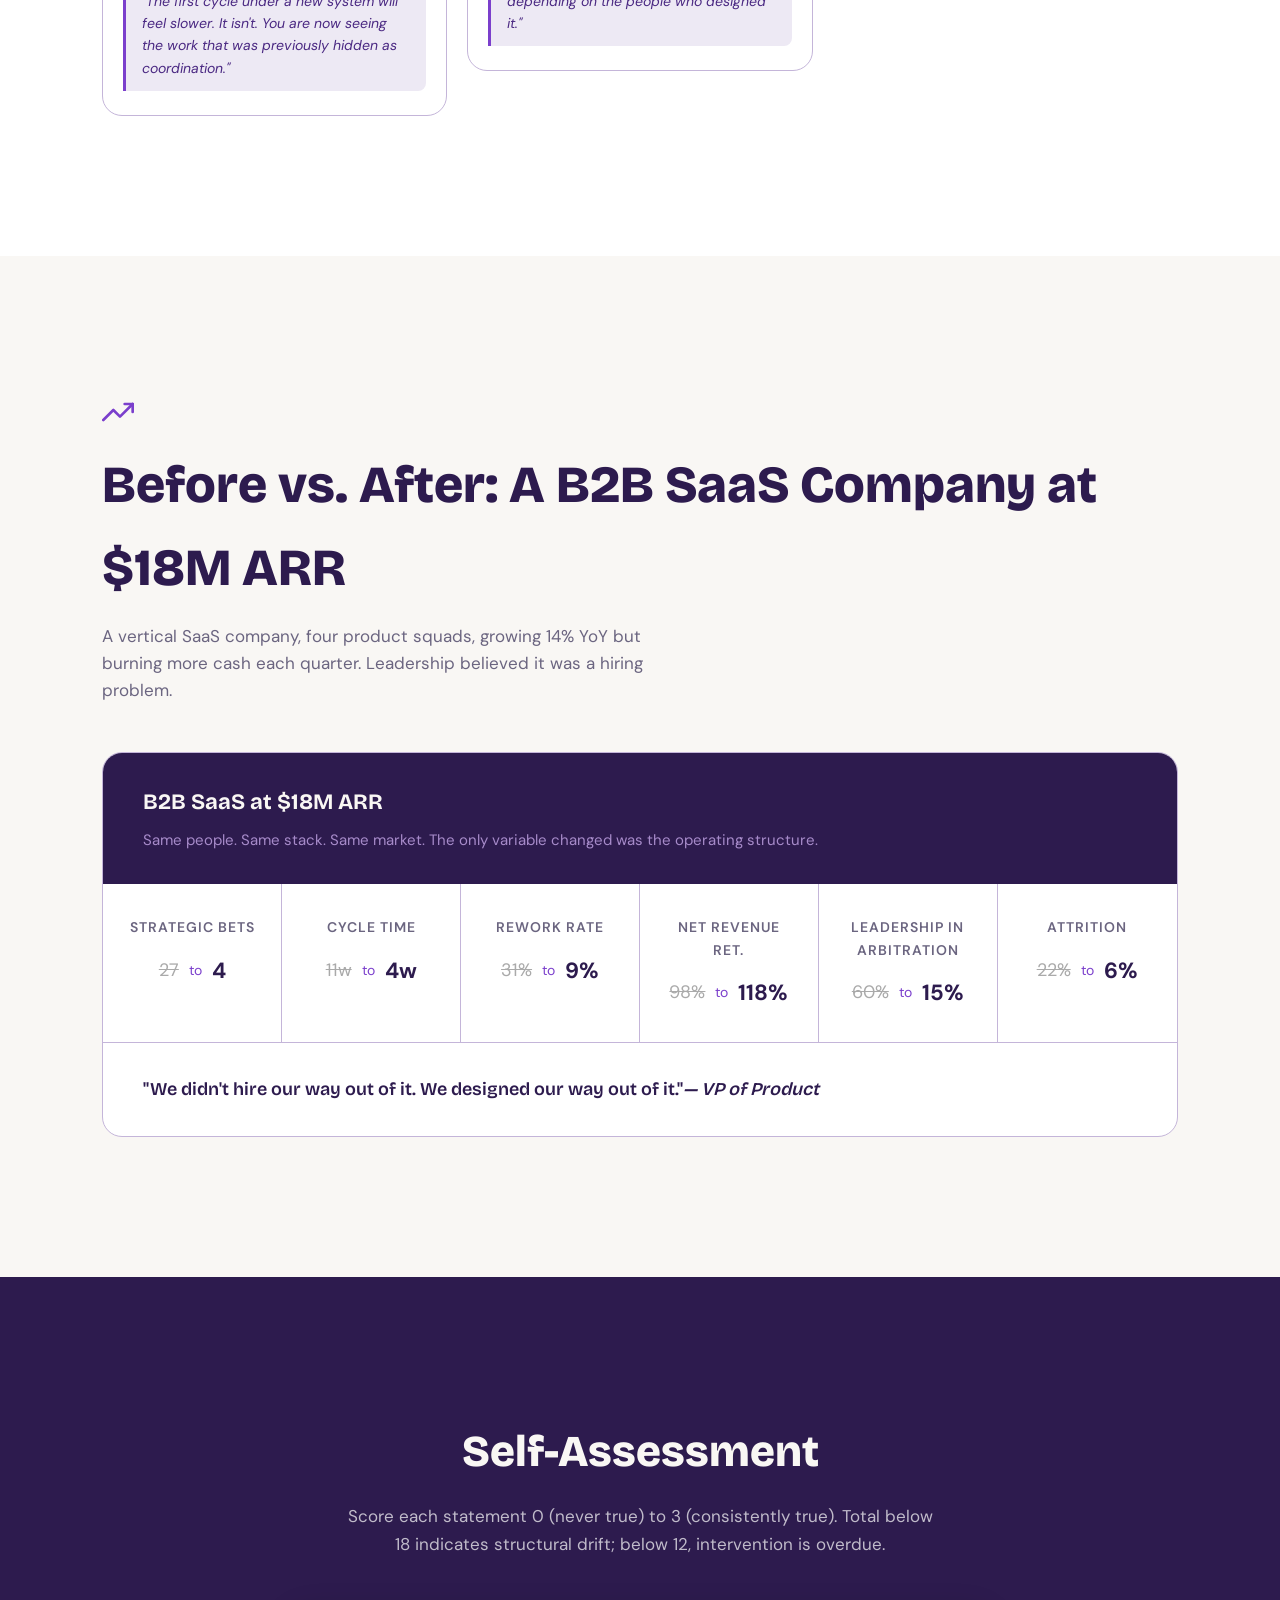
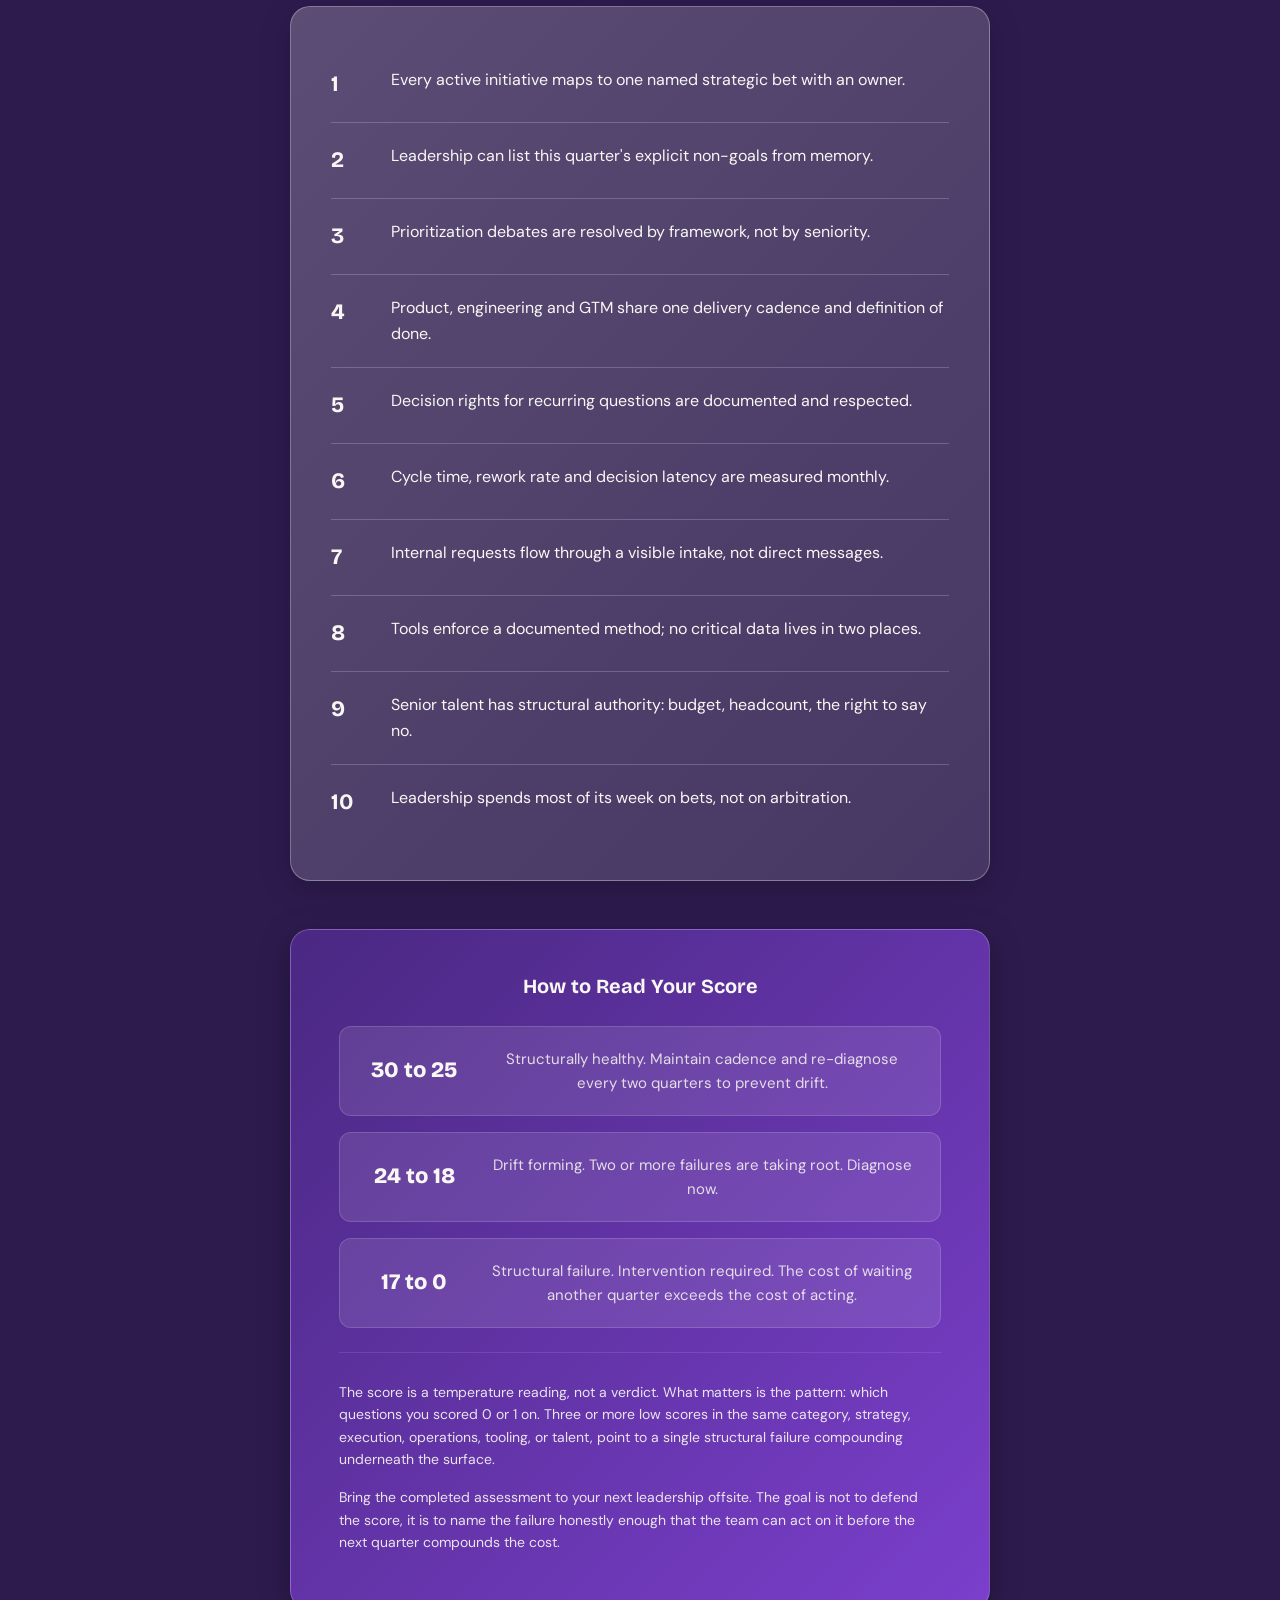
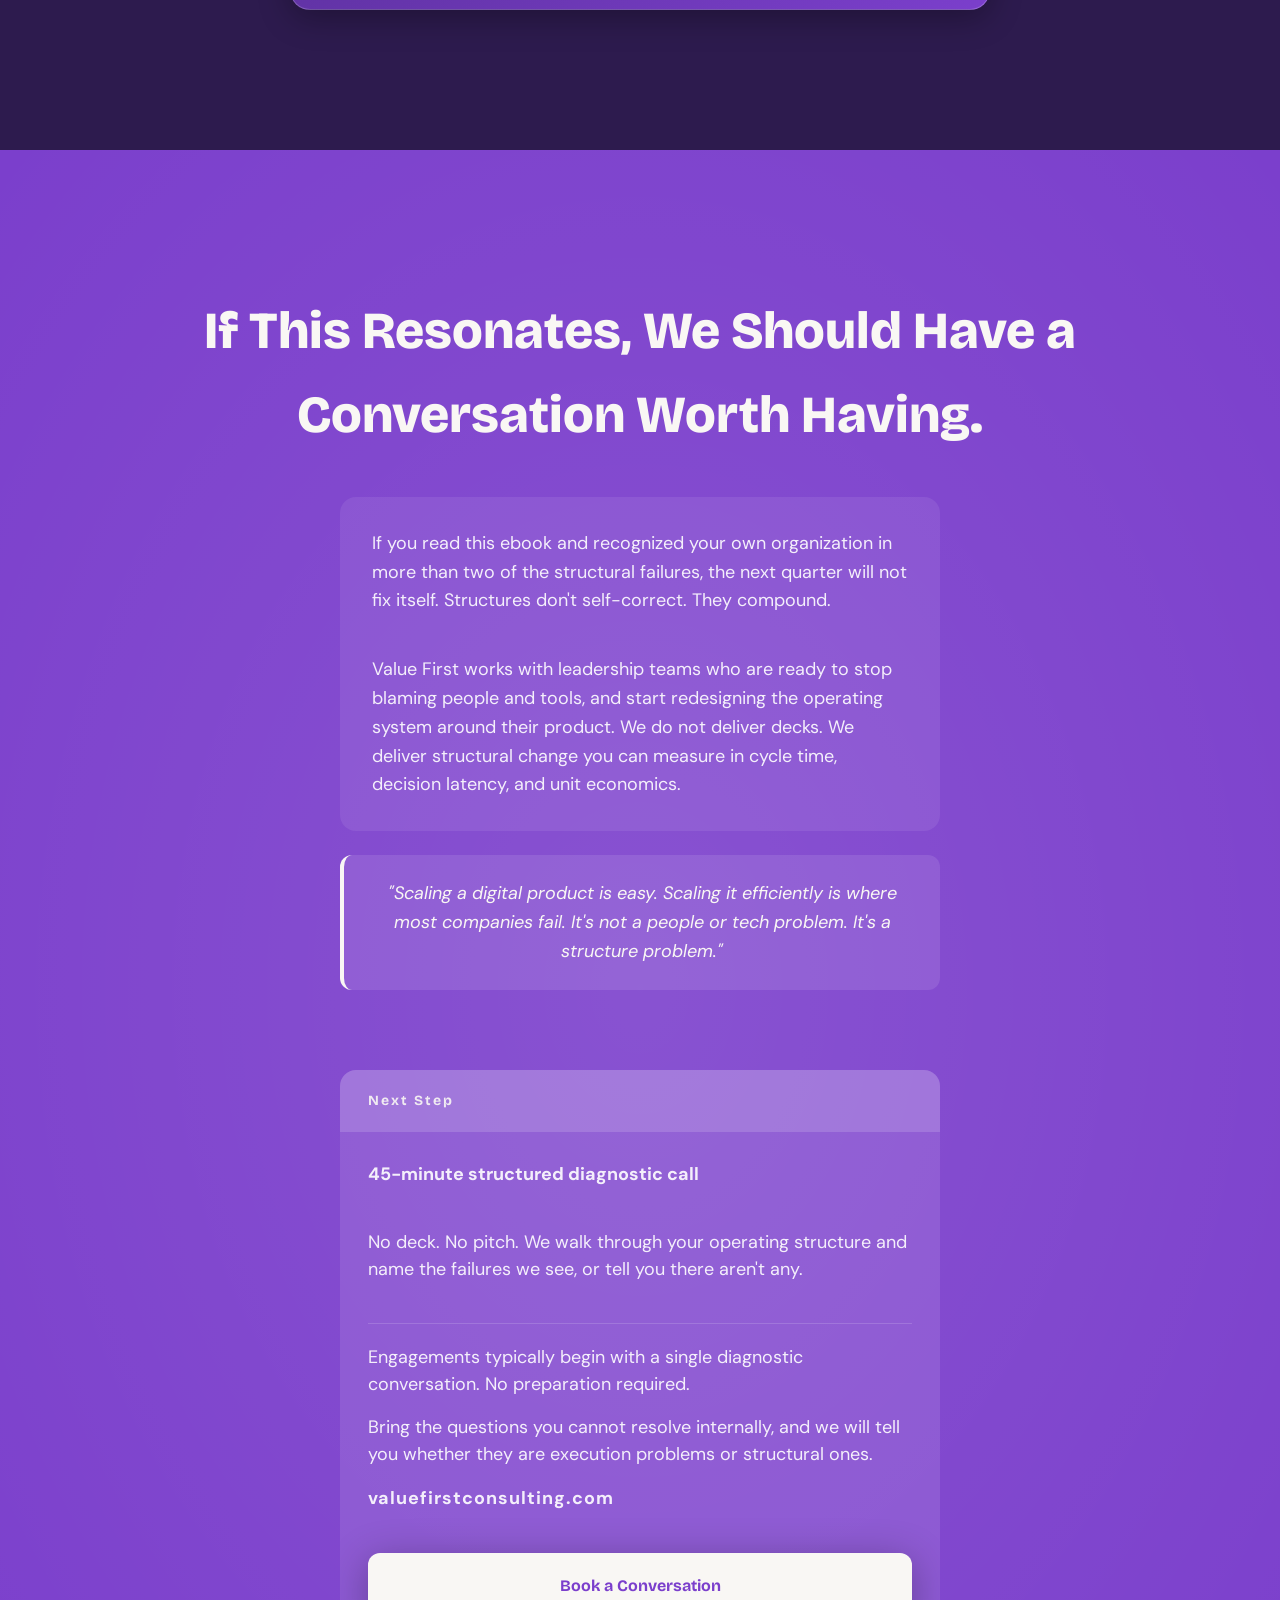
==== commit cc4b5e81: "fix: correct minor English grammar issues" ====
--- a/index.html
+++ b/index.html
@@ -232,7 +232,7 @@
                 <ul>
                     <li>Ambiguous ownership and overlapping mandates</li>
                     <li>Best people quietly disengage</li>
-                    <li>Structural debt years deep before trend surfaces</li>
+                    <li>Structural debt years deep before the trend surfaces</li>
                 </ul>
                 <p class="quote-small">"Senior talent doesn't leave for more money. It leaves for more authority, usually to a competitor with worse pay and a better structure."</p>
             </div>
@@ -367,7 +367,7 @@
                         <ul>
                             <li>Ambiguous ownership and overlapping mandates</li>
                             <li>Best people quietly disengage</li>
-                            <li>Structural debt years deep before trend surfaces</li>
+                            <li>Structural debt years deep before the trend surfaces</li>
                         </ul>
                     </div>
                     <div class="failure-section">
@@ -407,7 +407,7 @@
                 <div class="cost-percent">30%</div>
                 <div class="cost-details">
                     <h4>Coordination Tax</h4>
-                    <p>Meetings, status, re-alignment</p>
+                    <p>Meetings, status, realignment</p>
                 </div>
                 <div class="cost-impact">20-35% of senior time</div>
             </div>
@@ -994,7 +994,7 @@
                 </svg>
             </div>
             <div class="case-header-text">
-                <h2>Before vs. After: A B2B SaaS at $18M ARR</h2>
+                <h2>Before vs. After: A B2B SaaS Company at $18M ARR</h2>
                 <p class="case-subtitle">A vertical SaaS company, four product squads, growing 14% YoY but burning more cash each quarter. Leadership believed it was a hiring problem.</p>
             </div>
         </div>
@@ -1130,7 +1130,7 @@
     </section>
 
     <section class="cta-section">
-        <h2>If This Resonated, We Probably Have a Conversation Worth Having.</h2>
+        <h2>If This Resonates, We Should Have a Conversation Worth Having.</h2>
         <div class="cta-grid">
             <div class="cta-text-card">
                 <p>If you read this ebook and recognized your own organization in more than two of the structural failures, the next quarter will not fix itself. Structures don't self-correct. They compound.</p>
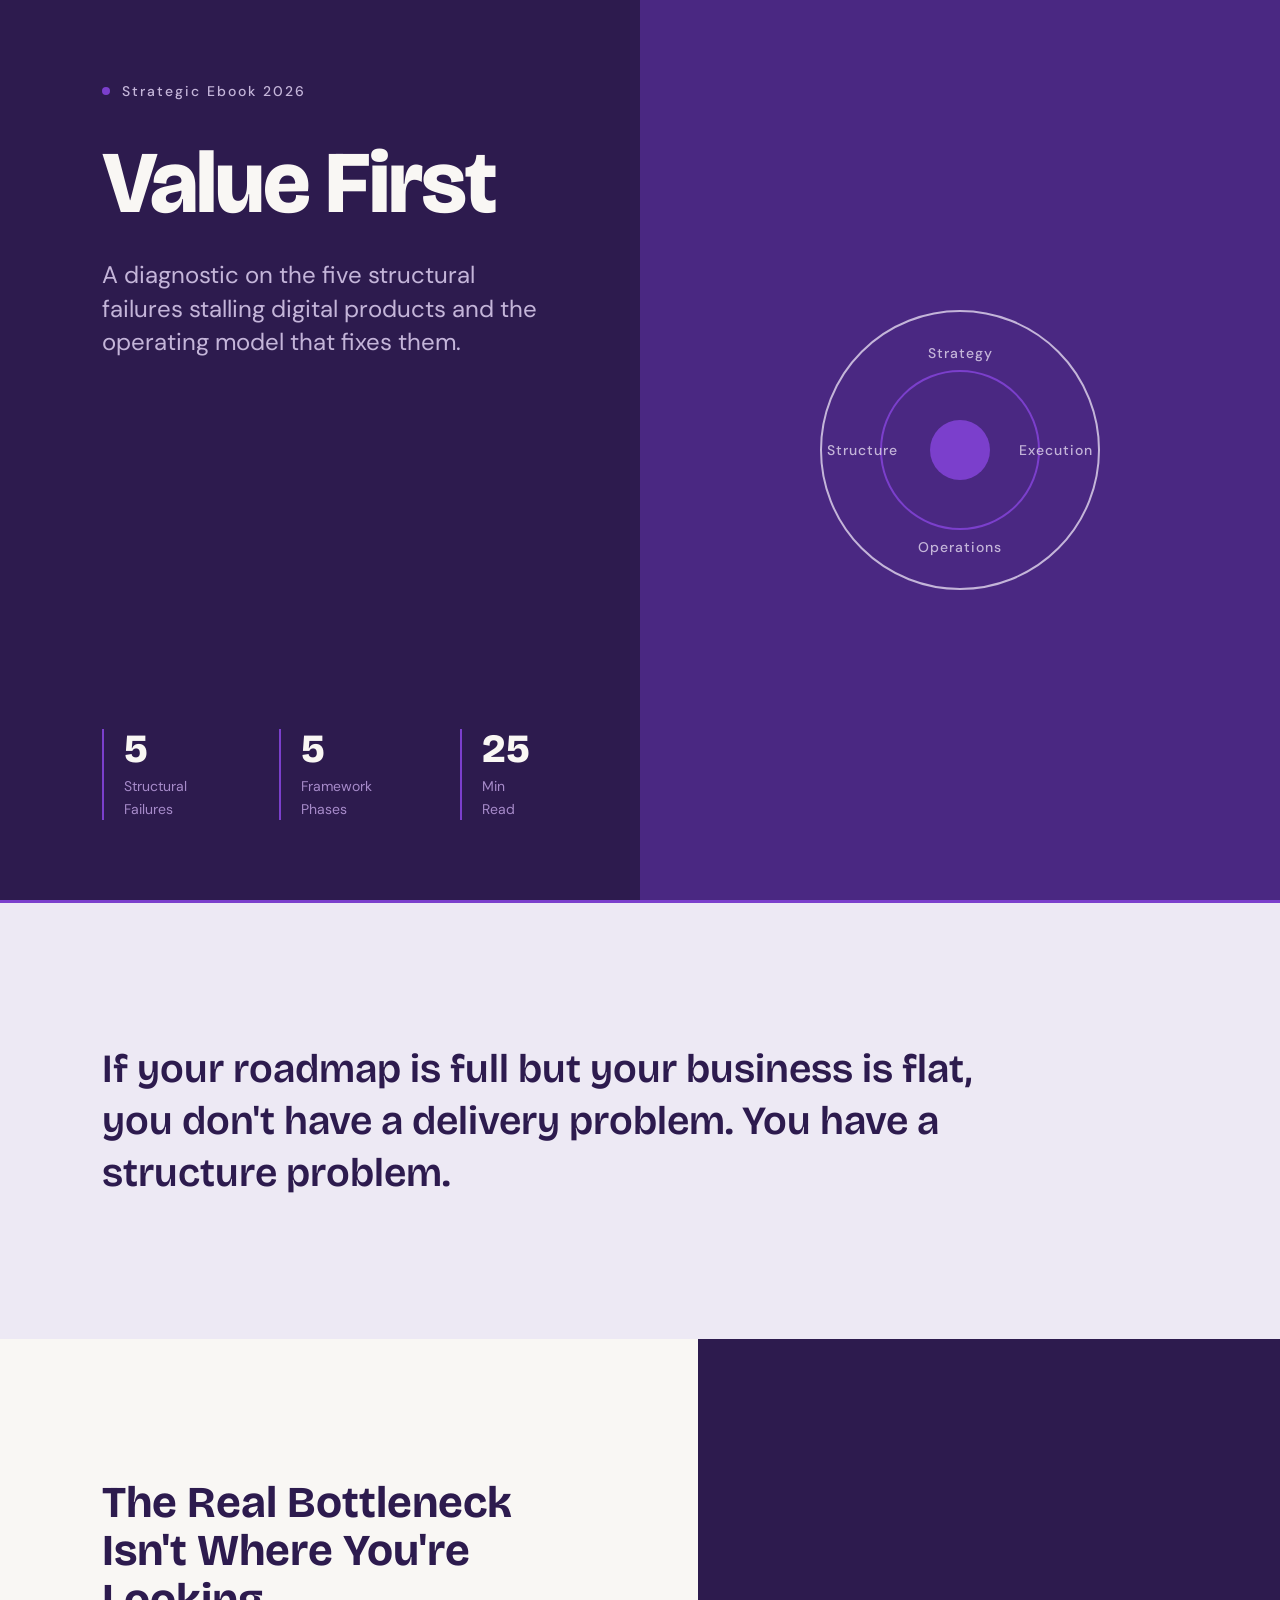
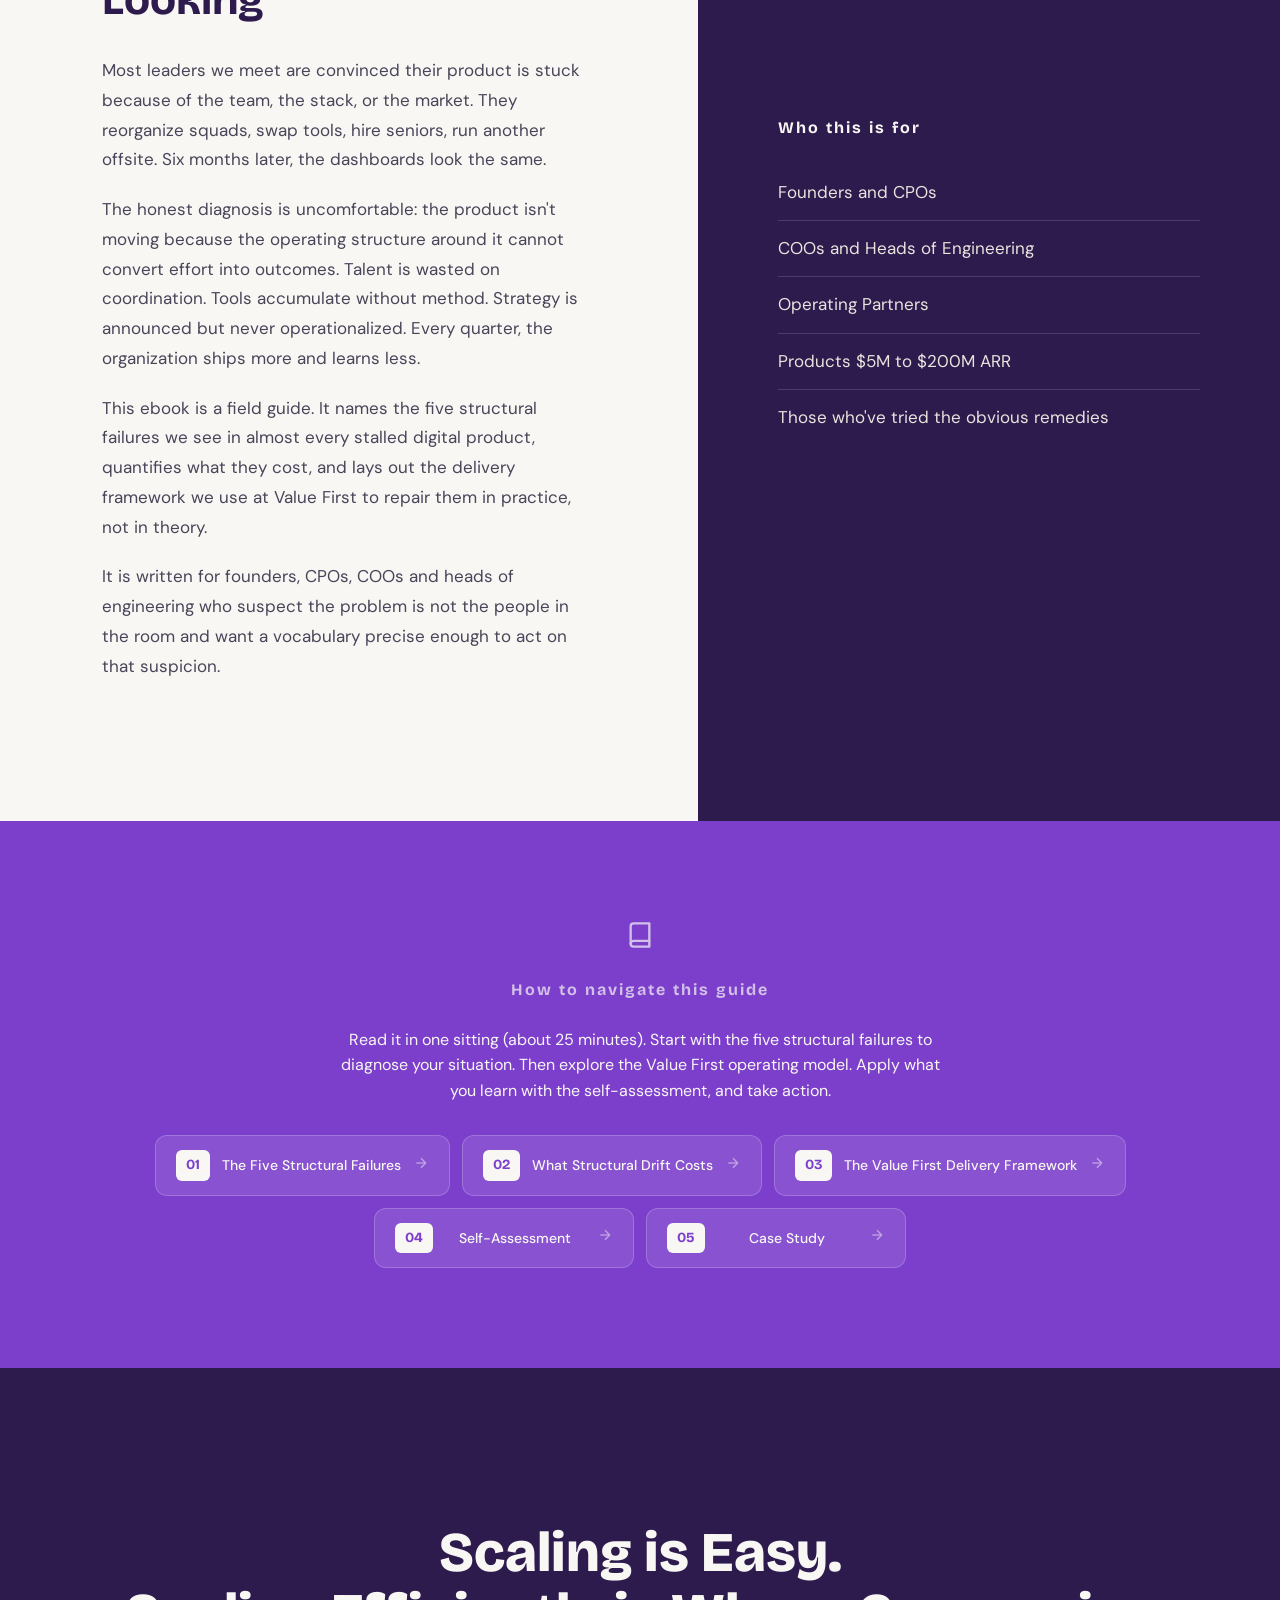
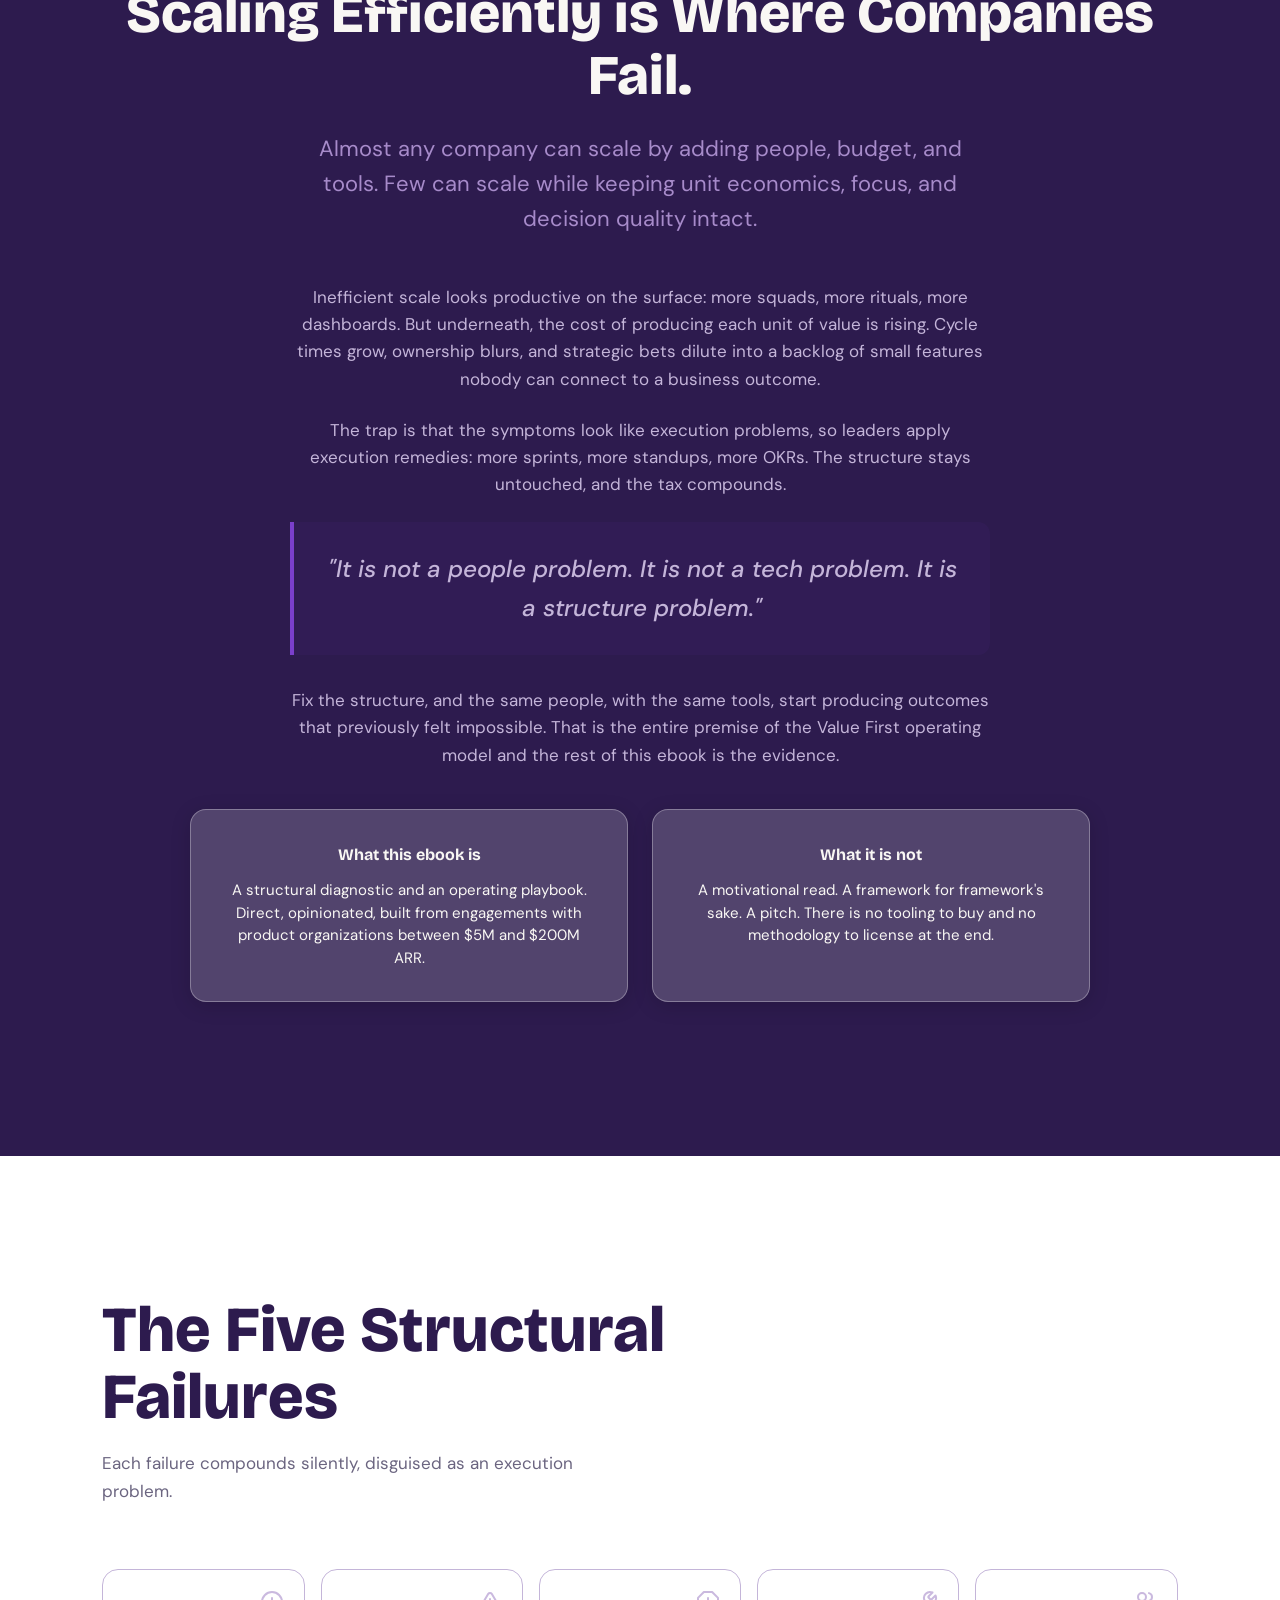
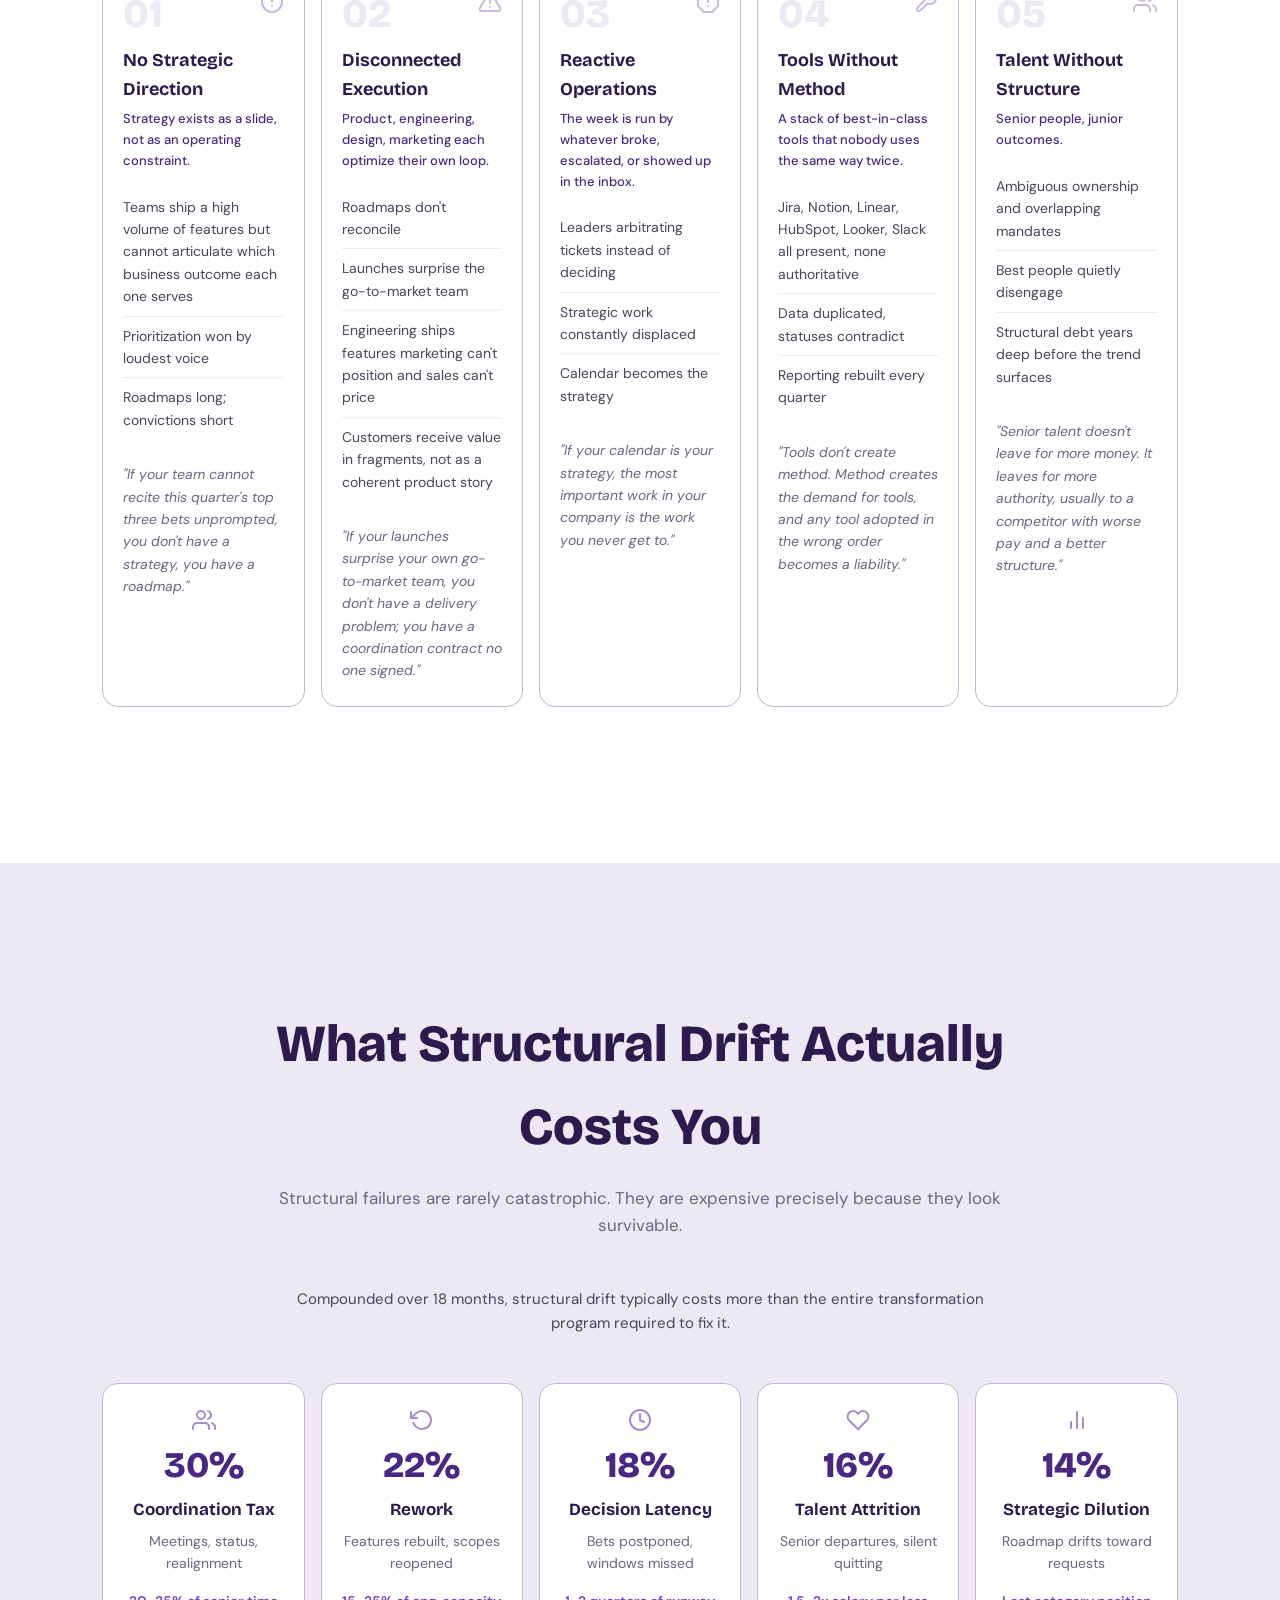
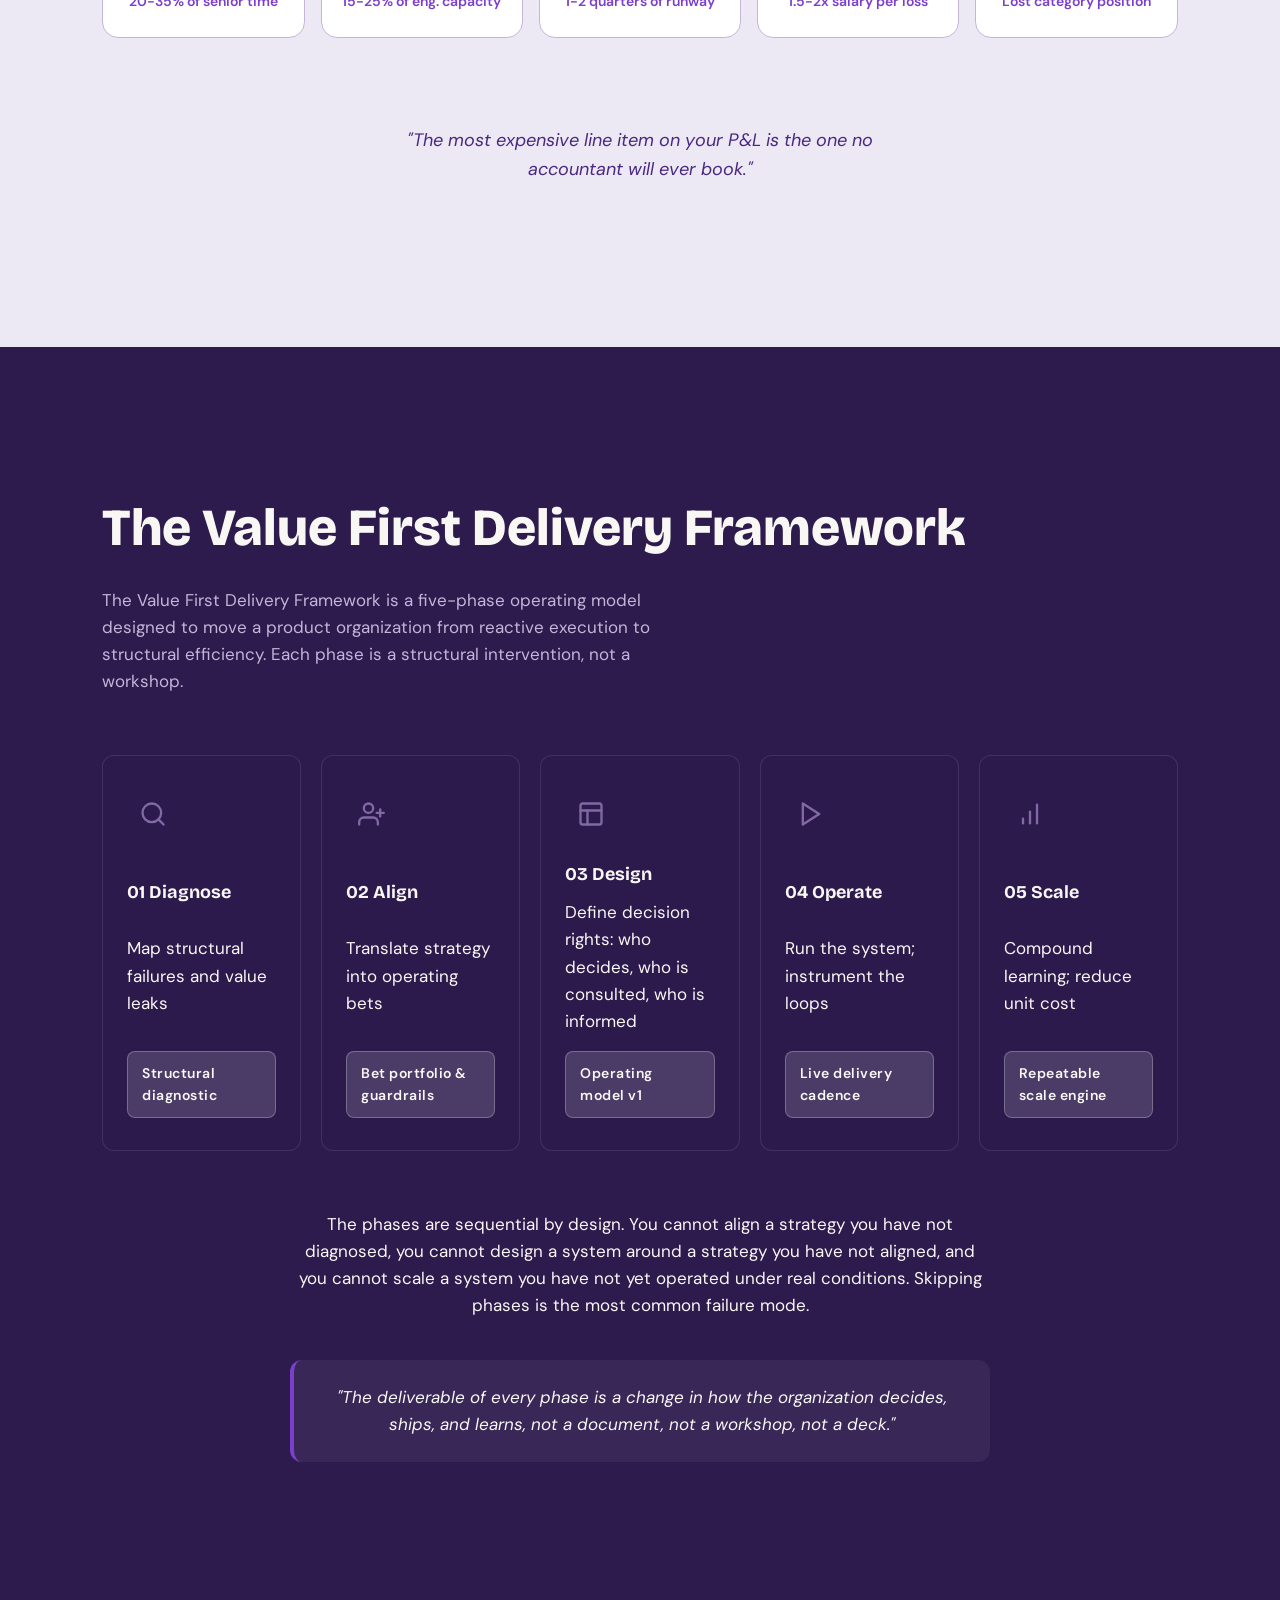
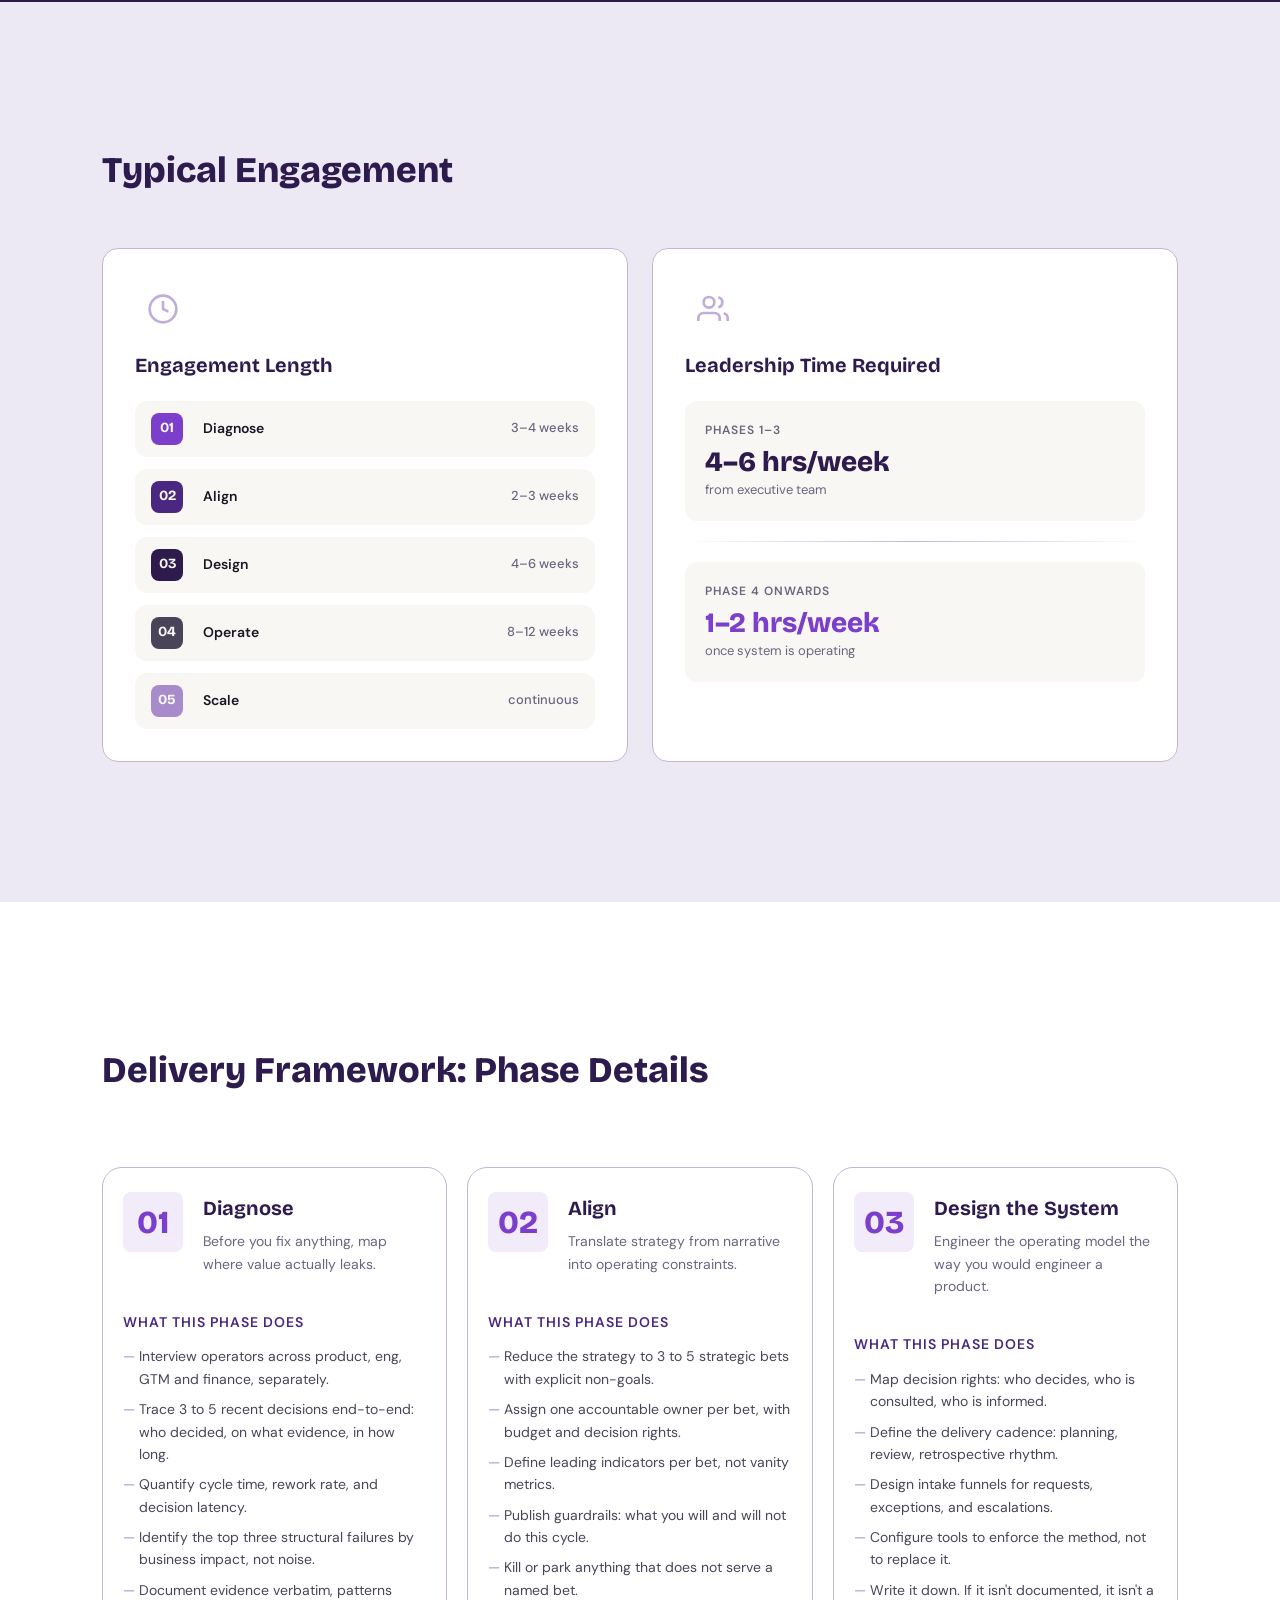
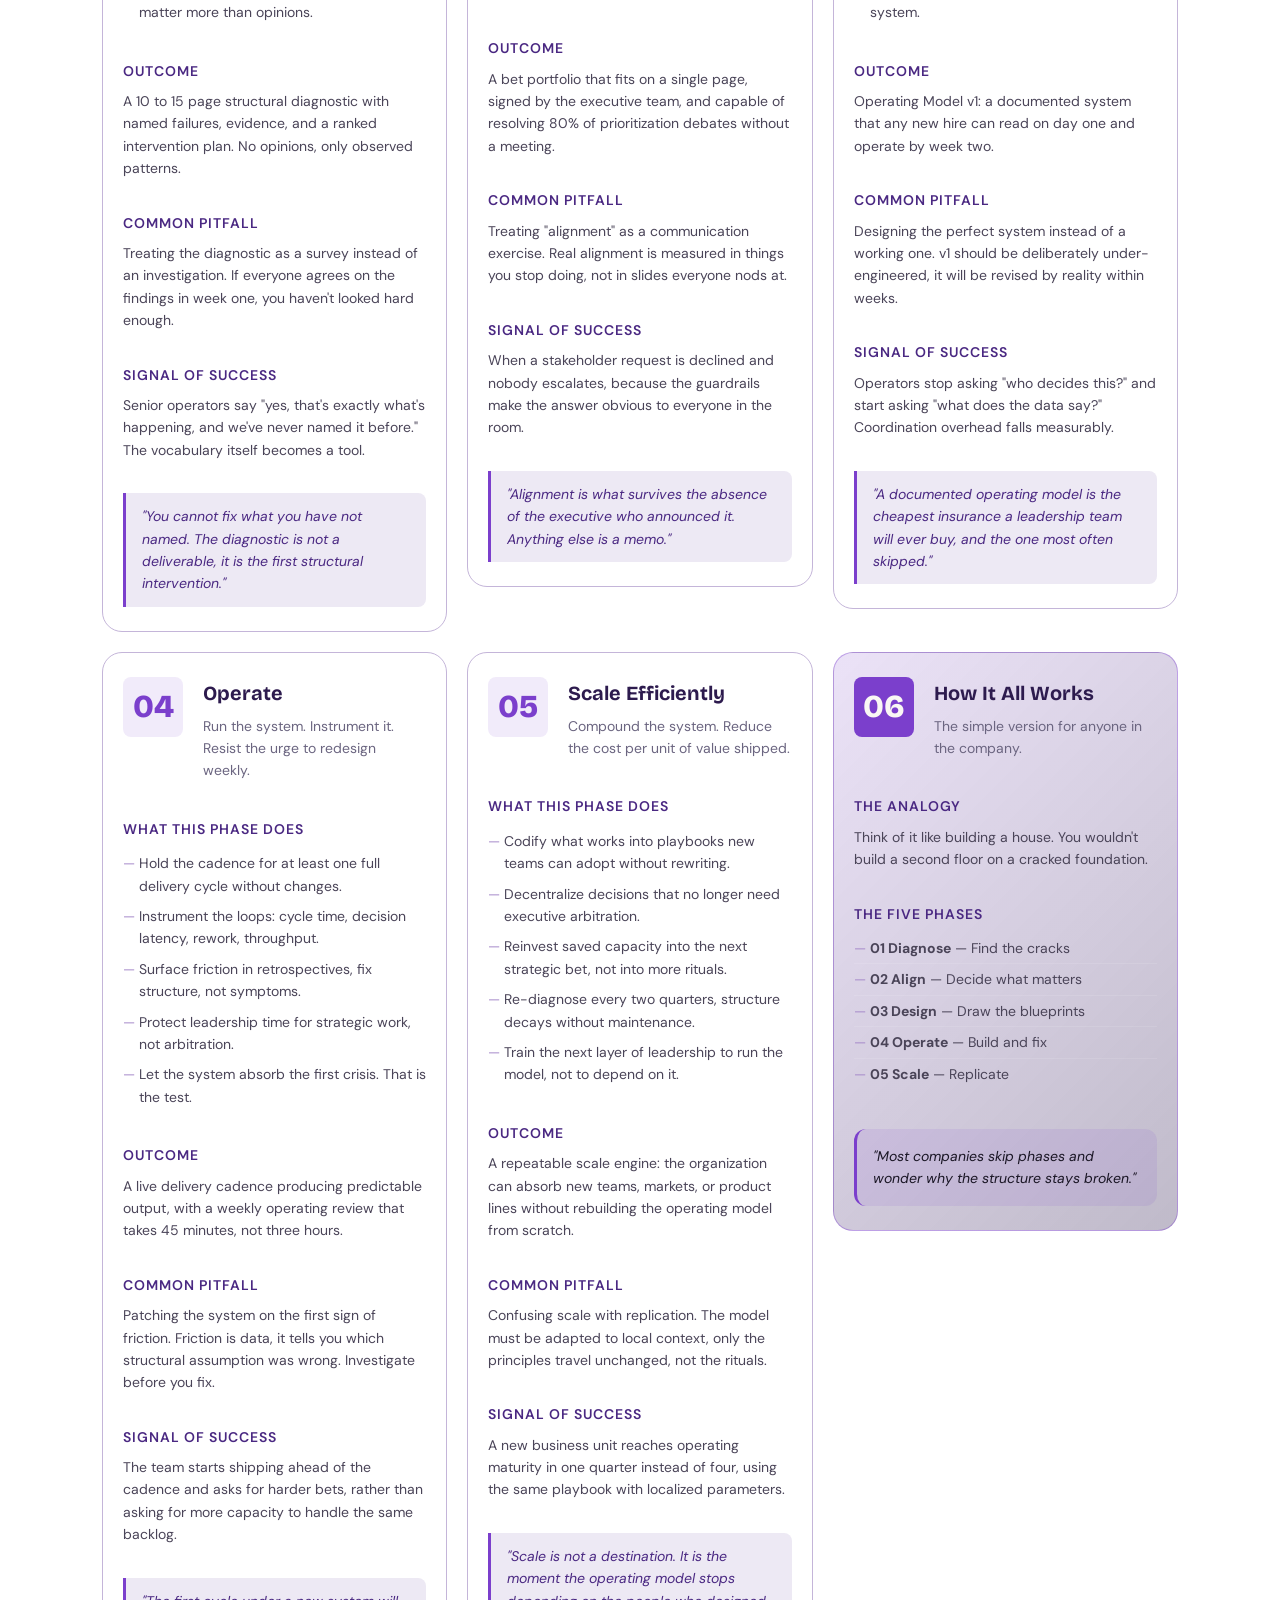
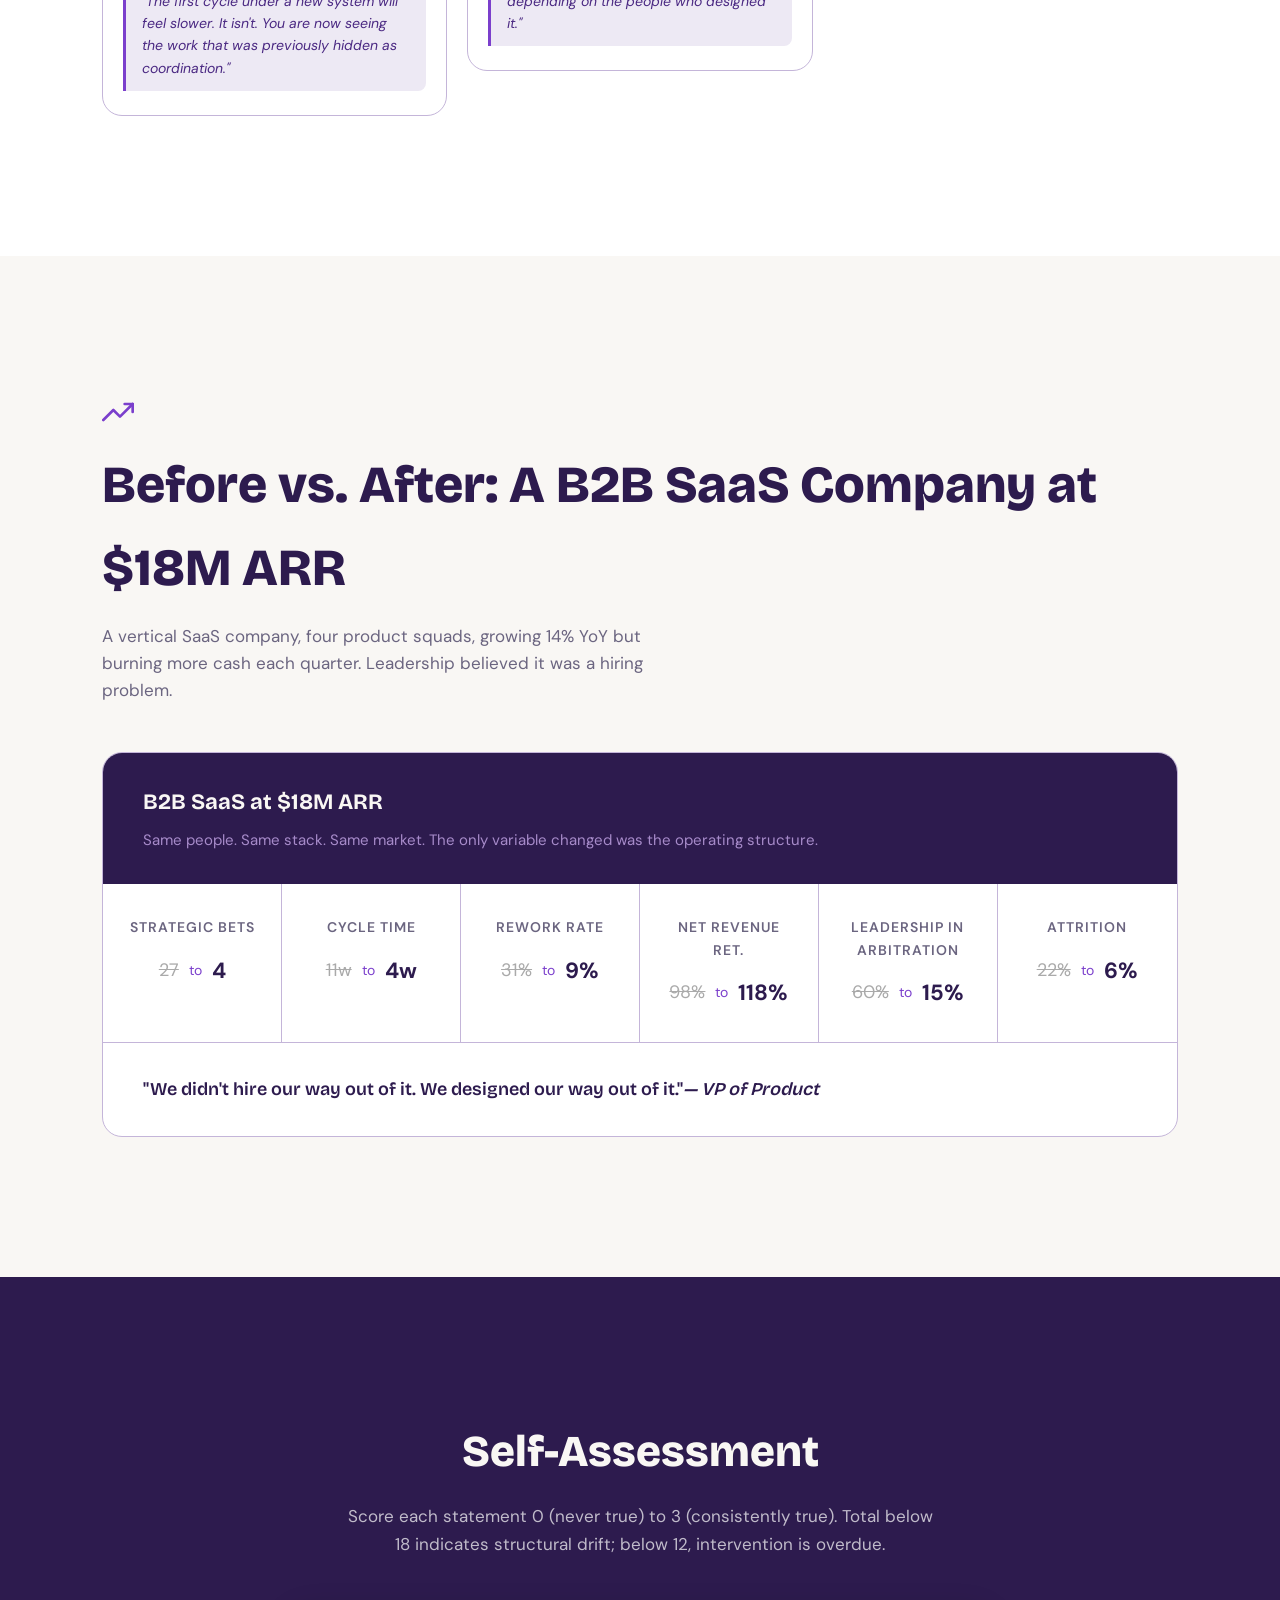
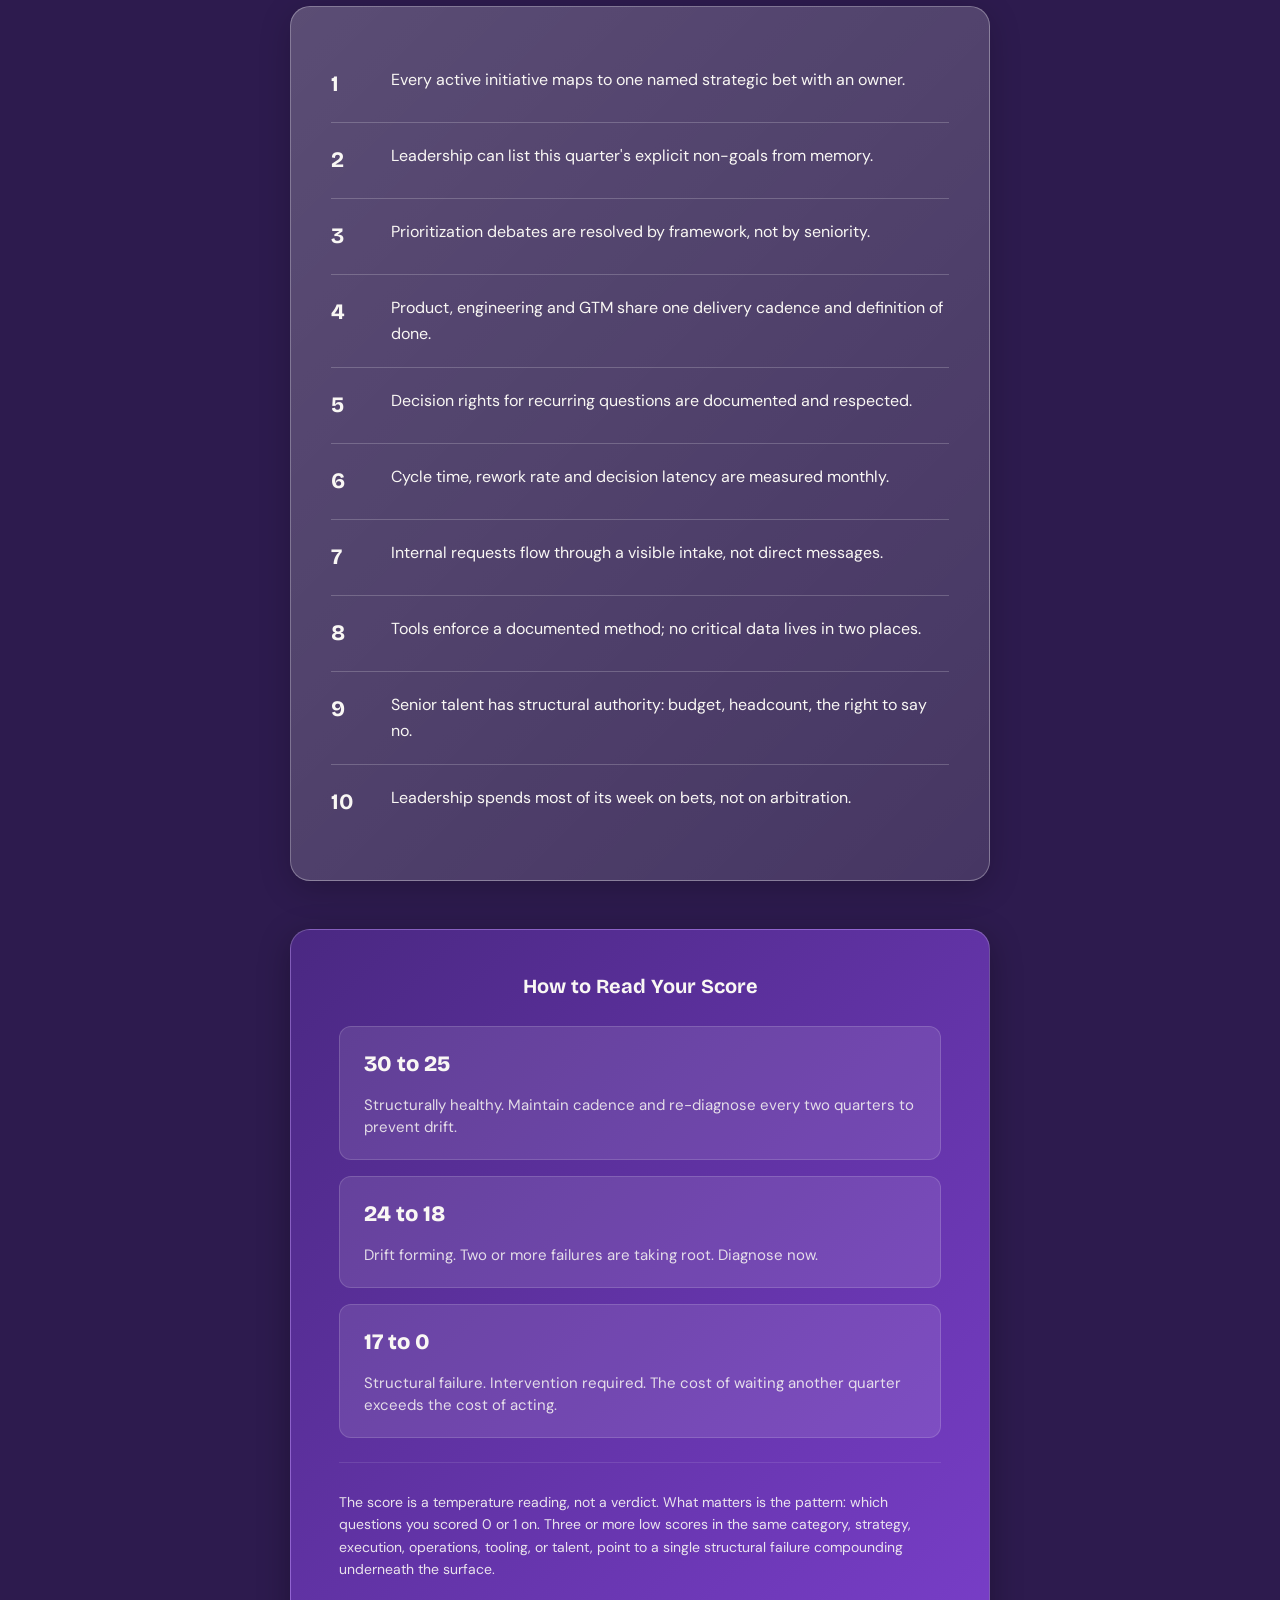
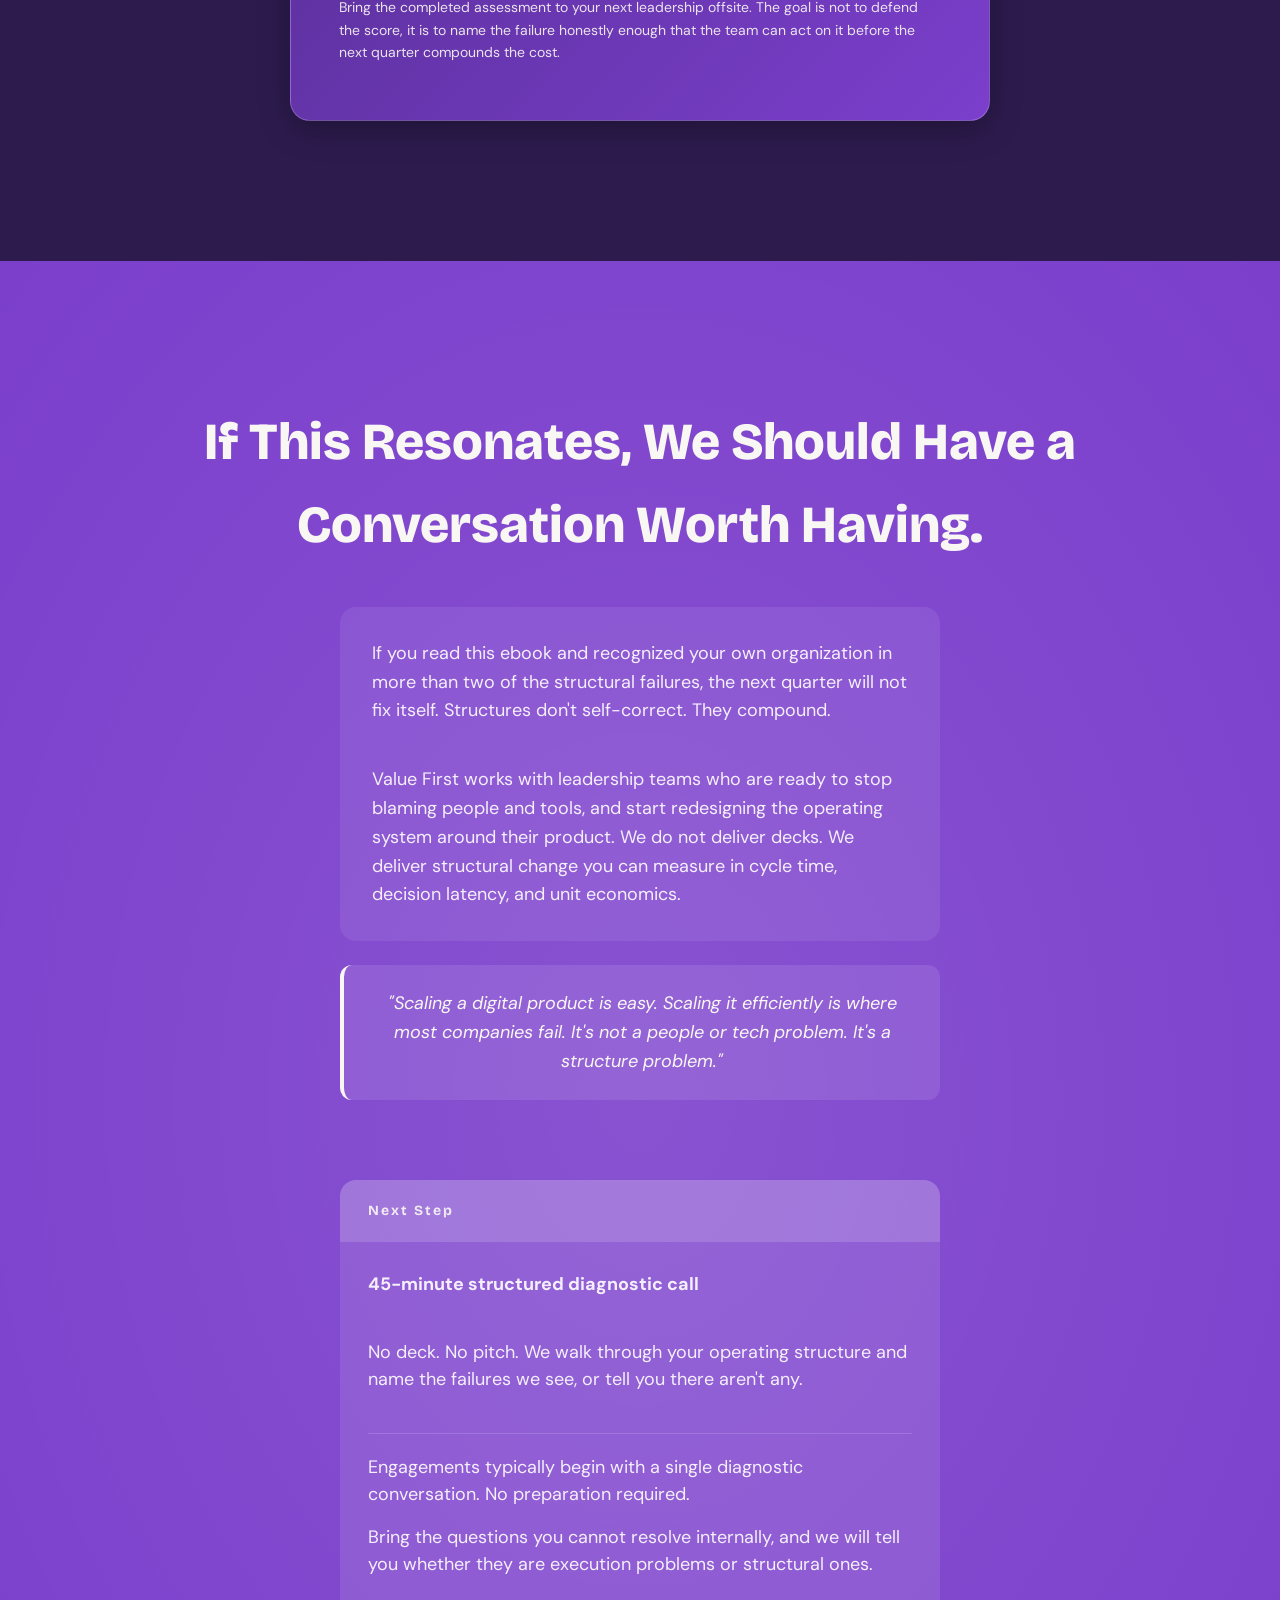
==== commit ff9d582f: "clean: remove redundant stroke-linejoin from SVGs (now in CSS)" ====
--- a/index.html
+++ b/index.html
@@ -74,7 +74,7 @@
 
     <section class="intro-howto">
         <div class="howto-icon">
-            <svg width="28" height="28" viewBox="0 0 24 24" fill="none" stroke="currentColor" stroke-width="2" stroke-linecap="round" stroke-linejoin="round">
+            <svg width="28" height="28" viewBox="0 0 24 24" fill="none" stroke="currentColor" stroke-width="2" stroke-linecap="round" >
                 <path d="M4 19.5A2.5 2.5 0 0 1 6.5 17H20"/>
                 <path d="M6.5 2H20v20H6.5A2.5 2.5 0 0 1 4 19.5v-15A2.5 2.5 0 0 1 6.5 2z"/>
             </svg>
@@ -148,7 +148,7 @@
         <div class="failures-grid">
             <div class="failure-card">
                 <div class="failure-icon">
-                    <svg width="24" height="24" viewBox="0 0 24 24" fill="none" stroke="currentColor" stroke-width="2" stroke-linecap="round" stroke-linejoin="round">
+                    <svg width="24" height="24" viewBox="0 0 24 24" fill="none" stroke="currentColor" stroke-width="2" stroke-linecap="round" >
                         <circle cx="12" cy="12" r="10"/>
                         <line x1="12" y1="8" x2="12" y2="12"/>
                         <line x1="12" y1="16" x2="12.01" y2="16"/>
@@ -166,7 +166,7 @@
             </div>
             <div class="failure-card">
                 <div class="failure-icon">
-                    <svg width="24" height="24" viewBox="0 0 24 24" fill="none" stroke="currentColor" stroke-width="2" stroke-linecap="round" stroke-linejoin="round">
+                    <svg width="24" height="24" viewBox="0 0 24 24" fill="none" stroke="currentColor" stroke-width="2" stroke-linecap="round" >
                         <path d="M10.29 3.86L1.82 18a2 2 0 0 0 1.71 3h16.94a2 2 0 0 0 1.71-3L13.71 3.86a2 2 0 0 0-3.42 0z"/>
                         <line x1="12" y1="9" x2="12" y2="13"/>
                         <line x1="12" y1="17" x2="12.01" y2="17"/>
@@ -185,7 +185,7 @@
             </div>
             <div class="failure-card">
                 <div class="failure-icon">
-                    <svg width="24" height="24" viewBox="0 0 24 24" fill="none" stroke="currentColor" stroke-width="2" stroke-linecap="round" stroke-linejoin="round">
+                    <svg width="24" height="24" viewBox="0 0 24 24" fill="none" stroke="currentColor" stroke-width="2" stroke-linecap="round" >
                         <polygon points="7.86 2 16.14 2 22 7.86 22 16.14 16.14 22 7.86 22 2 16.14 2 7.86 7.86 2"/>
                         <line x1="12" y1="8" x2="12" y2="12"/>
                         <line x1="12" y1="16" x2="12.01" y2="16"/>
@@ -203,7 +203,7 @@
             </div>
             <div class="failure-card">
                 <div class="failure-icon">
-                    <svg width="24" height="24" viewBox="0 0 24 24" fill="none" stroke="currentColor" stroke-width="2" stroke-linecap="round" stroke-linejoin="round">
+                    <svg width="24" height="24" viewBox="0 0 24 24" fill="none" stroke="currentColor" stroke-width="2" stroke-linecap="round" >
                         <path d="M14.7 6.3a1 1 0 0 0 0 1.4l1.6 1.6a1 1 0 0 0 1.4 0l3.77-3.77a6 6 0 0 1-7.94 7.94l-6.91 6.91a2.12 2.12 0 0 1-3-3l6.91-6.91a6 6 0 0 1 7.94-7.94l-3.76 3.76z"/>
                     </svg>
                 </div>
@@ -219,7 +219,7 @@
             </div>
             <div class="failure-card">
                 <div class="failure-icon">
-                    <svg width="24" height="24" viewBox="0 0 24 24" fill="none" stroke="currentColor" stroke-width="2" stroke-linecap="round" stroke-linejoin="round">
+                    <svg width="24" height="24" viewBox="0 0 24 24" fill="none" stroke="currentColor" stroke-width="2" stroke-linecap="round" >
                         <path d="M17 21v-2a4 4 0 0 0-4-4H5a4 4 0 0 0-4 4v2"/>
                         <circle cx="9" cy="7" r="4"/>
                         <path d="M23 21v-2a4 4 0 0 0-3-3.87"/>
@@ -240,7 +240,7 @@
 
         <div class="accordion-mobile" id="failures-accordion">
             <div class="accordion-item">
-                <div class="accordion-header" onclick="toggleAccordion(this)">
+                <div class="accordion-header">
                     <span>01 — No Strategic Direction</span>
                 </div>
                 <div class="accordion-content">
@@ -269,7 +269,7 @@
                 </div>
             </div>
             <div class="accordion-item">
-                <div class="accordion-header" onclick="toggleAccordion(this)">
+                <div class="accordion-header">
                     <span>02 — Disconnected Execution</span>
                 </div>
                 <div class="accordion-content">
@@ -299,7 +299,7 @@
                 </div>
             </div>
             <div class="accordion-item">
-                <div class="accordion-header" onclick="toggleAccordion(this)">
+                <div class="accordion-header">
                     <span>03 — Reactive Operations</span>
                 </div>
                 <div class="accordion-content">
@@ -328,7 +328,7 @@
                 </div>
             </div>
             <div class="accordion-item">
-                <div class="accordion-header" onclick="toggleAccordion(this)">
+                <div class="accordion-header">
                     <span>04 — Tools Without Method</span>
                 </div>
                 <div class="accordion-content">
@@ -357,7 +357,7 @@
                 </div>
             </div>
             <div class="accordion-item">
-                <div class="accordion-header" onclick="toggleAccordion(this)">
+                <div class="accordion-header">
                     <span>05 — Talent Without Structure</span>
                 </div>
                 <div class="accordion-content">
@@ -397,7 +397,7 @@
         <div class="cost-grid">
             <div class="cost-item">
                 <div class="cost-icon">
-                    <svg width="24" height="24" viewBox="0 0 24 24" fill="none" stroke="currentColor" stroke-width="2" stroke-linecap="round" stroke-linejoin="round">
+                    <svg width="24" height="24" viewBox="0 0 24 24" fill="none" stroke="currentColor" stroke-width="2" stroke-linecap="round" >
                         <path d="M17 21v-2a4 4 0 0 0-4-4H5a4 4 0 0 0-4 4v2"/>
                         <circle cx="9" cy="7" r="4"/>
                         <path d="M23 21v-2a4 4 0 0 0-3-3.87"/>
@@ -413,7 +413,7 @@
             </div>
             <div class="cost-item">
                 <div class="cost-icon">
-                    <svg width="24" height="24" viewBox="0 0 24 24" fill="none" stroke="currentColor" stroke-width="2" stroke-linecap="round" stroke-linejoin="round">
+                    <svg width="24" height="24" viewBox="0 0 24 24" fill="none" stroke="currentColor" stroke-width="2" stroke-linecap="round" >
                         <polyline points="1 4 1 10 7 10"/>
                         <path d="M3.51 15a9 9 0 1 0 2.13-9.36L1 10"/>
                     </svg>
@@ -427,7 +427,7 @@
             </div>
             <div class="cost-item">
                 <div class="cost-icon">
-                    <svg width="24" height="24" viewBox="0 0 24 24" fill="none" stroke="currentColor" stroke-width="2" stroke-linecap="round" stroke-linejoin="round">
+                    <svg width="24" height="24" viewBox="0 0 24 24" fill="none" stroke="currentColor" stroke-width="2" stroke-linecap="round" >
                         <circle cx="12" cy="12" r="10"/>
                         <polyline points="12 6 12 12 16 14"/>
                     </svg>
@@ -441,7 +441,7 @@
             </div>
             <div class="cost-item">
                 <div class="cost-icon">
-                    <svg width="24" height="24" viewBox="0 0 24 24" fill="none" stroke="currentColor" stroke-width="2" stroke-linecap="round" stroke-linejoin="round">
+                    <svg width="24" height="24" viewBox="0 0 24 24" fill="none" stroke="currentColor" stroke-width="2" stroke-linecap="round" >
                         <path d="M20.84 4.61a5.5 5.5 0 0 0-7.78 0L12 5.67l-1.06-1.06a5.5 5.5 0 0 0-7.78 7.78l1.06 1.06L12 21.23l7.78-7.78 1.06-1.06a5.5 5.5 0 0 0 0-7.78z"/>
                     </svg>
                 </div>
@@ -454,7 +454,7 @@
             </div>
             <div class="cost-item">
                 <div class="cost-icon">
-                    <svg width="24" height="24" viewBox="0 0 24 24" fill="none" stroke="currentColor" stroke-width="2" stroke-linecap="round" stroke-linejoin="round">
+                    <svg width="24" height="24" viewBox="0 0 24 24" fill="none" stroke="currentColor" stroke-width="2" stroke-linecap="round" >
                         <line x1="18" y1="20" x2="18" y2="10"/>
                         <line x1="12" y1="20" x2="12" y2="4"/>
                         <line x1="6" y1="20" x2="6" y2="14"/>
@@ -480,7 +480,7 @@
         <div class="framework-grid">
             <div class="phase-card">
                 <div class="phase-icon">
-                    <svg width="28" height="28" viewBox="0 0 24 24" fill="none" stroke="currentColor" stroke-width="2" stroke-linecap="round" stroke-linejoin="round">
+                    <svg width="28" height="28" viewBox="0 0 24 24" fill="none" stroke="currentColor" stroke-width="2" stroke-linecap="round" >
                         <circle cx="11" cy="11" r="8"/>
                         <line x1="21" y1="21" x2="16.65" y2="16.65"/>
                     </svg>
@@ -491,7 +491,7 @@
             </div>
             <div class="phase-card">
                 <div class="phase-icon">
-                    <svg width="28" height="28" viewBox="0 0 24 24" fill="none" stroke="currentColor" stroke-width="2" stroke-linecap="round" stroke-linejoin="round">
+                    <svg width="28" height="28" viewBox="0 0 24 24" fill="none" stroke="currentColor" stroke-width="2" stroke-linecap="round" >
                         <path d="M17 21v-2a4 4 0 0 0-4-4H5a4 4 0 0 0-4 4v2"/>
                         <circle cx="9" cy="7" r="4"/>
                         <line x1="19" y1="8" x2="19" y2="14"/>
@@ -504,7 +504,7 @@
             </div>
             <div class="phase-card">
                 <div class="phase-icon">
-                    <svg width="28" height="28" viewBox="0 0 24 24" fill="none" stroke="currentColor" stroke-width="2" stroke-linecap="round" stroke-linejoin="round">
+                    <svg width="28" height="28" viewBox="0 0 24 24" fill="none" stroke="currentColor" stroke-width="2" stroke-linecap="round" >
                         <rect x="3" y="3" width="18" height="18" rx="2" ry="2"/>
                         <line x1="3" y1="9" x2="21" y2="9"/>
                         <line x1="9" y1="21" x2="9" y2="9"/>
@@ -516,7 +516,7 @@
             </div>
             <div class="phase-card">
                 <div class="phase-icon">
-                    <svg width="28" height="28" viewBox="0 0 24 24" fill="none" stroke="currentColor" stroke-width="2" stroke-linecap="round" stroke-linejoin="round">
+                    <svg width="28" height="28" viewBox="0 0 24 24" fill="none" stroke="currentColor" stroke-width="2" stroke-linecap="round" >
                         <polygon points="5 3 19 12 5 21 5 3"/>
                     </svg>
                 </div>
@@ -526,7 +526,7 @@
             </div>
             <div class="phase-card">
                 <div class="phase-icon">
-                    <svg width="28" height="28" viewBox="0 0 24 24" fill="none" stroke="currentColor" stroke-width="2" stroke-linecap="round" stroke-linejoin="round">
+                    <svg width="28" height="28" viewBox="0 0 24 24" fill="none" stroke="currentColor" stroke-width="2" stroke-linecap="round" >
                         <line x1="12" y1="20" x2="12" y2="10"/>
                         <line x1="18" y1="20" x2="18" y2="4"/>
                         <line x1="6" y1="20" x2="6" y2="16"/>
@@ -613,7 +613,7 @@
 
         <div class="accordion-mobile" id="phase-details-accordion">
             <div class="accordion-item">
-                <div class="accordion-header" onclick="toggleAccordion(this)">
+                <div class="accordion-header">
                     <span>01 — Diagnose</span>
                 </div>
                 <div class="accordion-content">
@@ -644,7 +644,7 @@
                 </div>
             </div>
             <div class="accordion-item">
-                <div class="accordion-header" onclick="toggleAccordion(this)">
+                <div class="accordion-header">
                     <span>02 — Align</span>
                 </div>
                 <div class="accordion-content">
@@ -675,7 +675,7 @@
                 </div>
             </div>
             <div class="accordion-item">
-                <div class="accordion-header" onclick="toggleAccordion(this)">
+                <div class="accordion-header">
                     <span>03 — Design the System</span>
                 </div>
                 <div class="accordion-content">
@@ -706,7 +706,7 @@
                 </div>
             </div>
             <div class="accordion-item">
-                <div class="accordion-header" onclick="toggleAccordion(this)">
+                <div class="accordion-header">
                     <span>04 — Operate</span>
                 </div>
                 <div class="accordion-content">
@@ -737,7 +737,7 @@
                 </div>
             </div>
             <div class="accordion-item">
-                <div class="accordion-header" onclick="toggleAccordion(this)">
+                <div class="accordion-header">
                     <span>05 — Scale Efficiently</span>
                 </div>
                 <div class="accordion-content">
@@ -768,7 +768,7 @@
                 </div>
             </div>
             <div class="accordion-item">
-                <div class="accordion-header" onclick="toggleAccordion(this)">
+                <div class="accordion-header">
                     <span>06 — How It All Works</span>
                 </div>
                 <div class="accordion-content">
@@ -988,7 +988,7 @@
     <section class="case-section" id="case-study">
         <div class="case-header">
             <div class="case-icon">
-                <svg width="32" height="32" viewBox="0 0 24 24" fill="none" stroke="currentColor" stroke-width="2" stroke-linecap="round" stroke-linejoin="round">
+                <svg width="32" height="32" viewBox="0 0 24 24" fill="none" stroke="currentColor" stroke-width="2" stroke-linecap="round" >
                     <polyline points="23 6 13.5 15.5 8.5 10.5 1 18"/>
                     <polyline points="17 6 23 6 23 12"/>
                 </svg>
--- a/styles.css
+++ b/styles.css
@@ -23,6 +23,10 @@
             scroll-behavior: smooth;
         }
 
+        svg {
+            stroke-linejoin: round;
+        }
+
         body {
             font-family: 'DM Sans', sans-serif;
             color: var(--text-medium);
@@ -1418,12 +1422,14 @@
         .score-ranges {
             display: grid;
             gap: 16px;
+            text-align: left;
         }
 
         .score-range {
             display: flex;
-            align-items: center;
-            gap: 24px;
+            flex-direction: column;
+            align-items: flex-start;
+            gap: 8px;
             padding: 20px 24px;
             background: rgba(255,255,255,0.1);
             border-radius: 12px;
@@ -1434,14 +1440,15 @@
             font-family: 'Bricolage Grotesque', sans-serif;
             font-size: 22px;
             font-weight: 800;
-            min-width: 100px;
-            color: var(--bg-cream);
+            color: var(--bg-cream);
+            margin-bottom: 4px;
         }
 
         .score-range .range-status {
             font-size: 15px;
             color: var(--bg-cream);
             opacity: 0.85;
+            line-height: 1.5;
         }
 
         .score-note {
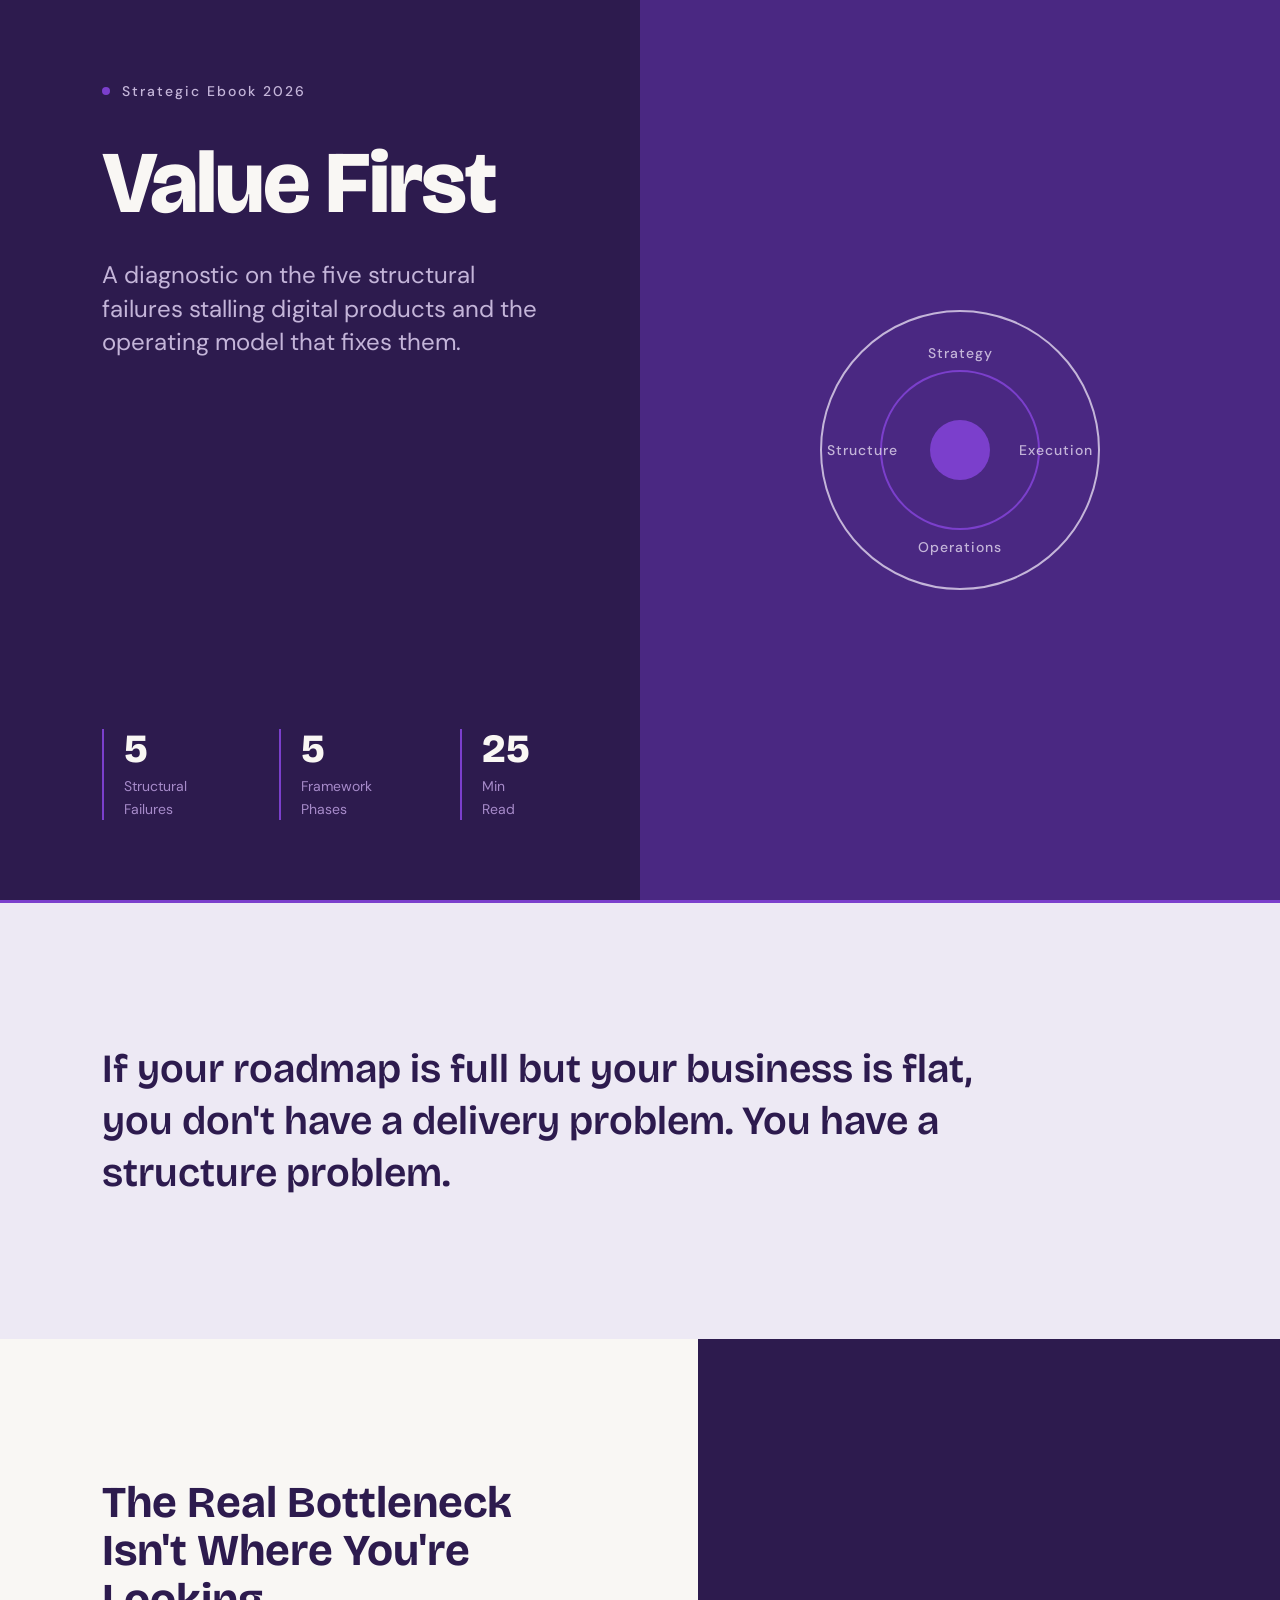
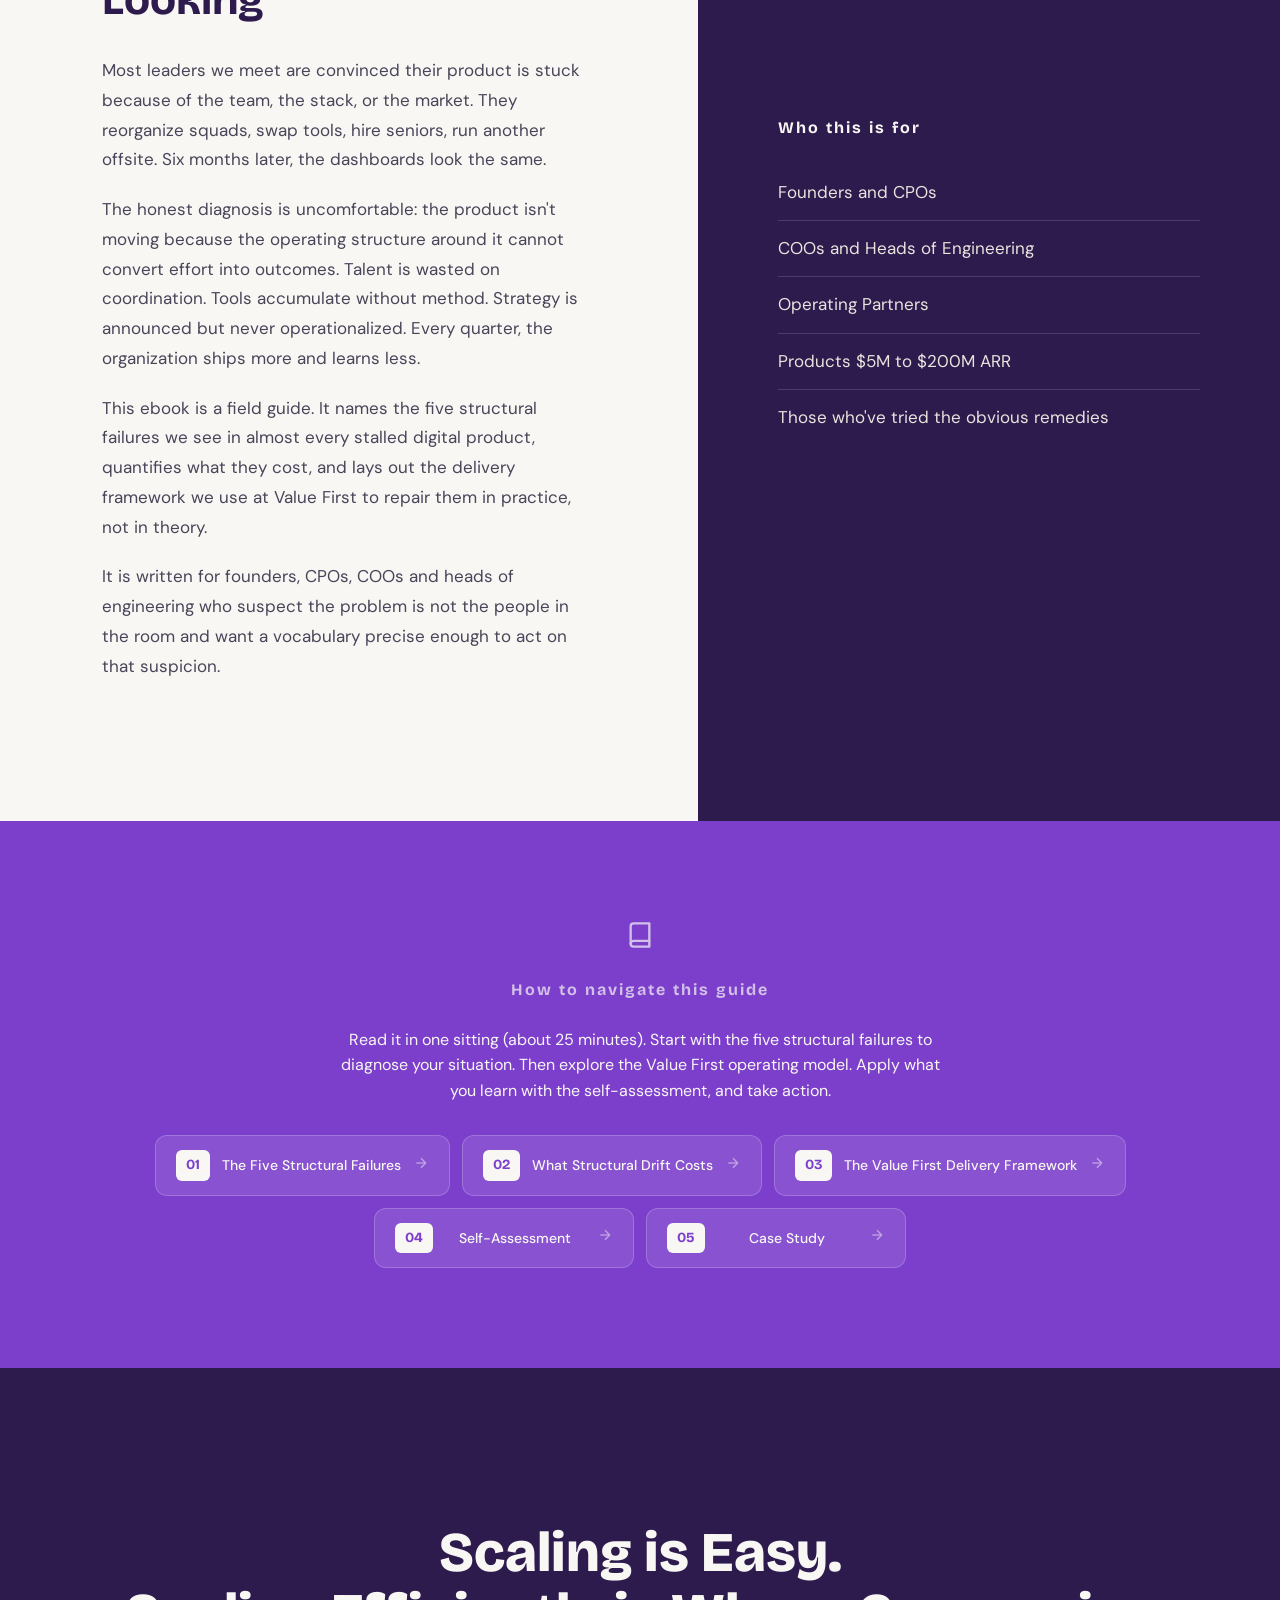
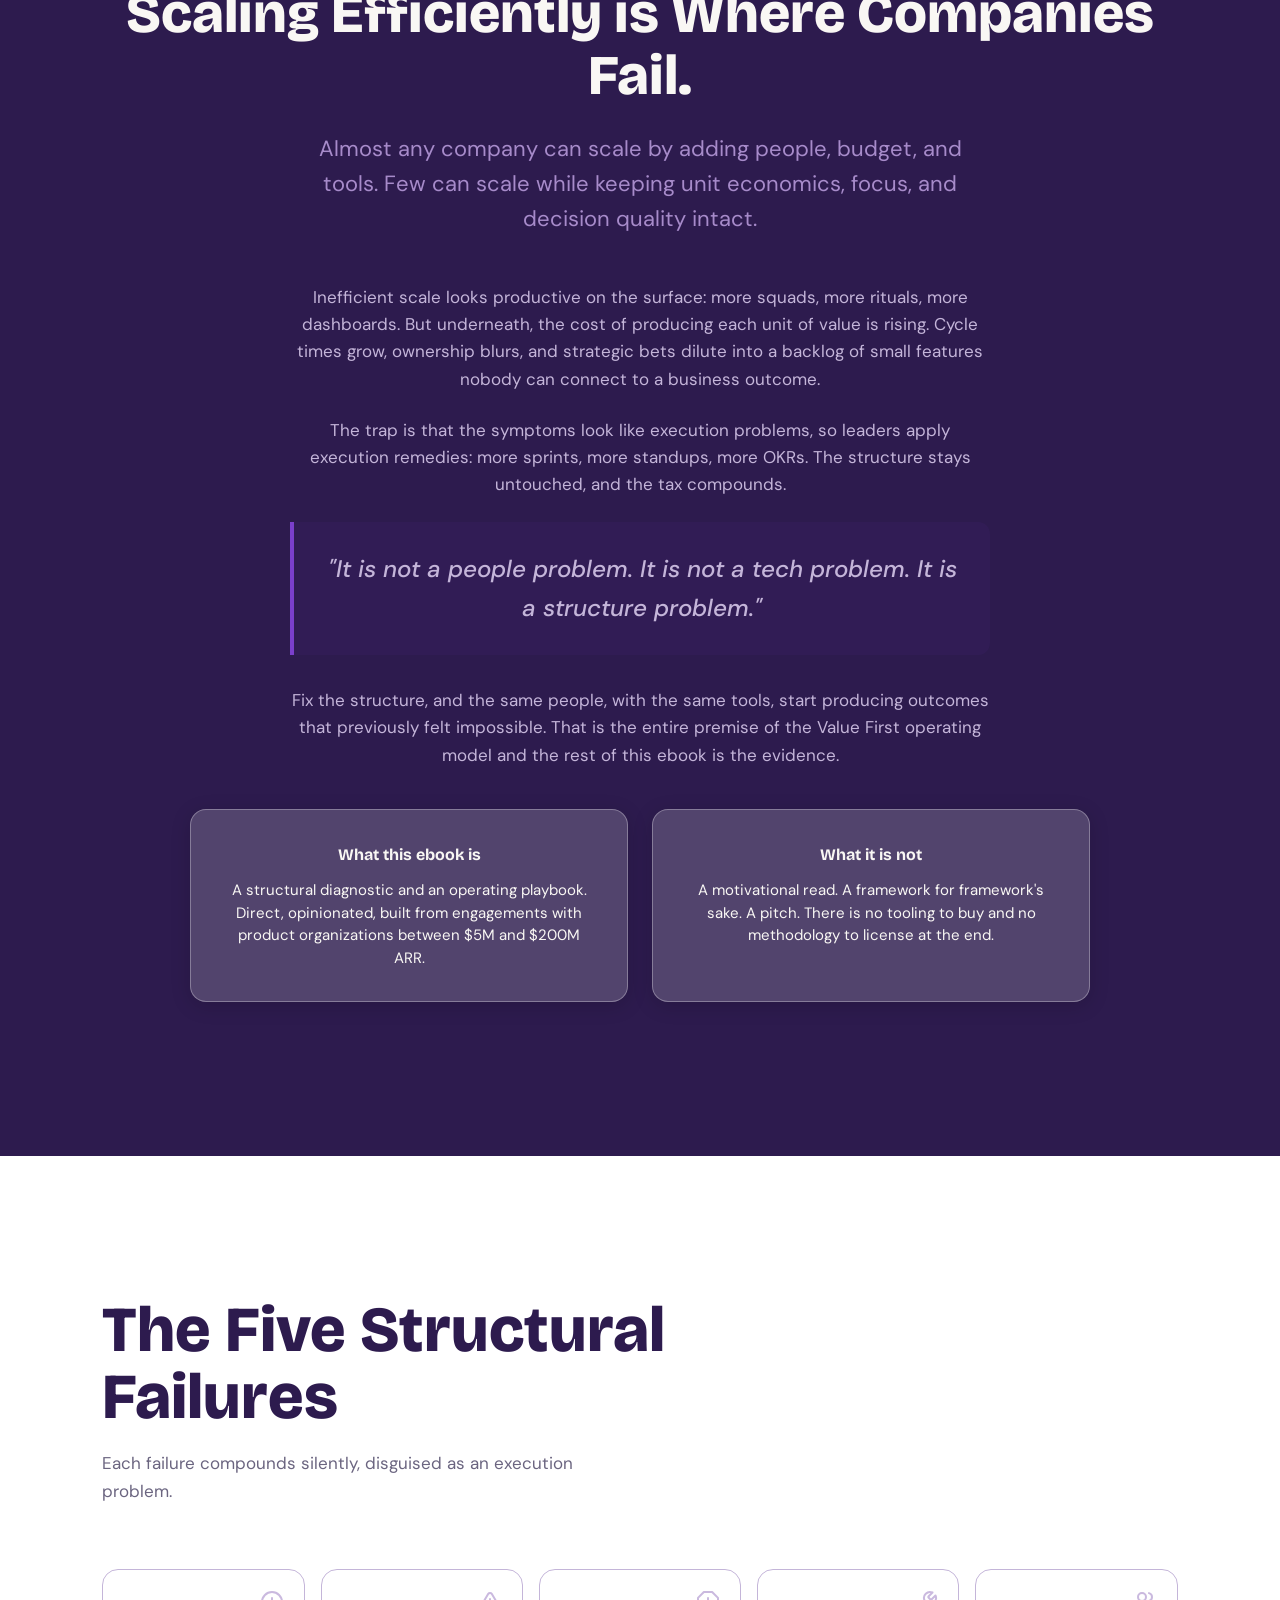
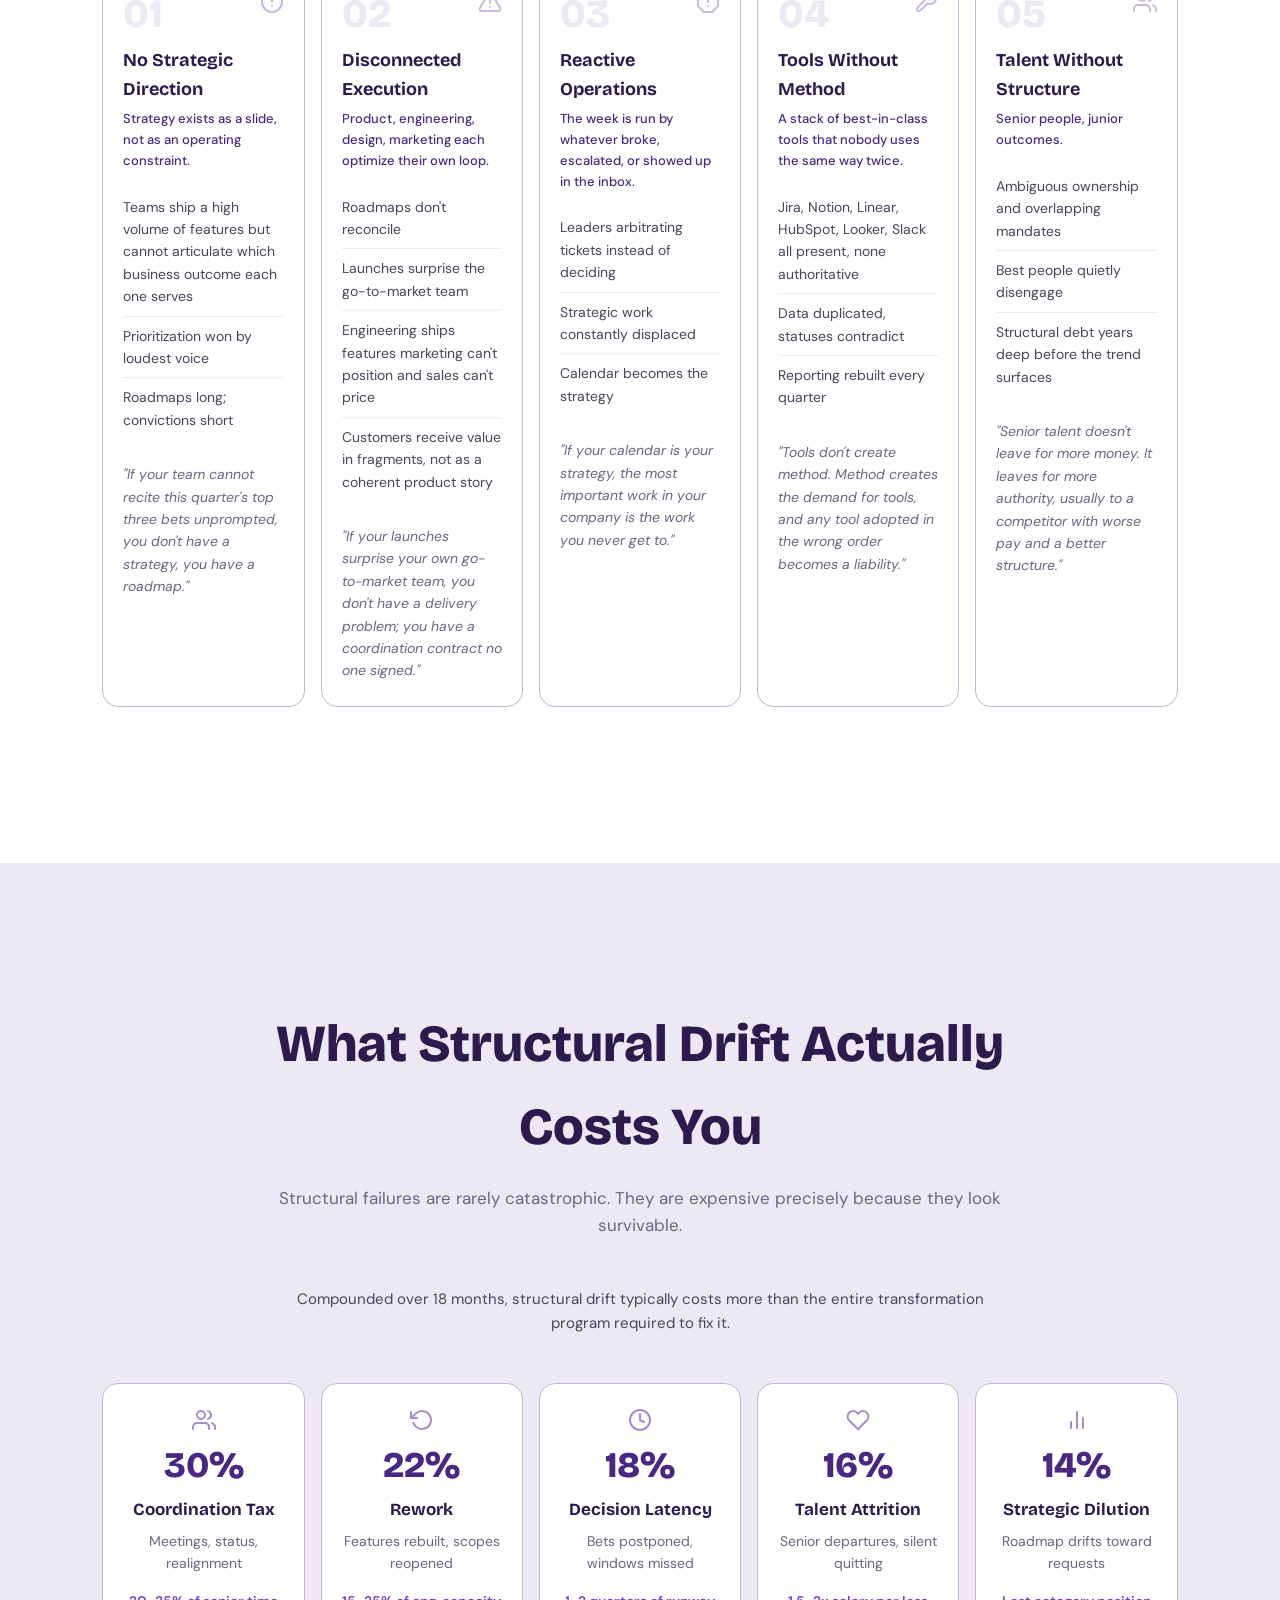
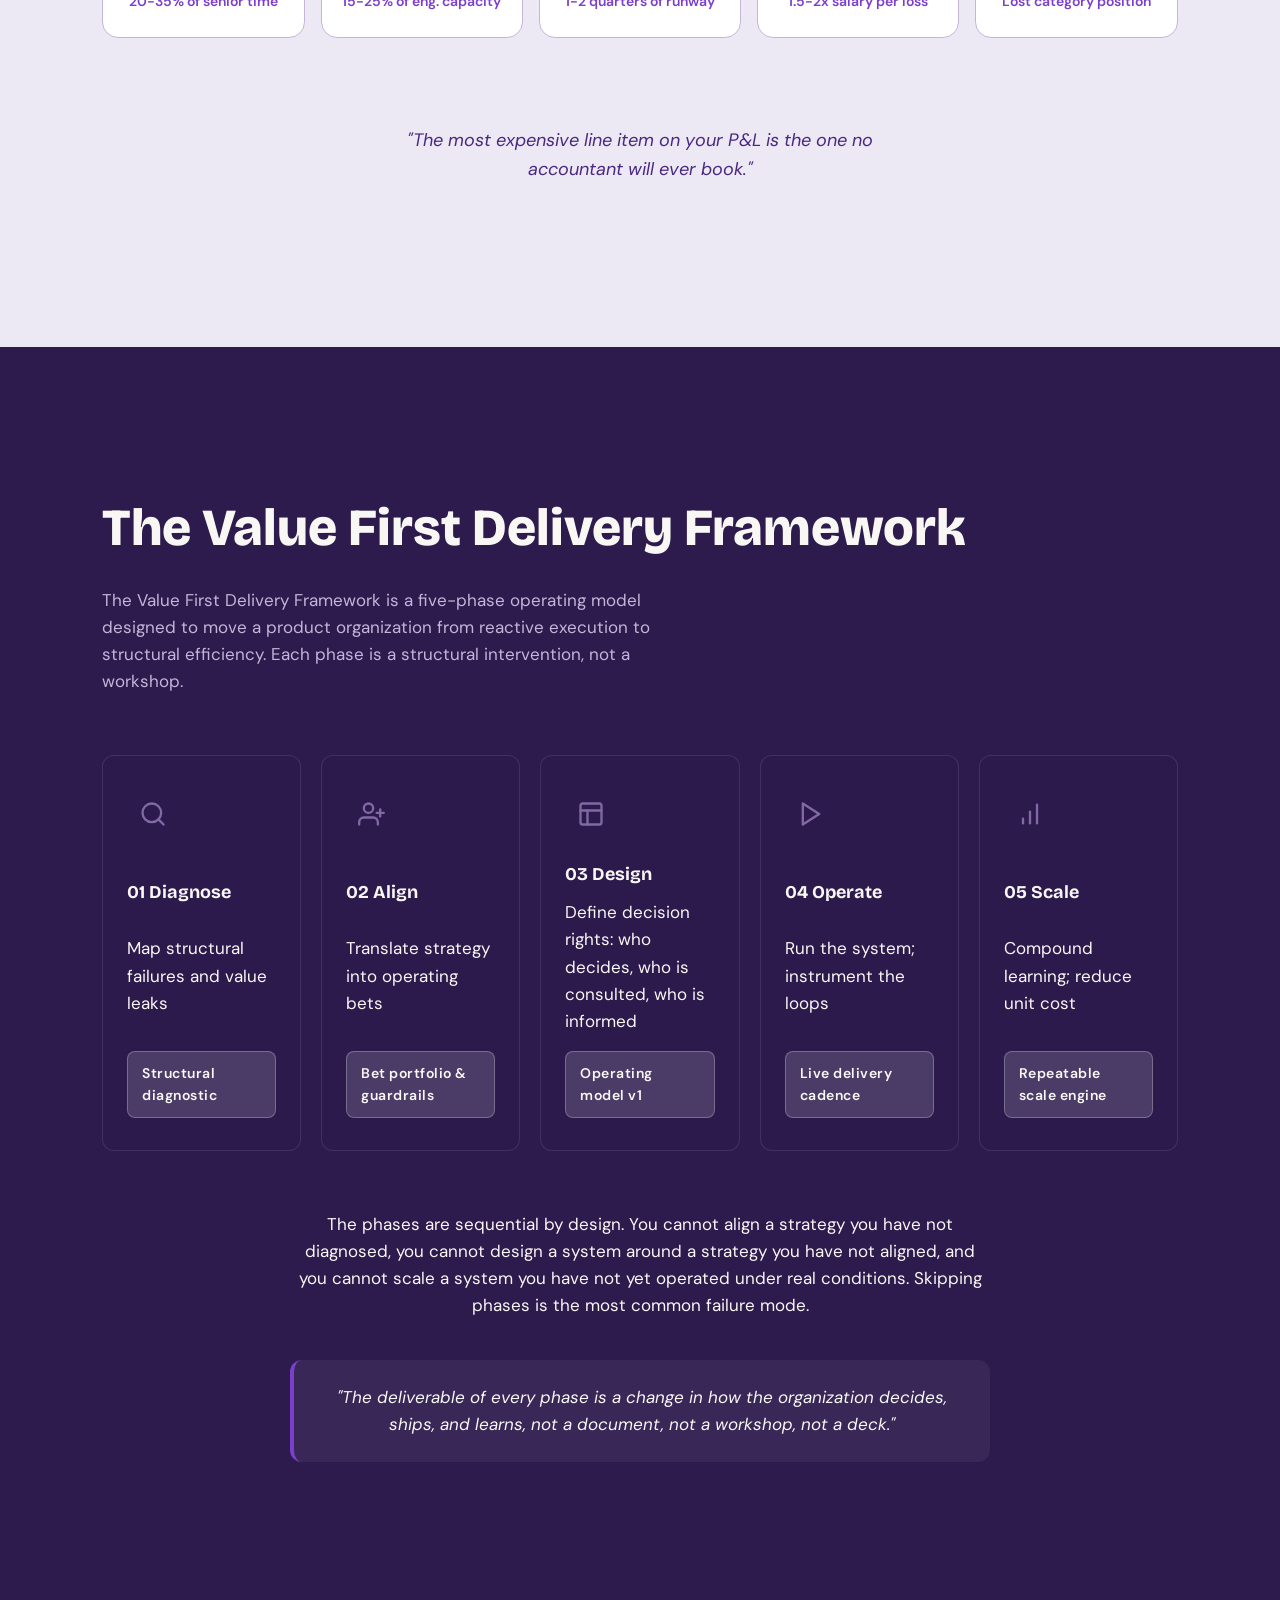
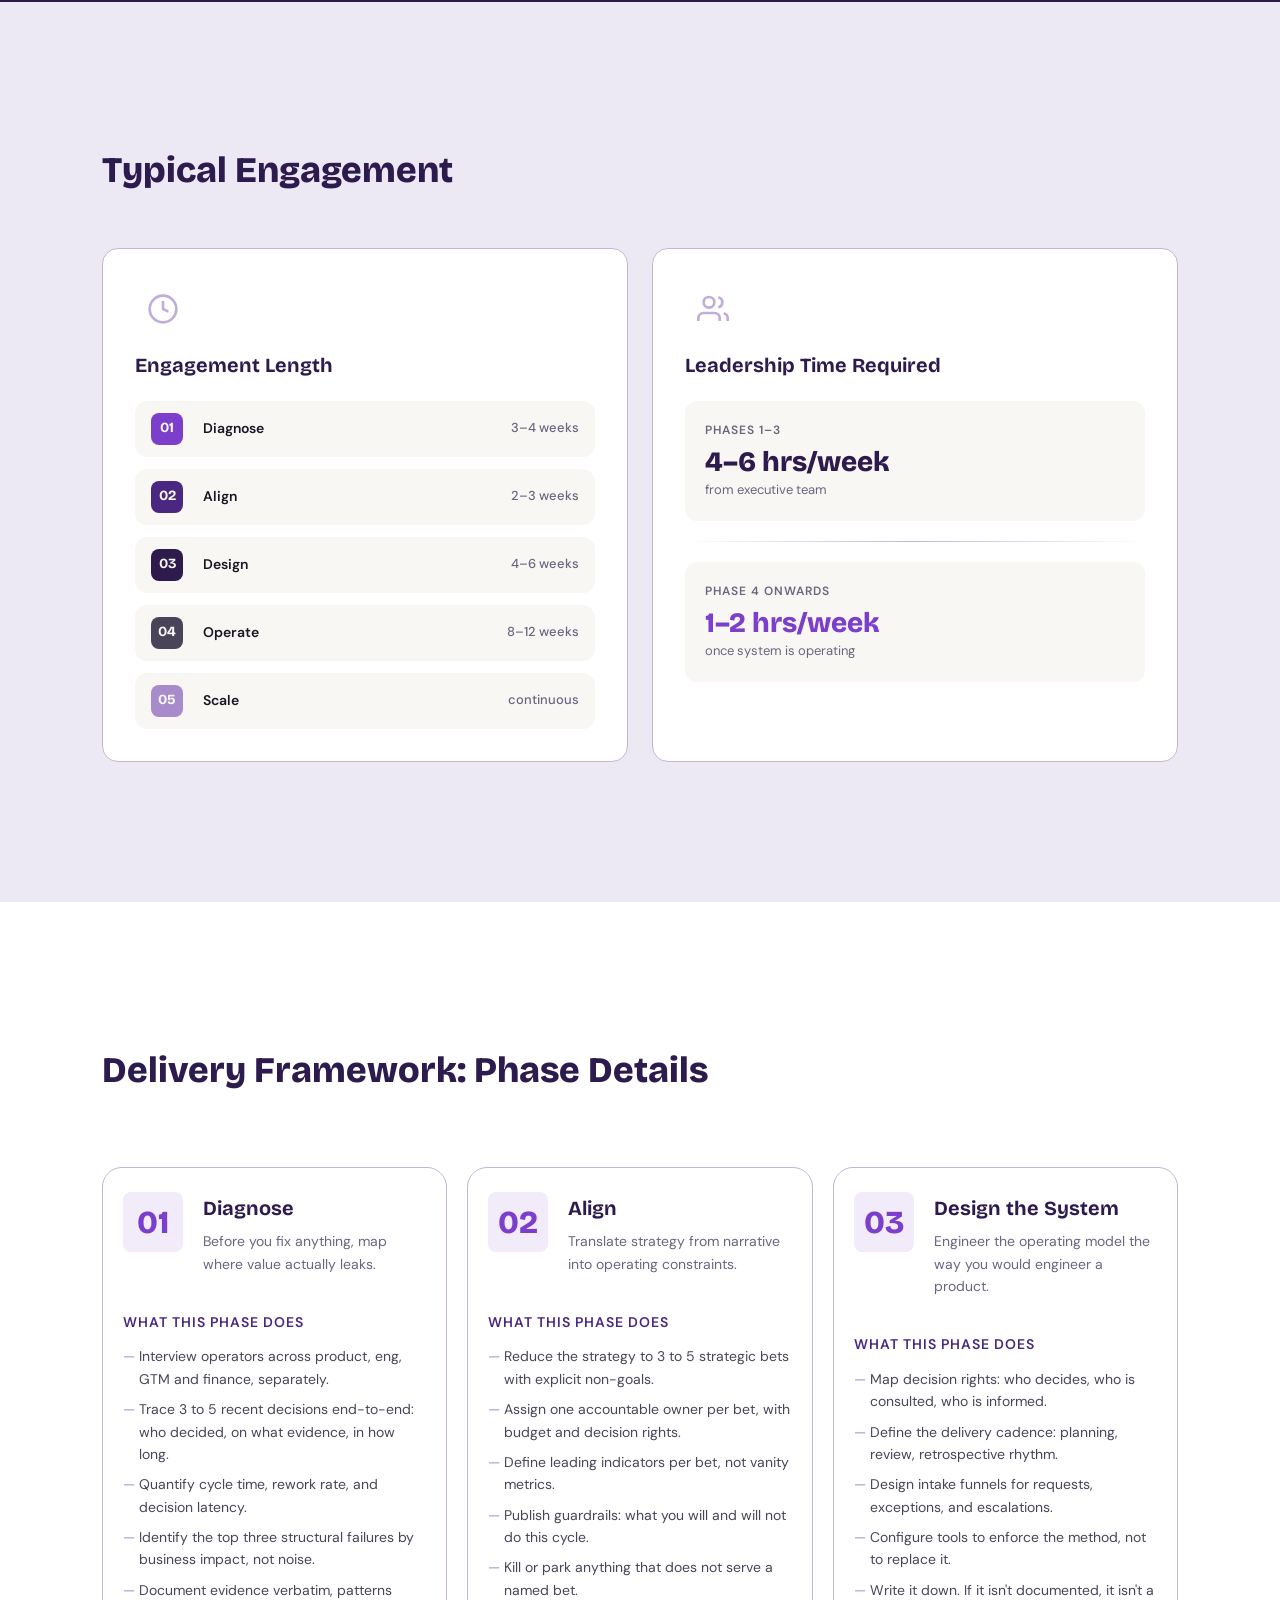
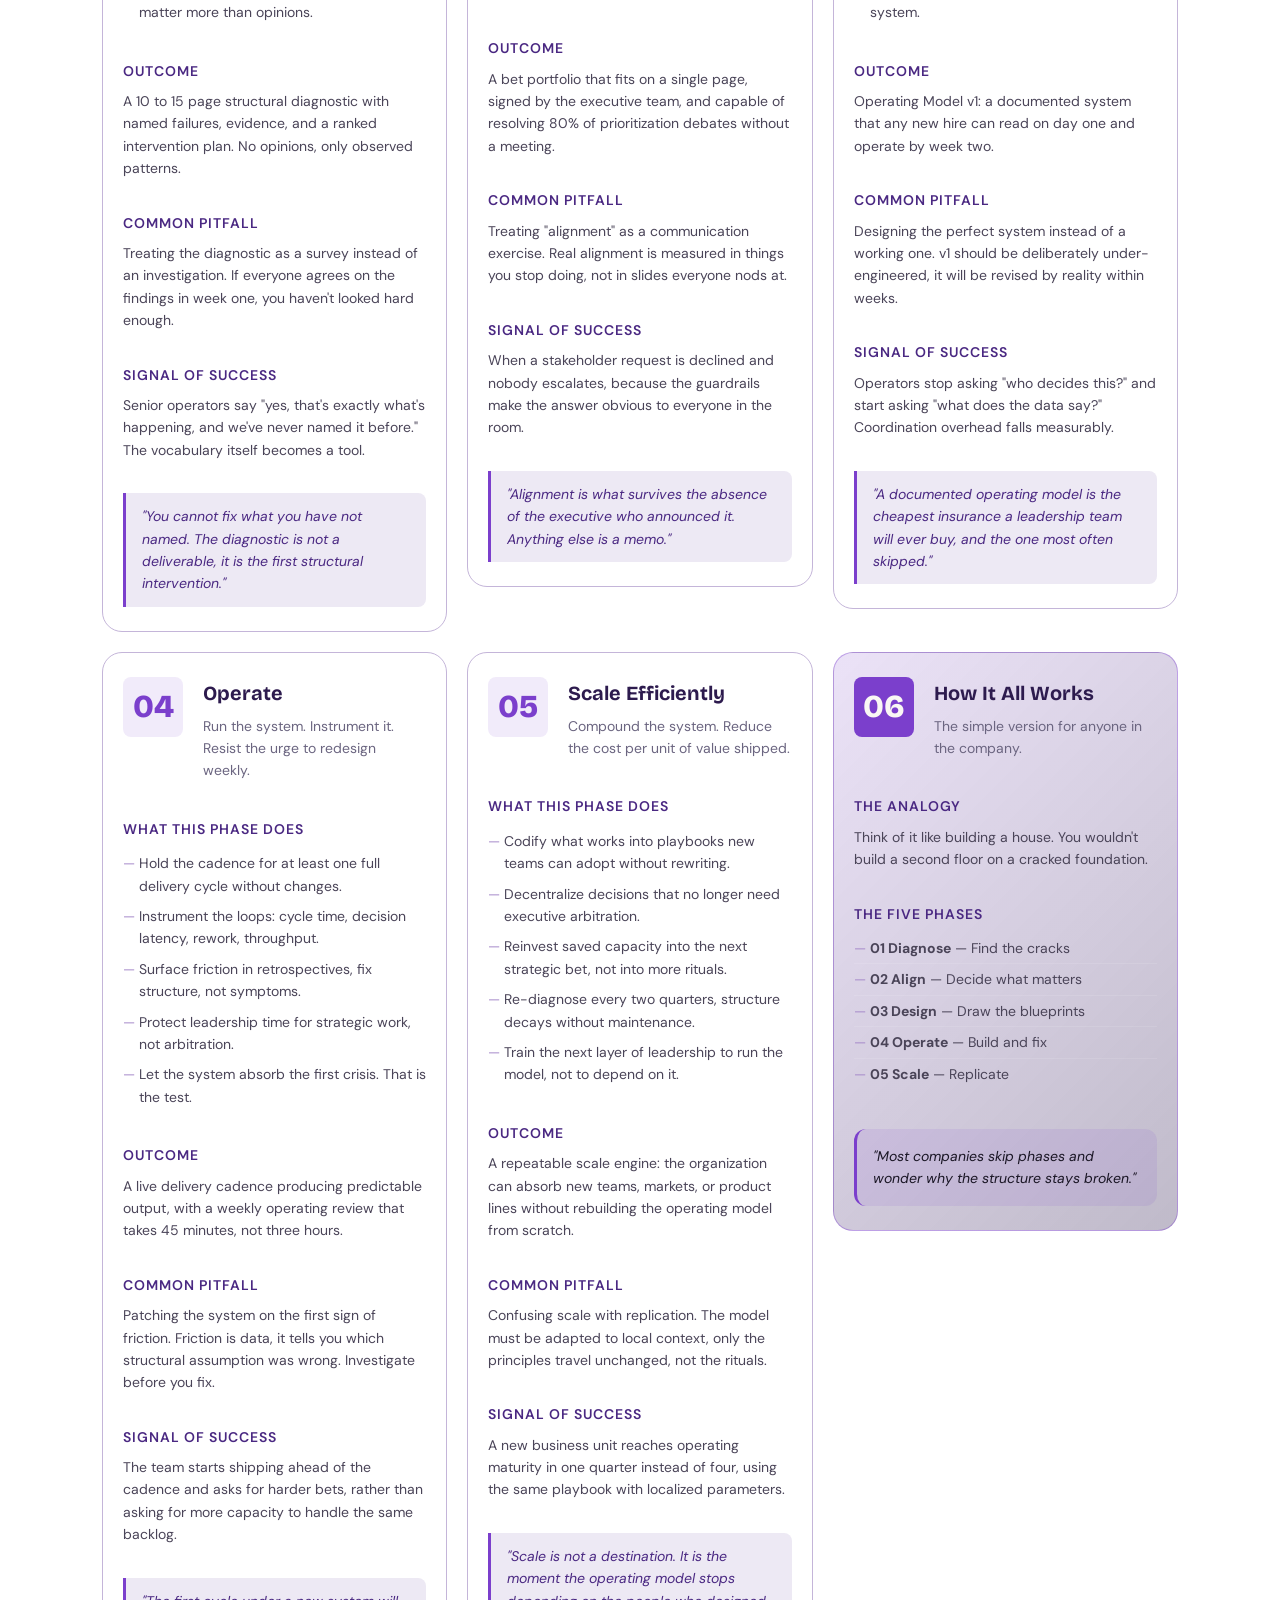
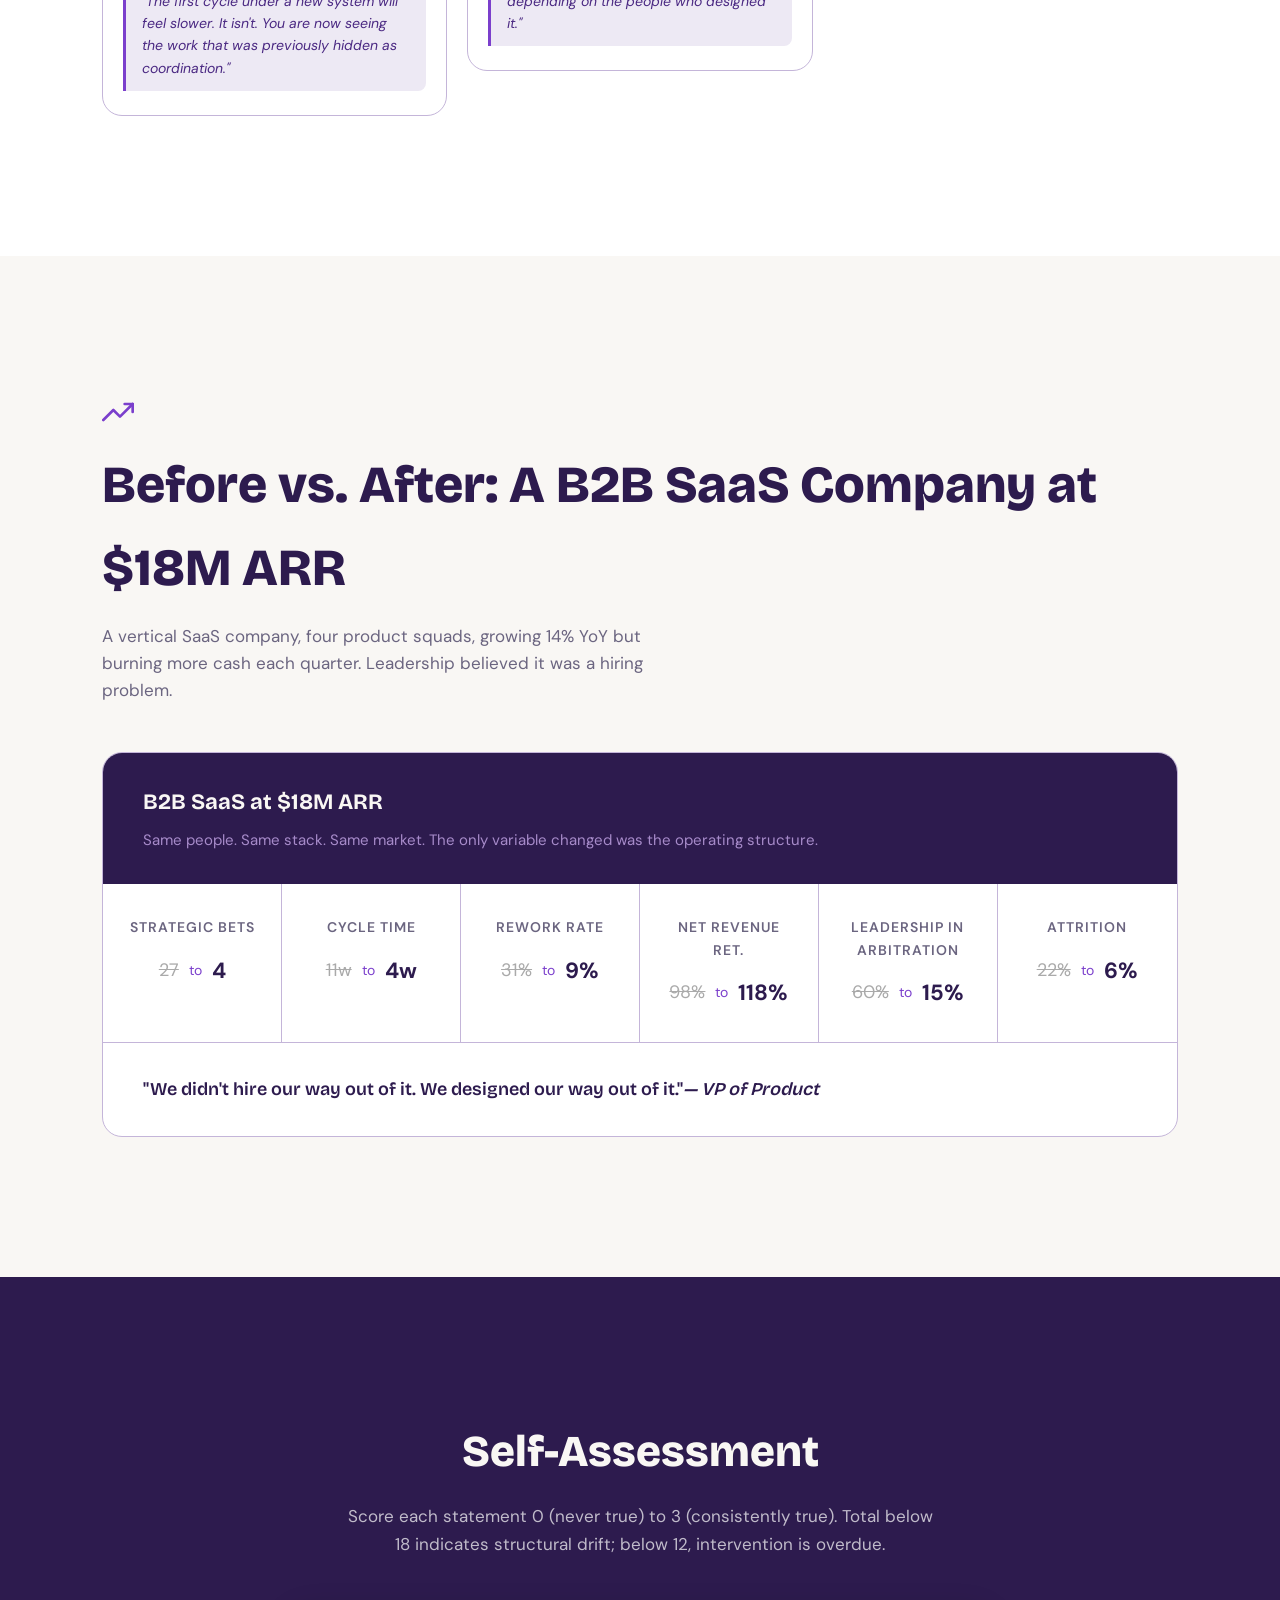
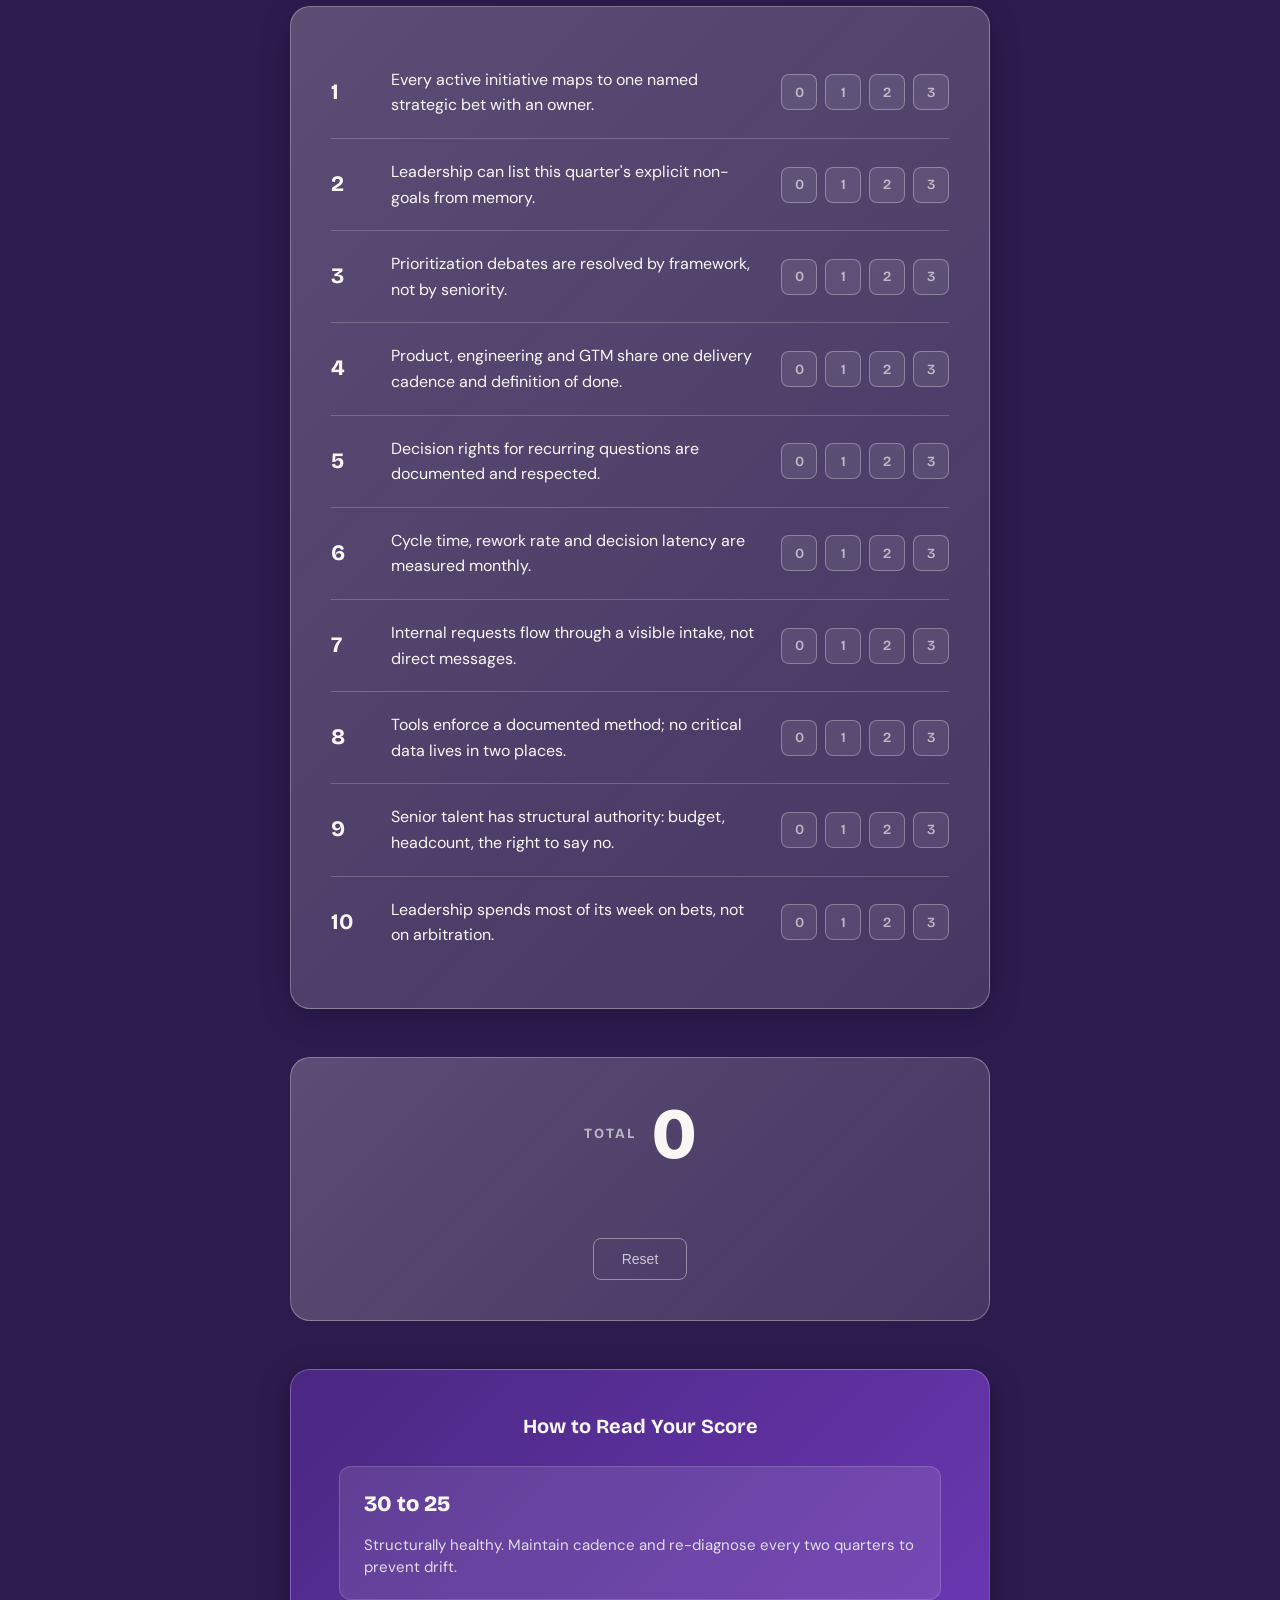
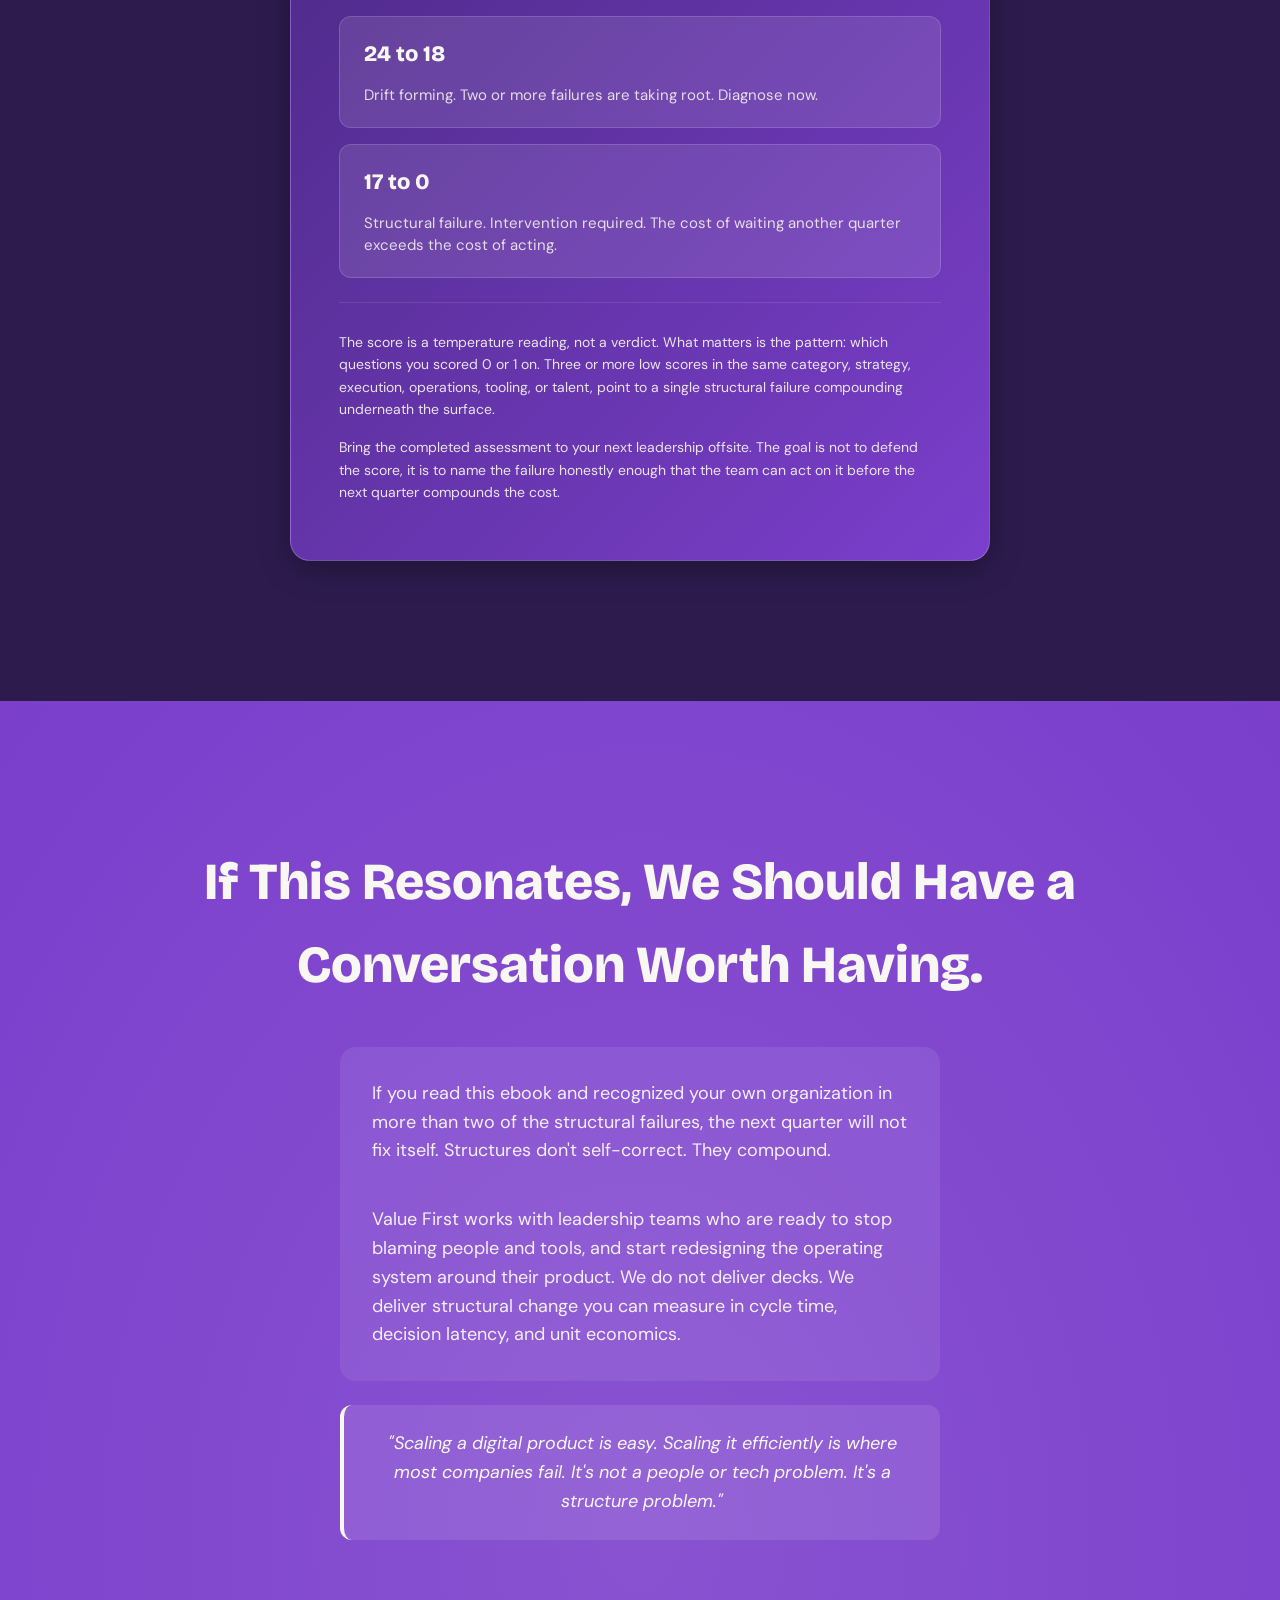
==== commit 6e1b200c: "feat: add interactive self-assessment score buttons with live update" ====
--- a/index.html
+++ b/index.html
@@ -1064,46 +1064,115 @@
         <p>Score each statement 0 (never true) to 3 (consistently true). Total below 18 indicates structural drift; below 12, intervention is overdue.</p>
 
         <div class="question-list">
-            <div class="question-item">
+            <div class="question-item" data-q="1">
                 <div class="question-number">1</div>
                 <div class="question-text">Every active initiative maps to one named strategic bet with an owner.</div>
-            </div>
-            <div class="question-item">
+                <div class="question-score-selector">
+                    <button class="score-btn" data-val="0">0</button>
+                    <button class="score-btn" data-val="1">1</button>
+                    <button class="score-btn" data-val="2">2</button>
+                    <button class="score-btn" data-val="3">3</button>
+                </div>
+            </div>
+            <div class="question-item" data-q="2">
                 <div class="question-number">2</div>
                 <div class="question-text">Leadership can list this quarter's explicit non-goals from memory.</div>
-            </div>
-            <div class="question-item">
+                <div class="question-score-selector">
+                    <button class="score-btn" data-val="0">0</button>
+                    <button class="score-btn" data-val="1">1</button>
+                    <button class="score-btn" data-val="2">2</button>
+                    <button class="score-btn" data-val="3">3</button>
+                </div>
+            </div>
+            <div class="question-item" data-q="3">
                 <div class="question-number">3</div>
                 <div class="question-text">Prioritization debates are resolved by framework, not by seniority.</div>
-            </div>
-            <div class="question-item">
+                <div class="question-score-selector">
+                    <button class="score-btn" data-val="0">0</button>
+                    <button class="score-btn" data-val="1">1</button>
+                    <button class="score-btn" data-val="2">2</button>
+                    <button class="score-btn" data-val="3">3</button>
+                </div>
+            </div>
+            <div class="question-item" data-q="4">
                 <div class="question-number">4</div>
                 <div class="question-text">Product, engineering and GTM share one delivery cadence and definition of done.</div>
-            </div>
-            <div class="question-item">
+                <div class="question-score-selector">
+                    <button class="score-btn" data-val="0">0</button>
+                    <button class="score-btn" data-val="1">1</button>
+                    <button class="score-btn" data-val="2">2</button>
+                    <button class="score-btn" data-val="3">3</button>
+                </div>
+            </div>
+            <div class="question-item" data-q="5">
                 <div class="question-number">5</div>
                 <div class="question-text">Decision rights for recurring questions are documented and respected.</div>
-            </div>
-            <div class="question-item">
+                <div class="question-score-selector">
+                    <button class="score-btn" data-val="0">0</button>
+                    <button class="score-btn" data-val="1">1</button>
+                    <button class="score-btn" data-val="2">2</button>
+                    <button class="score-btn" data-val="3">3</button>
+                </div>
+            </div>
+            <div class="question-item" data-q="6">
                 <div class="question-number">6</div>
                 <div class="question-text">Cycle time, rework rate and decision latency are measured monthly.</div>
-            </div>
-            <div class="question-item">
+                <div class="question-score-selector">
+                    <button class="score-btn" data-val="0">0</button>
+                    <button class="score-btn" data-val="1">1</button>
+                    <button class="score-btn" data-val="2">2</button>
+                    <button class="score-btn" data-val="3">3</button>
+                </div>
+            </div>
+            <div class="question-item" data-q="7">
                 <div class="question-number">7</div>
                 <div class="question-text">Internal requests flow through a visible intake, not direct messages.</div>
-            </div>
-            <div class="question-item">
+                <div class="question-score-selector">
+                    <button class="score-btn" data-val="0">0</button>
+                    <button class="score-btn" data-val="1">1</button>
+                    <button class="score-btn" data-val="2">2</button>
+                    <button class="score-btn" data-val="3">3</button>
+                </div>
+            </div>
+            <div class="question-item" data-q="8">
                 <div class="question-number">8</div>
                 <div class="question-text">Tools enforce a documented method; no critical data lives in two places.</div>
-            </div>
-            <div class="question-item">
+                <div class="question-score-selector">
+                    <button class="score-btn" data-val="0">0</button>
+                    <button class="score-btn" data-val="1">1</button>
+                    <button class="score-btn" data-val="2">2</button>
+                    <button class="score-btn" data-val="3">3</button>
+                </div>
+            </div>
+            <div class="question-item" data-q="9">
                 <div class="question-number">9</div>
                 <div class="question-text">Senior talent has structural authority: budget, headcount, the right to say no.</div>
-            </div>
-            <div class="question-item">
+                <div class="question-score-selector">
+                    <button class="score-btn" data-val="0">0</button>
+                    <button class="score-btn" data-val="1">1</button>
+                    <button class="score-btn" data-val="2">2</button>
+                    <button class="score-btn" data-val="3">3</button>
+                </div>
+            </div>
+            <div class="question-item" data-q="10">
                 <div class="question-number">10</div>
                 <div class="question-text">Leadership spends most of its week on bets, not on arbitration.</div>
-            </div>
+                <div class="question-score-selector">
+                    <button class="score-btn" data-val="0">0</button>
+                    <button class="score-btn" data-val="1">1</button>
+                    <button class="score-btn" data-val="2">2</button>
+                    <button class="score-btn" data-val="3">3</button>
+                </div>
+            </div>
+        </div>
+
+        <div class="score-result">
+            <div class="total-score">
+                <span class="total-label">TOTAL</span>
+                <span class="total-value">0</span>
+            </div>
+            <div class="score-message"></div>
+            <button class="reset-btn">Reset</button>
         </div>
 
         <div class="score-card">
--- a/styles.css
+++ b/styles.css
@@ -1376,15 +1376,102 @@
 
         .question-item {
             display: grid;
-            grid-template-columns: 40px 1fr;
+            grid-template-columns: 40px 1fr auto;
             gap: 20px;
             padding: 20px 0;
             border-bottom: 1px solid rgba(255,255,255,0.2);
-            align-items: start;
+            align-items: center;
         }
 
         .question-item:last-child {
             border-bottom: none;
+        }
+
+        .question-score-selector {
+            display: flex;
+            gap: 8px;
+        }
+
+        .question-score-selector .score-btn {
+            width: 36px;
+            height: 36px;
+            border-radius: 8px;
+            border: 1px solid rgba(255,255,255,0.3);
+            background: rgba(255,255,255,0.08);
+            color: rgba(255,255,255,0.6);
+            font-family: 'Bricolage Grotesque', sans-serif;
+            font-size: 14px;
+            font-weight: 600;
+            cursor: pointer;
+            transition: all 0.2s ease-out;
+        }
+
+        .question-score-selector .score-btn:hover {
+            background: rgba(255,255,255,0.15);
+            color: var(--bg-cream);
+        }
+
+        .question-score-selector .score-btn.selected {
+            background: var(--purple-deep);
+            border-color: rgba(255,255,255,0.5);
+            color: var(--bg-cream);
+        }
+
+        .score-result {
+            max-width: 700px;
+            margin: 0 auto 48px;
+            background: linear-gradient(135deg, rgba(255,255,255,0.22) 0%, rgba(255,255,255,0.12) 100%);
+            border-radius: 20px;
+            padding: 40px;
+            border: 1px solid rgba(255,255,255,0.3);
+            text-align: center;
+        }
+
+        .total-score {
+            display: flex;
+            align-items: center;
+            justify-content: center;
+            gap: 16px;
+            margin-bottom: 20px;
+        }
+
+        .total-label {
+            font-family: 'Bricolage Grotesque', sans-serif;
+            font-size: 14px;
+            font-weight: 700;
+            color: rgba(255,255,255,0.6);
+            letter-spacing: 2px;
+        }
+
+        .total-value {
+            font-family: 'Bricolage Grotesque', sans-serif;
+            font-size: 72px;
+            font-weight: 800;
+            color: var(--bg-cream);
+            line-height: 1;
+        }
+
+        .score-message {
+            font-size: 16px;
+            color: rgba(255,255,255,0.8);
+            margin-bottom: 24px;
+            min-height: 24px;
+        }
+
+        .reset-btn {
+            background: transparent;
+            border: 1px solid rgba(255,255,255,0.4);
+            color: rgba(255,255,255,0.7);
+            padding: 12px 28px;
+            border-radius: 8px;
+            font-size: 14px;
+            cursor: pointer;
+            transition: all 0.2s ease-out;
+        }
+
+        .reset-btn:hover {
+            background: rgba(255,255,255,0.1);
+            color: var(--bg-cream);
         }
 
         .question-number {
@@ -2046,3 +2133,85 @@
                 margin-bottom: 32px;
             }
         }
+
+        @media (max-width: 768px) {
+            .self-assessment-final {
+                padding: clamp(60px, 10vw, 100px) clamp(20px, 5vw, 40px);
+                overflow-x: hidden;
+            }
+
+            .self-assessment-final > p {
+                padding: 0;
+            }
+
+            .question-list,
+            .score-result {
+                width: 100%;
+                max-width: 100%;
+                padding: 20px 16px;
+                border-radius: 16px;
+                box-sizing: border-box;
+            }
+
+            .question-item {
+                display: flex;
+                flex-wrap: wrap;
+                gap: 10px;
+                padding: 14px 0;
+            }
+
+            .question-number {
+                width: 32px;
+                flex-shrink: 0;
+            }
+
+            .question-text {
+                flex: 1;
+                min-width: calc(100% - 50px);
+                font-size: 14px;
+                line-height: 1.4;
+            }
+
+            .question-score-selector {
+                width: 100%;
+                display: flex;
+                justify-content: center;
+                margin-top: 4px;
+                gap: 8px;
+                flex-wrap: wrap;
+            }
+
+            .question-score-selector .score-btn {
+                min-width: 48px;
+                height: 48px;
+                padding: 0 12px;
+                font-size: 16px;
+            }
+
+            .total-value {
+                font-size: 56px;
+            }
+
+            .score-message {
+                font-size: 14px;
+            }
+
+            .score-card {
+                width: 100%;
+                max-width: 100%;
+                padding: 24px 16px;
+                box-sizing: border-box;
+            }
+
+            .score-range {
+                padding: 14px 16px;
+            }
+
+            .score-range .range-score {
+                font-size: 18px;
+            }
+
+            .score-range .range-status {
+                font-size: 13px;
+            }
+        }
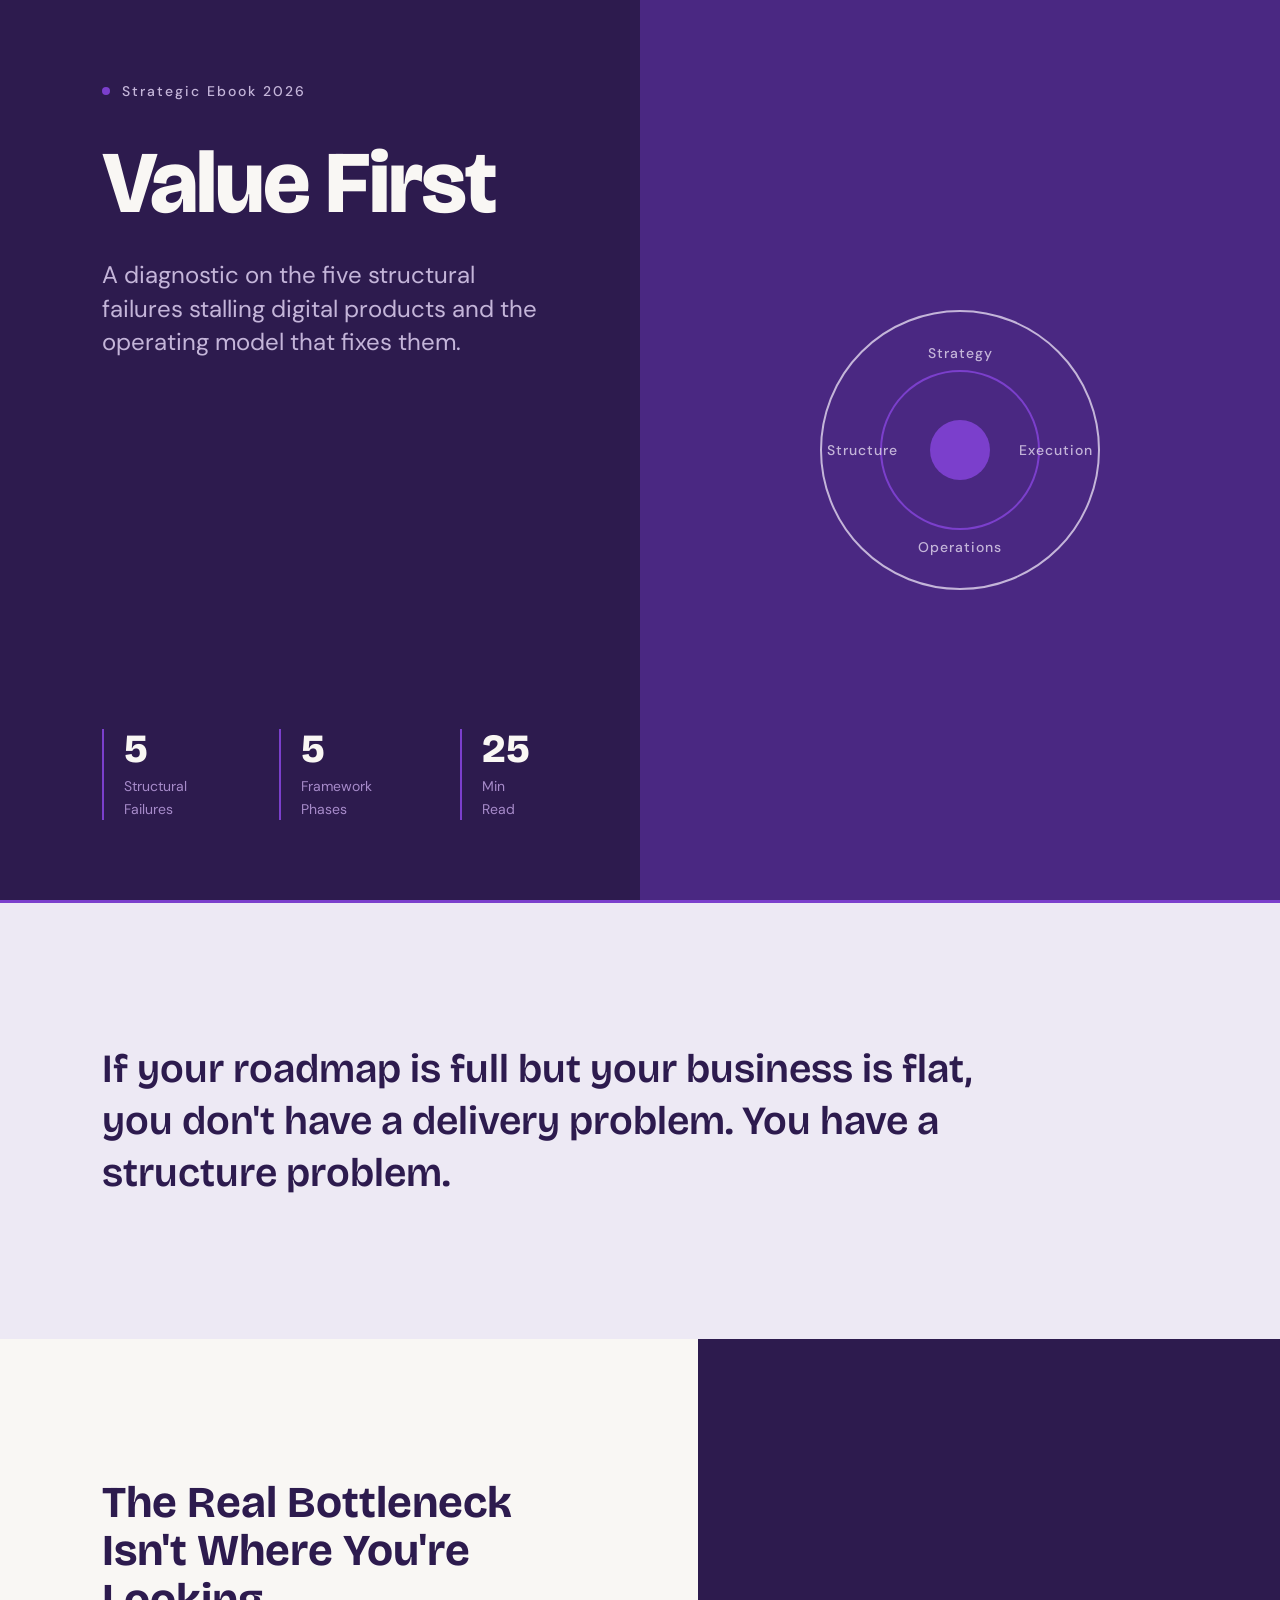
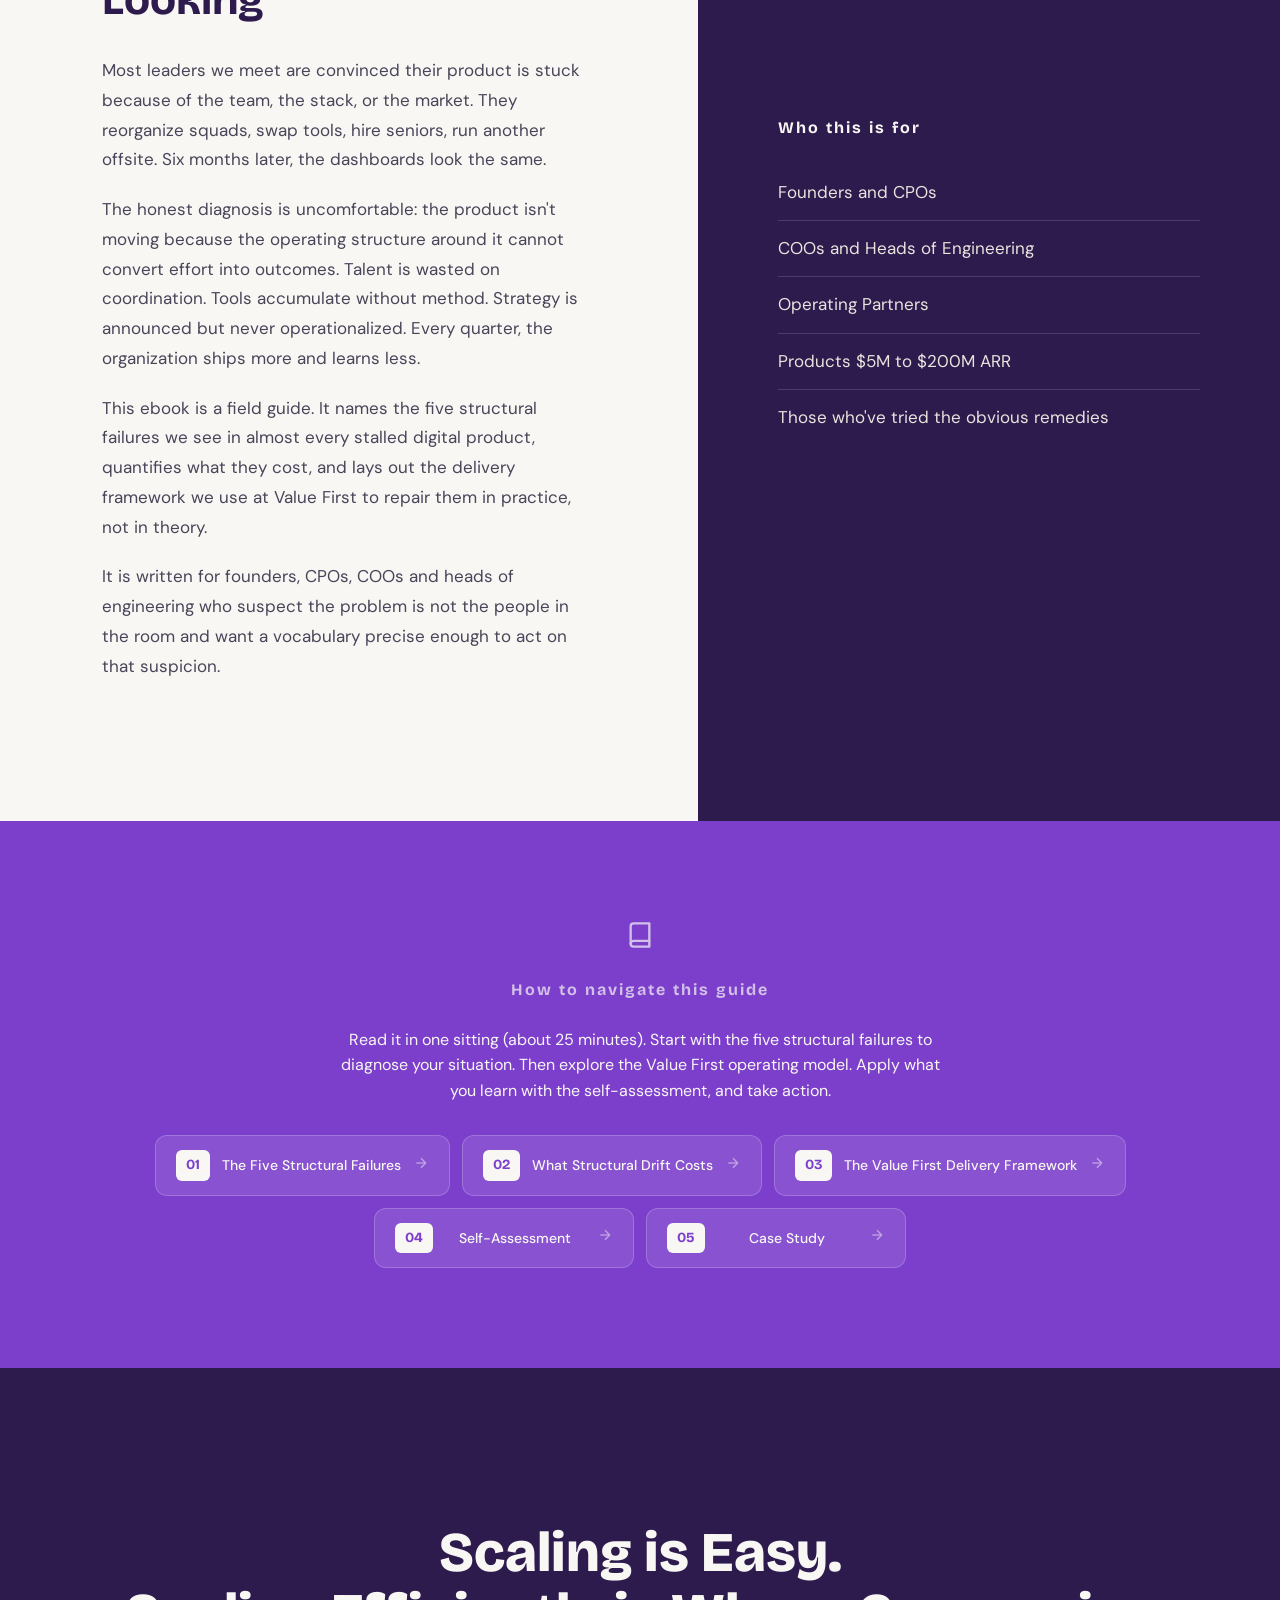
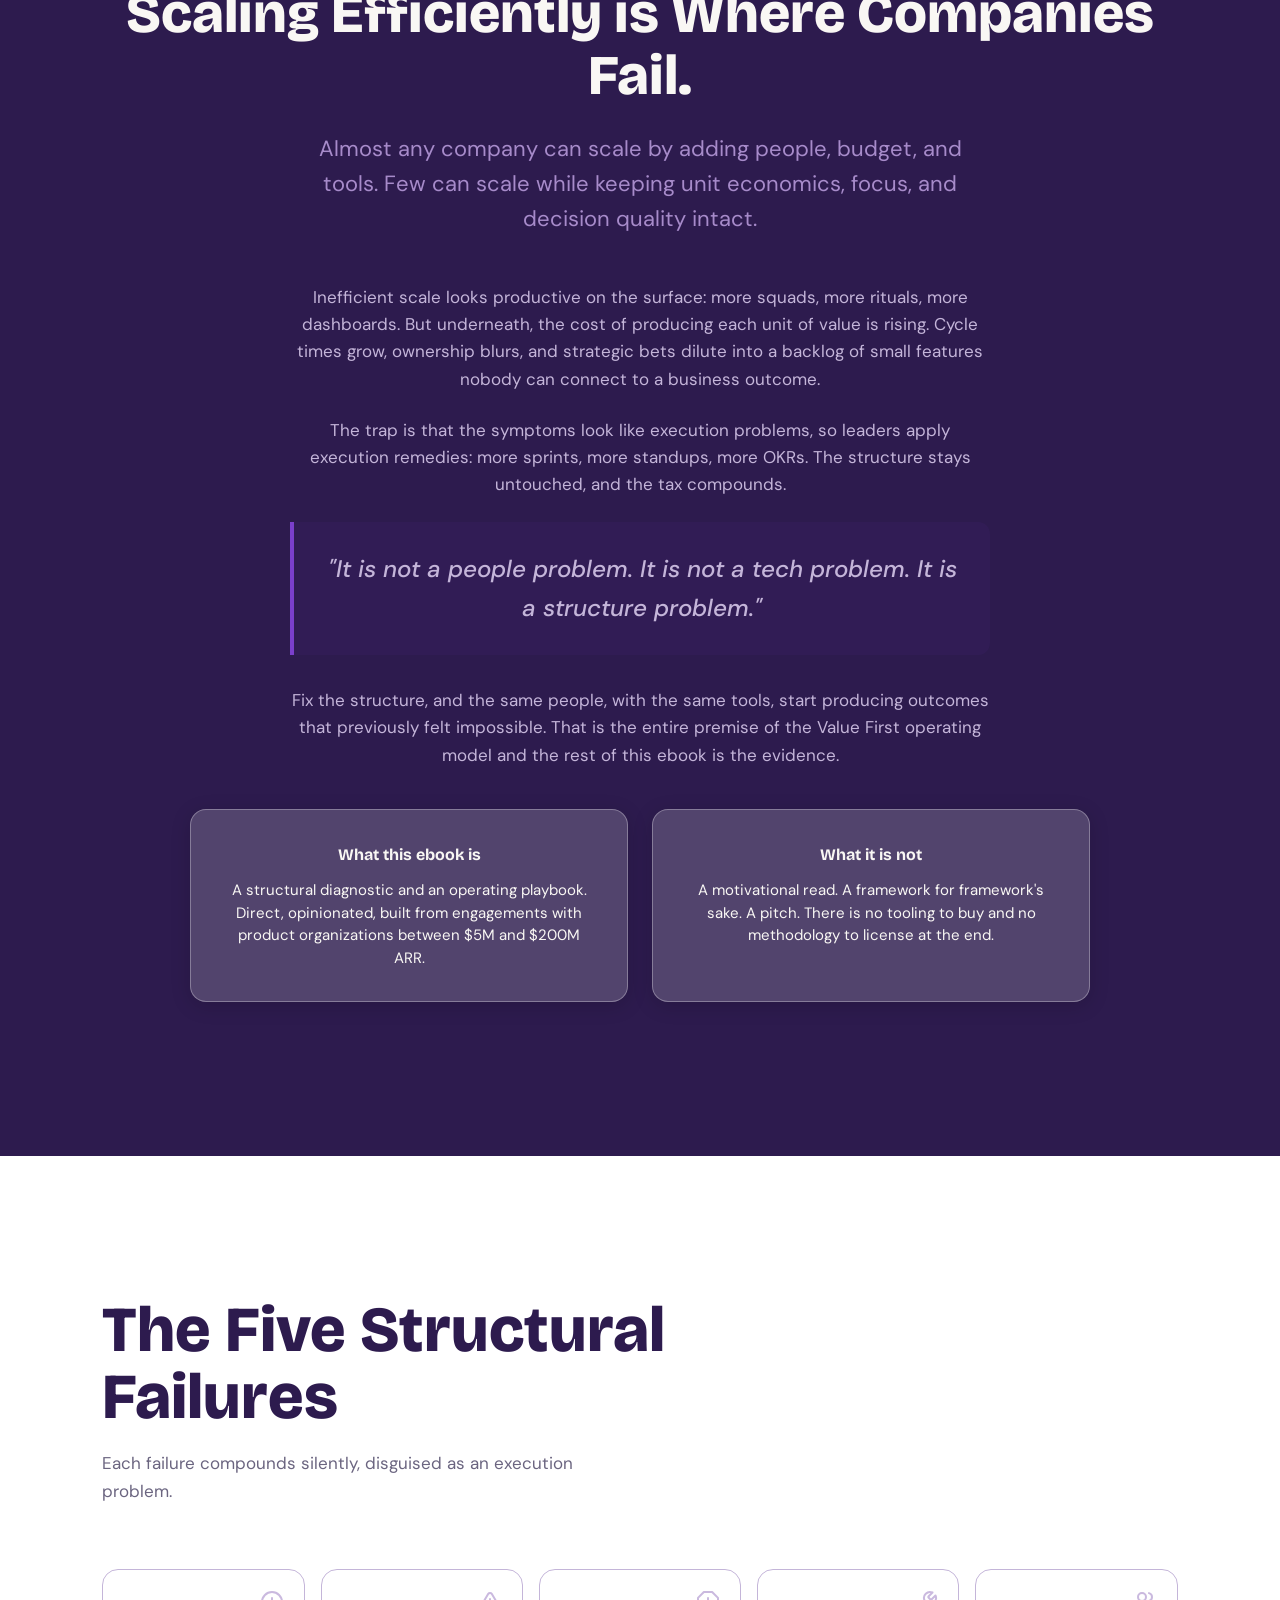
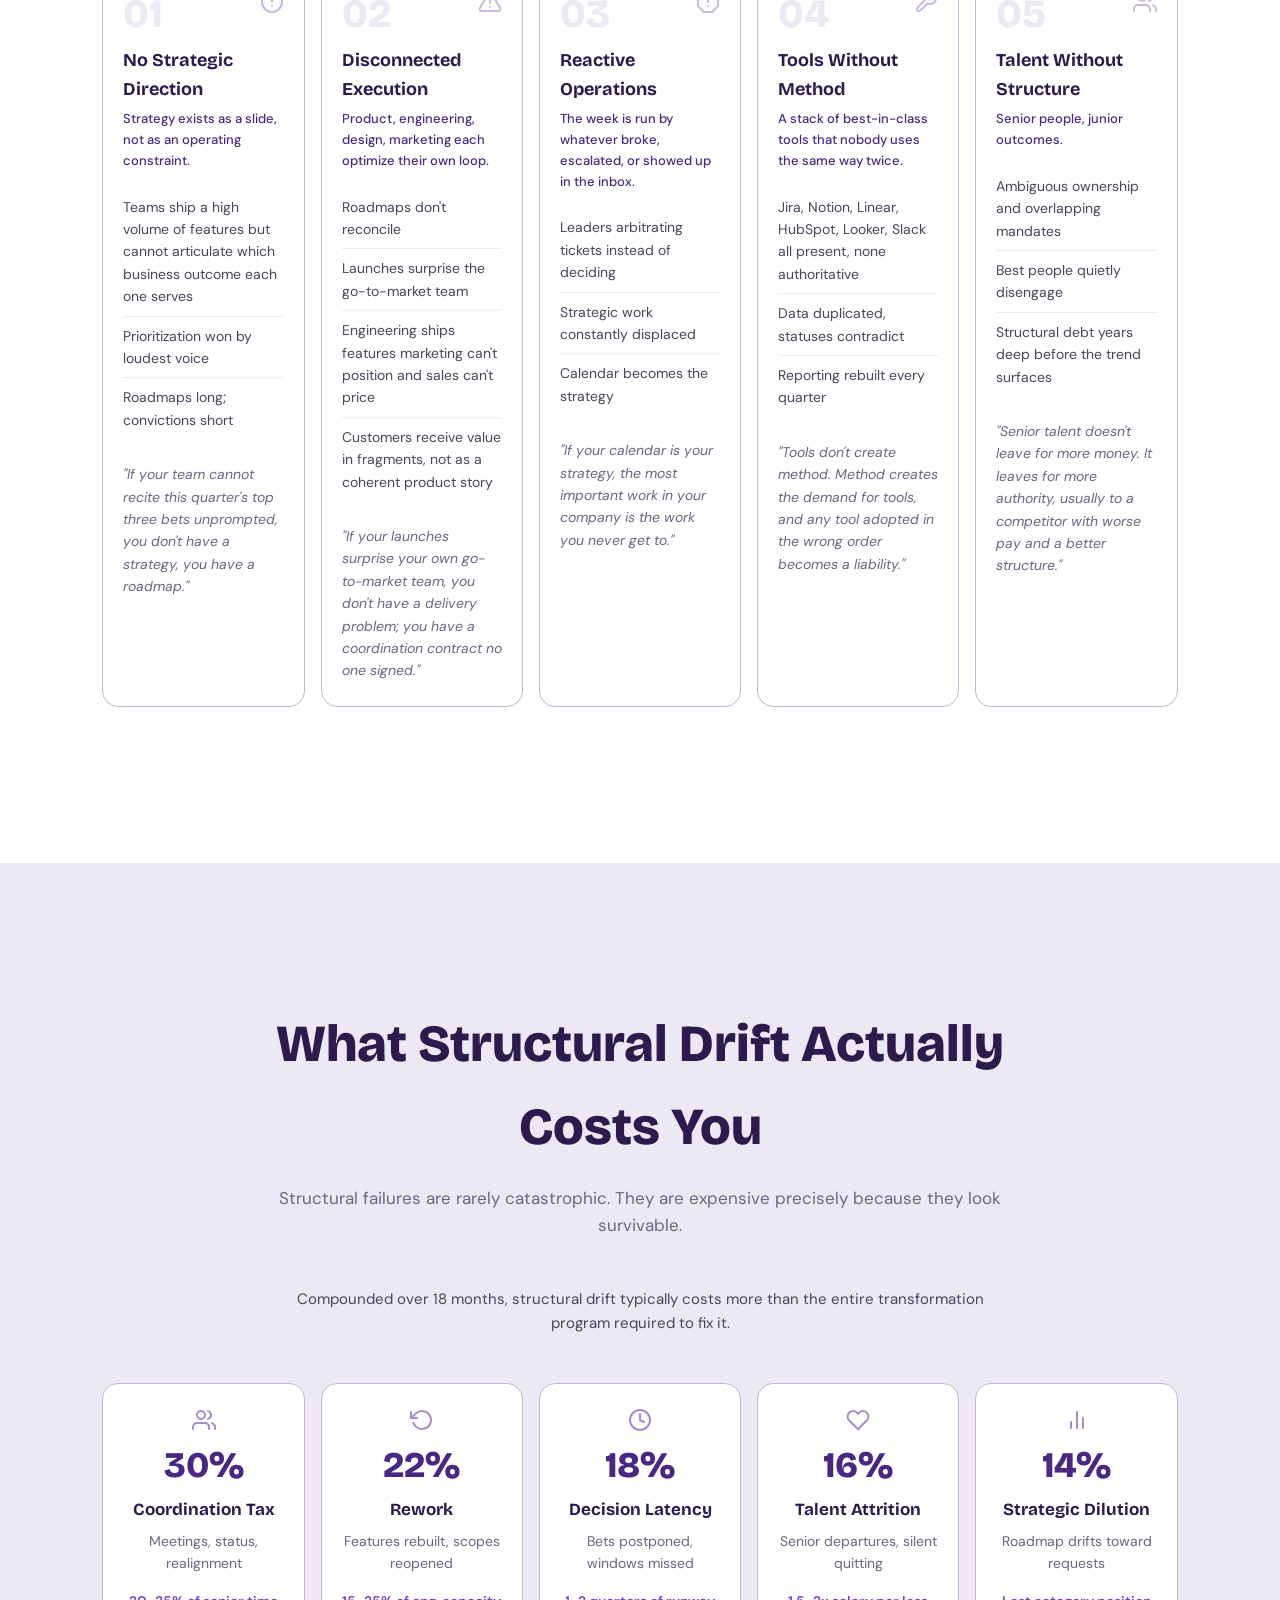
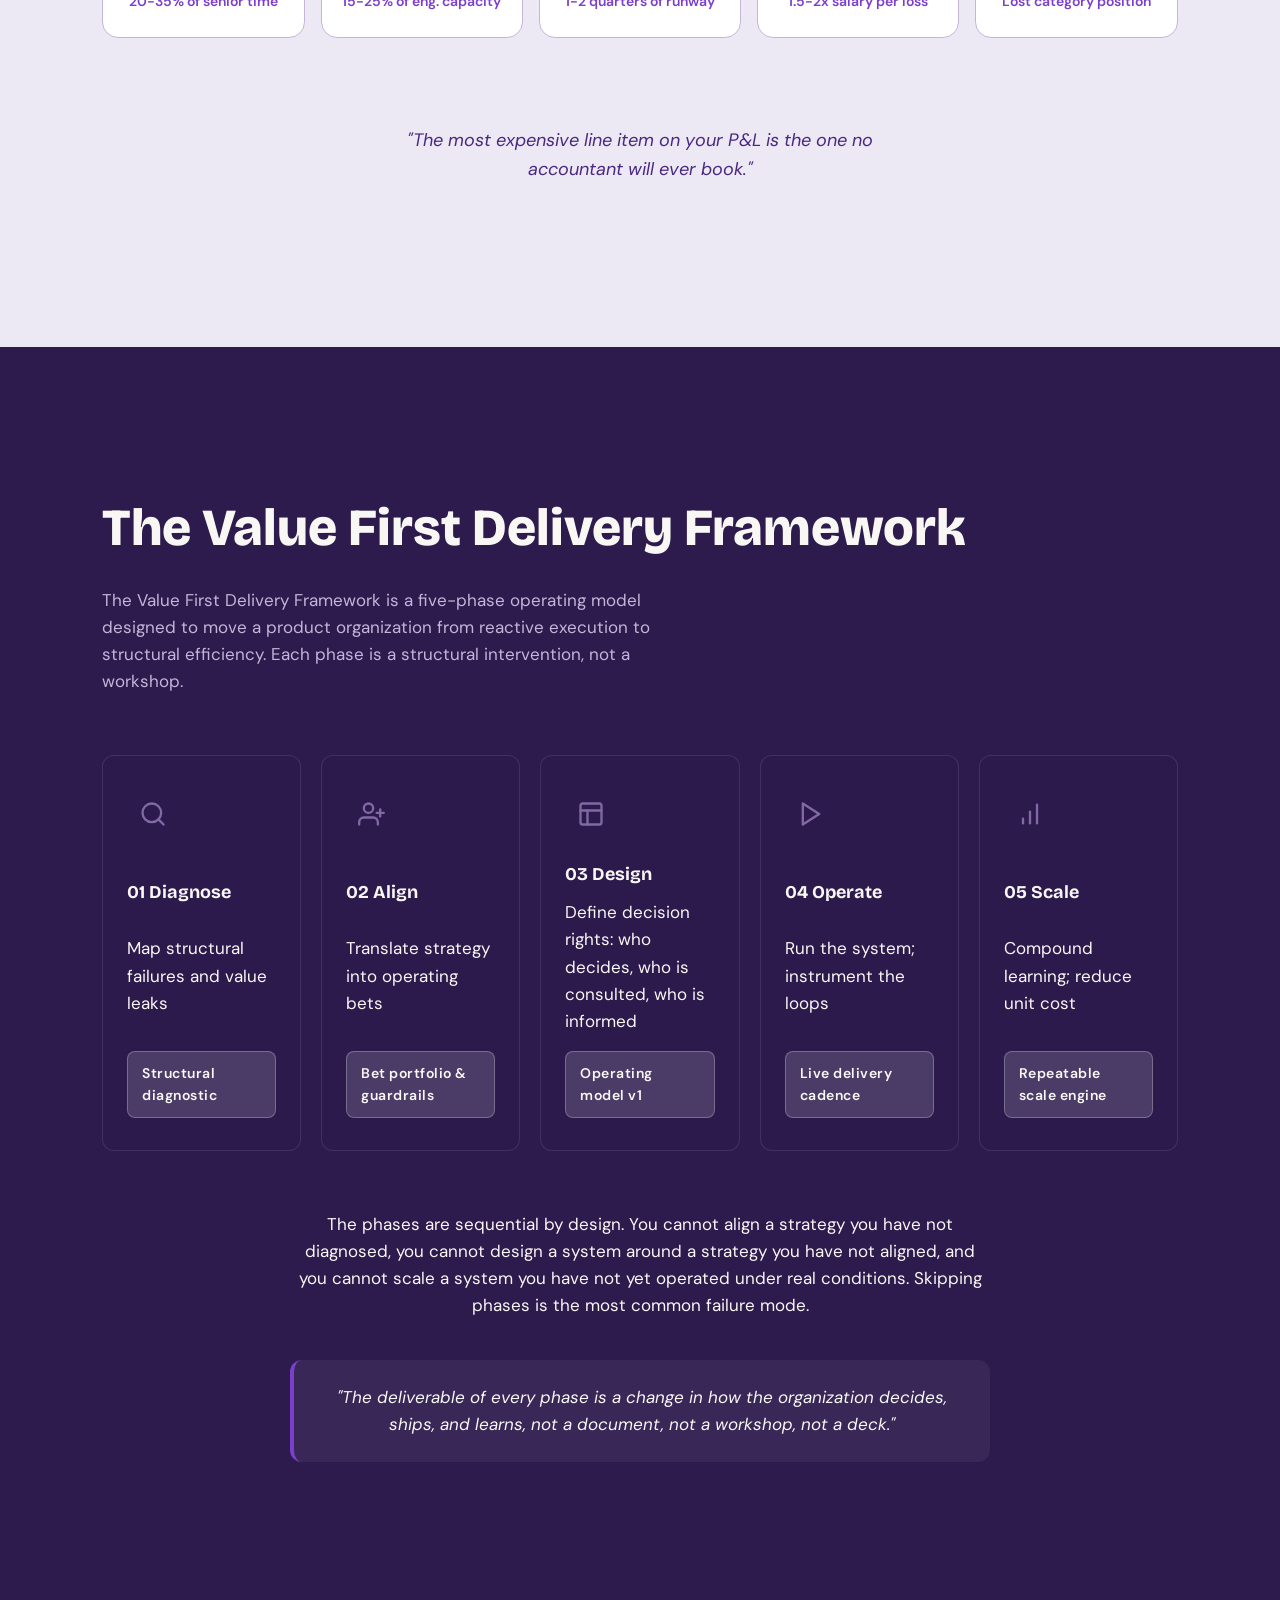
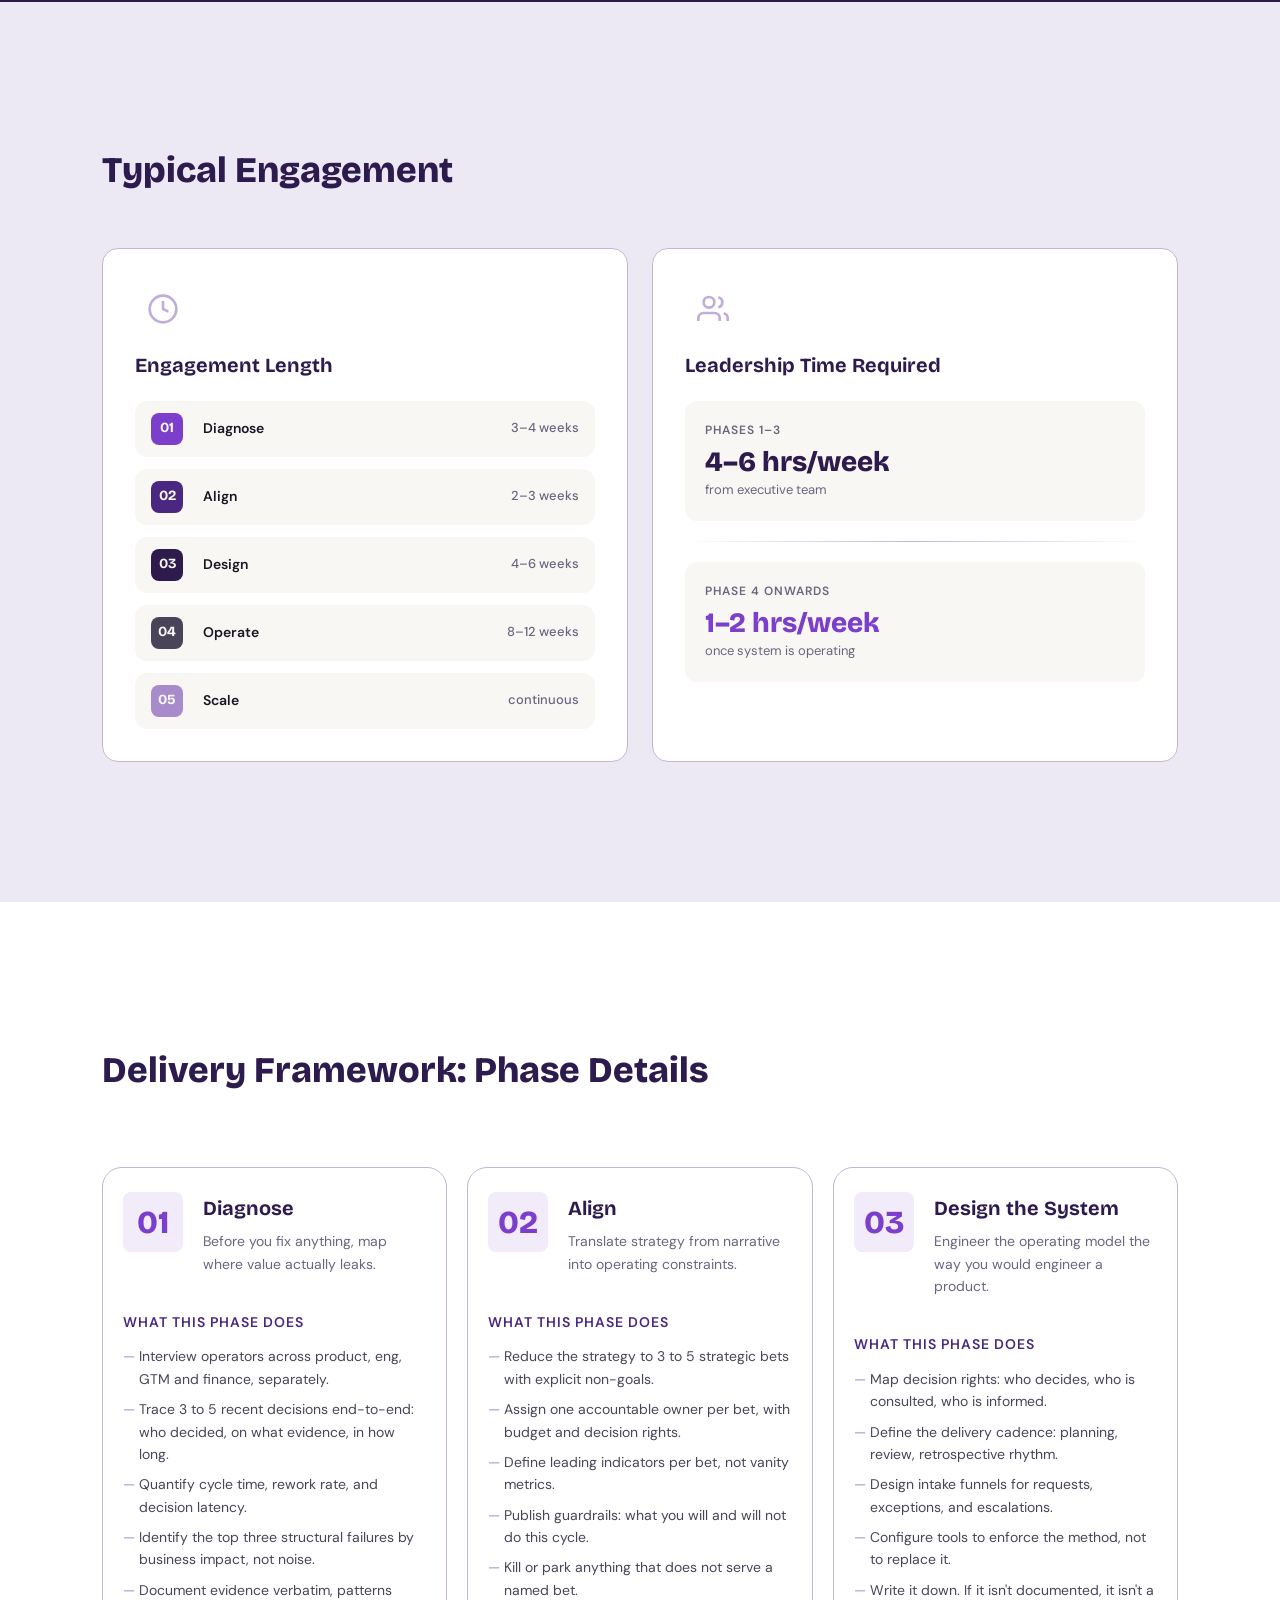
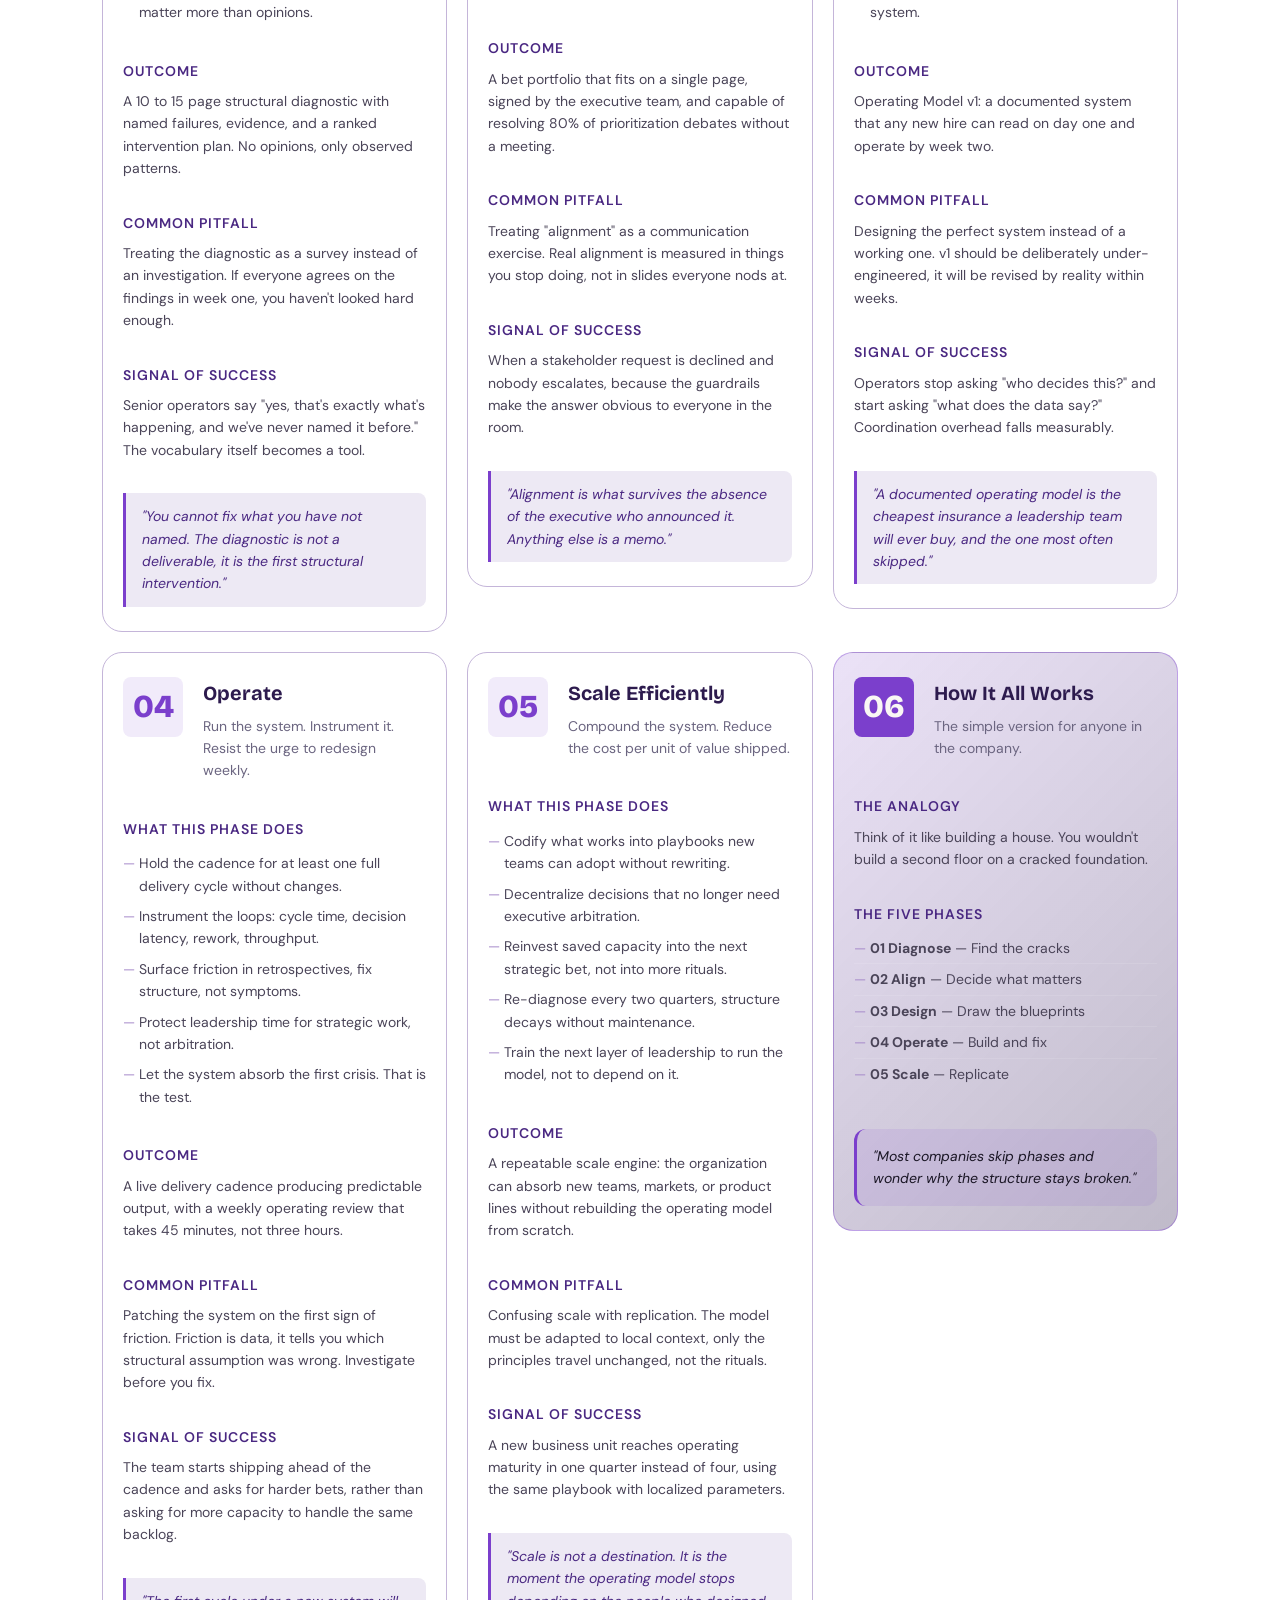
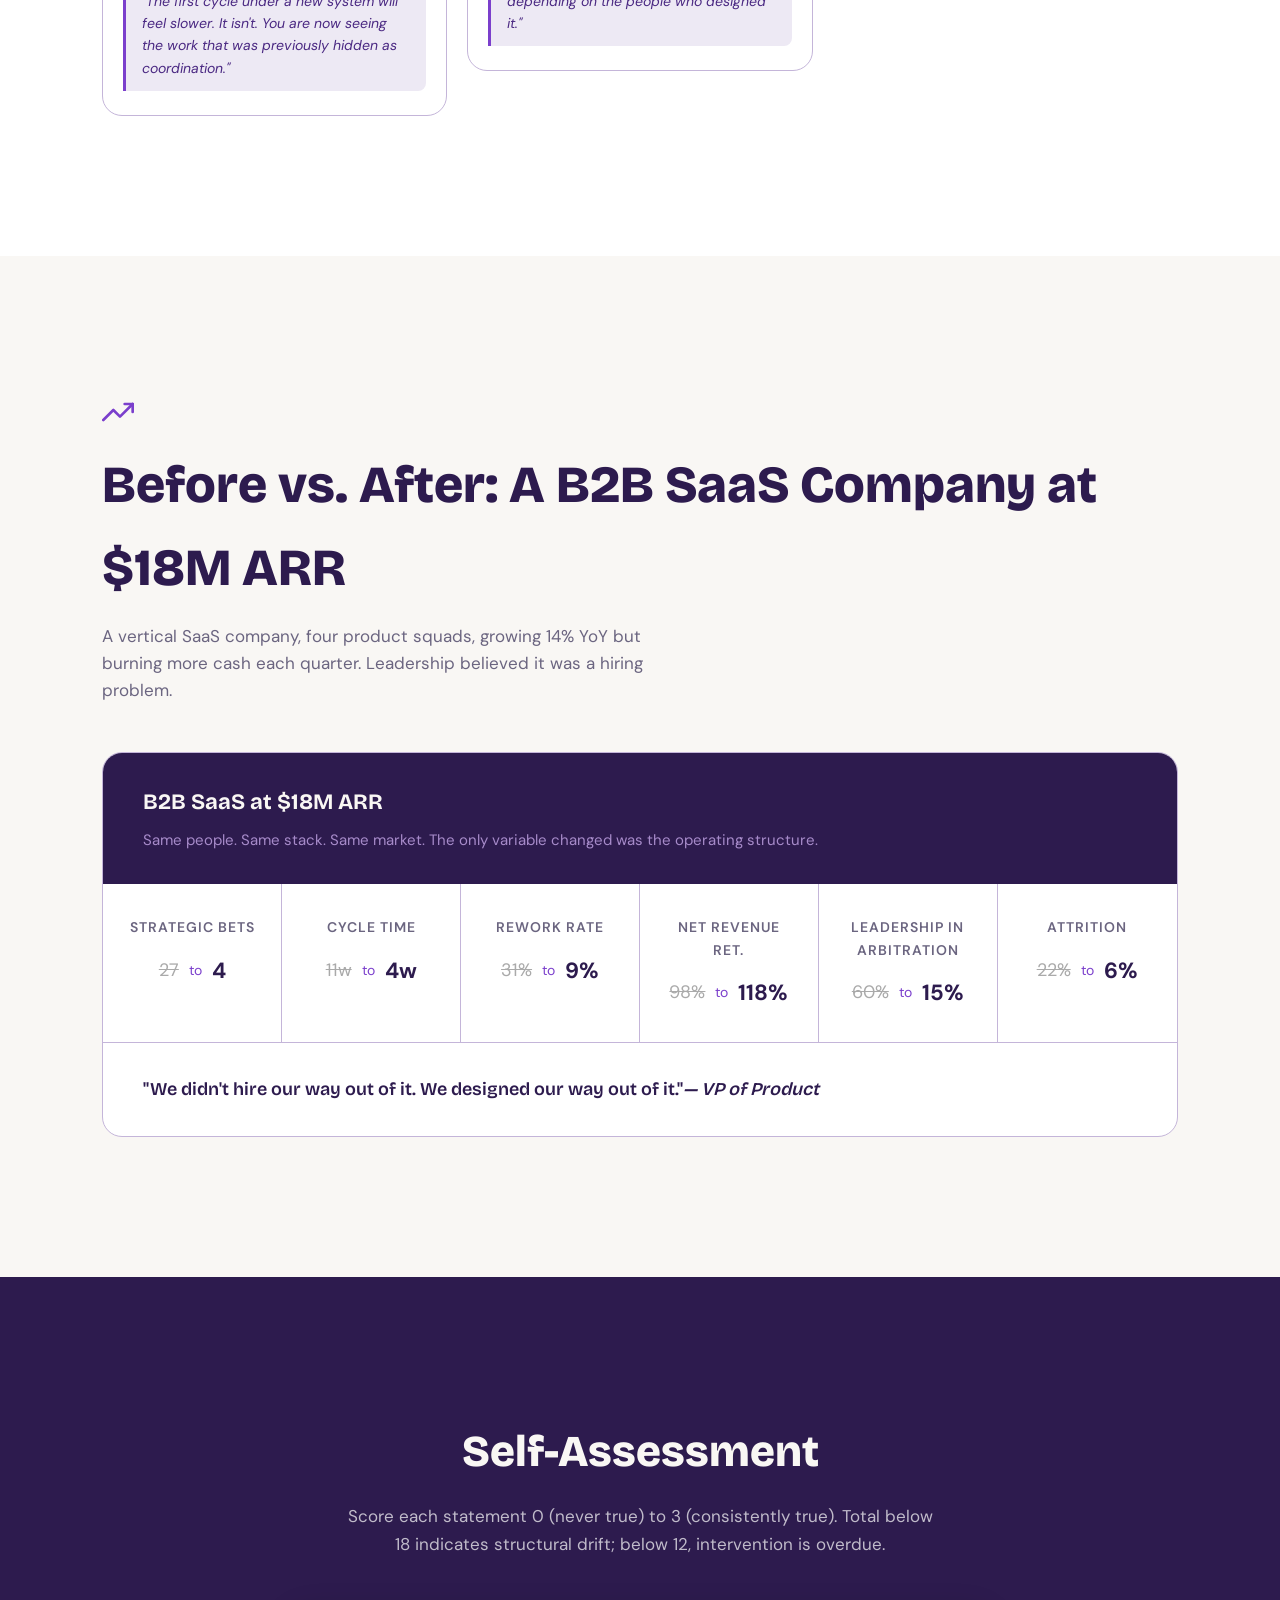
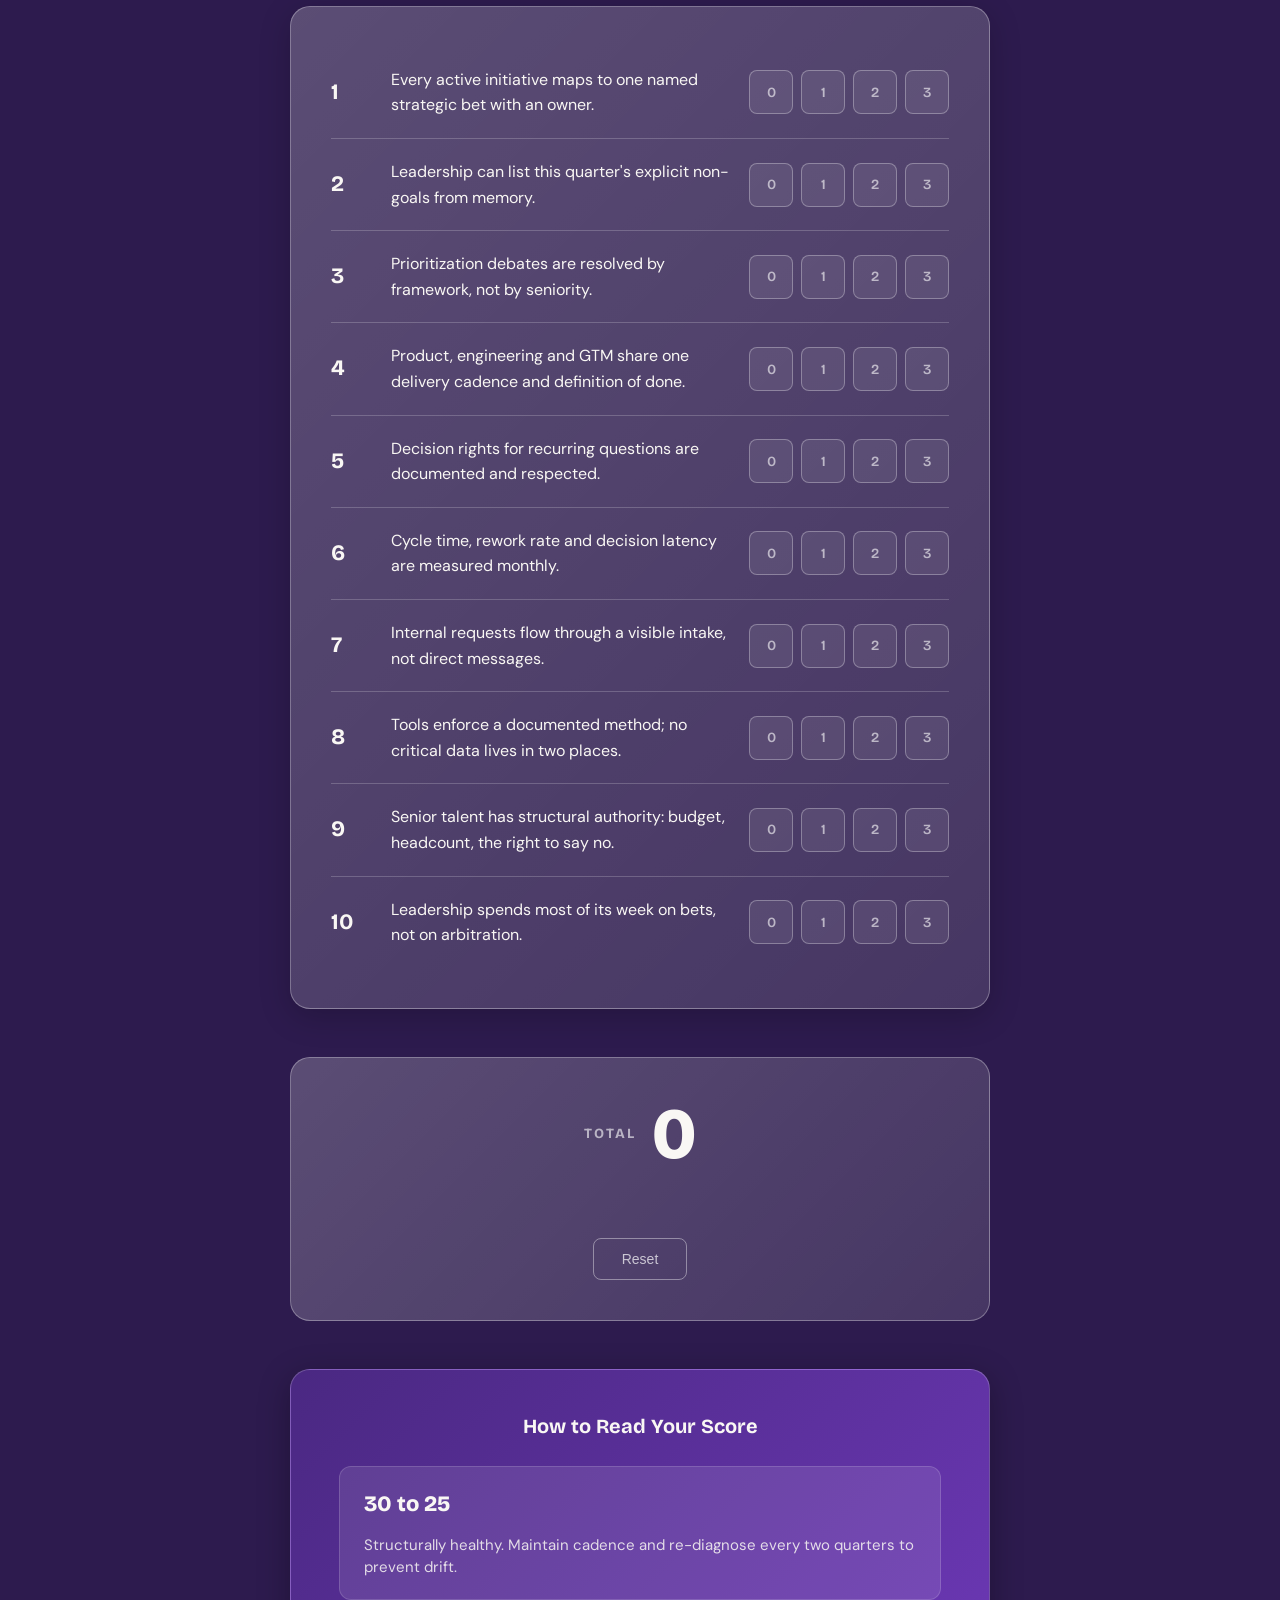
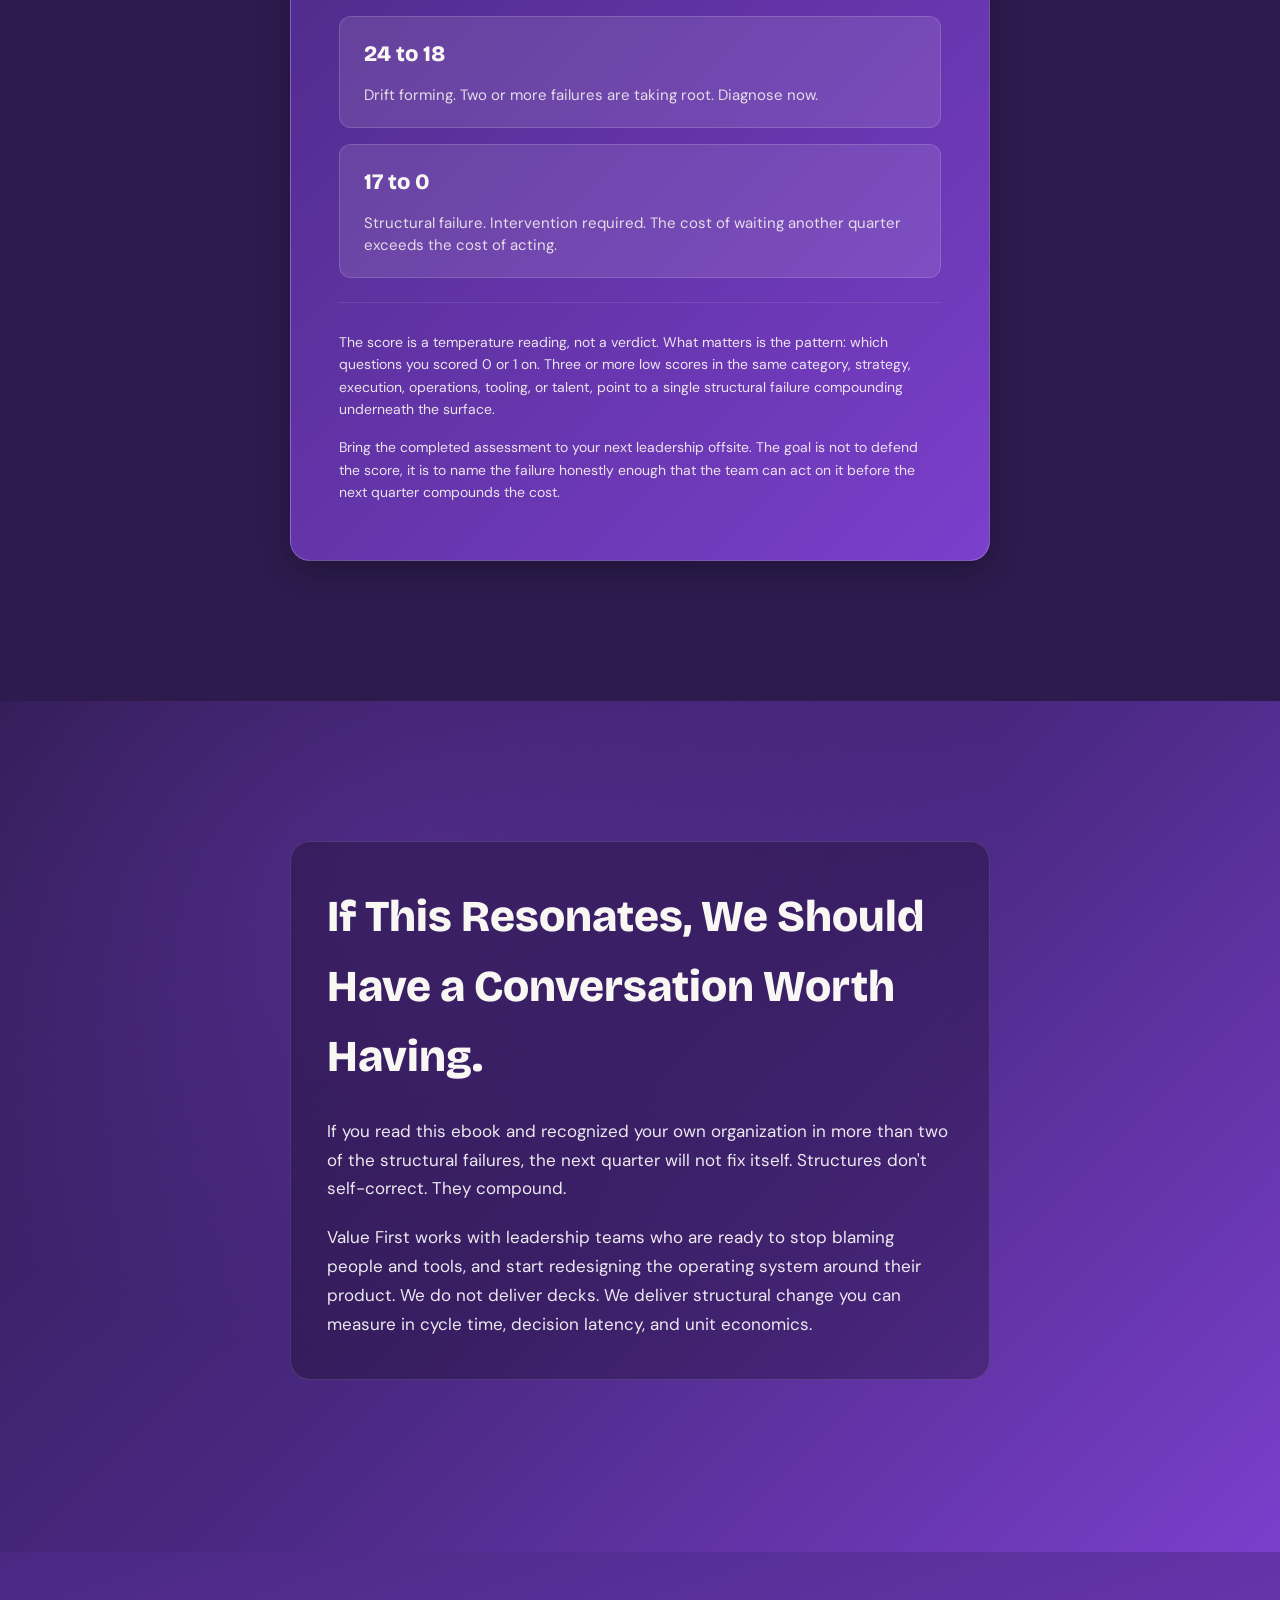
==== commit 81cbb2f0: "feat: add accessibility improvements and separate CTA sections with unique backgrounds" ====
--- a/index.html
+++ b/index.html
@@ -1067,101 +1067,111 @@
             <div class="question-item" data-q="1">
                 <div class="question-number">1</div>
                 <div class="question-text">Every active initiative maps to one named strategic bet with an owner.</div>
-                <div class="question-score-selector">
-                    <button class="score-btn" data-val="0">0</button>
-                    <button class="score-btn" data-val="1">1</button>
-                    <button class="score-btn" data-val="2">2</button>
-                    <button class="score-btn" data-val="3">3</button>
+                <div class="question-score-selector" role="radiogroup" aria-label="Question 1">
+                    <button class="score-btn" role="radio" aria-checked="false" aria-label="Score 0" data-val="0">0</button>
+                    <button class="score-btn" role="radio" aria-checked="false" aria-label="Score 1" data-val="1">1</button>
+                    <button class="score-btn" role="radio" aria-checked="false" aria-label="Score 2" data-val="2">2</button>
+                    <button class="score-btn" role="radio" aria-checked="false" aria-label="Score 3" data-val="3">3</button>
+                    <span class="selected-score-display"></span>
                 </div>
             </div>
             <div class="question-item" data-q="2">
                 <div class="question-number">2</div>
                 <div class="question-text">Leadership can list this quarter's explicit non-goals from memory.</div>
-                <div class="question-score-selector">
-                    <button class="score-btn" data-val="0">0</button>
-                    <button class="score-btn" data-val="1">1</button>
-                    <button class="score-btn" data-val="2">2</button>
-                    <button class="score-btn" data-val="3">3</button>
+                <div class="question-score-selector" role="radiogroup" aria-label="Question 2">
+                    <button class="score-btn" role="radio" aria-checked="false" aria-label="Score 0" data-val="0">0</button>
+                    <button class="score-btn" role="radio" aria-checked="false" aria-label="Score 1" data-val="1">1</button>
+                    <button class="score-btn" role="radio" aria-checked="false" aria-label="Score 2" data-val="2">2</button>
+                    <button class="score-btn" role="radio" aria-checked="false" aria-label="Score 3" data-val="3">3</button>
+                    <span class="selected-score-display"></span>
                 </div>
             </div>
             <div class="question-item" data-q="3">
                 <div class="question-number">3</div>
                 <div class="question-text">Prioritization debates are resolved by framework, not by seniority.</div>
-                <div class="question-score-selector">
-                    <button class="score-btn" data-val="0">0</button>
-                    <button class="score-btn" data-val="1">1</button>
-                    <button class="score-btn" data-val="2">2</button>
-                    <button class="score-btn" data-val="3">3</button>
+                <div class="question-score-selector" role="radiogroup" aria-label="Question 3">
+                    <button class="score-btn" role="radio" aria-checked="false" aria-label="Score 0" data-val="0">0</button>
+                    <button class="score-btn" role="radio" aria-checked="false" aria-label="Score 1" data-val="1">1</button>
+                    <button class="score-btn" role="radio" aria-checked="false" aria-label="Score 2" data-val="2">2</button>
+                    <button class="score-btn" role="radio" aria-checked="false" aria-label="Score 3" data-val="3">3</button>
+                    <span class="selected-score-display"></span>
                 </div>
             </div>
             <div class="question-item" data-q="4">
                 <div class="question-number">4</div>
                 <div class="question-text">Product, engineering and GTM share one delivery cadence and definition of done.</div>
-                <div class="question-score-selector">
-                    <button class="score-btn" data-val="0">0</button>
-                    <button class="score-btn" data-val="1">1</button>
-                    <button class="score-btn" data-val="2">2</button>
-                    <button class="score-btn" data-val="3">3</button>
+                <div class="question-score-selector" role="radiogroup" aria-label="Question 4">
+                    <button class="score-btn" role="radio" aria-checked="false" aria-label="Score 0" data-val="0">0</button>
+                    <button class="score-btn" role="radio" aria-checked="false" aria-label="Score 1" data-val="1">1</button>
+                    <button class="score-btn" role="radio" aria-checked="false" aria-label="Score 2" data-val="2">2</button>
+                    <button class="score-btn" role="radio" aria-checked="false" aria-label="Score 3" data-val="3">3</button>
+                    <span class="selected-score-display"></span>
                 </div>
             </div>
             <div class="question-item" data-q="5">
                 <div class="question-number">5</div>
                 <div class="question-text">Decision rights for recurring questions are documented and respected.</div>
-                <div class="question-score-selector">
-                    <button class="score-btn" data-val="0">0</button>
-                    <button class="score-btn" data-val="1">1</button>
-                    <button class="score-btn" data-val="2">2</button>
-                    <button class="score-btn" data-val="3">3</button>
+                <div class="question-score-selector" role="radiogroup" aria-label="Question 5">
+                    <button class="score-btn" role="radio" aria-checked="false" aria-label="Score 0" data-val="0">0</button>
+                    <button class="score-btn" role="radio" aria-checked="false" aria-label="Score 1" data-val="1">1</button>
+                    <button class="score-btn" role="radio" aria-checked="false" aria-label="Score 2" data-val="2">2</button>
+                    <button class="score-btn" role="radio" aria-checked="false" aria-label="Score 3" data-val="3">3</button>
+                    <span class="selected-score-display"></span>
                 </div>
             </div>
             <div class="question-item" data-q="6">
                 <div class="question-number">6</div>
                 <div class="question-text">Cycle time, rework rate and decision latency are measured monthly.</div>
-                <div class="question-score-selector">
-                    <button class="score-btn" data-val="0">0</button>
-                    <button class="score-btn" data-val="1">1</button>
-                    <button class="score-btn" data-val="2">2</button>
-                    <button class="score-btn" data-val="3">3</button>
+                <div class="question-score-selector" role="radiogroup" aria-label="Question 6">
+                    <button class="score-btn" role="radio" aria-checked="false" aria-label="Score 0" data-val="0">0</button>
+                    <button class="score-btn" role="radio" aria-checked="false" aria-label="Score 1" data-val="1">1</button>
+                    <button class="score-btn" role="radio" aria-checked="false" aria-label="Score 2" data-val="2">2</button>
+                    <button class="score-btn" role="radio" aria-checked="false" aria-label="Score 3" data-val="3">3</button>
+                    <span class="selected-score-display"></span>
                 </div>
             </div>
             <div class="question-item" data-q="7">
                 <div class="question-number">7</div>
                 <div class="question-text">Internal requests flow through a visible intake, not direct messages.</div>
-                <div class="question-score-selector">
-                    <button class="score-btn" data-val="0">0</button>
-                    <button class="score-btn" data-val="1">1</button>
-                    <button class="score-btn" data-val="2">2</button>
-                    <button class="score-btn" data-val="3">3</button>
+                <div class="question-score-selector" role="radiogroup" aria-label="Question 7">
+                    <button class="score-btn" role="radio" aria-checked="false" aria-label="Score 0" data-val="0">0</button>
+                    <button class="score-btn" role="radio" aria-checked="false" aria-label="Score 1" data-val="1">1</button>
+                    <button class="score-btn" role="radio" aria-checked="false" aria-label="Score 2" data-val="2">2</button>
+                    <button class="score-btn" role="radio" aria-checked="false" aria-label="Score 3" data-val="3">3</button>
+                    <span class="selected-score-display"></span>
                 </div>
             </div>
             <div class="question-item" data-q="8">
                 <div class="question-number">8</div>
                 <div class="question-text">Tools enforce a documented method; no critical data lives in two places.</div>
-                <div class="question-score-selector">
-                    <button class="score-btn" data-val="0">0</button>
-                    <button class="score-btn" data-val="1">1</button>
-                    <button class="score-btn" data-val="2">2</button>
-                    <button class="score-btn" data-val="3">3</button>
+                <div class="question-score-selector" role="radiogroup" aria-label="Question 8">
+                    <button class="score-btn" role="radio" aria-checked="false" aria-label="Score 0" data-val="0">0</button>
+                    <button class="score-btn" role="radio" aria-checked="false" aria-label="Score 1" data-val="1">1</button>
+                    <button class="score-btn" role="radio" aria-checked="false" aria-label="Score 2" data-val="2">2</button>
+                    <button class="score-btn" role="radio" aria-checked="false" aria-label="Score 3" data-val="3">3</button>
+                    <span class="selected-score-display"></span>
                 </div>
             </div>
             <div class="question-item" data-q="9">
                 <div class="question-number">9</div>
                 <div class="question-text">Senior talent has structural authority: budget, headcount, the right to say no.</div>
-                <div class="question-score-selector">
-                    <button class="score-btn" data-val="0">0</button>
-                    <button class="score-btn" data-val="1">1</button>
-                    <button class="score-btn" data-val="2">2</button>
-                    <button class="score-btn" data-val="3">3</button>
+                <div class="question-score-selector" role="radiogroup" aria-label="Question 9">
+                    <button class="score-btn" role="radio" aria-checked="false" aria-label="Score 0" data-val="0">0</button>
+                    <button class="score-btn" role="radio" aria-checked="false" aria-label="Score 1" data-val="1">1</button>
+                    <button class="score-btn" role="radio" aria-checked="false" aria-label="Score 2" data-val="2">2</button>
+                    <button class="score-btn" role="radio" aria-checked="false" aria-label="Score 3" data-val="3">3</button>
+                    <span class="selected-score-display"></span>
                 </div>
             </div>
             <div class="question-item" data-q="10">
                 <div class="question-number">10</div>
                 <div class="question-text">Leadership spends most of its week on bets, not on arbitration.</div>
-                <div class="question-score-selector">
-                    <button class="score-btn" data-val="0">0</button>
-                    <button class="score-btn" data-val="1">1</button>
-                    <button class="score-btn" data-val="2">2</button>
-                    <button class="score-btn" data-val="3">3</button>
+                <div class="question-score-selector" role="radiogroup" aria-label="Question 10">
+                    <button class="score-btn" role="radio" aria-checked="false" aria-label="Score 0" data-val="0">0</button>
+                    <button class="score-btn" role="radio" aria-checked="false" aria-label="Score 1" data-val="1">1</button>
+                    <button class="score-btn" role="radio" aria-checked="false" aria-label="Score 2" data-val="2">2</button>
+                    <button class="score-btn" role="radio" aria-checked="false" aria-label="Score 3" data-val="3">3</button>
+                    <span class="selected-score-display"></span>
                 </div>
             </div>
         </div>
@@ -1198,13 +1208,16 @@
         </div>
     </section>
 
+    <section class="cta-message-section">
+        <div class="cta-message-block">
+            <h2>If This Resonates, We Should Have a Conversation Worth Having.</h2>
+            <p>If you read this ebook and recognized your own organization in more than two of the structural failures, the next quarter will not fix itself. Structures don't self-correct. They compound.</p>
+            <p>Value First works with leadership teams who are ready to stop blaming people and tools, and start redesigning the operating system around their product. We do not deliver decks. We deliver structural change you can measure in cycle time, decision latency, and unit economics.</p>
+        </div>
+    </section>
+
     <section class="cta-section">
-        <h2>If This Resonates, We Should Have a Conversation Worth Having.</h2>
         <div class="cta-grid">
-            <div class="cta-text-card">
-                <p>If you read this ebook and recognized your own organization in more than two of the structural failures, the next quarter will not fix itself. Structures don't self-correct. They compound.</p>
-                <p>Value First works with leadership teams who are ready to stop blaming people and tools, and start redesigning the operating system around their product. We do not deliver decks. We deliver structural change you can measure in cycle time, decision latency, and unit economics.</p>
-            </div>
             <blockquote class="cta-quote">"Scaling a digital product is easy. Scaling it efficiently is where most companies fail. It's not a people or tech problem. It's a structure problem."</blockquote>
         </div>
         <div class="cta-next-step-card">
--- a/styles.css
+++ b/styles.css
@@ -1393,8 +1393,8 @@
         }
 
         .question-score-selector .score-btn {
-            width: 36px;
-            height: 36px;
+            min-width: 44px;
+            height: 44px;
             border-radius: 8px;
             border: 1px solid rgba(255,255,255,0.3);
             background: rgba(255,255,255,0.08);
@@ -1415,6 +1415,40 @@
             background: var(--purple-deep);
             border-color: rgba(255,255,255,0.5);
             color: var(--bg-cream);
+        }
+
+        .question-score-selector .score-btn:focus-visible {
+            outline: 2px solid var(--purple-vivid);
+            outline-offset: 2px;
+        }
+
+        .selected-score-display {
+            display: none;
+            margin-left: 8px;
+            padding: 2px 8px;
+            background: rgba(255,255,255,0.15);
+            border-radius: 4px;
+            font-size: 12px;
+            color: rgba(255,255,255,0.7);
+        }
+
+        .selected-score-display.visible {
+            display: inline-block;
+        }
+
+        .score-btn {
+            transition: background 0.2s ease-out, border-color 0.2s ease-out, transform 0.1s ease-out;
+        }
+
+        .score-btn:active {
+            transform: scale(0.95);
+        }
+
+        @media (max-width: 768px) {
+            .selected-score-display {
+                margin-left: 0;
+                margin-top: 8px;
+            }
         }
 
         .score-result {
@@ -1550,22 +1584,40 @@
             line-height: 1.8;
         }
 
-.cta-section {
-            background: var(--purple-vivid);
+.cta-message-section {
+            background: linear-gradient(135deg, var(--purple-deep) 0%, var(--purple-rich) 50%, var(--purple-vivid) 100%);
             padding: clamp(80px, 12vw, 140px) clamp(40px, 8vw, 120px);
             text-align: center;
             position: relative;
             overflow: hidden;
         }
 
+        .cta-message-section::before {
+            content: '';
+            position: absolute;
+            top: 0;
+            left: 0;
+            right: 0;
+            bottom: 0;
+            background: radial-gradient(ellipse at 30% 20%, rgba(123, 63, 204, 0.3) 0%, transparent 50%);
+        }
+
+.cta-section {
+            background: linear-gradient(160deg, var(--purple-rich) 0%, var(--purple-vivid) 60%, var(--purple-deep) 100%);
+            padding: clamp(80px, 12vw, 140px) clamp(40px, 8vw, 120px);
+            text-align: center;
+            position: relative;
+            overflow: hidden;
+        }
+
         .cta-section::before {
             content: '';
             position: absolute;
-            top: -50%;
-            left: -50%;
-            width: 200%;
-            height: 200%;
-            background: radial-gradient(ellipse at center, rgba(255,255,255,0.1) 0%, transparent 50%);
+            top: 0;
+            left: 0;
+            right: 0;
+            bottom: 0;
+            background: radial-gradient(ellipse at 70% 80%, rgba(45, 27, 78, 0.4) 0%, transparent 50%);
         }
 
 .cta-section h2 {
@@ -1576,6 +1628,59 @@
             font-weight: 800;
             margin-bottom: 40px;
             color: var(--bg-cream);
+        }
+
+        .cta-message-block {
+            background: rgba(0,0,0,0.25);
+            padding: 40px 36px;
+            border-radius: 20px;
+            margin-bottom: 32px;
+            max-width: 700px;
+            margin-left: auto;
+            margin-right: auto;
+            position: relative;
+            z-index: 1;
+            border: 1px solid rgba(255,255,255,0.12);
+        }
+
+        .cta-message-block h2 {
+            font-family: 'Bricolage Grotesque', sans-serif;
+            font-size: clamp(28px, 4vw, 44px);
+            font-weight: 800;
+            color: var(--bg-cream);
+            margin: 0 0 24px 0;
+            text-align: left;
+        }
+
+        .cta-message-block p {
+            font-size: 17px;
+            line-height: 1.7;
+            color: rgba(255,255,255,0.9);
+            margin: 0 0 20px 0;
+            text-align: left;
+        }
+
+        .cta-message-block p:last-child {
+            margin-bottom: 0;
+        }
+
+        .cta-intro-block {
+            max-width: 700px;
+            margin: 0 auto 32px;
+            position: relative;
+            z-index: 1;
+        }
+
+        .cta-intro-block p {
+            font-size: 17px;
+            line-height: 1.7;
+            color: rgba(255,255,255,0.85);
+            margin: 0 0 20px 0;
+            text-align: left;
+        }
+
+        .cta-intro-block p:last-child {
+            margin-bottom: 0;
         }
 
         .cta-grid {
@@ -1593,6 +1698,25 @@
             padding: 32px;
             border-radius: 16px;
             text-align: left;
+        }
+
+        .cta-message-card {
+            background: rgba(0,0,0,0.25);
+            padding: 32px;
+            border-radius: 16px;
+            text-align: left;
+            border: 1px solid rgba(255,255,255,0.15);
+        }
+
+        .cta-message-card p {
+            font-size: 16px;
+            line-height: 1.6;
+            color: var(--bg-cream);
+            margin: 0 0 16px 0;
+        }
+
+        .cta-message-card p:last-child {
+            margin-bottom: 0;
         }
 
         .cta-text-card p {
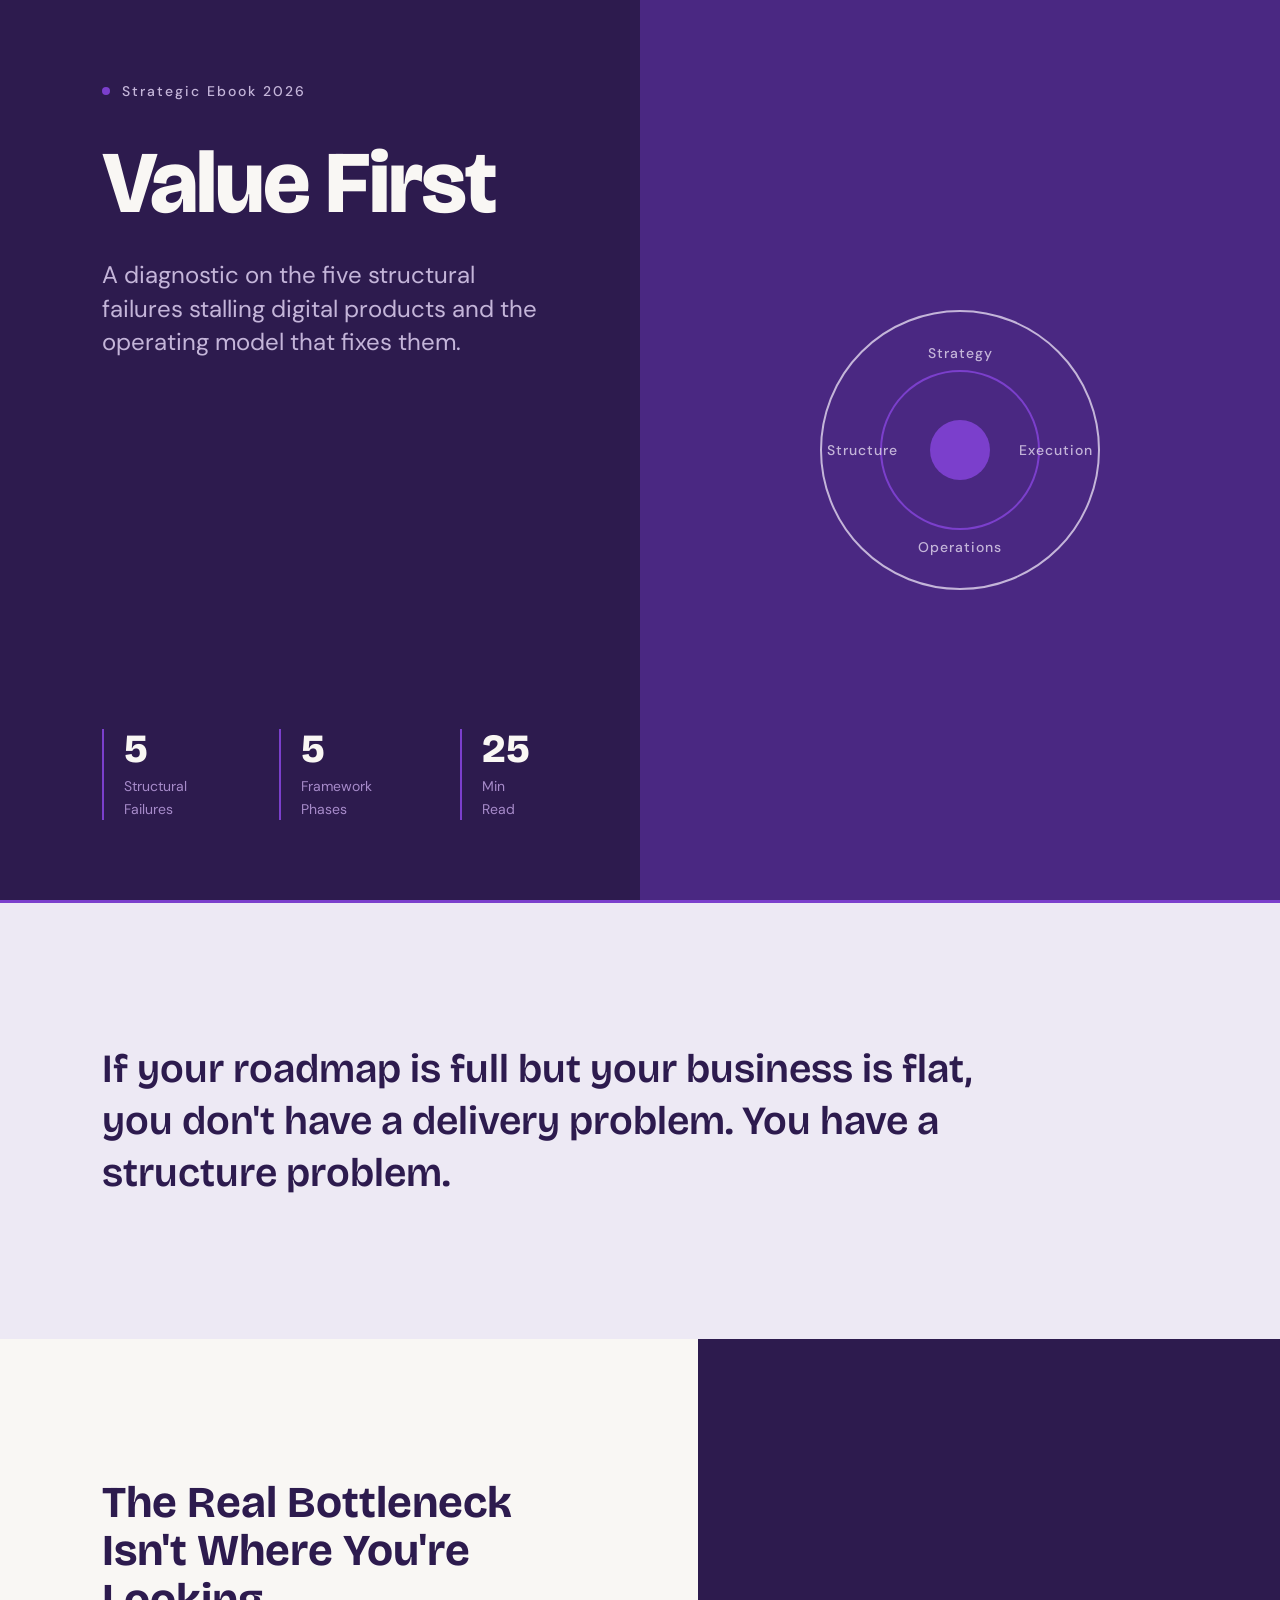
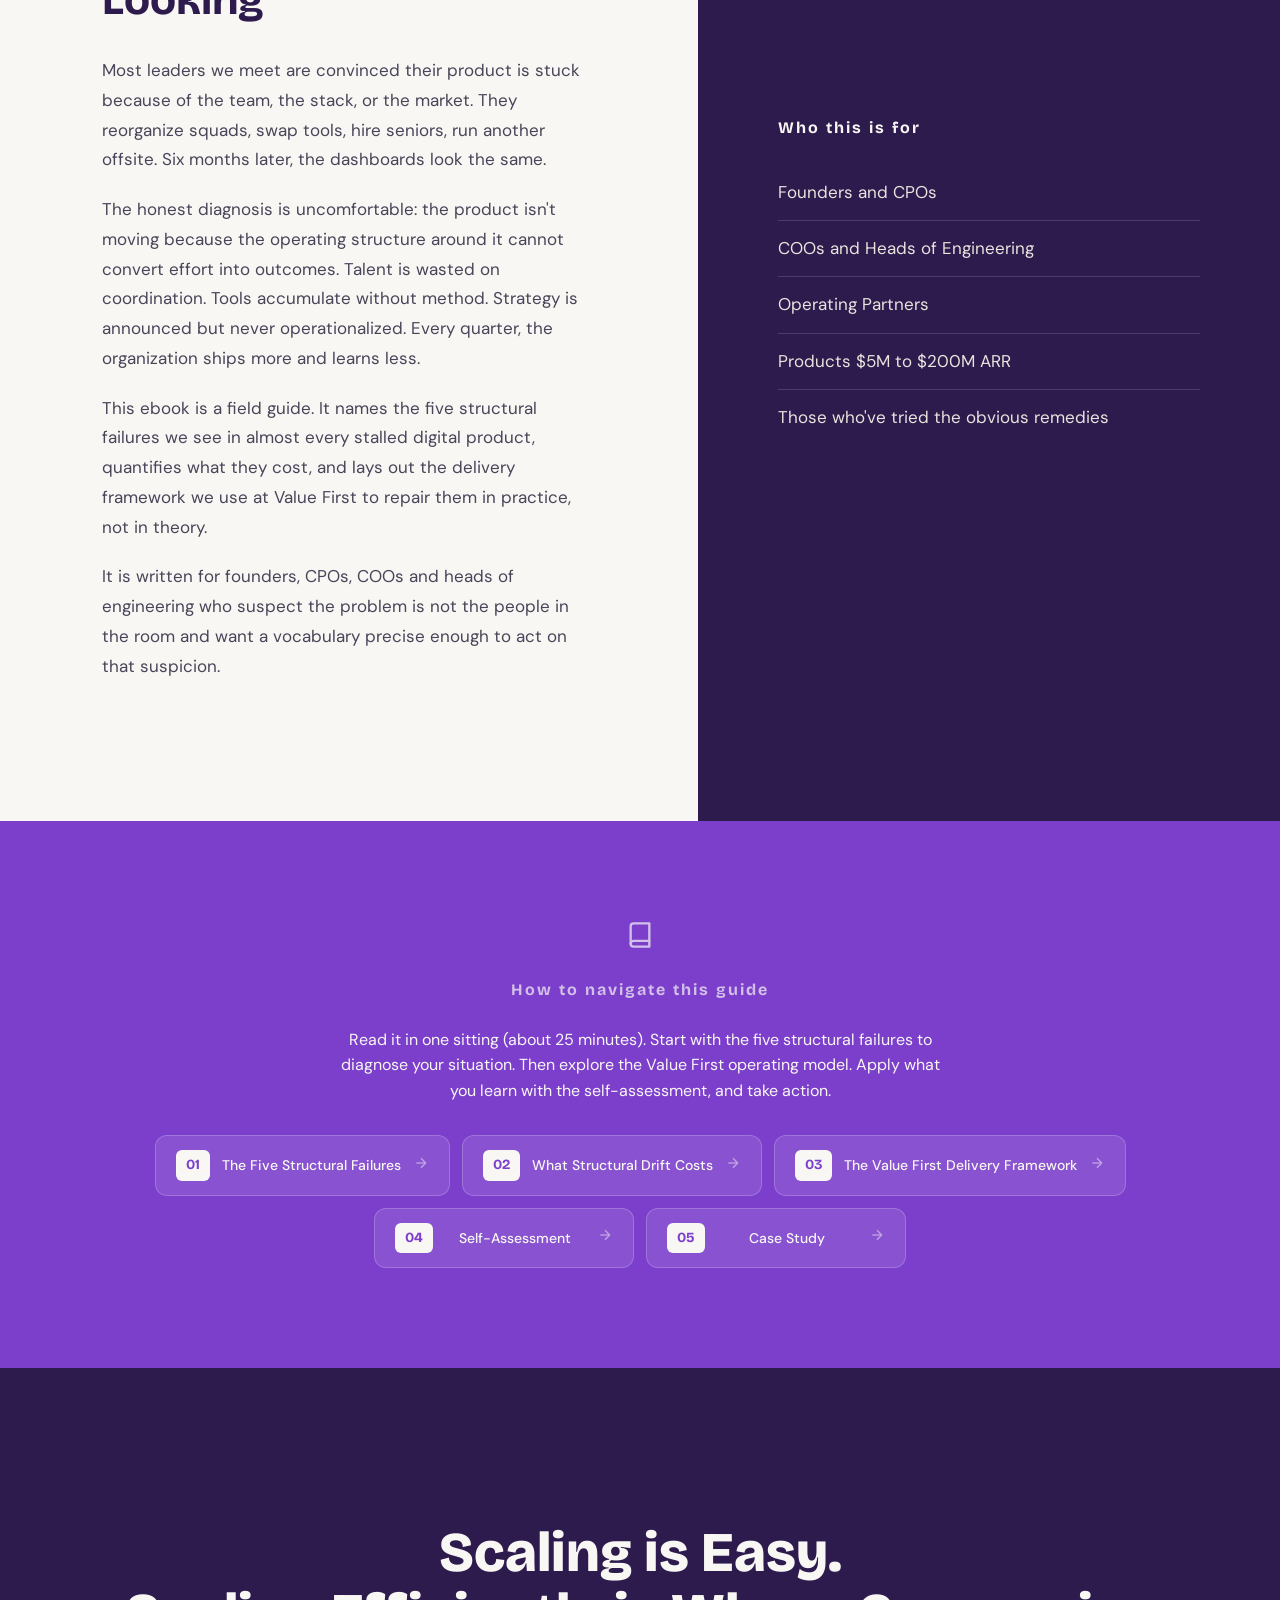
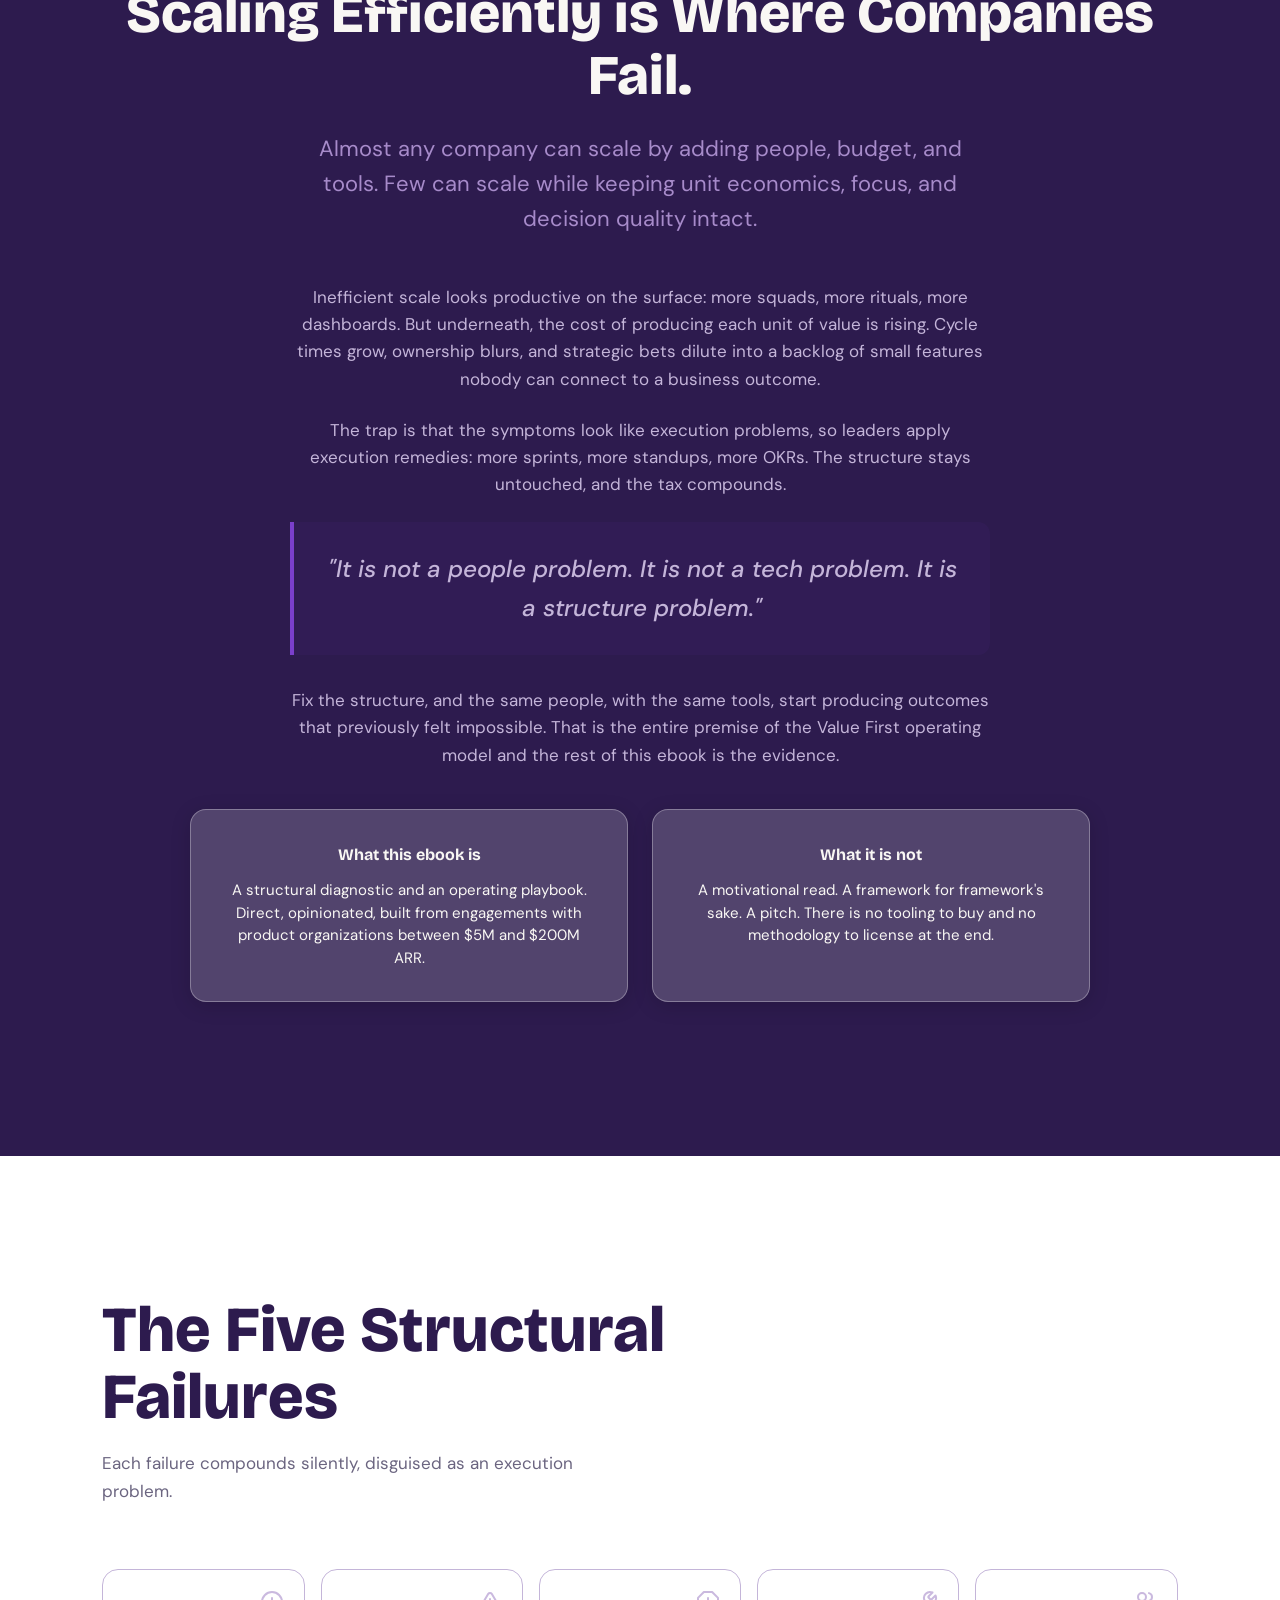
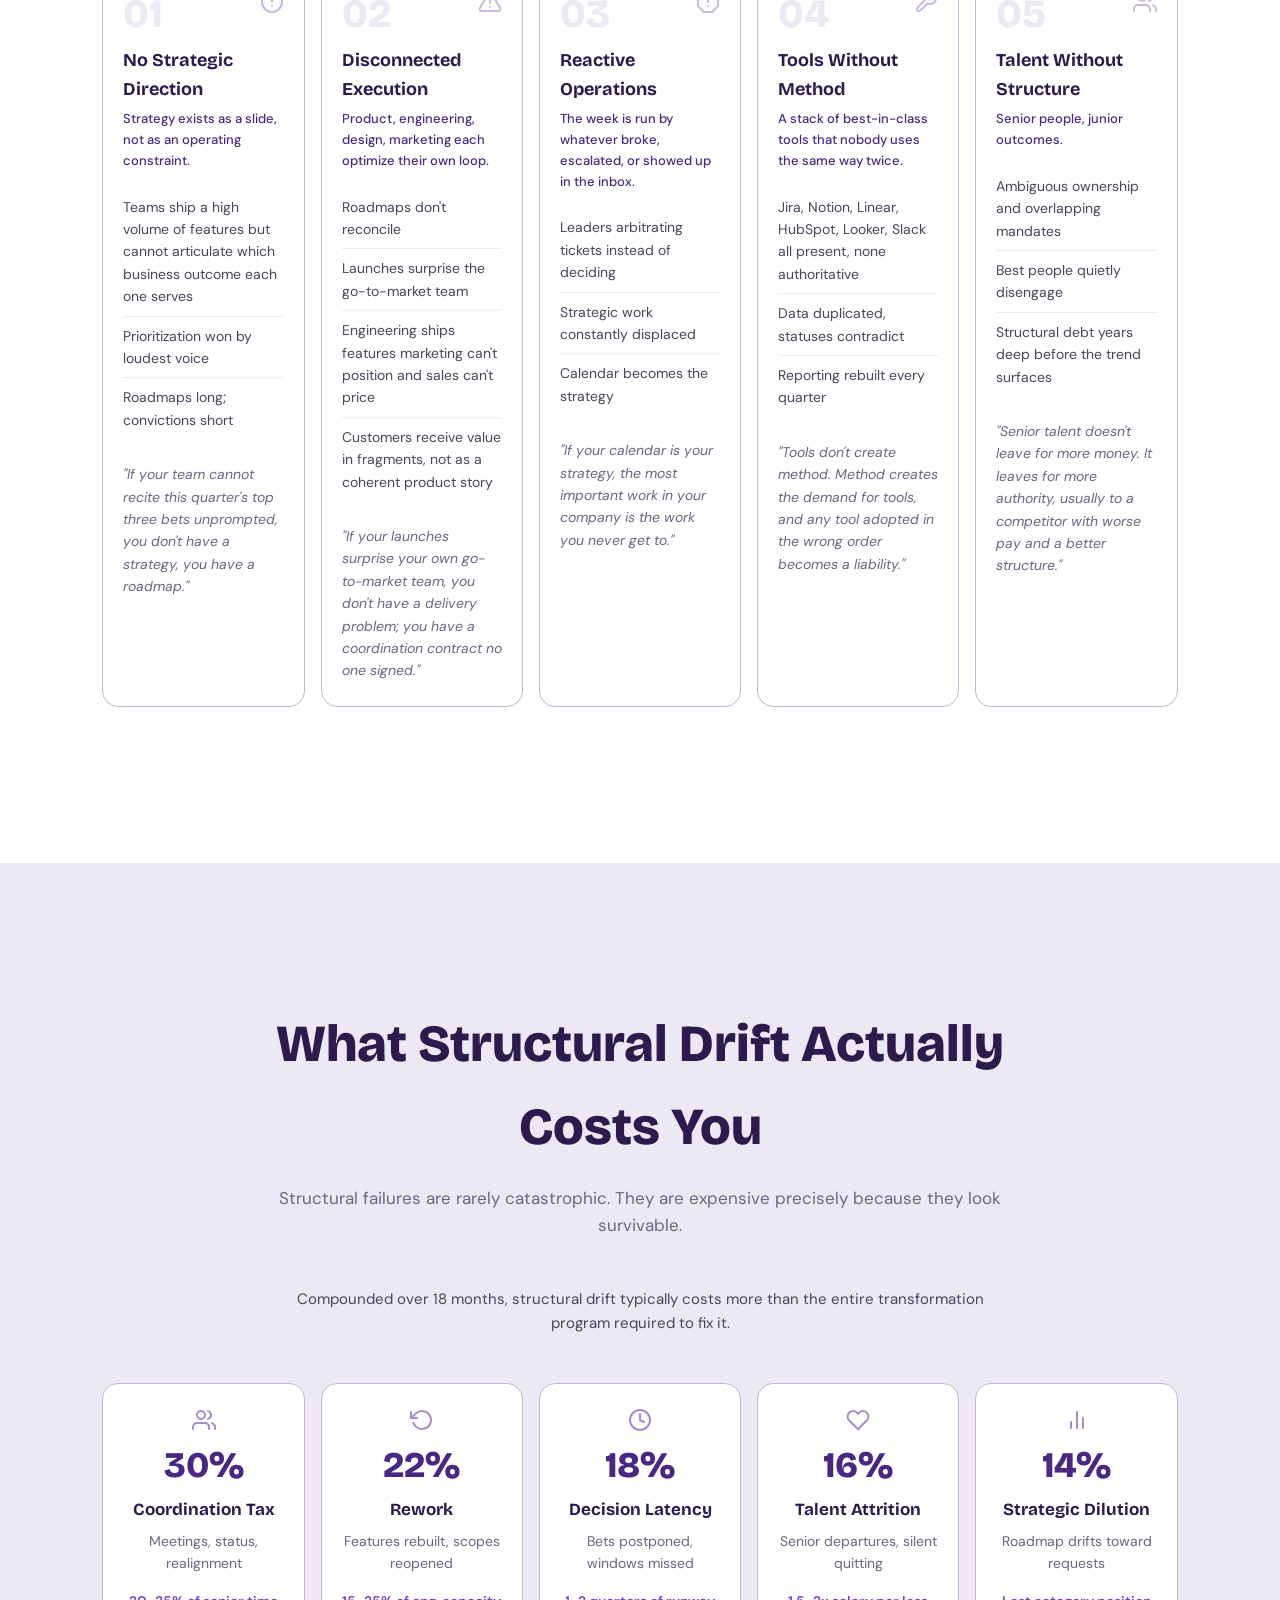
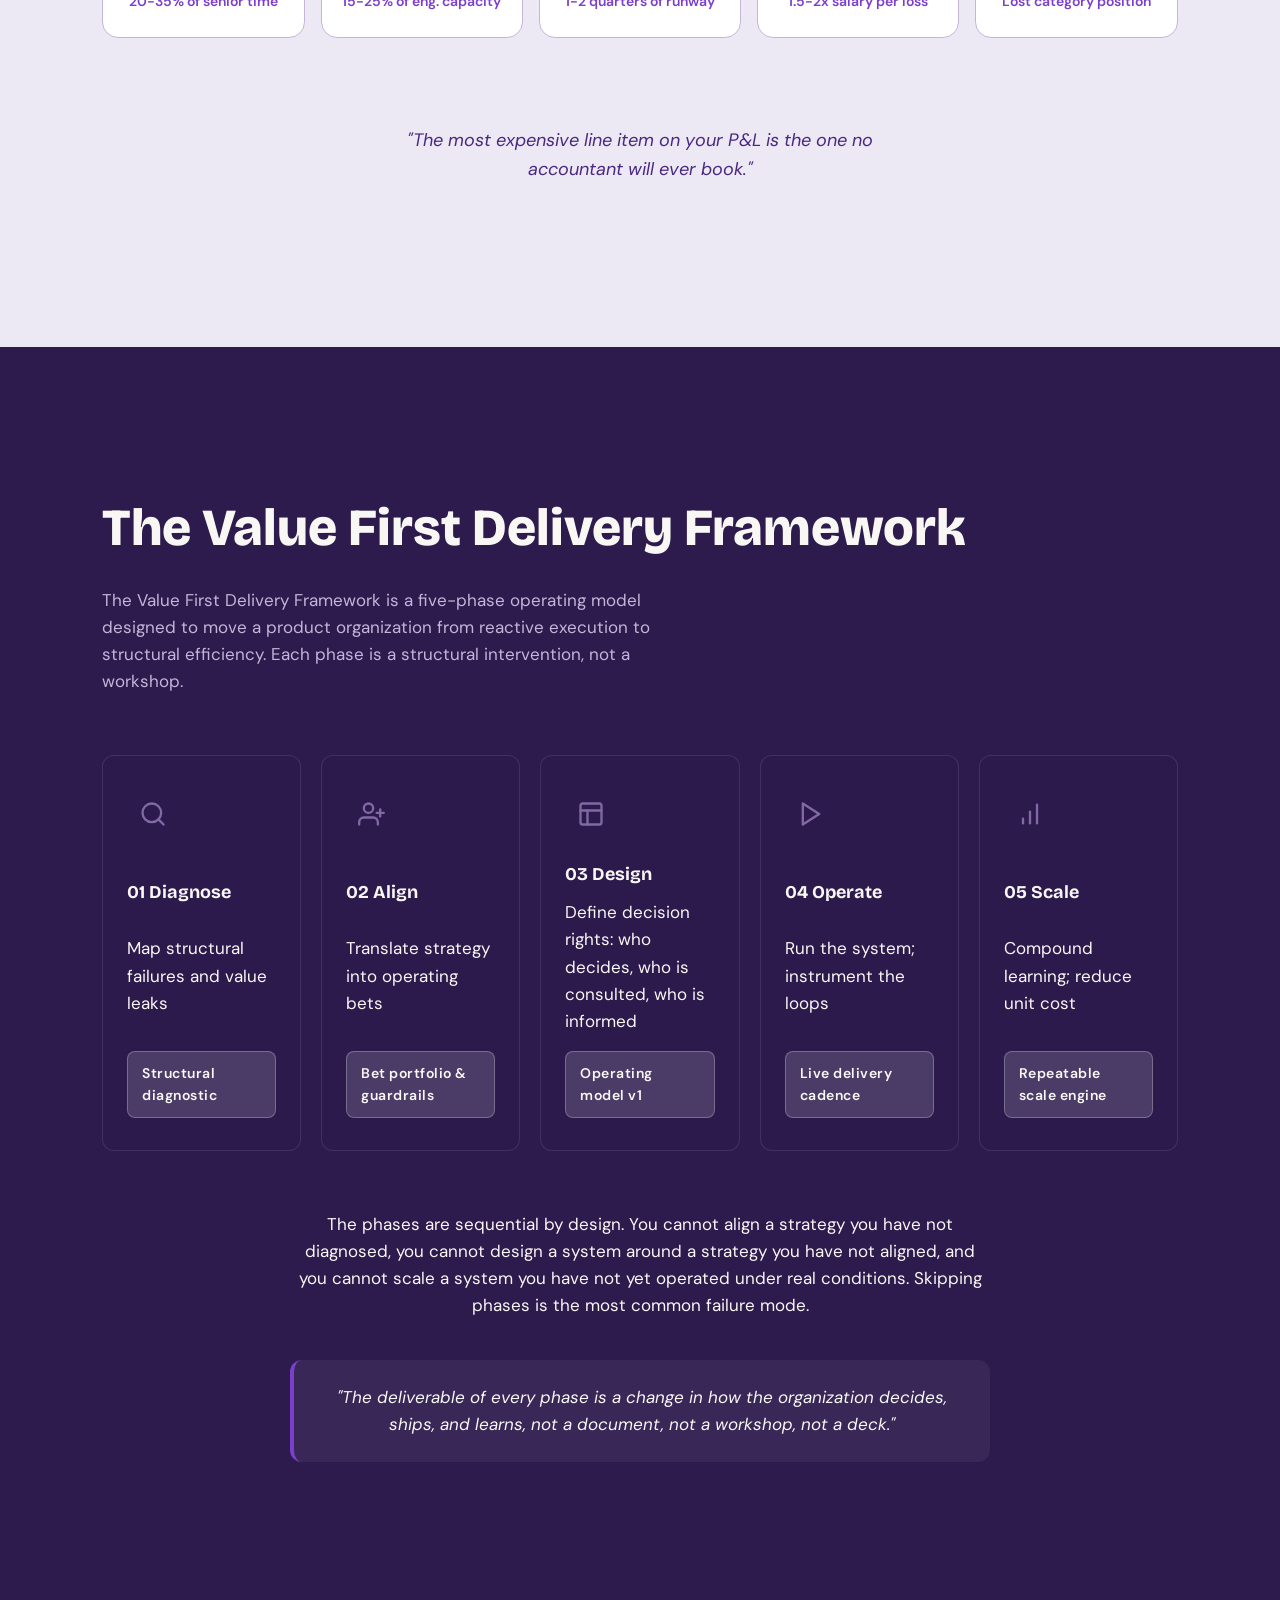
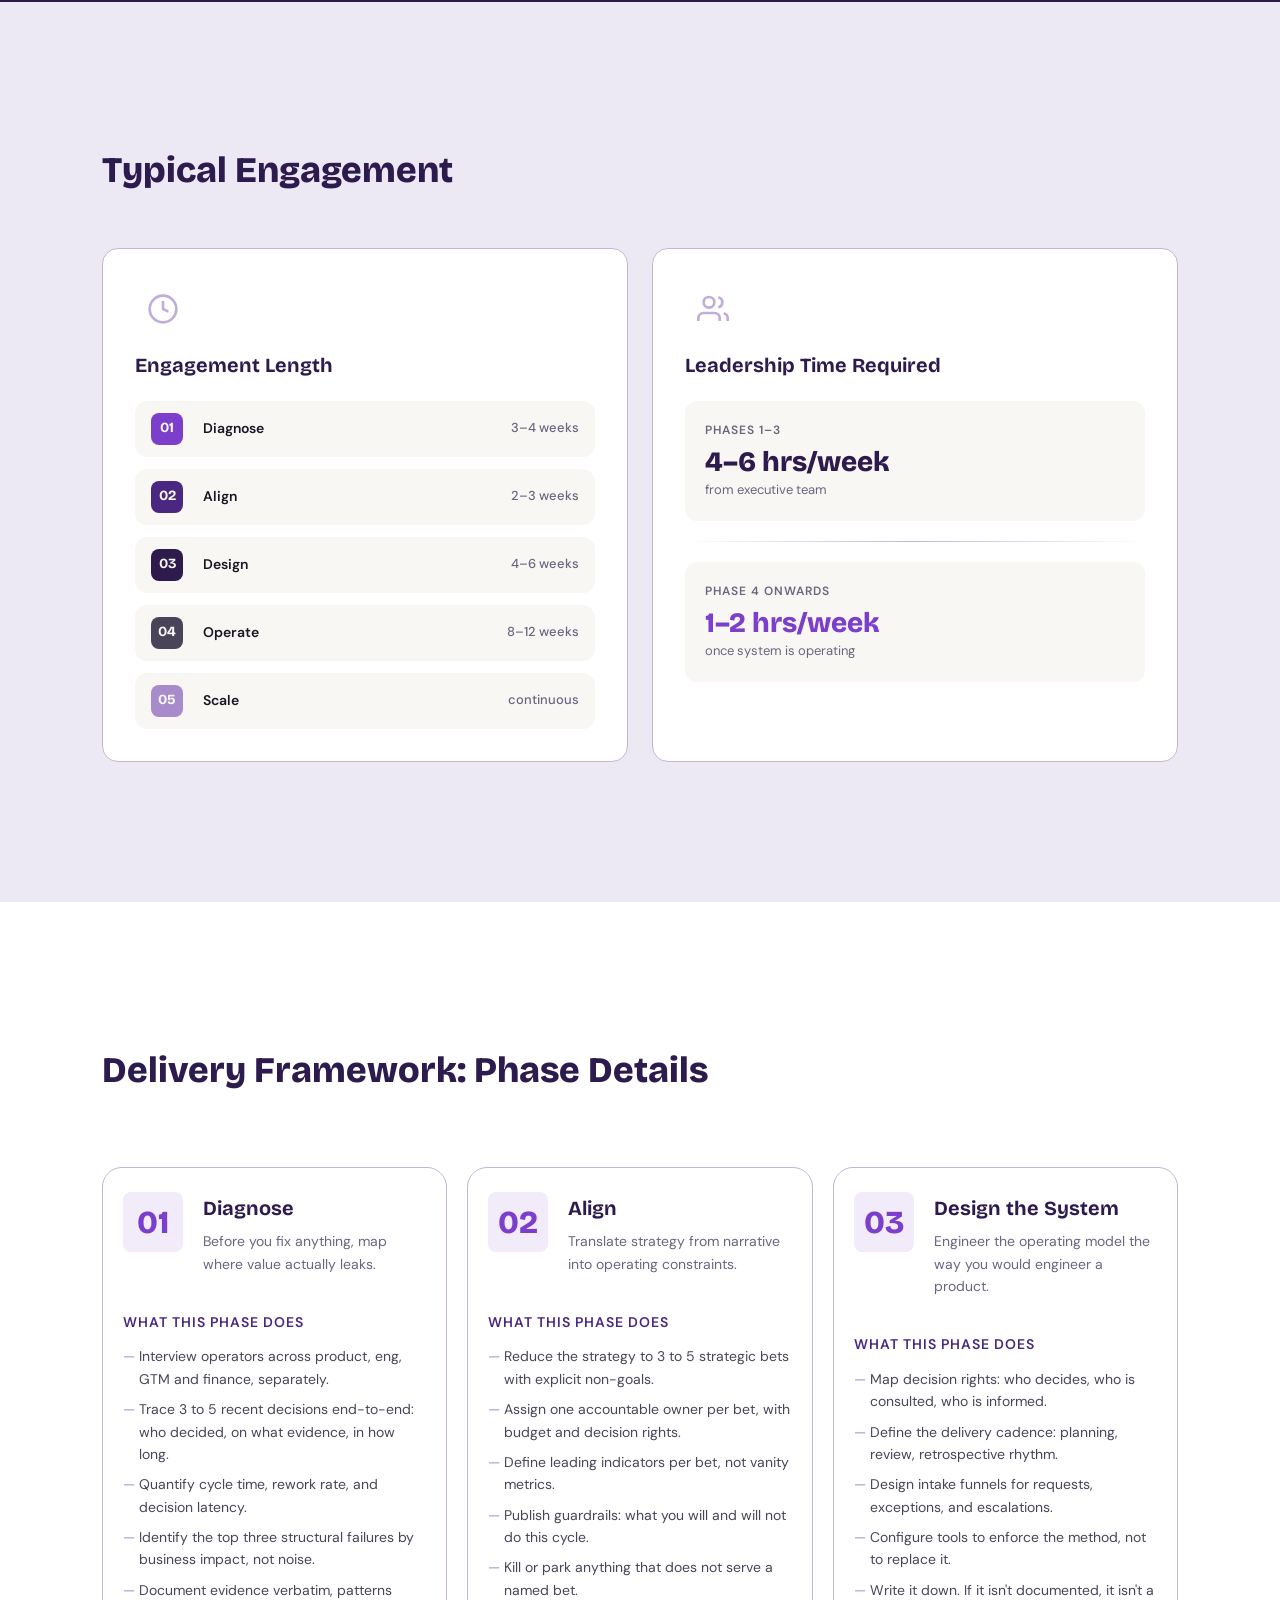
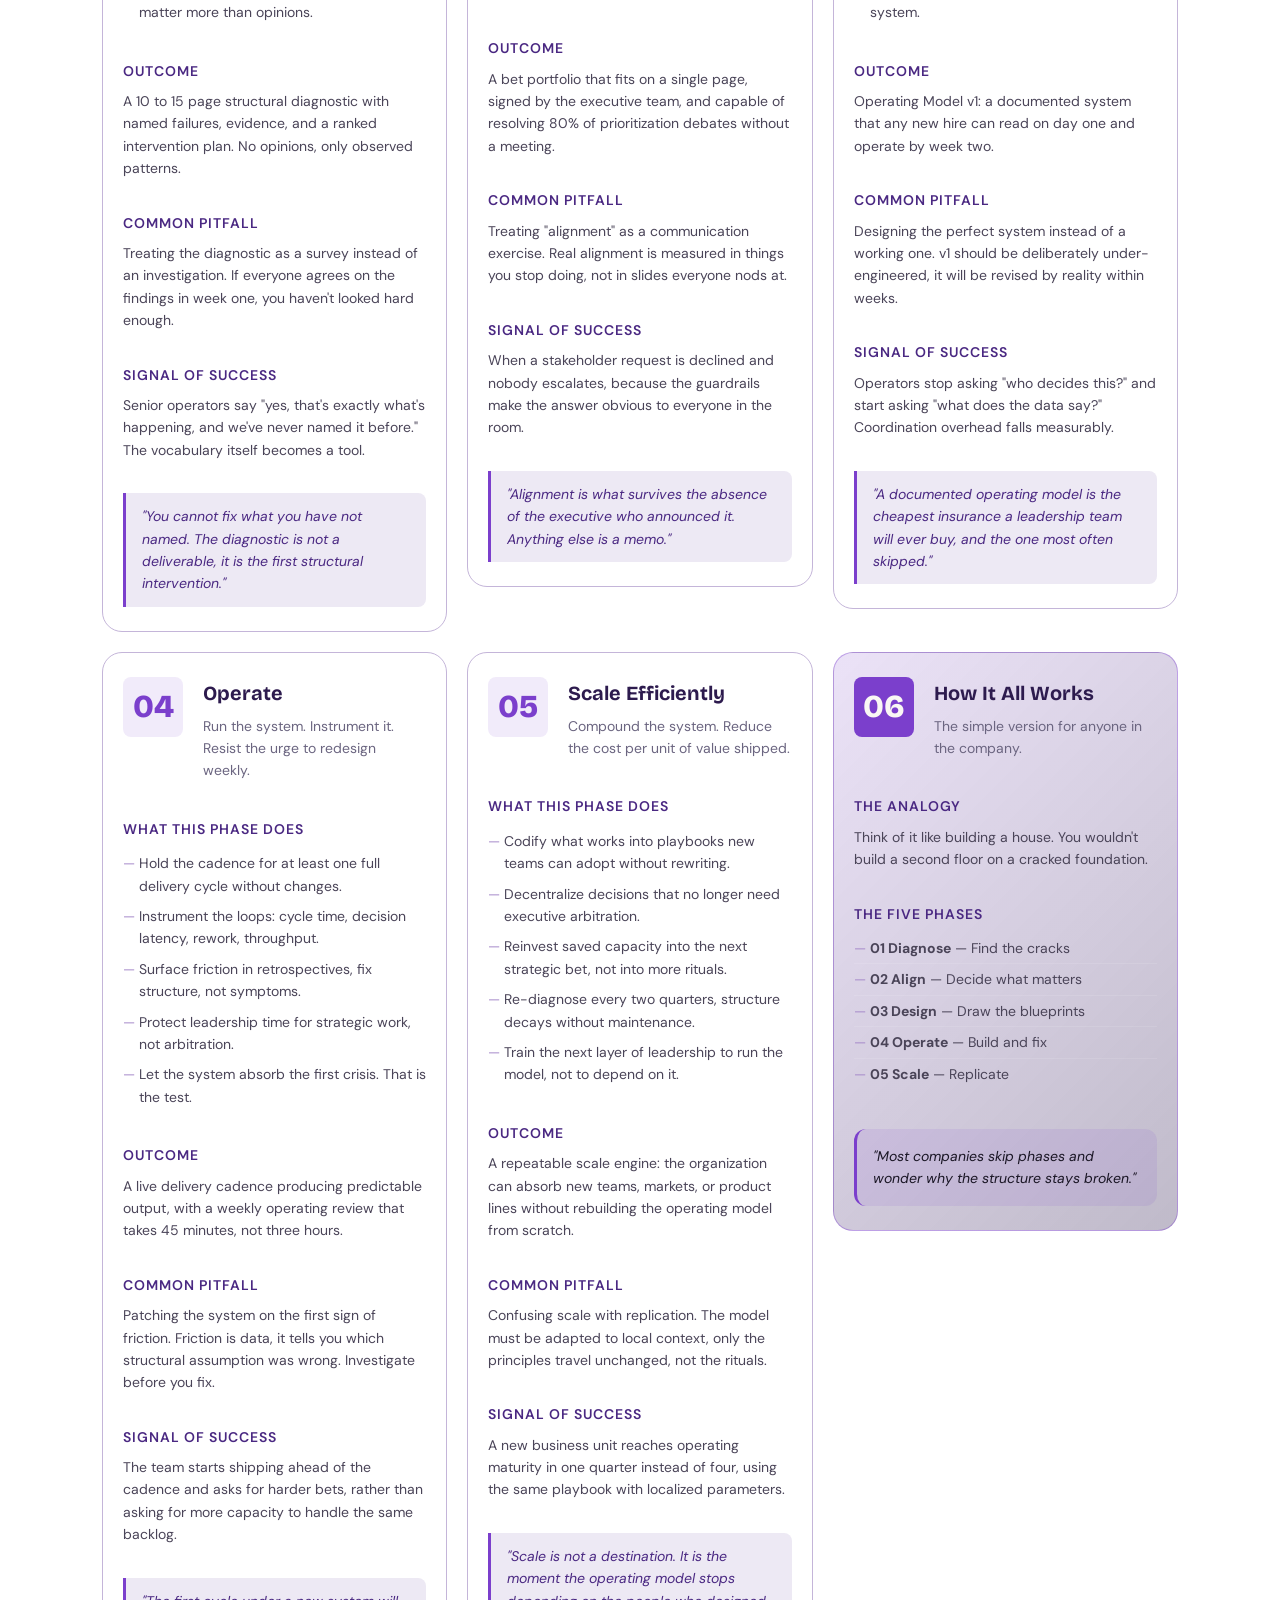
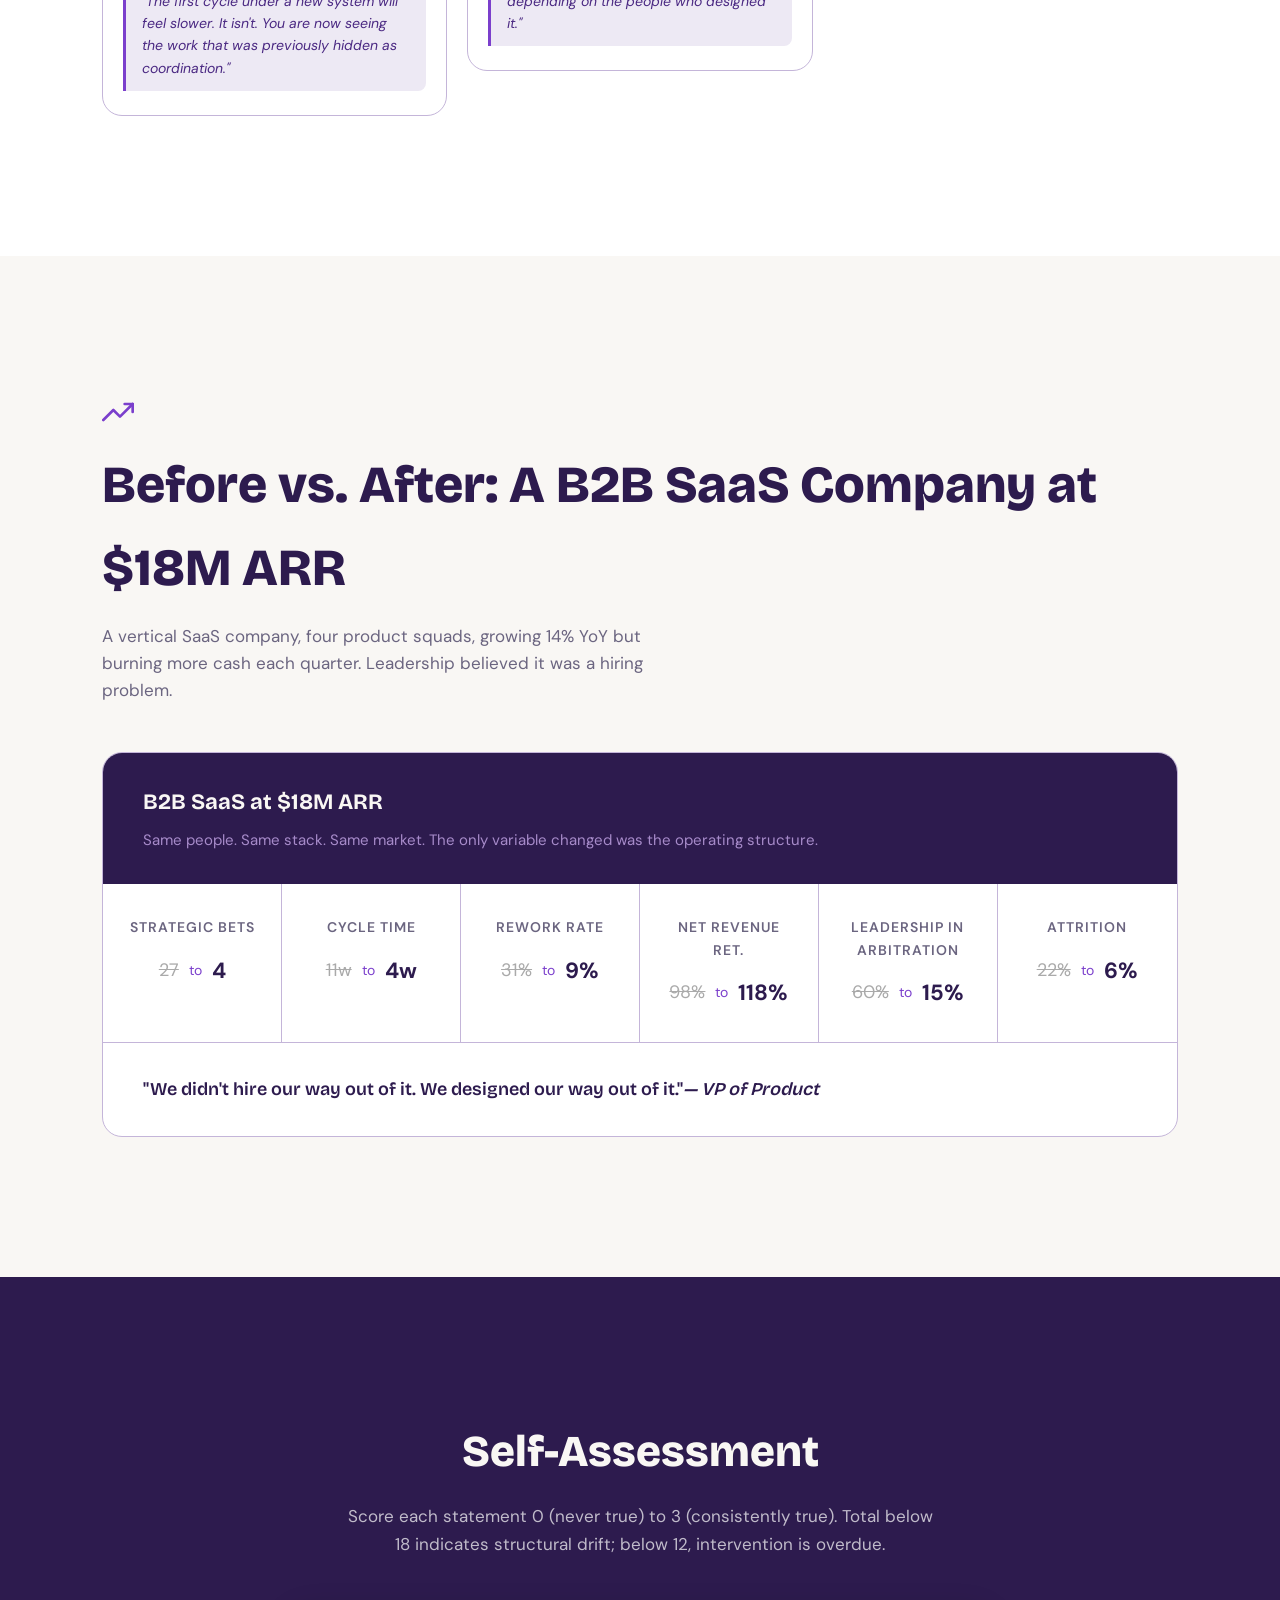
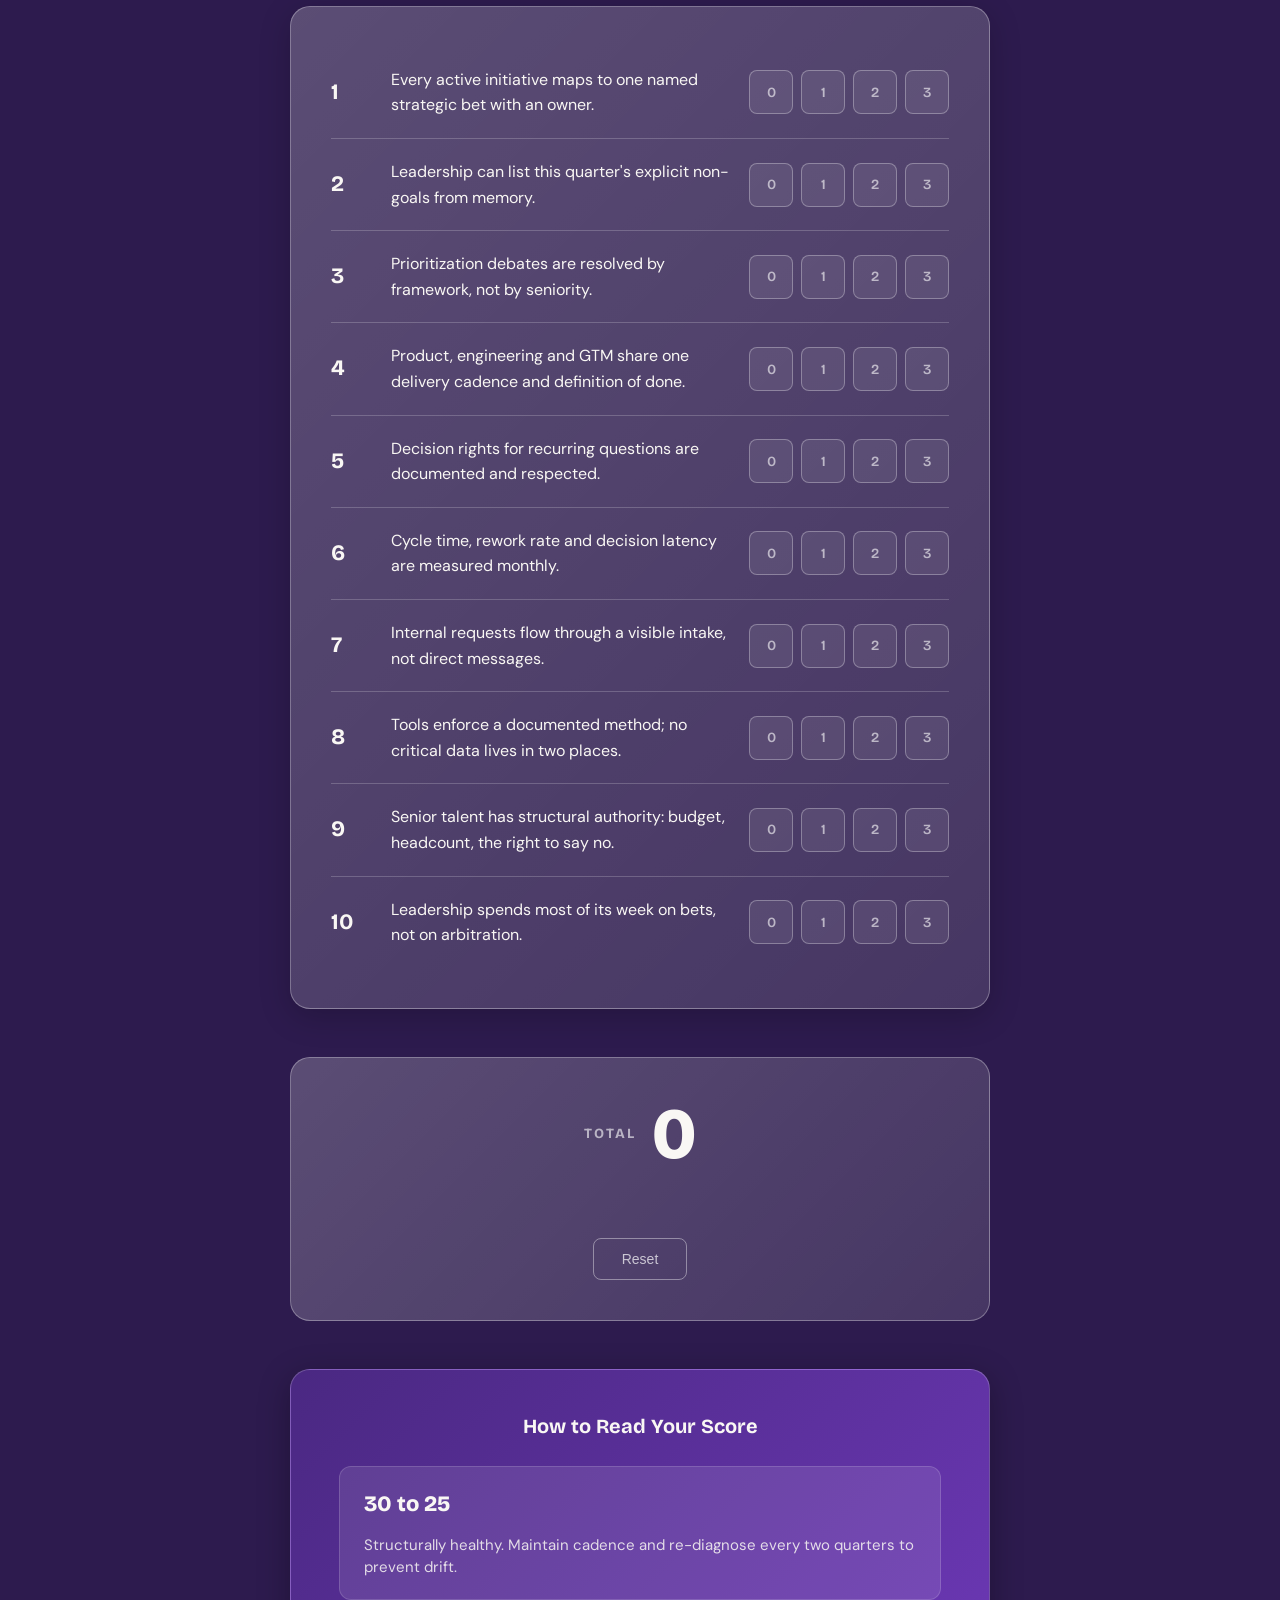
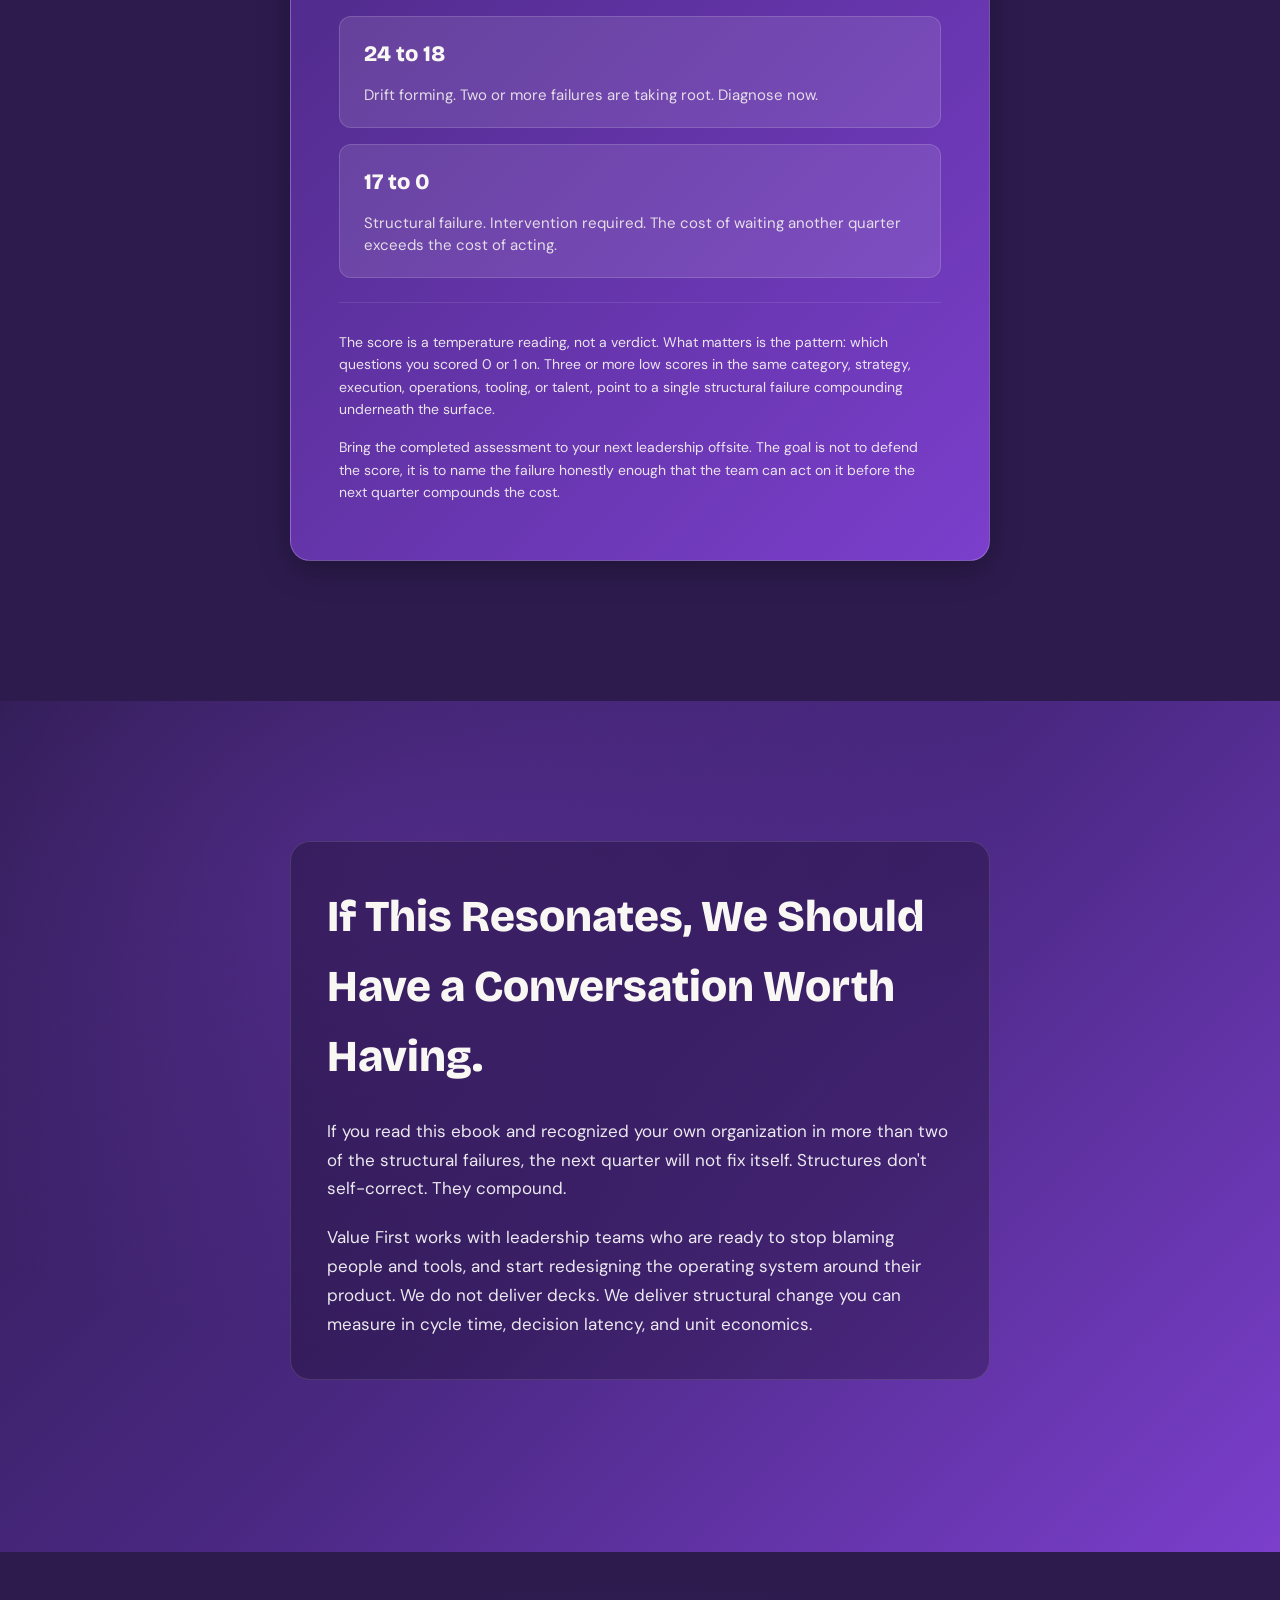
==== commit ba363f22: "feat: add dedicated section for quote with unique background" ====
--- a/index.html
+++ b/index.html
@@ -1072,7 +1072,6 @@
                     <button class="score-btn" role="radio" aria-checked="false" aria-label="Score 1" data-val="1">1</button>
                     <button class="score-btn" role="radio" aria-checked="false" aria-label="Score 2" data-val="2">2</button>
                     <button class="score-btn" role="radio" aria-checked="false" aria-label="Score 3" data-val="3">3</button>
-                    <span class="selected-score-display"></span>
                 </div>
             </div>
             <div class="question-item" data-q="2">
@@ -1083,7 +1082,6 @@
                     <button class="score-btn" role="radio" aria-checked="false" aria-label="Score 1" data-val="1">1</button>
                     <button class="score-btn" role="radio" aria-checked="false" aria-label="Score 2" data-val="2">2</button>
                     <button class="score-btn" role="radio" aria-checked="false" aria-label="Score 3" data-val="3">3</button>
-                    <span class="selected-score-display"></span>
                 </div>
             </div>
             <div class="question-item" data-q="3">
@@ -1094,7 +1092,6 @@
                     <button class="score-btn" role="radio" aria-checked="false" aria-label="Score 1" data-val="1">1</button>
                     <button class="score-btn" role="radio" aria-checked="false" aria-label="Score 2" data-val="2">2</button>
                     <button class="score-btn" role="radio" aria-checked="false" aria-label="Score 3" data-val="3">3</button>
-                    <span class="selected-score-display"></span>
                 </div>
             </div>
             <div class="question-item" data-q="4">
@@ -1105,7 +1102,6 @@
                     <button class="score-btn" role="radio" aria-checked="false" aria-label="Score 1" data-val="1">1</button>
                     <button class="score-btn" role="radio" aria-checked="false" aria-label="Score 2" data-val="2">2</button>
                     <button class="score-btn" role="radio" aria-checked="false" aria-label="Score 3" data-val="3">3</button>
-                    <span class="selected-score-display"></span>
                 </div>
             </div>
             <div class="question-item" data-q="5">
@@ -1116,7 +1112,6 @@
                     <button class="score-btn" role="radio" aria-checked="false" aria-label="Score 1" data-val="1">1</button>
                     <button class="score-btn" role="radio" aria-checked="false" aria-label="Score 2" data-val="2">2</button>
                     <button class="score-btn" role="radio" aria-checked="false" aria-label="Score 3" data-val="3">3</button>
-                    <span class="selected-score-display"></span>
                 </div>
             </div>
             <div class="question-item" data-q="6">
@@ -1127,7 +1122,6 @@
                     <button class="score-btn" role="radio" aria-checked="false" aria-label="Score 1" data-val="1">1</button>
                     <button class="score-btn" role="radio" aria-checked="false" aria-label="Score 2" data-val="2">2</button>
                     <button class="score-btn" role="radio" aria-checked="false" aria-label="Score 3" data-val="3">3</button>
-                    <span class="selected-score-display"></span>
                 </div>
             </div>
             <div class="question-item" data-q="7">
@@ -1138,7 +1132,6 @@
                     <button class="score-btn" role="radio" aria-checked="false" aria-label="Score 1" data-val="1">1</button>
                     <button class="score-btn" role="radio" aria-checked="false" aria-label="Score 2" data-val="2">2</button>
                     <button class="score-btn" role="radio" aria-checked="false" aria-label="Score 3" data-val="3">3</button>
-                    <span class="selected-score-display"></span>
                 </div>
             </div>
             <div class="question-item" data-q="8">
@@ -1149,7 +1142,6 @@
                     <button class="score-btn" role="radio" aria-checked="false" aria-label="Score 1" data-val="1">1</button>
                     <button class="score-btn" role="radio" aria-checked="false" aria-label="Score 2" data-val="2">2</button>
                     <button class="score-btn" role="radio" aria-checked="false" aria-label="Score 3" data-val="3">3</button>
-                    <span class="selected-score-display"></span>
                 </div>
             </div>
             <div class="question-item" data-q="9">
@@ -1160,7 +1152,6 @@
                     <button class="score-btn" role="radio" aria-checked="false" aria-label="Score 1" data-val="1">1</button>
                     <button class="score-btn" role="radio" aria-checked="false" aria-label="Score 2" data-val="2">2</button>
                     <button class="score-btn" role="radio" aria-checked="false" aria-label="Score 3" data-val="3">3</button>
-                    <span class="selected-score-display"></span>
                 </div>
             </div>
             <div class="question-item" data-q="10">
@@ -1171,7 +1162,6 @@
                     <button class="score-btn" role="radio" aria-checked="false" aria-label="Score 1" data-val="1">1</button>
                     <button class="score-btn" role="radio" aria-checked="false" aria-label="Score 2" data-val="2">2</button>
                     <button class="score-btn" role="radio" aria-checked="false" aria-label="Score 3" data-val="3">3</button>
-                    <span class="selected-score-display"></span>
                 </div>
             </div>
         </div>
@@ -1216,10 +1206,13 @@
         </div>
     </section>
 
+    <section class="cta-quote-section">
+        <div class="cta-quote-wrapper">
+            <blockquote class="cta-quote">"Scaling a digital product is easy. Scaling it efficiently is where most companies fail. It's not a people or tech problem. It's a structure problem."</blockquote>
+        </div>
+    </section>
+
     <section class="cta-section">
-        <div class="cta-grid">
-            <blockquote class="cta-quote">"Scaling a digital product is easy. Scaling it efficiently is where most companies fail. It's not a people or tech problem. It's a structure problem."</blockquote>
-        </div>
         <div class="cta-next-step-card">
             <div class="cta-next-step-header">
                 <h3>Next Step</h3>
--- a/styles.css
+++ b/styles.css
@@ -1618,6 +1618,47 @@
             right: 0;
             bottom: 0;
             background: radial-gradient(ellipse at 70% 80%, rgba(45, 27, 78, 0.4) 0%, transparent 50%);
+        }
+
+        .cta-quote-section {
+            background: var(--purple-deep);
+            padding: clamp(60px, 10vw, 100px) clamp(40px, 8vw, 120px);
+            text-align: center;
+            position: relative;
+            overflow: hidden;
+            display: flex;
+            justify-content: center;
+            align-items: center;
+        }
+
+        .cta-quote-section::before {
+            content: '';
+            position: absolute;
+            top: 0;
+            left: 0;
+            right: 0;
+            bottom: 0;
+            background: radial-gradient(ellipse at center, rgba(123, 63, 204, 0.15) 0%, transparent 60%);
+        }
+
+        .cta-quote-wrapper {
+            max-width: 700px;
+            position: relative;
+            z-index: 1;
+            display: inline-block;
+            text-align: center;
+        }
+
+        .cta-quote-section .cta-quote {
+            background: rgba(255,255,255,0.08);
+            padding: 40px 48px;
+            border-radius: 20px;
+            border: 1px solid rgba(255,255,255,0.15);
+            font-size: clamp(18px, 2.5vw, 22px);
+            font-style: italic;
+            color: var(--bg-cream);
+            line-height: 1.7;
+            margin: 0;
         }
 
 .cta-section h2 {
